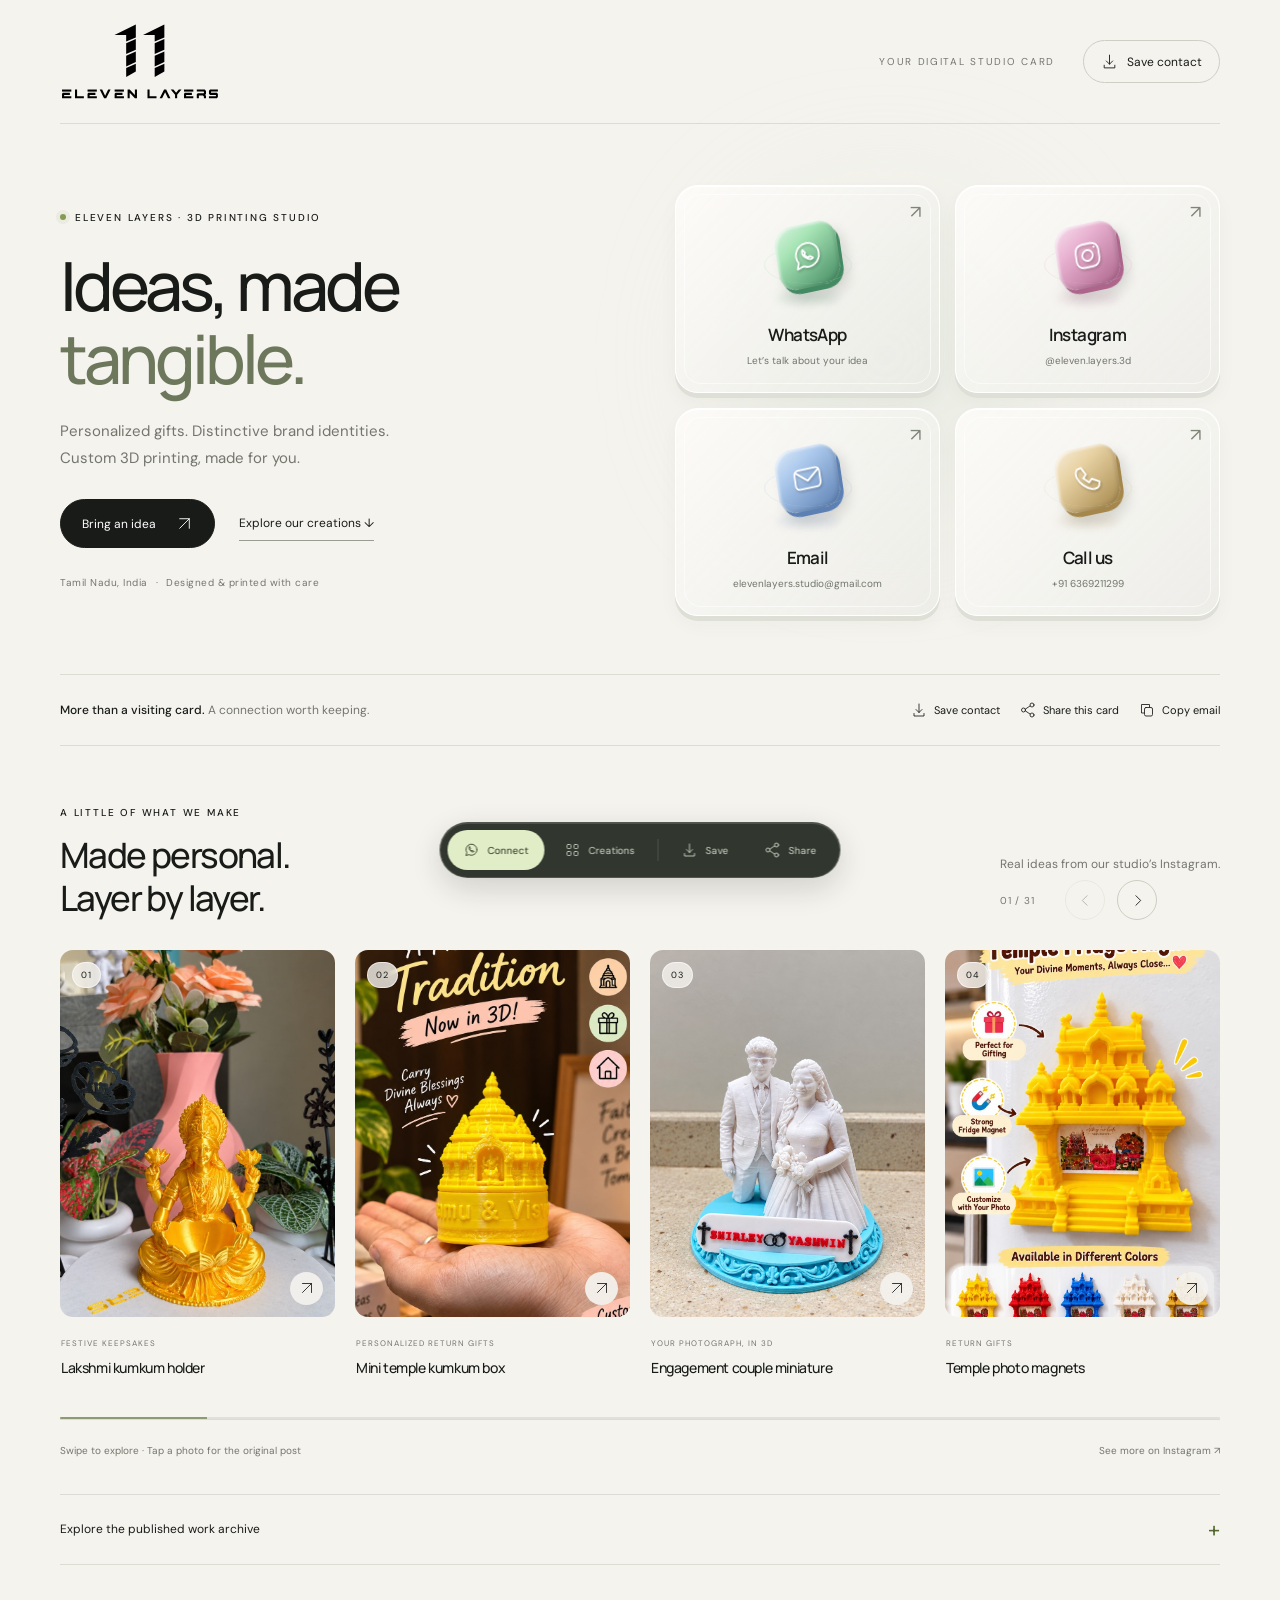
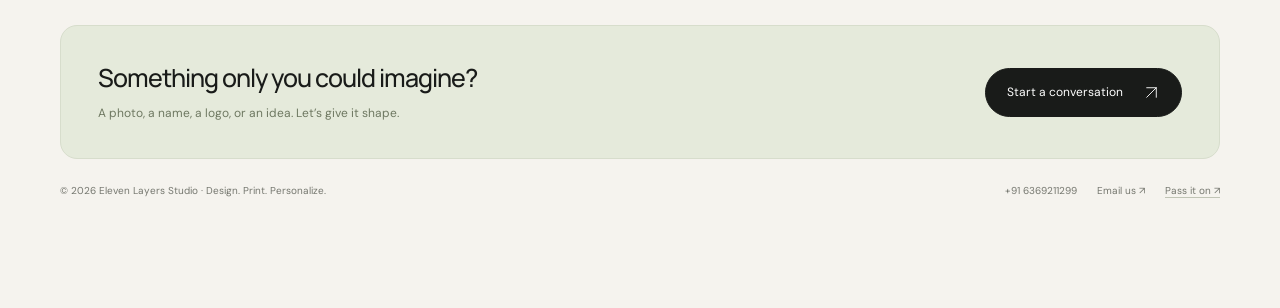
==== index.html @ 48c155b1 "Publish Eleven Layers visiting card" ====
<!DOCTYPE html><html lang="en"><head><meta charset="utf-8"><meta name="viewport" content="width=device-width,initial-scale=1"><meta name="theme-color" content="#f5f3ee"><title>Eleven Layers — Your digital studio card</title><meta name="description" content="Connect with Eleven Layers in one tap. Personalized 3D printed gifts, miniatures, logos and custom creations. Tamil Nadu, India."><link rel="preconnect" href="https://fonts.googleapis.com"><link rel="preconnect" href="https://fonts.gstatic.com" crossorigin><link href="https://fonts.googleapis.com/css2?family=DM+Sans:wght@400;500;600;700&family=Manrope:wght@400;500;600;700;800&display=swap" rel="stylesheet"><style>
:root{--paper:#f5f3ee;--ink:#191b19;--muted:#74766e;--line:#dbdcd4;--lime:#daeeae;--accent:#53662f}*{box-sizing:border-box}html{scroll-behavior:smooth;scroll-padding-top:25px}body{margin:0;background:var(--paper);color:var(--ink);font-family:'DM Sans',sans-serif;-webkit-font-smoothing:antialiased;padding-bottom:100px}button,input,select,textarea{font:inherit}button,a{-webkit-tap-highlight-color:transparent}button{cursor:pointer;color:inherit}a{color:inherit;text-decoration:none}button:focus-visible,a:focus-visible,summary:focus-visible,select:focus-visible,textarea:focus-visible,.product-track:focus-visible{outline:3px solid #698c34;outline-offset:5px}::selection{background:var(--lime)}.wrap{max-width:1320px;margin:auto;padding:0 60px}.skip{position:fixed;top:-100px;left:20px;padding:15px;background:var(--ink);color:white;z-index:30}.skip:focus{top:15px}.header{min-height:124px;display:flex;align-items:center;justify-content:space-between;gap:20px;border-bottom:1px solid var(--line)}.brand{width:160px;display:block}.brand svg{display:block;width:100%;height:auto}.header-right{display:flex;align-items:center;gap:28px}.micro{font-size:10px;letter-spacing:1.7px;text-transform:uppercase}.header-right>.micro{color:var(--muted)}.plain-button{display:inline-flex;align-items:center;gap:9px;background:none;border:1px solid #cecec5;border-radius:50px;padding:12px 17px;font-size:12px;transition:background .2s}.plain-button:hover{background:white}.plain-button svg{width:17px;height:17px}.hero{display:grid;grid-template-columns:1fr 1fr;gap:70px;align-items:center;padding:58px 0 56px;min-height:550px;position:relative}.eyebrow{font-size:10px;font-weight:500;letter-spacing:1.8px;display:flex;align-items:center;gap:9px;text-transform:uppercase}.status-dot{width:6px;height:6px;background:#849b56;border-radius:50%;box-shadow:0 0 0 4px #849b5616}h1{font-family:Manrope,sans-serif;font-size:clamp(55px,5.3vw,74px);font-weight:500;line-height:1.08;letter-spacing:-4px;margin:25px 0 22px}h1>span{display:block;color:#6c775b}.intro{font-size:15px;line-height:1.85;color:var(--muted);max-width:360px;margin:0}.hero-actions{display:flex;align-items:center;gap:24px;margin-top:26px}.button{border:1px solid var(--ink);border-radius:50px;padding:15px 21px;display:inline-flex;align-items:center;justify-content:center;gap:20px;background:var(--ink);color:white;font-size:12px;transition:transform .2s,background .2s}.button:hover{background:#363b31;transform:translateY(-2px)}.button svg{width:17px;height:17px}.text-link{background:none;border:0;border-bottom:1px solid #999c90;padding:9px 0;font-size:12px;display:inline-flex;align-items:center;gap:8px}.text-link:hover{color:var(--accent)}.text-link svg{width:15px;height:15px}.location{font-size:10px;color:var(--muted);letter-spacing:.5px;margin-top:28px;display:flex;align-items:center;gap:8px}.contact-grid{display:grid;grid-template-columns:repeat(2,minmax(0,1fr));gap:15px;perspective:1000px;position:relative}.contact-grid:before{content:'';position:absolute;width:300px;height:300px;border-radius:50%;background:#dce4d66b;filter:blur(65px);top:20px;left:60px;z-index:-1}.contact-tile{--c1:#a0c5e9;--c2:#547da9;--soft:#e4edf8;--rx:0deg;--ry:0deg;display:flex;align-items:center;flex-direction:column;justify-content:center;position:relative;min-height:208px;border-radius:23px;border:1px solid #fff;background:linear-gradient(135deg,#fffdfbc9,#e9eae5a8);box-shadow:inset 0 1px 0 white,0 5px 0 #dedfd6,0 9px 20px #292e1a09;transform:rotateX(var(--rx)) rotateY(var(--ry));transform-style:preserve-3d;transition:transform .25s,box-shadow .25s,border-color .25s;isolation:isolate}.contact-tile:before{content:'';position:absolute;inset:8px;border:1px solid #fff8;border-radius:17px;pointer-events:none}.contact-tile:hover{box-shadow:inset 0 1px 0 white,0 7px 0 #dedfd6,0 17px 27px #292e1a12;border-color:var(--c1)}.contact-tile:active{transform:translateY(4px);box-shadow:0 1px 0 #dedfd6}.wa{--c1:#a7e4b5;--c2:#438a62;--soft:#dbeede}.ig{--c1:#e9b3d2;--c2:#ad658c;--soft:#efdfed}.mail{--c1:#adcaed;--c2:#5c80b3;--soft:#dfE7f2}.phone{--c1:#e9d3a5;--c2:#a5874b;--soft:#f1e9d6}.tile-arrow{position:absolute;right:18px;top:14px;font-size:18px;color:#7f8478;transform:translateZ(14px)}.icon-stage{width:100px;height:100px;display:grid;place-items:center;position:relative;margin:0 auto 13px;transform-style:preserve-3d}.icon-cube{display:grid;place-items:center;width:65px;height:65px;border-radius:19px;color:#fff;position:relative;background:linear-gradient(145deg,#ffffffce -25%,var(--c1) 32%,var(--c2) 100%);box-shadow:inset 2px 2px 3px #fff9,inset -2px -2px 4px #0002,3px 5px 0 var(--c2),7px 11px 14px #0002;transform:translateY(-4px) rotate(-12deg) rotateY(-16deg) rotateX(13deg);animation:float-icon 5s ease-in-out infinite;z-index:2}.ig .icon-cube{animation-delay:-1.1s}.mail .icon-cube{animation-delay:-2.2s}.phone .icon-cube{animation-delay:-3.1s}.icon-cube svg{width:35px;height:35px;filter:drop-shadow(1px 2px 1px #0003)}.icon-shadow{position:absolute;width:62px;height:11px;bottom:7px;background:var(--c2);opacity:.18;border-radius:50%;filter:blur(5px)}.orbit{position:absolute;width:88px;height:88px;border:1px solid var(--c1);opacity:.28;border-radius:50%;transform:rotateX(65deg) rotate(-25deg);bottom:1px}.tile-text{display:flex;flex-direction:column;text-align:center;gap:7px;position:relative;transform:translateZ(18px);padding:0 10px}.tile-text strong{font-family:Manrope,sans-serif;font-size:17px;font-weight:600;letter-spacing:-.6px}.tile-text>span{font-size:10px;color:#70756b;line-height:1.5;overflow-wrap:anywhere}.save-strip{display:flex;justify-content:space-between;align-items:center;gap:25px;padding:21px 0;border-top:1px solid var(--line);border-bottom:1px solid var(--line)}.save-strip p{font-size:12px;margin:0;line-height:1.7;color:var(--muted)}.save-strip p strong{color:var(--ink);font-weight:500}.strip-actions{display:flex;gap:20px;align-items:center}.strip-actions button{border:0;background:none;display:flex;align-items:center;gap:7px;padding:6px 0;font-size:11px;white-space:nowrap}.strip-actions svg{width:16px;height:16px}.strip-actions button:hover{color:var(--accent)}.work{padding:60px 0 25px}.work-header{display:flex;justify-content:space-between;align-items:flex-end;gap:30px;margin-bottom:25px}.section-heading{font-family:Manrope,sans-serif;font-size:35px;font-weight:500;line-height:1.23;letter-spacing:-1.6px;margin:15px 0 0}.work-intro{font-size:12px;color:var(--muted);line-height:1.8;margin:0 0 5px}.carousel-tools{display:flex;align-items:center;gap:12px;flex-shrink:0}.carousel-tools button{border:1px solid #cbcec0;width:40px;height:40px;border-radius:50%;background:transparent;display:grid;place-items:center;transition:background .2s}.carousel-tools button:hover{background:var(--lime)}.carousel-tools button:disabled{opacity:.3;cursor:default}.carousel-tools svg{width:17px;height:17px}.counter{font-size:10px;letter-spacing:.8px;color:var(--muted);margin-right:7px;font-variant-numeric:tabular-nums;min-width:46px}.product-track{display:flex;gap:20px;overflow-x:auto;scroll-snap-type:x mandatory;scrollbar-width:none;padding:5px 0 22px;overscroll-behavior-x:contain;border-radius:14px;touch-action:pan-x pan-y;cursor:grab}.product-track::-webkit-scrollbar{display:none}.product-track.dragging{cursor:grabbing;scroll-snap-type:none;user-select:none}.product-slide{flex:0 0 calc((100% - 60px)/4);min-width:0;scroll-snap-align:start}.product-photo{display:block;position:relative;aspect-ratio:3/4;border-radius:13px;overflow:hidden;background:#e2e2da}.product-photo img{width:100%;height:100%;object-fit:cover;display:block;transition:transform .5s}.product-photo:hover img{transform:scale(1.025)}.photo-number{position:absolute;top:12px;left:12px;background:#f5f3eecc;backdrop-filter:blur(7px);border:1px solid #fff9;font-size:9px;letter-spacing:1px;padding:6px 8px;border-radius:50px}.open-photo{position:absolute;bottom:12px;right:12px;width:33px;height:33px;border-radius:50%;background:#f5f3eeee;display:grid;place-items:center}.open-photo svg{width:16px;height:16px}.product-caption{padding:13px 1px 0}.product-caption>span{font-size:8px;text-transform:uppercase;letter-spacing:1px;color:var(--muted)}.product-caption h3{font-family:Manrope,sans-serif;font-weight:500;font-size:14px;line-height:1.5;letter-spacing:-.4px;margin:6px 0 0}.carousel-footer{display:flex;justify-content:space-between;align-items:center;gap:20px;border-top:1px solid var(--line);padding-top:15px;font-size:10px;color:var(--muted)}.carousel-footer .text-link{font-size:10px;border:0}.progress-track{height:2px;background:#e0e1d8;margin-top:17px;overflow:hidden;border-radius:2px}.progress-fill{height:100%;width:10%;background:#8d9b72;transition:width .15s}.work-archive{border-top:1px solid var(--line);border-bottom:1px solid var(--line);margin:28px 0 0}.work-archive summary{list-style:none;display:flex;align-items:center;justify-content:space-between;gap:20px;padding:20px 0;font-size:12px;cursor:pointer}.work-archive summary::-webkit-details-marker{display:none}.archive-plus{font-size:22px;font-weight:400;color:var(--accent)}.work-archive[open] .archive-plus{transform:rotate(45deg)}.archive-intro,.archive-note{font-size:12px;line-height:1.8;color:var(--muted)}.archive-intro{margin:0 0 22px}.archive-grid{display:grid;grid-template-columns:1fr 1fr;gap:30px 45px}.archive-group h3{font-size:16px;font-family:Manrope;font-weight:500;margin:0 0 10px}.archive-group ul{list-style:none;padding:0;margin:0}.archive-group li a{font-size:12px;color:var(--muted);display:flex;justify-content:space-between;gap:12px;padding:9px 0;line-height:1.5}.archive-group li a:hover{color:var(--accent)}.archive-note{padding:10px 0}.archive-inquiry{background:none;border:0;border-bottom:1px solid var(--accent);padding:0;color:var(--accent);font-size:12px}.invitation{display:flex;align-items:center;justify-content:space-between;gap:30px;padding:34px 37px;margin:35px 0 0;background:#e5eadb;border:1px solid #d7ddcc;border-radius:17px}.invitation h2{font-family:Manrope;font-size:25px;font-weight:500;letter-spacing:-1px;margin:0 0 8px}.invitation p{font-size:12px;color:#6e7861;margin:0;line-height:1.8}.invitation .button{white-space:nowrap}.footer{display:flex;justify-content:space-between;gap:25px;padding:25px 0 10px;font-size:10px;color:var(--muted)}.footer button{border:0;border-bottom:1px solid #c0c4b5;background:none;padding:0;font-size:10px;color:var(--muted)}.footer-links{display:flex;gap:20px}.dock{position:fixed;bottom:22px;left:50%;transform:translateX(-50%);display:flex;align-items:center;gap:4px;padding:7px;border:1px solid #ffffff29;border-radius:50px;background:#222820ed;backdrop-filter:blur(16px);box-shadow:0 10px 30px #1a21162a,inset 0 1px 0 #fff2;z-index:10}.dock a,.dock button{border:0;background:none;color:#d2d7ca;display:flex;align-items:center;gap:8px;border-radius:50px;padding:12px 16px;font-size:10px;white-space:nowrap;transition:background .2s}.dock .active,.dock a:hover,.dock button:hover{background:#e0edc7;color:#293220}.dock svg{width:16px;height:16px}.dock-divider{height:22px;width:1px;background:#fff2;margin:0 3px}dialog{border:1px solid var(--line);border-radius:17px;padding:30px;width:min(460px,calc(100% - 32px));max-height:90dvh;background:var(--paper);color:var(--ink)}dialog::backdrop{background:#1f241bc9;backdrop-filter:blur(8px)}.dialog-top{display:flex;align-items:center;justify-content:space-between}.close{width:34px;height:34px;border:1px solid #ccd0c1;background:none;border-radius:50%;font-size:23px}.dialog-title{font-family:Manrope;font-size:31px;font-weight:500;letter-spacing:-1.3px;margin:20px 0 13px}.dialog-copy{font-size:13px;color:var(--muted);line-height:1.7}label{display:block;font-size:12px;margin:18px 0 8px}select,textarea{width:100%;border:1px solid #d2d6c7;background:#fffdf8;border-radius:7px;padding:12px;color:var(--ink);font-size:14px}textarea{resize:vertical;min-height:90px}form .button{width:100%;margin-top:20px}.form-note{font-size:10px;color:var(--muted);text-align:center;line-height:1.7;margin:12px 0 0}.toast{position:fixed;bottom:100px;left:50%;transform:translateX(-50%);padding:13px 20px;background:#232a1e;color:white;border-radius:30px;font-size:12px;z-index:30;max-width:90%;width:max-content;box-shadow:0 5px 20px #0002}.toast:empty{display:none}.sr-only{position:absolute;width:1px;height:1px;padding:0;margin:-1px;overflow:hidden;clip:rect(0,0,0,0);white-space:nowrap;border:0}@keyframes float-icon{50%{transform:translateY(-10px) rotate(-7deg) rotateY(-10deg) rotateX(9deg)}}@media(max-width:1050px){.wrap{padding:0 35px}.hero{gap:35px}h1{font-size:57px;letter-spacing:-3.2px}.contact-tile{min-height:190px}.product-slide{flex-basis:calc((100% - 40px)/3)}}@media(max-width:700px){body{padding-bottom:100px}.wrap{padding:0 23px}.header{min-height:100px}.brand{width:125px}.header-right>.micro{display:none}.plain-button{font-size:10px;padding:10px 13px}.hero{grid-template-columns:1fr;gap:29px;padding:33px 0;min-height:auto}.eyebrow{font-size:8px;letter-spacing:1.5px}h1{font-size:56px;letter-spacing:-3.4px;margin:20px 0 17px}.intro{font-size:13px;max-width:310px}.hero-actions{margin-top:20px;gap:22px}.button{font-size:11px;padding:14px 18px;gap:14px}.text-link{font-size:11px}.location{margin-top:21px;font-size:9px}.contact-grid{gap:13px}.contact-tile{min-height:175px;border-radius:20px}.icon-stage{width:85px;height:84px;margin:0 0 9px}.icon-cube{width:55px;height:55px;border-radius:16px}.icon-cube svg{width:30px;height:30px}.orbit{width:73px;height:73px}.tile-text{gap:5px;padding:0 8px}.tile-text strong{font-size:15px}.tile-text>span{font-size:9px}.tile-arrow{font-size:15px;right:15px;top:12px}.save-strip{display:block;padding:19px 0}.save-strip p{font-size:11px}.strip-actions{margin-top:13px;justify-content:space-between;gap:10px}.strip-actions button{font-size:10px;gap:6px}.work{padding:38px 0 15px}.work-header{align-items:flex-end;gap:12px;margin-bottom:22px}.section-heading{font-size:29px;letter-spacing:-1.4px;margin-top:12px}.work-intro{display:none}.carousel-tools{gap:7px}.carousel-tools button{width:32px;height:32px}.counter{font-size:8px;min-width:35px;margin:0}.product-track{gap:15px;overflow:visible;overflow-x:auto;margin-right:-23px;padding-right:23px;border-radius:10px 0 0 10px}.product-slide{flex-basis:70%;scroll-snap-align:start}.product-photo{border-radius:12px}.product-caption h3{font-size:15px}.product-caption>span{font-size:8px}.carousel-footer{font-size:9px;gap:10px}.carousel-footer .text-link{font-size:9px}.archive-grid{grid-template-columns:1fr;gap:26px}.archive-group h3{font-size:15px}.archive-group li a{font-size:11px}.work-archive summary{font-size:11px}.invitation{display:block;padding:27px 24px;margin-top:27px}.invitation h2{font-size:25px}.invitation p{font-size:11px}.invitation .button{margin-top:20px}.footer{flex-direction:column;gap:16px;font-size:9px;line-height:1.8}.footer-links{justify-content:space-between;font-size:9px}.footer button{font-size:9px}.dock{bottom:16px;padding:6px;gap:0;max-width:calc(100% - 30px)}.dock a,.dock button{padding:12px 13px;gap:6px;font-size:9px}.dock svg{width:15px;height:15px}.dock-divider{margin:0 1px}.toast{bottom:95px;font-size:11px}dialog{padding:25px}.dialog-title{font-size:29px}}@media(max-width:360px){.wrap{padding:0 18px}h1{font-size:49px}.contact-tile{min-height:165px}.tile-text>span{font-size:8px}.dock a,.dock button{padding:11px 10px}.product-track{margin-right:-18px;padding-right:18px}.counter{display:none}}@media(prefers-reduced-motion:reduce){html{scroll-behavior:auto}*,*:before,*:after{animation:none!important;transition:none!important}.contact-tile{transform:none!important}}
@media(max-width:700px){.contact-grid:before{width:220px;height:240px;left:30px}.hero{gap:24px}.hero h1{font-size:48px;letter-spacing:-2.8px;margin:17px 0 16px}.hero-actions{display:none}.location{margin-top:16px}.intro{font-size:12px;line-height:1.8}.contact-tile{min-height:160px}.icon-stage{height:76px;margin-bottom:8px}}</style></head><body id="top"><a href="#main" class="skip">Skip to content</a><div class="wrap"><header class="header"><a class="brand" href="#top" aria-label="Eleven Layers home"><svg xmlns="http://www.w3.org/2000/svg" viewBox="75 315 1110 550" aria-hidden="true">
  
  
  <g fill="#000000">
    <path id="symbol-0-1" d="M 453,405 L 601,332 L 601,422 L 534,451 L 534,405 Z"/>
    <path id="symbol-0-2" d="M 534,463 L 601,433 L 601,507 L 534,537 Z"/>
    <path id="symbol-0-3" d="M 534,549 L 601,519 L 601,593 L 534,623 Z"/>
    <path id="symbol-0-4" d="M 534,635 L 601,605 L 601,659 L 534,696 Z"/>
    <path id="symbol-198-1" d="M 651,405 L 799,332 L 799,422 L 732,451 L 732,405 Z"/>
    <path id="symbol-198-2" d="M 732,463 L 799,433 L 799,507 L 732,537 Z"/>
    <path id="symbol-198-3" d="M 732,549 L 799,519 L 799,593 L 732,623 Z"/>
    <path id="symbol-198-4" d="M 732,635 L 799,605 L 799,659 L 732,696 Z"/>
    <path id="e1-cap" d="M 89,783.5 L 153.5,783.5 L 153.5,798 L 89,798 Z"/>
    <path id="e1-body" d="M 94.6,806.25 L 143.5,806.25 L 143.5,820.75 L 103.5,820.75 L 103.5,829.75 L 153.5,829.75 L 153.5,844.25 L 89,844.25 L 89,812.25 Z"/>
    <path id="l1" d="M 179,783.5 L 193.5,783.5 L 193.5,829.75 L 240.5,829.75 L 240.5,844.25 L 179,844.25 Z"/>
    <path id="e2-cap" d="M 266,783.5 L 330.5,783.5 L 330.5,798 L 266,798 Z"/>
    <path id="e2-body" d="M 271.6,806.25 L 320.5,806.25 L 320.5,820.75 L 280.5,820.75 L 280.5,829.75 L 330.5,829.75 L 330.5,844.25 L 266,844.25 L 266,812.25 Z"/>
    <path id="v" d="M 350.5,783.5 L 367.5,783.5 L 388.2,826.4 L 409,783.5 L 426,783.5 L 395.5,844.25 L 380.9,844.25 Z"/>
    <path id="e3-cap" d="M 454,783.5 L 518.5,783.5 L 518.5,798 L 454,798 Z"/>
    <path id="e3-body" d="M 459.6,806.25 L 508.5,806.25 L 508.5,820.75 L 468.5,820.75 L 468.5,829.75 L 518.5,829.75 L 518.5,844.25 L 454,844.25 L 454,812.25 Z"/>
    <path id="n" d="M 544,783.5 L 558.5,783.5 L 594.5,822.35 L 594.5,783.5 L 609,783.5 L 609,844.25 L 594.5,844.25 L 558.5,805.4 L 558.5,844.25 L 544,844.25 Z"/>
    <path id="l2" d="M 682,783.5 L 696.5,783.5 L 696.5,829.75 L 744.5,829.75 L 744.5,844.25 L 682,844.25 Z"/>
    <path id="a" d="M 797,783.5 L 811.6,783.5 L 841.2,844.25 L 824.2,844.25 L 804.3,802.5 L 783.4,844.25 L 766.4,844.25 Z"/>
    <path id="y" d="M 843.1,783.5 L 862,783.5 L 880.5,805.75 L 899,783.5 L 917.9,783.5 L 887.75,820.5 L 887.75,844.25 L 873.25,844.25 L 873.25,820.5 Z"/>
    <path id="e4-cap" d="M 935.5,783.5 L 1000,783.5 L 1000,798 L 935.5,798 Z"/>
    <path id="e4-body" d="M 941.1,806.25 L 990,806.25 L 990,820.75 L 950,820.75 L 950,829.75 L 1000,829.75 L 1000,844.25 L 935.5,844.25 L 935.5,812.25 Z"/>
    <path id="r" d="M 1024,783.5 L 1079.25,783.5 L 1084.25,788.5 L 1088,795 L 1088,812 L 1083.5,820.25 L 1088,829.5 L 1088,844.25 L 1073.5,844.25 L 1073.5,832.25 L 1066.5,825.25 L 1038.5,825.25 L 1038.5,844.25 L 1024,844.25 L 1024,816.5 L 1030.75,809.75 L 1071.5,809.75 L 1073.5,807.75 L 1073.5,800 L 1071.5,798 L 1024,798 Z"/>
    <path id="s" d="M 1116,783.5 L 1170.5,783.5 L 1170.5,798 L 1124.25,798 L 1122.75,799.5 L 1122.75,804.75 L 1124.25,806.25 L 1163.75,806.25 L 1170.5,814 L 1170.5,835.25 L 1163.5,844.25 L 1108.5,844.25 L 1108.5,829.75 L 1155.75,829.75 L 1157,828.25 L 1157,822.25 L 1155.75,820.75 L 1116,820.75 L 1108.5,813 L 1108.5,792 Z"/>
  </g>
</svg>
</a><div class="header-right"><span class="micro">Your digital studio card</span><button class="plain-button" data-save><svg viewBox="0 0 32 32" fill="none" stroke="currentColor" stroke-width="1.7" stroke-linecap="round" stroke-linejoin="round" aria-hidden="true"><path d="M16 4v17m-6-6 6 6 6-6M6 23v5h20v-5"/></svg> Save contact</button></div></header>
<main id="main"><section class="hero" id="connect" aria-labelledby="hero-title"><div class="hero-copy"><div class="eyebrow"><span class="status-dot"></span>Eleven Layers · 3D printing studio</div><h1 id="hero-title">Ideas, made<span>tangible.</span></h1><p class="intro">Personalized gifts. Distinctive brand identities.<br>Custom 3D printing, made for you.</p><div class="hero-actions"><button class="button" data-project="Custom 3D printing">Bring an idea <svg viewBox="0 0 32 32" fill="none" stroke="currentColor" stroke-width="1.7" stroke-linecap="round" stroke-linejoin="round" aria-hidden="true"><path d="M7 25 25 7M7 7h18v18"/></svg></button><a class="text-link" href="#work">Explore our creations ↓</a></div><div class="location">Tamil Nadu, India <span aria-hidden="true">·</span> Designed & printed with care</div></div><div class="contact-grid" aria-label="Connect with Eleven Layers"><a class="contact-tile wa" href="https://wa.me/916369211299" aria-label="Chat on WhatsApp Business" target="_blank" rel="noopener noreferrer"><span class="tile-arrow">↗</span><span class="icon-stage"><span class="icon-shadow"></span><span class="icon-cube"><svg viewBox="0 0 32 32" fill="none" stroke="currentColor" stroke-width="1.7" stroke-linecap="round" stroke-linejoin="round" aria-hidden="true"><path d="M27 15.5a11 11 0 0 1-16 9.8L5 27l1.7-5.8A11 11 0 1 1 27 15.5Z"/><path d="M12 10c-4 4 6 13 9 9l-3-2-2 1-3-3 1-2-2-3Z"/></svg></span><span class="orbit"></span></span><span class="tile-text"><strong>WhatsApp</strong><span>Let’s talk about your idea</span></span></a><a class="contact-tile ig" href="https://www.instagram.com/eleven.layers.3d/" aria-label="Open Eleven Layers Instagram" target="_blank" rel="noopener noreferrer"><span class="tile-arrow">↗</span><span class="icon-stage"><span class="icon-shadow"></span><span class="icon-cube"><svg viewBox="0 0 32 32" fill="none" stroke="currentColor" stroke-width="1.7" stroke-linecap="round" stroke-linejoin="round" aria-hidden="true"><rect x="5" y="5" width="22" height="22" rx="7"/><circle cx="16" cy="16" r="5"/><circle cx="23" cy="9" r="1" fill="currentColor" stroke="none"/></svg></span><span class="orbit"></span></span><span class="tile-text"><strong>Instagram</strong><span>@eleven.layers.3d</span></span></a><a class="contact-tile mail" href="mailto:elevenlayers.studio@gmail.com" aria-label="Email Eleven Layers Studio"><span class="tile-arrow">↗</span><span class="icon-stage"><span class="icon-shadow"></span><span class="icon-cube"><svg viewBox="0 0 32 32" fill="none" stroke="currentColor" stroke-width="1.7" stroke-linecap="round" stroke-linejoin="round" aria-hidden="true"><rect x="4" y="7" width="24" height="18" rx="4"/><path d="m5 9 11 9L27 9"/></svg></span><span class="orbit"></span></span><span class="tile-text"><strong>Email</strong><span>elevenlayers.studio@gmail.com</span></span></a><a class="contact-tile phone" href="tel:+916369211299" aria-label="Call Eleven Layers Studio at +91 6369211299"><span class="tile-arrow">↗</span><span class="icon-stage"><span class="icon-shadow"></span><span class="icon-cube"><svg viewBox="0 0 32 32" fill="none" stroke="currentColor" stroke-width="1.7" stroke-linecap="round" stroke-linejoin="round" aria-hidden="true"><path d="M11 5 7 6C0 14 19 33 26 25l1-4-7-4-3 3-5-5 3-3-4-7Z"/></svg></span><span class="orbit"></span></span><span class="tile-text"><strong>Call us</strong><span>+91 6369211299</span></span></a></div></section>
<div class="save-strip"><p><strong>More than a visiting card.</strong> A connection worth keeping.</p><div class="strip-actions"><button data-save><svg viewBox="0 0 32 32" fill="none" stroke="currentColor" stroke-width="1.7" stroke-linecap="round" stroke-linejoin="round" aria-hidden="true"><path d="M16 4v17m-6-6 6 6 6-6M6 23v5h20v-5"/></svg> Save contact</button><button data-share><svg viewBox="0 0 32 32" fill="none" stroke="currentColor" stroke-width="1.7" stroke-linecap="round" stroke-linejoin="round" aria-hidden="true"><circle cx="24" cy="6" r="4"/><circle cx="7" cy="16" r="4"/><circle cx="24" cy="26" r="4"/><path d="m11 14 9-6m-9 10 9 6"/></svg> Share this card</button><button id="copy-email"><svg viewBox="0 0 32 32" fill="none" stroke="currentColor" stroke-width="1.7" stroke-linecap="round" stroke-linejoin="round" aria-hidden="true"><rect x="11" y="11" width="16" height="17" rx="3"/><path d="M21 10V5H5v17h5"/></svg> Copy email</button></div></div>
<section class="work" id="work" aria-labelledby="work-title"><div class="work-header"><div><div class="eyebrow">A little of what we make</div><h2 class="section-heading" id="work-title">Made personal.<br>Layer by layer.</h2></div><div><p class="work-intro">Real ideas from our studio’s Instagram.</p><div class="carousel-tools"><span class="counter" id="carousel-counter" aria-live="off">01 / 31</span><button id="previous" aria-label="Previous products"><svg viewBox="0 0 32 32" fill="none" stroke="currentColor" stroke-width="1.7" stroke-linecap="round" stroke-linejoin="round" aria-hidden="true"><path d="m19 7-9 9 9 9"/></svg></button><button id="next" aria-label="Next products"><svg viewBox="0 0 32 32" fill="none" stroke="currentColor" stroke-width="1.7" stroke-linecap="round" stroke-linejoin="round" aria-hidden="true"><path d="m13 7 9 9-9 9"/></svg></button></div></div></div><div class="product-track" id="product-track" role="region" aria-roledescription="carousel" aria-label="Studio creations. Swipe, scroll, or use arrow keys to browse." tabindex="0"><article class="product-slide" aria-label="1 of 31: Lakshmi kumkum holder"><a href="https://www.instagram.com/eleven.layers.3d/reel/De_qGFGyLFH/" target="_blank" rel="noopener noreferrer" class="product-photo"><img src="assets/studio-01.jpg" alt="Lakshmi kumkum holder shared by Eleven Layers on Instagram" loading="lazy" draggable="false"><span class="photo-number">01</span><span class="open-photo"><svg viewBox="0 0 32 32" fill="none" stroke="currentColor" stroke-width="1.7" stroke-linecap="round" stroke-linejoin="round" aria-hidden="true"><path d="M7 25 25 7M7 7h18v18"/></svg><span class="sr-only">Open original Instagram post</span></span></a><div class="product-caption"><span>Festive keepsakes</span><h3>Lakshmi kumkum holder</h3></div></article><article class="product-slide" aria-label="2 of 31: Mini temple kumkum box"><a href="https://www.instagram.com/eleven.layers.3d/reel/DcEIQJ5S-2O/" target="_blank" rel="noopener noreferrer" class="product-photo"><img src="assets/studio-02.jpg" alt="Mini temple kumkum box shared by Eleven Layers on Instagram" loading="lazy" draggable="false"><span class="photo-number">02</span><span class="open-photo"><svg viewBox="0 0 32 32" fill="none" stroke="currentColor" stroke-width="1.7" stroke-linecap="round" stroke-linejoin="round" aria-hidden="true"><path d="M7 25 25 7M7 7h18v18"/></svg><span class="sr-only">Open original Instagram post</span></span></a><div class="product-caption"><span>Personalized return gifts</span><h3>Mini temple kumkum box</h3></div></article><article class="product-slide" aria-label="3 of 31: Engagement couple miniature"><a href="https://www.instagram.com/eleven.layers.3d/p/De7J5oySXmO/" target="_blank" rel="noopener noreferrer" class="product-photo"><img src="assets/studio-03.jpg" alt="Engagement couple miniature shared by Eleven Layers on Instagram" loading="lazy" draggable="false"><span class="photo-number">03</span><span class="open-photo"><svg viewBox="0 0 32 32" fill="none" stroke="currentColor" stroke-width="1.7" stroke-linecap="round" stroke-linejoin="round" aria-hidden="true"><path d="M7 25 25 7M7 7h18v18"/></svg><span class="sr-only">Open original Instagram post</span></span></a><div class="product-caption"><span>Your photograph, in 3D</span><h3>Engagement couple miniature</h3></div></article><article class="product-slide" aria-label="4 of 31: Temple photo magnets"><a href="https://www.instagram.com/eleven.layers.3d/reel/DemDOE8y7Di/" target="_blank" rel="noopener noreferrer" class="product-photo"><img src="assets/studio-04.jpg" alt="Temple photo magnets shared by Eleven Layers on Instagram" loading="lazy" draggable="false"><span class="photo-number">04</span><span class="open-photo"><svg viewBox="0 0 32 32" fill="none" stroke="currentColor" stroke-width="1.7" stroke-linecap="round" stroke-linejoin="round" aria-hidden="true"><path d="M7 25 25 7M7 7h18v18"/></svg><span class="sr-only">Open original Instagram post</span></span></a><div class="product-caption"><span>Return gifts</span><h3>Temple photo magnets</h3></div></article><article class="product-slide" aria-label="5 of 31: Name piggy bank"><a href="https://www.instagram.com/eleven.layers.3d/p/De7K7-fSCEw/" target="_blank" rel="noopener noreferrer" class="product-photo"><img src="assets/studio-05.jpg" alt="Name piggy bank shared by Eleven Layers on Instagram" loading="lazy" draggable="false"><span class="photo-number">05</span><span class="open-photo"><svg viewBox="0 0 32 32" fill="none" stroke="currentColor" stroke-width="1.7" stroke-linecap="round" stroke-linejoin="round" aria-hidden="true"><path d="M7 25 25 7M7 7h18v18"/></svg><span class="sr-only">Open original Instagram post</span></span></a><div class="product-caption"><span>Personalized gifts</span><h3>Name piggy bank</h3></div></article><article class="product-slide" aria-label="6 of 31: Mini flower-vase magnets"><a href="https://www.instagram.com/eleven.layers.3d/p/DdG8Z45lOLf/" target="_blank" rel="noopener noreferrer" class="product-photo"><img src="assets/studio-06.jpg" alt="Mini flower-vase magnets shared by Eleven Layers on Instagram" loading="lazy" draggable="false"><span class="photo-number">06</span><span class="open-photo"><svg viewBox="0 0 32 32" fill="none" stroke="currentColor" stroke-width="1.7" stroke-linecap="round" stroke-linejoin="round" aria-hidden="true"><path d="M7 25 25 7M7 7h18v18"/></svg><span class="sr-only">Open original Instagram post</span></span></a><div class="product-caption"><span>Little gifts, lots of colour</span><h3>Mini flower-vase magnets</h3></div></article><article class="product-slide" aria-label="7 of 31: Name keychain with charm"><a href="https://www.instagram.com/eleven.layers.3d/reel/DcGVALDSHHV/" target="_blank" rel="noopener noreferrer" class="product-photo"><img src="assets/studio-07.jpg" alt="Name keychain with charm shared by Eleven Layers on Instagram" loading="lazy" draggable="false"><span class="photo-number">07</span><span class="open-photo"><svg viewBox="0 0 32 32" fill="none" stroke="currentColor" stroke-width="1.7" stroke-linecap="round" stroke-linejoin="round" aria-hidden="true"><path d="M7 25 25 7M7 7h18v18"/></svg><span class="sr-only">Open original Instagram post</span></span></a><div class="product-caption"><span>Made with your name</span><h3>Name keychain with charm</h3></div></article><article class="product-slide" aria-label="8 of 31: Dentist pen stand"><a href="https://www.instagram.com/eleven.layers.3d/reel/Deo8TVFyIsM/" target="_blank" rel="noopener noreferrer" class="product-photo"><img src="assets/studio-08.jpg" alt="Dentist pen stand shared by Eleven Layers on Instagram" loading="lazy" draggable="false"><span class="photo-number">08</span><span class="open-photo"><svg viewBox="0 0 32 32" fill="none" stroke="currentColor" stroke-width="1.7" stroke-linecap="round" stroke-linejoin="round" aria-hidden="true"><path d="M7 25 25 7M7 7h18v18"/></svg><span class="sr-only">Open original Instagram post</span></span></a><div class="product-caption"><span>Personalized desk pieces</span><h3>Dentist pen stand</h3></div></article><article class="product-slide" aria-label="9 of 31: Portrait miniature"><a href="https://www.instagram.com/eleven.layers.3d/p/DewNO6myuxP/" target="_blank" rel="noopener noreferrer" class="product-photo"><img src="assets/studio-09.jpg" alt="Portrait miniature shared by Eleven Layers on Instagram" loading="lazy" draggable="false"><span class="photo-number">09</span><span class="open-photo"><svg viewBox="0 0 32 32" fill="none" stroke="currentColor" stroke-width="1.7" stroke-linecap="round" stroke-linejoin="round" aria-hidden="true"><path d="M7 25 25 7M7 7h18v18"/></svg><span class="sr-only">Open original Instagram post</span></span></a><div class="product-caption"><span>Photo-to-3D keepsakes</span><h3>Portrait miniature</h3></div></article><article class="product-slide" aria-label="10 of 31: Corporate logo pen stand"><a href="https://www.instagram.com/eleven.layers.3d/p/DdoKTpXFJDZ/" target="_blank" rel="noopener noreferrer" class="product-photo"><img src="assets/studio-10.jpg" alt="Corporate logo pen stand shared by Eleven Layers on Instagram" loading="lazy" draggable="false"><span class="photo-number">10</span><span class="open-photo"><svg viewBox="0 0 32 32" fill="none" stroke="currentColor" stroke-width="1.7" stroke-linecap="round" stroke-linejoin="round" aria-hidden="true"><path d="M7 25 25 7M7 7h18v18"/></svg><span class="sr-only">Open original Instagram post</span></span></a><div class="product-caption"><span>Business branding</span><h3>Corporate logo pen stand</h3></div></article><article class="product-slide" aria-label="11 of 31: Dhee Cakes logo"><a href="https://www.instagram.com/eleven.layers.3d/reel/De128d4SVOs/" target="_blank" rel="noopener noreferrer" class="product-photo"><img src="assets/studio-11.jpg" alt="Dhee Cakes logo shared by Eleven Layers on Instagram" loading="lazy" draggable="false"><span class="photo-number">11</span><span class="open-photo"><svg viewBox="0 0 32 32" fill="none" stroke="currentColor" stroke-width="1.7" stroke-linecap="round" stroke-linejoin="round" aria-hidden="true"><path d="M7 25 25 7M7 7h18v18"/></svg><span class="sr-only">Open original Instagram post</span></span></a><div class="product-caption"><span>Custom brand identities</span><h3>Dhee Cakes logo</h3></div></article><article class="product-slide" aria-label="12 of 31: Clinic wall logo"><a href="https://www.instagram.com/eleven.layers.3d/reel/De364j2yJzS/" target="_blank" rel="noopener noreferrer" class="product-photo"><img src="assets/studio-12.jpg" alt="Clinic wall logo shared by Eleven Layers on Instagram" loading="lazy" draggable="false"><span class="photo-number">12</span><span class="open-photo"><svg viewBox="0 0 32 32" fill="none" stroke="currentColor" stroke-width="1.7" stroke-linecap="round" stroke-linejoin="round" aria-hidden="true"><path d="M7 25 25 7M7 7h18v18"/></svg><span class="sr-only">Open original Instagram post</span></span></a><div class="product-caption"><span>Custom signage</span><h3>Clinic wall logo</h3></div></article><article class="product-slide" aria-label="13 of 31: Peekaboo school project"><a href="https://www.instagram.com/eleven.layers.3d/reel/Dcp_sBASxJN/" target="_blank" rel="noopener noreferrer" class="product-photo"><img src="assets/studio-13.jpg" alt="Peekaboo school project shared by Eleven Layers on Instagram" loading="lazy" draggable="false"><span class="photo-number">13</span><span class="open-photo"><svg viewBox="0 0 32 32" fill="none" stroke="currentColor" stroke-width="1.7" stroke-linecap="round" stroke-linejoin="round" aria-hidden="true"><path d="M7 25 25 7M7 7h18v18"/></svg><span class="sr-only">Open original Instagram post</span></span></a><div class="product-caption"><span>Custom commissions</span><h3>Peekaboo school project</h3></div></article><article class="product-slide" aria-label="14 of 31: Heart photo magnet"><a href="https://www.instagram.com/eleven.layers.3d/reel/DcL6vVKy6q8/" target="_blank" rel="noopener noreferrer" class="product-photo"><img src="assets/studio-14.jpg" alt="Heart photo magnet shared by Eleven Layers on Instagram" loading="lazy" draggable="false"><span class="photo-number">14</span><span class="open-photo"><svg viewBox="0 0 32 32" fill="none" stroke="currentColor" stroke-width="1.7" stroke-linecap="round" stroke-linejoin="round" aria-hidden="true"><path d="M7 25 25 7M7 7h18v18"/></svg><span class="sr-only">Open original Instagram post</span></span></a><div class="product-caption"><span>Personalized keepsakes</span><h3>Heart photo magnet</h3></div></article><article class="product-slide" aria-label="15 of 31: Colour activity toy"><a href="https://www.instagram.com/eleven.layers.3d/p/DeytfdrlNAy/" target="_blank" rel="noopener noreferrer" class="product-photo"><img src="assets/studio-15.jpg" alt="Colour activity toy shared by Eleven Layers on Instagram" loading="lazy" draggable="false"><span class="photo-number">15</span><span class="open-photo"><svg viewBox="0 0 32 32" fill="none" stroke="currentColor" stroke-width="1.7" stroke-linecap="round" stroke-linejoin="round" aria-hidden="true"><path d="M7 25 25 7M7 7h18v18"/></svg><span class="sr-only">Open original Instagram post</span></span></a><div class="product-caption"><span>Playful creations</span><h3>Colour activity toy</h3></div></article><article class="product-slide" aria-label="16 of 31: Animal puzzles"><a href="https://www.instagram.com/eleven.layers.3d/reel/Dd3pqxXylcD/" target="_blank" rel="noopener noreferrer" class="product-photo"><img src="assets/studio-16.jpg" alt="Animal puzzles shared by Eleven Layers on Instagram" loading="lazy" draggable="false"><span class="photo-number">16</span><span class="open-photo"><svg viewBox="0 0 32 32" fill="none" stroke="currentColor" stroke-width="1.7" stroke-linecap="round" stroke-linejoin="round" aria-hidden="true"><path d="M7 25 25 7M7 7h18v18"/></svg><span class="sr-only">Open original Instagram post</span></span></a><div class="product-caption"><span>Interlocking animal designs</span><h3>Animal puzzles</h3></div></article><article class="product-slide" aria-label="17 of 31: Animal figures"><a href="https://www.instagram.com/eleven.layers.3d/p/DdMTZAeFLLq/" target="_blank" rel="noopener noreferrer" class="product-photo"><img src="assets/studio-17.jpg" alt="Animal figures shared by Eleven Layers on Instagram" loading="lazy" draggable="false"><span class="photo-number">17</span><span class="open-photo"><svg viewBox="0 0 32 32" fill="none" stroke="currentColor" stroke-width="1.7" stroke-linecap="round" stroke-linejoin="round" aria-hidden="true"><path d="M7 25 25 7M7 7h18v18"/></svg><span class="sr-only">Open original Instagram post</span></span></a><div class="product-caption"><span>Tiny colourful companions</span><h3>Animal figures</h3></div></article><article class="product-slide" aria-label="18 of 31: Mini charms collection"><a href="https://www.instagram.com/eleven.layers.3d/reel/DdgdT6Cynt8/" target="_blank" rel="noopener noreferrer" class="product-photo"><img src="assets/studio-18.jpg" alt="Mini charms collection shared by Eleven Layers on Instagram" loading="lazy" draggable="false"><span class="photo-number">18</span><span class="open-photo"><svg viewBox="0 0 32 32" fill="none" stroke="currentColor" stroke-width="1.7" stroke-linecap="round" stroke-linejoin="round" aria-hidden="true"><path d="M7 25 25 7M7 7h18v18"/></svg><span class="sr-only">Open original Instagram post</span></span></a><div class="product-caption"><span>Small gifts with personality</span><h3>Mini charms collection</h3></div></article><article class="product-slide" aria-label="19 of 31: Magnetic name design"><a href="https://www.instagram.com/eleven.layers.3d/p/DdEQ_spFFu-/" target="_blank" rel="noopener noreferrer" class="product-photo"><img src="assets/studio-19.jpg" alt="Magnetic name design shared by Eleven Layers on Instagram" loading="lazy" draggable="false"><span class="photo-number">19</span><span class="open-photo"><svg viewBox="0 0 32 32" fill="none" stroke="currentColor" stroke-width="1.7" stroke-linecap="round" stroke-linejoin="round" aria-hidden="true"><path d="M7 25 25 7M7 7h18v18"/></svg><span class="sr-only">Open original Instagram post</span></span></a><div class="product-caption"><span>Names made personal</span><h3>Magnetic name design</h3></div></article><article class="product-slide" aria-label="20 of 31: Photo lithophane"><a href="https://www.instagram.com/eleven.layers.3d/p/DeyMOlESdZ-/" target="_blank" rel="noopener noreferrer" class="product-photo"><img src="assets/studio-20.jpg" alt="Photo lithophane shared by Eleven Layers on Instagram" loading="lazy" draggable="false"><span class="photo-number">20</span><span class="open-photo"><svg viewBox="0 0 32 32" fill="none" stroke="currentColor" stroke-width="1.7" stroke-linecap="round" stroke-linejoin="round" aria-hidden="true"><path d="M7 25 25 7M7 7h18v18"/></svg><span class="sr-only">Open original Instagram post</span></span></a><div class="product-caption"><span>A memory that glows</span><h3>Photo lithophane</h3></div></article><article class="product-slide" aria-label="21 of 31: Vinayagar idol"><a href="https://www.instagram.com/eleven.layers.3d/reel/DdBkBXTyovQ/" target="_blank" rel="noopener noreferrer" class="product-photo"><img src="assets/studio-21.jpg" alt="Vinayagar idol shared by Eleven Layers on Instagram" loading="lazy" draggable="false"><span class="photo-number">21</span><span class="open-photo"><svg viewBox="0 0 32 32" fill="none" stroke="currentColor" stroke-width="1.7" stroke-linecap="round" stroke-linejoin="round" aria-hidden="true"><path d="M7 25 25 7M7 7h18v18"/></svg><span class="sr-only">Open original Instagram post</span></span></a><div class="product-caption"><span>Festive creations</span><h3>Vinayagar idol</h3></div></article><article class="product-slide" aria-label="22 of 31: Krishna creation"><a href="https://www.instagram.com/eleven.layers.3d/reel/Dc53qZyyeHX/" target="_blank" rel="noopener noreferrer" class="product-photo"><img src="assets/studio-22.jpg" alt="Krishna creation shared by Eleven Layers on Instagram" loading="lazy" draggable="false"><span class="photo-number">22</span><span class="open-photo"><svg viewBox="0 0 32 32" fill="none" stroke="currentColor" stroke-width="1.7" stroke-linecap="round" stroke-linejoin="round" aria-hidden="true"><path d="M7 25 25 7M7 7h18v18"/></svg><span class="sr-only">Open original Instagram post</span></span></a><div class="product-caption"><span>Devotional gifts</span><h3>Krishna creation</h3></div></article><article class="product-slide" aria-label="23 of 31: Praying-hands vase"><a href="https://www.instagram.com/eleven.layers.3d/p/DdjLu-zlBPB/" target="_blank" rel="noopener noreferrer" class="product-photo"><img src="assets/studio-23.jpg" alt="Praying-hands vase shared by Eleven Layers on Instagram" loading="lazy" draggable="false"><span class="photo-number">23</span><span class="open-photo"><svg viewBox="0 0 32 32" fill="none" stroke="currentColor" stroke-width="1.7" stroke-linecap="round" stroke-linejoin="round" aria-hidden="true"><path d="M7 25 25 7M7 7h18v18"/></svg><span class="sr-only">Open original Instagram post</span></span></a><div class="product-caption"><span>Sculptural creations</span><h3>Praying-hands vase</h3></div></article><article class="product-slide" aria-label="24 of 31: Twisted flower vase"><a href="https://www.instagram.com/eleven.layers.3d/p/DdgDTOHFK-M/" target="_blank" rel="noopener noreferrer" class="product-photo"><img src="assets/studio-24.jpg" alt="Twisted flower vase shared by Eleven Layers on Instagram" loading="lazy" draggable="false"><span class="photo-number">24</span><span class="open-photo"><svg viewBox="0 0 32 32" fill="none" stroke="currentColor" stroke-width="1.7" stroke-linecap="round" stroke-linejoin="round" aria-hidden="true"><path d="M7 25 25 7M7 7h18v18"/></svg><span class="sr-only">Open original Instagram post</span></span></a><div class="product-caption"><span>Form, printed in layers</span><h3>Twisted flower vase</h3></div></article><article class="product-slide" aria-label="25 of 31: Buddha pot stand"><a href="https://www.instagram.com/eleven.layers.3d/reel/Dc8a95mS4fN/" target="_blank" rel="noopener noreferrer" class="product-photo"><img src="assets/studio-25.jpg" alt="Buddha pot stand shared by Eleven Layers on Instagram" loading="lazy" draggable="false"><span class="photo-number">25</span><span class="open-photo"><svg viewBox="0 0 32 32" fill="none" stroke="currentColor" stroke-width="1.7" stroke-linecap="round" stroke-linejoin="round" aria-hidden="true"><path d="M7 25 25 7M7 7h18v18"/></svg><span class="sr-only">Open original Instagram post</span></span></a><div class="product-caption"><span>Sculptural creations</span><h3>Buddha pot stand</h3></div></article><article class="product-slide" aria-label="26 of 31: Everyday essentials tray"><a href="https://www.instagram.com/eleven.layers.3d/p/DdWTTHqFNvc/" target="_blank" rel="noopener noreferrer" class="product-photo"><img src="assets/studio-26.jpg" alt="Everyday essentials tray shared by Eleven Layers on Instagram" loading="lazy" draggable="false"><span class="photo-number">26</span><span class="open-photo"><svg viewBox="0 0 32 32" fill="none" stroke="currentColor" stroke-width="1.7" stroke-linecap="round" stroke-linejoin="round" aria-hidden="true"><path d="M7 25 25 7M7 7h18v18"/></svg><span class="sr-only">Open original Instagram post</span></span></a><div class="product-caption"><span>Made for the little things</span><h3>Everyday essentials tray</h3></div></article><article class="product-slide" aria-label="27 of 31: Personalized key holder"><a href="https://www.instagram.com/eleven.layers.3d/p/Dc0zLg2lPkJ/" target="_blank" rel="noopener noreferrer" class="product-photo"><img src="assets/studio-27.jpg" alt="Personalized key holder shared by Eleven Layers on Instagram" loading="lazy" draggable="false"><span class="photo-number">27</span><span class="open-photo"><svg viewBox="0 0 32 32" fill="none" stroke="currentColor" stroke-width="1.7" stroke-linecap="round" stroke-linejoin="round" aria-hidden="true"><path d="M7 25 25 7M7 7h18v18"/></svg><span class="sr-only">Open original Instagram post</span></span></a><div class="product-caption"><span>A name for your space</span><h3>Personalized key holder</h3></div></article><article class="product-slide" aria-label="28 of 31: School pen stands"><a href="https://www.instagram.com/eleven.layers.3d/p/DdO_B-GD-W3/" target="_blank" rel="noopener noreferrer" class="product-photo"><img src="assets/studio-28.jpg" alt="School pen stands shared by Eleven Layers on Instagram" loading="lazy" draggable="false"><span class="photo-number">28</span><span class="open-photo"><svg viewBox="0 0 32 32" fill="none" stroke="currentColor" stroke-width="1.7" stroke-linecap="round" stroke-linejoin="round" aria-hidden="true"><path d="M7 25 25 7M7 7h18v18"/></svg><span class="sr-only">Open original Instagram post</span></span></a><div class="product-caption"><span>Custom desk pieces</span><h3>School pen stands</h3></div></article><article class="product-slide" aria-label="29 of 31: Storage rack"><a href="https://www.instagram.com/eleven.layers.3d/p/Dc_CdrVFLxz/" target="_blank" rel="noopener noreferrer" class="product-photo"><img src="assets/studio-29.jpg" alt="Storage rack shared by Eleven Layers on Instagram" loading="lazy" draggable="false"><span class="photo-number">29</span><span class="open-photo"><svg viewBox="0 0 32 32" fill="none" stroke="currentColor" stroke-width="1.7" stroke-linecap="round" stroke-linejoin="round" aria-hidden="true"><path d="M7 25 25 7M7 7h18v18"/></svg><span class="sr-only">Open original Instagram post</span></span></a><div class="product-caption"><span>Custom functional prints</span><h3>Storage rack</h3></div></article><article class="product-slide" aria-label="30 of 31: Spoon stand"><a href="https://www.instagram.com/eleven.layers.3d/p/DcwIKOXDzFg/" target="_blank" rel="noopener noreferrer" class="product-photo"><img src="assets/studio-30.jpg" alt="Spoon stand shared by Eleven Layers on Instagram" loading="lazy" draggable="false"><span class="photo-number">30</span><span class="open-photo"><svg viewBox="0 0 32 32" fill="none" stroke="currentColor" stroke-width="1.7" stroke-linecap="round" stroke-linejoin="round" aria-hidden="true"><path d="M7 25 25 7M7 7h18v18"/></svg><span class="sr-only">Open original Instagram post</span></span></a><div class="product-caption"><span>Everyday creations</span><h3>Spoon stand</h3></div></article><article class="product-slide" aria-label="31 of 31: Elephant tealight holder"><a href="https://www.instagram.com/eleven.layers.3d/p/De9G5cnS-Kd/" target="_blank" rel="noopener noreferrer" class="product-photo"><img src="assets/studio-31.jpg" alt="Elephant tealight holder shared by Eleven Layers on Instagram" loading="lazy" draggable="false"><span class="photo-number">31</span><span class="open-photo"><svg viewBox="0 0 32 32" fill="none" stroke="currentColor" stroke-width="1.7" stroke-linecap="round" stroke-linejoin="round" aria-hidden="true"><path d="M7 25 25 7M7 7h18v18"/></svg><span class="sr-only">Open original Instagram post</span></span></a><div class="product-caption"><span>Festive gifts</span><h3>Elephant tealight holder</h3></div></article></div><div class="progress-track" aria-hidden="true"><div class="progress-fill" id="carousel-progress"></div></div><div class="carousel-footer"><span>Swipe to explore · Tap a photo for the original post</span><a class="text-link" href="https://www.instagram.com/eleven.layers.3d/" target="_blank" rel="noopener noreferrer">See more on Instagram ↗</a></div><details class="work-archive"><summary><span>Explore the published work archive</span><span class="archive-plus" aria-hidden="true">+</span></summary><p class="archive-intro">More creations shared by our studio. Follow any title to its original Instagram post.</p><div class="archive-grid"><section class="archive-group"><h3>Personalized keepsakes</h3><ul><li><a href="https://www.instagram.com/eleven.layers.3d/p/De7J5oySXmO/" target="_blank" rel="noopener noreferrer"><span>Engagement &amp; couple miniatures</span><span aria-hidden="true">↗</span></a></li><li><a href="https://www.instagram.com/eleven.layers.3d/p/DewNO6myuxP/" target="_blank" rel="noopener noreferrer"><span>Photo-to-3D portrait miniatures</span><span aria-hidden="true">↗</span></a></li><li><a href="https://www.instagram.com/eleven.layers.3d/p/DeyMOlESdZ-/" target="_blank" rel="noopener noreferrer"><span>Lithophane photo keepsakes</span><span aria-hidden="true">↗</span></a></li><li><a href="https://www.instagram.com/eleven.layers.3d/p/De7K7-fSCEw/" target="_blank" rel="noopener noreferrer"><span>Name piggy banks</span><span aria-hidden="true">↗</span></a></li><li><a href="https://www.instagram.com/eleven.layers.3d/reel/DcGVALDSHHV/" target="_blank" rel="noopener noreferrer"><span>Name keychains with charms</span><span aria-hidden="true">↗</span></a></li><li><a href="https://www.instagram.com/eleven.layers.3d/reel/DcL6vVKy6q8/" target="_blank" rel="noopener noreferrer"><span>Heart-shaped photo magnets</span><span aria-hidden="true">↗</span></a></li><li><a href="https://www.instagram.com/eleven.layers.3d/reel/DdgdT6Cynt8/" target="_blank" rel="noopener noreferrer"><span>Mini charms &amp; gift collection</span><span aria-hidden="true">↗</span></a></li></ul></section><section class="archive-group"><h3>Business & desk projects</h3><ul><li><a href="https://www.instagram.com/stories/highlights/18147777403478050/" target="_blank" rel="noopener noreferrer"><span>Custom 3D wall frames</span><span aria-hidden="true">↗</span></a></li><li><a href="https://www.instagram.com/eleven.layers.3d/reel/De364j2yJzS/" target="_blank" rel="noopener noreferrer"><span>Dermatology clinic wall logo</span><span aria-hidden="true">↗</span></a></li><li><a href="https://www.instagram.com/eleven.layers.3d/reel/De128d4SVOs/" target="_blank" rel="noopener noreferrer"><span>Dhee Cakes brand logo</span><span aria-hidden="true">↗</span></a></li><li><a href="https://www.instagram.com/eleven.layers.3d/p/DdoKTpXFJDZ/" target="_blank" rel="noopener noreferrer"><span>Corporate logo pen stands</span><span aria-hidden="true">↗</span></a></li><li><a href="https://www.instagram.com/eleven.layers.3d/reel/Deo8TVFyIsM/" target="_blank" rel="noopener noreferrer"><span>Dentist pen stands</span><span aria-hidden="true">↗</span></a></li><li><a href="https://www.instagram.com/eleven.layers.3d/p/DdO_B-GD-W3/" target="_blank" rel="noopener noreferrer"><span>School &amp; classroom pen stands</span><span aria-hidden="true">↗</span></a></li><li><a href="https://www.instagram.com/eleven.layers.3d/reel/Dc3YVjdyVDM/" target="_blank" rel="noopener noreferrer"><span>Personalized pen stands</span><span aria-hidden="true">↗</span></a></li><li><a href="https://www.instagram.com/eleven.layers.3d/reel/Dcp_sBASxJN/" target="_blank" rel="noopener noreferrer"><span>Peekaboo school branding</span><span aria-hidden="true">↗</span></a></li><li><a href="https://www.instagram.com/eleven.layers.3d/reel/Devu2apSDt4/" target="_blank" rel="noopener noreferrer"><span>Customer-supplied custom designs</span><span aria-hidden="true">↗</span></a></li></ul></section><section class="archive-group"><h3>Return gifts & play</h3><ul><li><a href="https://www.instagram.com/eleven.layers.3d/reel/DemDOE8y7Di/" target="_blank" rel="noopener noreferrer"><span>Temple photo fridge magnets</span><span aria-hidden="true">↗</span></a></li><li><a href="https://www.instagram.com/eleven.layers.3d/p/DdG8Z45lOLf/" target="_blank" rel="noopener noreferrer"><span>Mini flower-vase magnets</span><span aria-hidden="true">↗</span></a></li><li><a href="https://www.instagram.com/eleven.layers.3d/p/DdEQ_spFFu-/" target="_blank" rel="noopener noreferrer"><span>Magnetic name designs</span><span aria-hidden="true">↗</span></a></li><li><a href="https://www.instagram.com/eleven.layers.3d/reel/Dd3pqxXylcD/" target="_blank" rel="noopener noreferrer"><span>Animal puzzles</span><span aria-hidden="true">↗</span></a></li><li><a href="https://www.instagram.com/eleven.layers.3d/p/DdMTZAeFLLq/" target="_blank" rel="noopener noreferrer"><span>Animal figures</span><span aria-hidden="true">↗</span></a></li><li><a href="https://www.instagram.com/eleven.layers.3d/p/DeytfdrlNAy/" target="_blank" rel="noopener noreferrer"><span>Colour activity toy</span><span aria-hidden="true">↗</span></a></li></ul></section><section class="archive-group"><h3>More published designs</h3><ul><li><a href="https://www.instagram.com/stories/highlights/18018542768931092/" target="_blank" rel="noopener noreferrer"><span>Custom utensil holders</span><span aria-hidden="true">↗</span></a></li><li><a href="https://www.instagram.com/eleven.layers.3d/p/De_rhVLSmXl/" target="_blank" rel="noopener noreferrer"><span>Lakshmi kumkum holder</span><span aria-hidden="true">↗</span></a></li><li><a href="https://www.instagram.com/eleven.layers.3d/reel/DcEIQJ5S-2O/" target="_blank" rel="noopener noreferrer"><span>Mini temple kumkum box</span><span aria-hidden="true">↗</span></a></li><li><a href="https://www.instagram.com/eleven.layers.3d/p/De9G5cnS-Kd/" target="_blank" rel="noopener noreferrer"><span>Elephant tealight holder</span><span aria-hidden="true">↗</span></a></li><li><a href="https://www.instagram.com/eleven.layers.3d/reel/DdBkBXTyovQ/" target="_blank" rel="noopener noreferrer"><span>Vinayagar idol</span><span aria-hidden="true">↗</span></a></li><li><a href="https://www.instagram.com/eleven.layers.3d/reel/Dc53qZyyeHX/" target="_blank" rel="noopener noreferrer"><span>Krishna creation</span><span aria-hidden="true">↗</span></a></li><li><a href="https://www.instagram.com/eleven.layers.3d/reel/Dc8a95mS4fN/" target="_blank" rel="noopener noreferrer"><span>Buddha pot stand</span><span aria-hidden="true">↗</span></a></li><li><a href="https://www.instagram.com/eleven.layers.3d/p/DdjLu-zlBPB/" target="_blank" rel="noopener noreferrer"><span>Praying-hands vase</span><span aria-hidden="true">↗</span></a></li><li><a href="https://www.instagram.com/eleven.layers.3d/p/DdgDTOHFK-M/" target="_blank" rel="noopener noreferrer"><span>Twisted flower vase</span><span aria-hidden="true">↗</span></a></li><li><a href="https://www.instagram.com/eleven.layers.3d/p/DdWTTHqFNvc/" target="_blank" rel="noopener noreferrer"><span>Everyday essentials tray</span><span aria-hidden="true">↗</span></a></li><li><a href="https://www.instagram.com/eleven.layers.3d/p/Dc_CdrVFLxz/" target="_blank" rel="noopener noreferrer"><span>Custom storage rack</span><span aria-hidden="true">↗</span></a></li><li><a href="https://www.instagram.com/eleven.layers.3d/p/Dc0zLg2lPkJ/" target="_blank" rel="noopener noreferrer"><span>Personalized key holder</span><span aria-hidden="true">↗</span></a></li><li><a href="https://www.instagram.com/eleven.layers.3d/p/DcwIKOXDzFg/" target="_blank" rel="noopener noreferrer"><span>Spoon stand</span><span aria-hidden="true">↗</span></a></li></ul></section></div><p class="archive-note">Have a design of your own? <button class="archive-inquiry" data-project="Custom 3D printing">Let’s make it personal ↗</button></p></details></section>
<section class="invitation" aria-labelledby="invite-title"><div><h2 id="invite-title">Something only you could imagine?</h2><p>A photo, a name, a logo, or an idea. Let’s give it shape.</p></div><button class="button" data-project="Custom 3D printing">Start a conversation <svg viewBox="0 0 32 32" fill="none" stroke="currentColor" stroke-width="1.7" stroke-linecap="round" stroke-linejoin="round" aria-hidden="true"><path d="M7 25 25 7M7 7h18v18"/></svg></button></section></main><footer class="footer"><span>© <span id="year">2026</span> Eleven Layers Studio · Design. Print. Personalize.</span><div class="footer-links"><a href="tel:+916369211299">+91 6369211299</a><a href="mailto:elevenlayers.studio@gmail.com">Email us ↗</a><button data-share>Pass it on ↗</button></div></footer></div>
<nav class="dock" aria-label="Quick navigation"><a href="#connect" data-section="connect" class="active"><svg viewBox="0 0 32 32" fill="none" stroke="currentColor" stroke-width="1.7" stroke-linecap="round" stroke-linejoin="round" aria-hidden="true"><path d="M27 15.5a11 11 0 0 1-16 9.8L5 27l1.7-5.8A11 11 0 1 1 27 15.5Z"/><path d="M12 10c-4 4 6 13 9 9l-3-2-2 1-3-3 1-2-2-3Z"/></svg> Connect</a><a href="#work" data-section="work"><svg viewBox="0 0 32 32" fill="none" stroke="currentColor" stroke-width="1.7" stroke-linecap="round" stroke-linejoin="round" aria-hidden="true"><rect x="5" y="5" width="8" height="8" rx="2"/><rect x="19" y="5" width="8" height="8" rx="2"/><rect x="5" y="19" width="8" height="8" rx="2"/><rect x="19" y="19" width="8" height="8" rx="2"/></svg> Creations</a><span class="dock-divider" aria-hidden="true"></span><button data-save><svg viewBox="0 0 32 32" fill="none" stroke="currentColor" stroke-width="1.7" stroke-linecap="round" stroke-linejoin="round" aria-hidden="true"><path d="M16 4v17m-6-6 6 6 6-6M6 23v5h20v-5"/></svg> Save</button><button data-share><svg viewBox="0 0 32 32" fill="none" stroke="currentColor" stroke-width="1.7" stroke-linecap="round" stroke-linejoin="round" aria-hidden="true"><circle cx="24" cy="6" r="4"/><circle cx="7" cy="16" r="4"/><circle cx="24" cy="26" r="4"/><path d="m11 14 9-6m-9 10 9 6"/></svg> Share</button></nav>
<dialog id="project-dialog" aria-labelledby="dialog-title"><div class="dialog-top"><span class="eyebrow">Your next creation</span><button class="close" aria-label="Close project inquiry">×</button></div><h2 class="dialog-title" id="dialog-title">What’s on your mind?</h2><p class="dialog-copy">A little idea or a ready-to-print file. Share the spark, and we’ll take it from there.</p><form id="project-form"><label for="interest">I’m interested in</label><select id="interest"><option>Personalized gifts</option><option>Logos & name boards</option><option>Portrait miniatures</option><option>Return gifts</option><option>Custom 3D printing</option></select><label for="idea">Your idea <span style="color:var(--muted)">(optional)</span></label><textarea id="idea" maxlength="1500" placeholder="A few words about what you’d like to create…"></textarea><button class="button" type="submit">Continue on WhatsApp <svg viewBox="0 0 32 32" fill="none" stroke="currentColor" stroke-width="1.7" stroke-linecap="round" stroke-linejoin="round" aria-hidden="true"><path d="M7 25 25 7M7 7h18v18"/></svg></button><p class="form-note">Opens a message for you to review and send.<br>You can share your photo or 3D file in the chat.</p></form></dialog><div class="toast" id="toast" role="status" aria-live="polite"></div>
<script>
const SITE_URL='https://visvaguru21.github.io';
const reducedMotion=window.matchMedia('(prefers-reduced-motion: reduce)');
const dialog=document.querySelector('#project-dialog');
document.querySelectorAll('[data-project]').forEach(button=>button.addEventListener('click',()=>{document.querySelector('#interest').value=button.dataset.project;dialog.showModal();}));
document.querySelector('.close').addEventListener('click',()=>dialog.close());
dialog.addEventListener('click',event=>{if(event.target===dialog){const r=dialog.getBoundingClientRect();if(event.clientX<r.left||event.clientX>r.right||event.clientY<r.top||event.clientY>r.bottom)dialog.close();}});
document.querySelector('#project-form').addEventListener('submit',event=>{event.preventDefault();let interest=document.querySelector('#interest').value;let idea=document.querySelector('#idea').value.trim();let message='Hello Eleven Layers Studio! I’d like to discuss '+interest.toLowerCase()+'.'+(idea?'\n\n'+idea:'');window.open('https://wa.me/916369211299?text='+encodeURIComponent(message),'_blank','noopener,noreferrer');});
let toastTimer;function notify(message){clearTimeout(toastTimer);document.querySelector('#toast').textContent=message;toastTimer=setTimeout(()=>document.querySelector('#toast').textContent='',4000);}
function saveContact(){const card=['BEGIN:VCARD','VERSION:3.0','FN:Eleven Layers Studio','ORG:Eleven Layers Studio','TITLE:Custom 3D Printing and Personalized Gifts','TEL;TYPE=WORK,VOICE:+916369211299','EMAIL;TYPE=INTERNET:elevenlayers.studio@gmail.com','URL:'+SITE_URL,'X-SOCIALPROFILE;TYPE=instagram:https://www.instagram.com/eleven.layers.3d/','NOTE:Personalized gifts, miniatures, brand logos and custom 3D printing. Tamil Nadu, India.','END:VCARD'].join('\r\n');let url=URL.createObjectURL(new Blob([card],{type:'text/vcard;charset=utf-8'}));let a=document.createElement('a');a.href=url;a.download='Eleven_Layers_Studio.vcf';document.body.appendChild(a);a.click();a.remove();setTimeout(()=>URL.revokeObjectURL(url),1000);notify('Contact card downloaded. Keep us close.');}
document.querySelectorAll('[data-save]').forEach(b=>b.addEventListener('click',saveContact));
async function shareCard(){let url=location.protocol==='file:'||['localhost','127.0.0.1'].includes(location.hostname)?SITE_URL:location.href.split('#')[0];try{if(navigator.share){await navigator.share({title:'Eleven Layers Studio',text:'Ideas, made tangible. Connect with Eleven Layers.',url});}else if(navigator.clipboard&&window.isSecureContext){await navigator.clipboard.writeText(url);notify('Card link copied. Pass it on.');}else{window.prompt('Copy the studio card link:',url);}}catch(error){if(error.name!=='AbortError')notify('Please copy the page address to share this card.');}}
document.querySelectorAll('[data-share]').forEach(b=>b.addEventListener('click',shareCard));
document.querySelector('#copy-email').addEventListener('click',async()=>{try{if(navigator.clipboard&&window.isSecureContext){await navigator.clipboard.writeText('elevenlayers.studio@gmail.com');notify('Email address copied.');}else{window.prompt('Copy our email address:','elevenlayers.studio@gmail.com');}}catch{notify('elevenlayers.studio@gmail.com');}});
const track=document.querySelector('#product-track');const slides=[...track.querySelectorAll('.product-slide')];const prev=document.querySelector('#previous');const next=document.querySelector('#next');
function step(){return slides[0].getBoundingClientRect().width+parseFloat(getComputedStyle(track).gap);}
function updateCarousel(){let max=track.scrollWidth-track.clientWidth;let index=Math.min(slides.length,Math.round(track.scrollLeft/step())+1);document.querySelector('#carousel-counter').textContent=String(index).padStart(2,'0')+' / '+String(slides.length).padStart(2,'0');document.querySelector('#carousel-progress').style.width=(Math.min(1,(track.scrollLeft+track.clientWidth)/track.scrollWidth)*100)+'%';prev.disabled=track.scrollLeft<2;next.disabled=track.scrollLeft>=max-2;}
function advance(dir){track.scrollBy({left:step()*dir,behavior:reducedMotion.matches?'instant':'smooth'});}
prev.addEventListener('click',()=>advance(-1));next.addEventListener('click',()=>advance(1));track.addEventListener('scroll',updateCarousel,{passive:true});track.addEventListener('keydown',event=>{if(event.key==='ArrowRight'||event.key==='ArrowLeft'){event.preventDefault();advance(event.key==='ArrowRight'?1:-1);}});window.addEventListener('resize',updateCarousel);updateCarousel();
let drag=null;track.addEventListener('pointerdown',event=>{if(event.pointerType!=='mouse'||event.button!==0)return;drag={x:event.clientX,start:track.scrollLeft,moved:false};});track.addEventListener('pointermove',event=>{if(!drag)return;let dx=event.clientX-drag.x;if(Math.abs(dx)>5){drag.moved=true;track.classList.add('dragging');track.scrollLeft=drag.start-dx;}});function endDrag(){if(!drag)return;const moved=drag.moved;drag=null;track.classList.remove('dragging');if(moved){track.dataset.dragged='true';setTimeout(()=>delete track.dataset.dragged,0);}}window.addEventListener('pointerup',endDrag);window.addEventListener('pointercancel',endDrag);track.addEventListener('click',event=>{if(track.dataset.dragged){event.preventDefault();event.stopPropagation();}},true);track.addEventListener('dragstart',event=>event.preventDefault());
document.querySelectorAll('.contact-tile').forEach(tile=>{tile.addEventListener('pointermove',event=>{if(event.pointerType!=='mouse'||reducedMotion.matches)return;let r=tile.getBoundingClientRect();tile.style.setProperty('--rx',((.5-(event.clientY-r.top)/r.height)*9)+'deg');tile.style.setProperty('--ry',(((event.clientX-r.left)/r.width-.5)*9)+'deg');});tile.addEventListener('pointerleave',()=>{tile.style.setProperty('--rx','0deg');tile.style.setProperty('--ry','0deg');});});
const work=document.querySelector('#work');const navLinks=document.querySelectorAll('[data-section]');function updateDock(){let workActive=work.getBoundingClientRect().top<innerHeight*.5;navLinks.forEach(a=>{let active=a.dataset.section===(workActive?'work':'connect');a.classList.toggle('active',active);if(active)a.setAttribute('aria-current','location');else a.removeAttribute('aria-current');});}window.addEventListener('scroll',updateDock,{passive:true});updateDock();document.querySelector('#year').textContent=new Date().getFullYear();
</script></body></html>
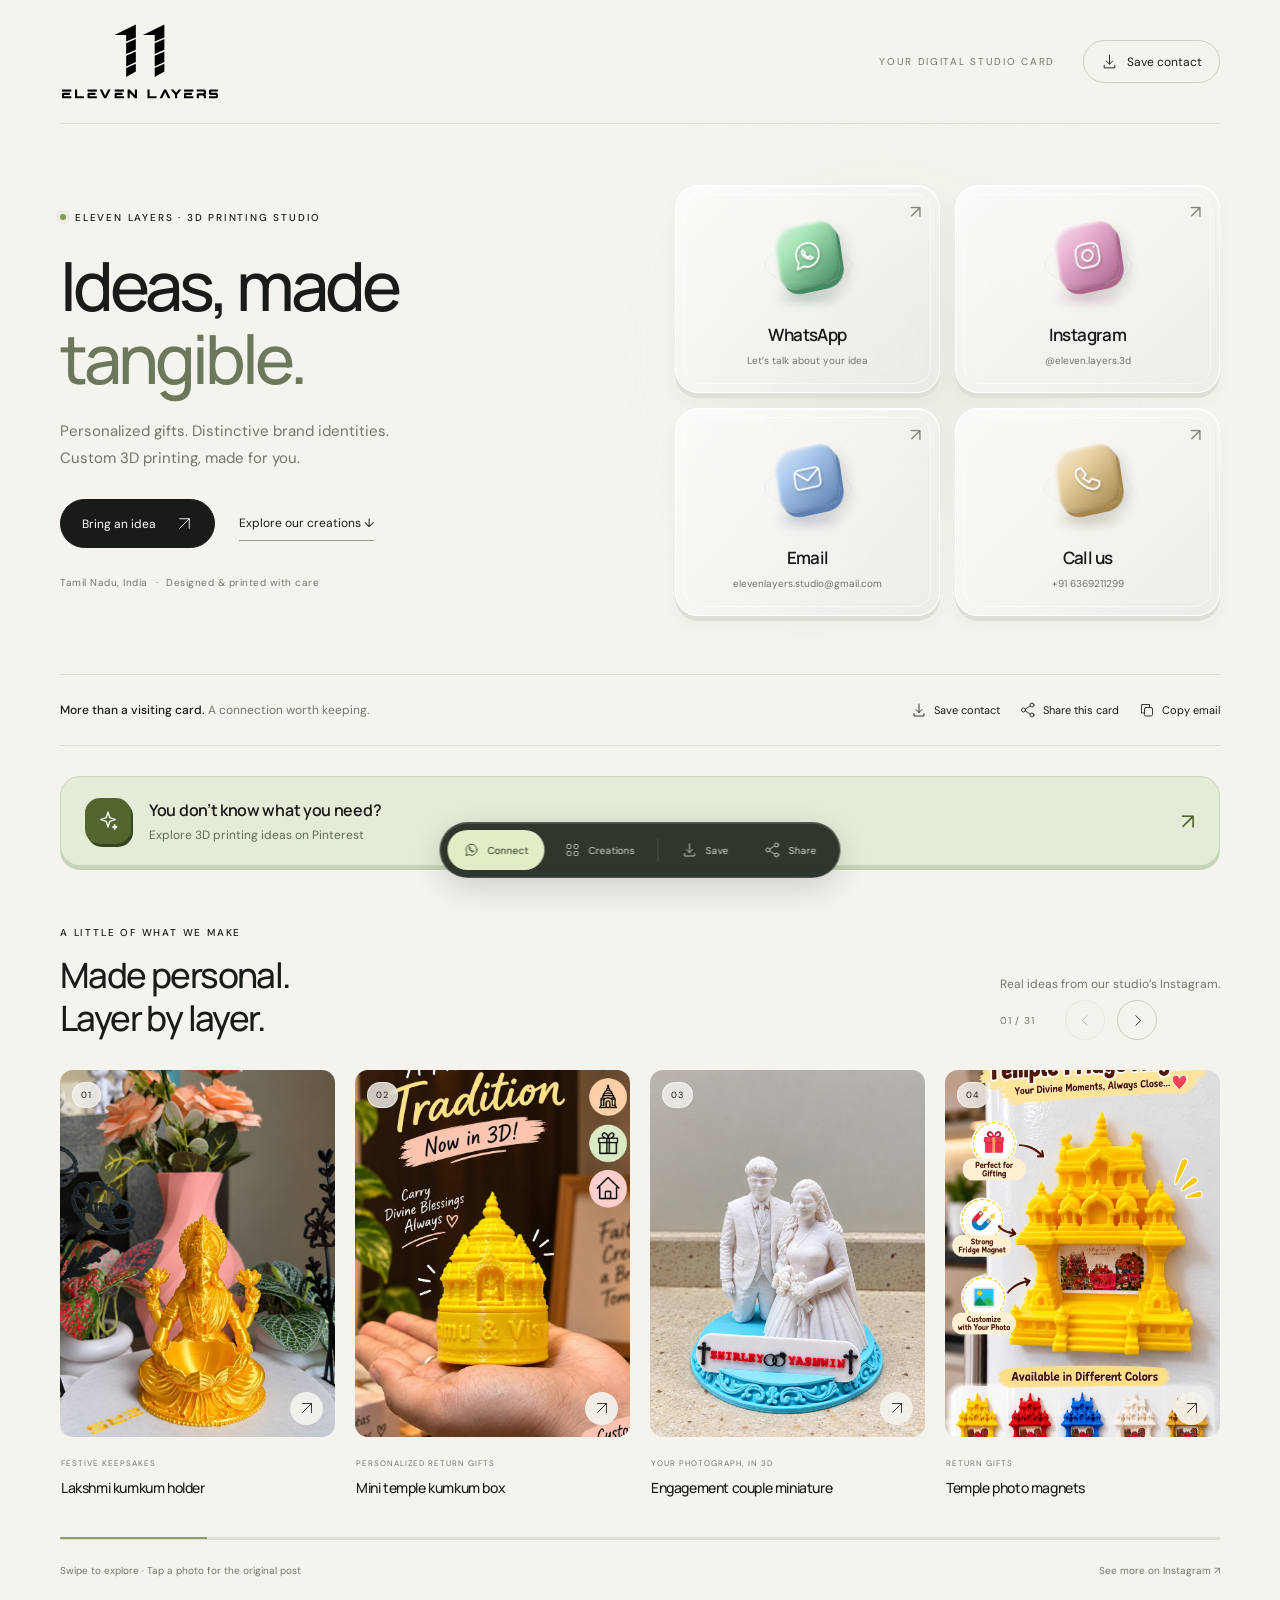
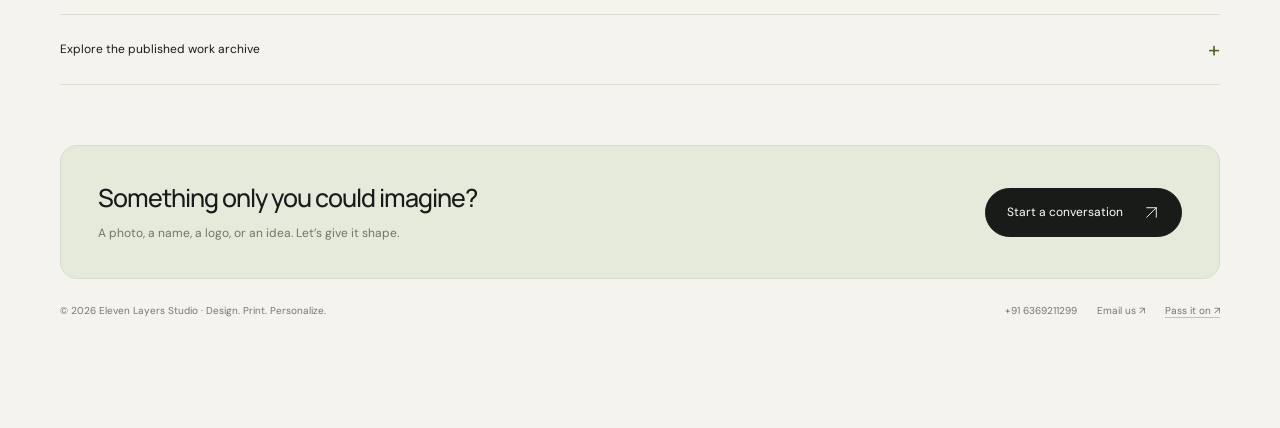
==== commit 8cc38ec5: "Add 3D printing inspiration link" ====
--- a/index.html
+++ b/index.html
@@ -1,6 +1,8 @@
 <!DOCTYPE html><html lang="en"><head><meta charset="utf-8"><meta name="viewport" content="width=device-width,initial-scale=1"><meta name="theme-color" content="#f5f3ee"><title>Eleven Layers — Your digital studio card</title><meta name="description" content="Connect with Eleven Layers in one tap. Personalized 3D printed gifts, miniatures, logos and custom creations. Tamil Nadu, India."><link rel="preconnect" href="https://fonts.googleapis.com"><link rel="preconnect" href="https://fonts.gstatic.com" crossorigin><link href="https://fonts.googleapis.com/css2?family=DM+Sans:wght@400;500;600;700&family=Manrope:wght@400;500;600;700;800&display=swap" rel="stylesheet"><style>
 :root{--paper:#f5f3ee;--ink:#191b19;--muted:#74766e;--line:#dbdcd4;--lime:#daeeae;--accent:#53662f}*{box-sizing:border-box}html{scroll-behavior:smooth;scroll-padding-top:25px}body{margin:0;background:var(--paper);color:var(--ink);font-family:'DM Sans',sans-serif;-webkit-font-smoothing:antialiased;padding-bottom:100px}button,input,select,textarea{font:inherit}button,a{-webkit-tap-highlight-color:transparent}button{cursor:pointer;color:inherit}a{color:inherit;text-decoration:none}button:focus-visible,a:focus-visible,summary:focus-visible,select:focus-visible,textarea:focus-visible,.product-track:focus-visible{outline:3px solid #698c34;outline-offset:5px}::selection{background:var(--lime)}.wrap{max-width:1320px;margin:auto;padding:0 60px}.skip{position:fixed;top:-100px;left:20px;padding:15px;background:var(--ink);color:white;z-index:30}.skip:focus{top:15px}.header{min-height:124px;display:flex;align-items:center;justify-content:space-between;gap:20px;border-bottom:1px solid var(--line)}.brand{width:160px;display:block}.brand svg{display:block;width:100%;height:auto}.header-right{display:flex;align-items:center;gap:28px}.micro{font-size:10px;letter-spacing:1.7px;text-transform:uppercase}.header-right>.micro{color:var(--muted)}.plain-button{display:inline-flex;align-items:center;gap:9px;background:none;border:1px solid #cecec5;border-radius:50px;padding:12px 17px;font-size:12px;transition:background .2s}.plain-button:hover{background:white}.plain-button svg{width:17px;height:17px}.hero{display:grid;grid-template-columns:1fr 1fr;gap:70px;align-items:center;padding:58px 0 56px;min-height:550px;position:relative}.eyebrow{font-size:10px;font-weight:500;letter-spacing:1.8px;display:flex;align-items:center;gap:9px;text-transform:uppercase}.status-dot{width:6px;height:6px;background:#849b56;border-radius:50%;box-shadow:0 0 0 4px #849b5616}h1{font-family:Manrope,sans-serif;font-size:clamp(55px,5.3vw,74px);font-weight:500;line-height:1.08;letter-spacing:-4px;margin:25px 0 22px}h1>span{display:block;color:#6c775b}.intro{font-size:15px;line-height:1.85;color:var(--muted);max-width:360px;margin:0}.hero-actions{display:flex;align-items:center;gap:24px;margin-top:26px}.button{border:1px solid var(--ink);border-radius:50px;padding:15px 21px;display:inline-flex;align-items:center;justify-content:center;gap:20px;background:var(--ink);color:white;font-size:12px;transition:transform .2s,background .2s}.button:hover{background:#363b31;transform:translateY(-2px)}.button svg{width:17px;height:17px}.text-link{background:none;border:0;border-bottom:1px solid #999c90;padding:9px 0;font-size:12px;display:inline-flex;align-items:center;gap:8px}.text-link:hover{color:var(--accent)}.text-link svg{width:15px;height:15px}.location{font-size:10px;color:var(--muted);letter-spacing:.5px;margin-top:28px;display:flex;align-items:center;gap:8px}.contact-grid{display:grid;grid-template-columns:repeat(2,minmax(0,1fr));gap:15px;perspective:1000px;position:relative}.contact-grid:before{content:'';position:absolute;width:300px;height:300px;border-radius:50%;background:#dce4d66b;filter:blur(65px);top:20px;left:60px;z-index:-1}.contact-tile{--c1:#a0c5e9;--c2:#547da9;--soft:#e4edf8;--rx:0deg;--ry:0deg;display:flex;align-items:center;flex-direction:column;justify-content:center;position:relative;min-height:208px;border-radius:23px;border:1px solid #fff;background:linear-gradient(135deg,#fffdfbc9,#e9eae5a8);box-shadow:inset 0 1px 0 white,0 5px 0 #dedfd6,0 9px 20px #292e1a09;transform:rotateX(var(--rx)) rotateY(var(--ry));transform-style:preserve-3d;transition:transform .25s,box-shadow .25s,border-color .25s;isolation:isolate}.contact-tile:before{content:'';position:absolute;inset:8px;border:1px solid #fff8;border-radius:17px;pointer-events:none}.contact-tile:hover{box-shadow:inset 0 1px 0 white,0 7px 0 #dedfd6,0 17px 27px #292e1a12;border-color:var(--c1)}.contact-tile:active{transform:translateY(4px);box-shadow:0 1px 0 #dedfd6}.wa{--c1:#a7e4b5;--c2:#438a62;--soft:#dbeede}.ig{--c1:#e9b3d2;--c2:#ad658c;--soft:#efdfed}.mail{--c1:#adcaed;--c2:#5c80b3;--soft:#dfE7f2}.phone{--c1:#e9d3a5;--c2:#a5874b;--soft:#f1e9d6}.tile-arrow{position:absolute;right:18px;top:14px;font-size:18px;color:#7f8478;transform:translateZ(14px)}.icon-stage{width:100px;height:100px;display:grid;place-items:center;position:relative;margin:0 auto 13px;transform-style:preserve-3d}.icon-cube{display:grid;place-items:center;width:65px;height:65px;border-radius:19px;color:#fff;position:relative;background:linear-gradient(145deg,#ffffffce -25%,var(--c1) 32%,var(--c2) 100%);box-shadow:inset 2px 2px 3px #fff9,inset -2px -2px 4px #0002,3px 5px 0 var(--c2),7px 11px 14px #0002;transform:translateY(-4px) rotate(-12deg) rotateY(-16deg) rotateX(13deg);animation:float-icon 5s ease-in-out infinite;z-index:2}.ig .icon-cube{animation-delay:-1.1s}.mail .icon-cube{animation-delay:-2.2s}.phone .icon-cube{animation-delay:-3.1s}.icon-cube svg{width:35px;height:35px;filter:drop-shadow(1px 2px 1px #0003)}.icon-shadow{position:absolute;width:62px;height:11px;bottom:7px;background:var(--c2);opacity:.18;border-radius:50%;filter:blur(5px)}.orbit{position:absolute;width:88px;height:88px;border:1px solid var(--c1);opacity:.28;border-radius:50%;transform:rotateX(65deg) rotate(-25deg);bottom:1px}.tile-text{display:flex;flex-direction:column;text-align:center;gap:7px;position:relative;transform:translateZ(18px);padding:0 10px}.tile-text strong{font-family:Manrope,sans-serif;font-size:17px;font-weight:600;letter-spacing:-.6px}.tile-text>span{font-size:10px;color:#70756b;line-height:1.5;overflow-wrap:anywhere}.save-strip{display:flex;justify-content:space-between;align-items:center;gap:25px;padding:21px 0;border-top:1px solid var(--line);border-bottom:1px solid var(--line)}.save-strip p{font-size:12px;margin:0;line-height:1.7;color:var(--muted)}.save-strip p strong{color:var(--ink);font-weight:500}.strip-actions{display:flex;gap:20px;align-items:center}.strip-actions button{border:0;background:none;display:flex;align-items:center;gap:7px;padding:6px 0;font-size:11px;white-space:nowrap}.strip-actions svg{width:16px;height:16px}.strip-actions button:hover{color:var(--accent)}.work{padding:60px 0 25px}.work-header{display:flex;justify-content:space-between;align-items:flex-end;gap:30px;margin-bottom:25px}.section-heading{font-family:Manrope,sans-serif;font-size:35px;font-weight:500;line-height:1.23;letter-spacing:-1.6px;margin:15px 0 0}.work-intro{font-size:12px;color:var(--muted);line-height:1.8;margin:0 0 5px}.carousel-tools{display:flex;align-items:center;gap:12px;flex-shrink:0}.carousel-tools button{border:1px solid #cbcec0;width:40px;height:40px;border-radius:50%;background:transparent;display:grid;place-items:center;transition:background .2s}.carousel-tools button:hover{background:var(--lime)}.carousel-tools button:disabled{opacity:.3;cursor:default}.carousel-tools svg{width:17px;height:17px}.counter{font-size:10px;letter-spacing:.8px;color:var(--muted);margin-right:7px;font-variant-numeric:tabular-nums;min-width:46px}.product-track{display:flex;gap:20px;overflow-x:auto;scroll-snap-type:x mandatory;scrollbar-width:none;padding:5px 0 22px;overscroll-behavior-x:contain;border-radius:14px;touch-action:pan-x pan-y;cursor:grab}.product-track::-webkit-scrollbar{display:none}.product-track.dragging{cursor:grabbing;scroll-snap-type:none;user-select:none}.product-slide{flex:0 0 calc((100% - 60px)/4);min-width:0;scroll-snap-align:start}.product-photo{display:block;position:relative;aspect-ratio:3/4;border-radius:13px;overflow:hidden;background:#e2e2da}.product-photo img{width:100%;height:100%;object-fit:cover;display:block;transition:transform .5s}.product-photo:hover img{transform:scale(1.025)}.photo-number{position:absolute;top:12px;left:12px;background:#f5f3eecc;backdrop-filter:blur(7px);border:1px solid #fff9;font-size:9px;letter-spacing:1px;padding:6px 8px;border-radius:50px}.open-photo{position:absolute;bottom:12px;right:12px;width:33px;height:33px;border-radius:50%;background:#f5f3eeee;display:grid;place-items:center}.open-photo svg{width:16px;height:16px}.product-caption{padding:13px 1px 0}.product-caption>span{font-size:8px;text-transform:uppercase;letter-spacing:1px;color:var(--muted)}.product-caption h3{font-family:Manrope,sans-serif;font-weight:500;font-size:14px;line-height:1.5;letter-spacing:-.4px;margin:6px 0 0}.carousel-footer{display:flex;justify-content:space-between;align-items:center;gap:20px;border-top:1px solid var(--line);padding-top:15px;font-size:10px;color:var(--muted)}.carousel-footer .text-link{font-size:10px;border:0}.progress-track{height:2px;background:#e0e1d8;margin-top:17px;overflow:hidden;border-radius:2px}.progress-fill{height:100%;width:10%;background:#8d9b72;transition:width .15s}.work-archive{border-top:1px solid var(--line);border-bottom:1px solid var(--line);margin:28px 0 0}.work-archive summary{list-style:none;display:flex;align-items:center;justify-content:space-between;gap:20px;padding:20px 0;font-size:12px;cursor:pointer}.work-archive summary::-webkit-details-marker{display:none}.archive-plus{font-size:22px;font-weight:400;color:var(--accent)}.work-archive[open] .archive-plus{transform:rotate(45deg)}.archive-intro,.archive-note{font-size:12px;line-height:1.8;color:var(--muted)}.archive-intro{margin:0 0 22px}.archive-grid{display:grid;grid-template-columns:1fr 1fr;gap:30px 45px}.archive-group h3{font-size:16px;font-family:Manrope;font-weight:500;margin:0 0 10px}.archive-group ul{list-style:none;padding:0;margin:0}.archive-group li a{font-size:12px;color:var(--muted);display:flex;justify-content:space-between;gap:12px;padding:9px 0;line-height:1.5}.archive-group li a:hover{color:var(--accent)}.archive-note{padding:10px 0}.archive-inquiry{background:none;border:0;border-bottom:1px solid var(--accent);padding:0;color:var(--accent);font-size:12px}.invitation{display:flex;align-items:center;justify-content:space-between;gap:30px;padding:34px 37px;margin:35px 0 0;background:#e5eadb;border:1px solid #d7ddcc;border-radius:17px}.invitation h2{font-family:Manrope;font-size:25px;font-weight:500;letter-spacing:-1px;margin:0 0 8px}.invitation p{font-size:12px;color:#6e7861;margin:0;line-height:1.8}.invitation .button{white-space:nowrap}.footer{display:flex;justify-content:space-between;gap:25px;padding:25px 0 10px;font-size:10px;color:var(--muted)}.footer button{border:0;border-bottom:1px solid #c0c4b5;background:none;padding:0;font-size:10px;color:var(--muted)}.footer-links{display:flex;gap:20px}.dock{position:fixed;bottom:22px;left:50%;transform:translateX(-50%);display:flex;align-items:center;gap:4px;padding:7px;border:1px solid #ffffff29;border-radius:50px;background:#222820ed;backdrop-filter:blur(16px);box-shadow:0 10px 30px #1a21162a,inset 0 1px 0 #fff2;z-index:10}.dock a,.dock button{border:0;background:none;color:#d2d7ca;display:flex;align-items:center;gap:8px;border-radius:50px;padding:12px 16px;font-size:10px;white-space:nowrap;transition:background .2s}.dock .active,.dock a:hover,.dock button:hover{background:#e0edc7;color:#293220}.dock svg{width:16px;height:16px}.dock-divider{height:22px;width:1px;background:#fff2;margin:0 3px}dialog{border:1px solid var(--line);border-radius:17px;padding:30px;width:min(460px,calc(100% - 32px));max-height:90dvh;background:var(--paper);color:var(--ink)}dialog::backdrop{background:#1f241bc9;backdrop-filter:blur(8px)}.dialog-top{display:flex;align-items:center;justify-content:space-between}.close{width:34px;height:34px;border:1px solid #ccd0c1;background:none;border-radius:50%;font-size:23px}.dialog-title{font-family:Manrope;font-size:31px;font-weight:500;letter-spacing:-1.3px;margin:20px 0 13px}.dialog-copy{font-size:13px;color:var(--muted);line-height:1.7}label{display:block;font-size:12px;margin:18px 0 8px}select,textarea{width:100%;border:1px solid #d2d6c7;background:#fffdf8;border-radius:7px;padding:12px;color:var(--ink);font-size:14px}textarea{resize:vertical;min-height:90px}form .button{width:100%;margin-top:20px}.form-note{font-size:10px;color:var(--muted);text-align:center;line-height:1.7;margin:12px 0 0}.toast{position:fixed;bottom:100px;left:50%;transform:translateX(-50%);padding:13px 20px;background:#232a1e;color:white;border-radius:30px;font-size:12px;z-index:30;max-width:90%;width:max-content;box-shadow:0 5px 20px #0002}.toast:empty{display:none}.sr-only{position:absolute;width:1px;height:1px;padding:0;margin:-1px;overflow:hidden;clip:rect(0,0,0,0);white-space:nowrap;border:0}@keyframes float-icon{50%{transform:translateY(-10px) rotate(-7deg) rotateY(-10deg) rotateX(9deg)}}@media(max-width:1050px){.wrap{padding:0 35px}.hero{gap:35px}h1{font-size:57px;letter-spacing:-3.2px}.contact-tile{min-height:190px}.product-slide{flex-basis:calc((100% - 40px)/3)}}@media(max-width:700px){body{padding-bottom:100px}.wrap{padding:0 23px}.header{min-height:100px}.brand{width:125px}.header-right>.micro{display:none}.plain-button{font-size:10px;padding:10px 13px}.hero{grid-template-columns:1fr;gap:29px;padding:33px 0;min-height:auto}.eyebrow{font-size:8px;letter-spacing:1.5px}h1{font-size:56px;letter-spacing:-3.4px;margin:20px 0 17px}.intro{font-size:13px;max-width:310px}.hero-actions{margin-top:20px;gap:22px}.button{font-size:11px;padding:14px 18px;gap:14px}.text-link{font-size:11px}.location{margin-top:21px;font-size:9px}.contact-grid{gap:13px}.contact-tile{min-height:175px;border-radius:20px}.icon-stage{width:85px;height:84px;margin:0 0 9px}.icon-cube{width:55px;height:55px;border-radius:16px}.icon-cube svg{width:30px;height:30px}.orbit{width:73px;height:73px}.tile-text{gap:5px;padding:0 8px}.tile-text strong{font-size:15px}.tile-text>span{font-size:9px}.tile-arrow{font-size:15px;right:15px;top:12px}.save-strip{display:block;padding:19px 0}.save-strip p{font-size:11px}.strip-actions{margin-top:13px;justify-content:space-between;gap:10px}.strip-actions button{font-size:10px;gap:6px}.work{padding:38px 0 15px}.work-header{align-items:flex-end;gap:12px;margin-bottom:22px}.section-heading{font-size:29px;letter-spacing:-1.4px;margin-top:12px}.work-intro{display:none}.carousel-tools{gap:7px}.carousel-tools button{width:32px;height:32px}.counter{font-size:8px;min-width:35px;margin:0}.product-track{gap:15px;overflow:visible;overflow-x:auto;margin-right:-23px;padding-right:23px;border-radius:10px 0 0 10px}.product-slide{flex-basis:70%;scroll-snap-align:start}.product-photo{border-radius:12px}.product-caption h3{font-size:15px}.product-caption>span{font-size:8px}.carousel-footer{font-size:9px;gap:10px}.carousel-footer .text-link{font-size:9px}.archive-grid{grid-template-columns:1fr;gap:26px}.archive-group h3{font-size:15px}.archive-group li a{font-size:11px}.work-archive summary{font-size:11px}.invitation{display:block;padding:27px 24px;margin-top:27px}.invitation h2{font-size:25px}.invitation p{font-size:11px}.invitation .button{margin-top:20px}.footer{flex-direction:column;gap:16px;font-size:9px;line-height:1.8}.footer-links{justify-content:space-between;font-size:9px}.footer button{font-size:9px}.dock{bottom:16px;padding:6px;gap:0;max-width:calc(100% - 30px)}.dock a,.dock button{padding:12px 13px;gap:6px;font-size:9px}.dock svg{width:15px;height:15px}.dock-divider{margin:0 1px}.toast{bottom:95px;font-size:11px}dialog{padding:25px}.dialog-title{font-size:29px}}@media(max-width:360px){.wrap{padding:0 18px}h1{font-size:49px}.contact-tile{min-height:165px}.tile-text>span{font-size:8px}.dock a,.dock button{padding:11px 10px}.product-track{margin-right:-18px;padding-right:18px}.counter{display:none}}@media(prefers-reduced-motion:reduce){html{scroll-behavior:auto}*,*:before,*:after{animation:none!important;transition:none!important}.contact-tile{transform:none!important}}
-@media(max-width:700px){.contact-grid:before{width:220px;height:240px;left:30px}.hero{gap:24px}.hero h1{font-size:48px;letter-spacing:-2.8px;margin:17px 0 16px}.hero-actions{display:none}.location{margin-top:16px}.intro{font-size:12px;line-height:1.8}.contact-tile{min-height:160px}.icon-stage{height:76px;margin-bottom:8px}}</style></head><body id="top"><a href="#main" class="skip">Skip to content</a><div class="wrap"><header class="header"><a class="brand" href="#top" aria-label="Eleven Layers home"><svg xmlns="http://www.w3.org/2000/svg" viewBox="75 315 1110 550" aria-hidden="true">
+@media(max-width:700px){.contact-grid:before{width:220px;height:240px;left:30px}.hero{gap:24px}.hero h1{font-size:48px;letter-spacing:-2.8px;margin:17px 0 16px}.hero-actions{display:none}.location{margin-top:16px}.intro{font-size:12px;line-height:1.8}.contact-tile{min-height:160px}.icon-stage{height:76px;margin-bottom:8px}}
+.idea-button{display:flex;align-items:center;gap:18px;margin:30px 0 0;padding:21px 24px;background:#e4ecd7;border:1px solid #c9d7b8;border-radius:20px;box-shadow:0 4px 0 #c8d4b9;transition:transform .2s,box-shadow .2s,background .2s}.idea-button:hover{transform:translateY(-3px);background:#eaf2dd;box-shadow:0 7px 0 #c8d4b9}.idea-icon{display:grid;place-items:center;flex:none;width:46px;height:46px;border-radius:15px;background:#53662f;color:#fff;box-shadow:2px 3px 0 #344522}.idea-icon svg{width:24px;height:24px}.idea-copy{display:flex;flex-direction:column;gap:5px;min-width:0}.idea-copy strong{font-family:Manrope,sans-serif;font-size:16px;font-weight:600;letter-spacing:-.3px}.idea-copy span{font-size:12px;line-height:1.5;color:#5c6b50}.idea-arrow{margin-left:auto;font-size:22px;color:#53662f}.idea-button:focus-visible{outline:3px solid #698c34;outline-offset:5px}@media(max-width:700px){.idea-button{margin-top:24px;padding:18px;gap:14px;border-radius:17px}.idea-icon{width:40px;height:40px;border-radius:13px}.idea-copy strong{font-size:14px}.idea-copy span{font-size:11px}.idea-arrow{font-size:19px}}
+</style></head><body id="top"><a href="#main" class="skip">Skip to content</a><div class="wrap"><header class="header"><a class="brand" href="#top" aria-label="Eleven Layers home"><svg xmlns="http://www.w3.org/2000/svg" viewBox="75 315 1110 550" aria-hidden="true">
   
   
   <g fill="#000000">
@@ -33,6 +35,7 @@
 </a><div class="header-right"><span class="micro">Your digital studio card</span><button class="plain-button" data-save><svg viewBox="0 0 32 32" fill="none" stroke="currentColor" stroke-width="1.7" stroke-linecap="round" stroke-linejoin="round" aria-hidden="true"><path d="M16 4v17m-6-6 6 6 6-6M6 23v5h20v-5"/></svg> Save contact</button></div></header>
 <main id="main"><section class="hero" id="connect" aria-labelledby="hero-title"><div class="hero-copy"><div class="eyebrow"><span class="status-dot"></span>Eleven Layers · 3D printing studio</div><h1 id="hero-title">Ideas, made<span>tangible.</span></h1><p class="intro">Personalized gifts. Distinctive brand identities.<br>Custom 3D printing, made for you.</p><div class="hero-actions"><button class="button" data-project="Custom 3D printing">Bring an idea <svg viewBox="0 0 32 32" fill="none" stroke="currentColor" stroke-width="1.7" stroke-linecap="round" stroke-linejoin="round" aria-hidden="true"><path d="M7 25 25 7M7 7h18v18"/></svg></button><a class="text-link" href="#work">Explore our creations ↓</a></div><div class="location">Tamil Nadu, India <span aria-hidden="true">·</span> Designed & printed with care</div></div><div class="contact-grid" aria-label="Connect with Eleven Layers"><a class="contact-tile wa" href="https://wa.me/916369211299" aria-label="Chat on WhatsApp Business" target="_blank" rel="noopener noreferrer"><span class="tile-arrow">↗</span><span class="icon-stage"><span class="icon-shadow"></span><span class="icon-cube"><svg viewBox="0 0 32 32" fill="none" stroke="currentColor" stroke-width="1.7" stroke-linecap="round" stroke-linejoin="round" aria-hidden="true"><path d="M27 15.5a11 11 0 0 1-16 9.8L5 27l1.7-5.8A11 11 0 1 1 27 15.5Z"/><path d="M12 10c-4 4 6 13 9 9l-3-2-2 1-3-3 1-2-2-3Z"/></svg></span><span class="orbit"></span></span><span class="tile-text"><strong>WhatsApp</strong><span>Let’s talk about your idea</span></span></a><a class="contact-tile ig" href="https://www.instagram.com/eleven.layers.3d/" aria-label="Open Eleven Layers Instagram" target="_blank" rel="noopener noreferrer"><span class="tile-arrow">↗</span><span class="icon-stage"><span class="icon-shadow"></span><span class="icon-cube"><svg viewBox="0 0 32 32" fill="none" stroke="currentColor" stroke-width="1.7" stroke-linecap="round" stroke-linejoin="round" aria-hidden="true"><rect x="5" y="5" width="22" height="22" rx="7"/><circle cx="16" cy="16" r="5"/><circle cx="23" cy="9" r="1" fill="currentColor" stroke="none"/></svg></span><span class="orbit"></span></span><span class="tile-text"><strong>Instagram</strong><span>@eleven.layers.3d</span></span></a><a class="contact-tile mail" href="mailto:elevenlayers.studio@gmail.com" aria-label="Email Eleven Layers Studio"><span class="tile-arrow">↗</span><span class="icon-stage"><span class="icon-shadow"></span><span class="icon-cube"><svg viewBox="0 0 32 32" fill="none" stroke="currentColor" stroke-width="1.7" stroke-linecap="round" stroke-linejoin="round" aria-hidden="true"><rect x="4" y="7" width="24" height="18" rx="4"/><path d="m5 9 11 9L27 9"/></svg></span><span class="orbit"></span></span><span class="tile-text"><strong>Email</strong><span>elevenlayers.studio@gmail.com</span></span></a><a class="contact-tile phone" href="tel:+916369211299" aria-label="Call Eleven Layers Studio at +91 6369211299"><span class="tile-arrow">↗</span><span class="icon-stage"><span class="icon-shadow"></span><span class="icon-cube"><svg viewBox="0 0 32 32" fill="none" stroke="currentColor" stroke-width="1.7" stroke-linecap="round" stroke-linejoin="round" aria-hidden="true"><path d="M11 5 7 6C0 14 19 33 26 25l1-4-7-4-3 3-5-5 3-3-4-7Z"/></svg></span><span class="orbit"></span></span><span class="tile-text"><strong>Call us</strong><span>+91 6369211299</span></span></a></div></section>
 <div class="save-strip"><p><strong>More than a visiting card.</strong> A connection worth keeping.</p><div class="strip-actions"><button data-save><svg viewBox="0 0 32 32" fill="none" stroke="currentColor" stroke-width="1.7" stroke-linecap="round" stroke-linejoin="round" aria-hidden="true"><path d="M16 4v17m-6-6 6 6 6-6M6 23v5h20v-5"/></svg> Save contact</button><button data-share><svg viewBox="0 0 32 32" fill="none" stroke="currentColor" stroke-width="1.7" stroke-linecap="round" stroke-linejoin="round" aria-hidden="true"><circle cx="24" cy="6" r="4"/><circle cx="7" cy="16" r="4"/><circle cx="24" cy="26" r="4"/><path d="m11 14 9-6m-9 10 9 6"/></svg> Share this card</button><button id="copy-email"><svg viewBox="0 0 32 32" fill="none" stroke="currentColor" stroke-width="1.7" stroke-linecap="round" stroke-linejoin="round" aria-hidden="true"><rect x="11" y="11" width="16" height="17" rx="3"/><path d="M21 10V5H5v17h5"/></svg> Copy email</button></div></div>
+<a class="idea-button" href="https://in.pinterest.com/search/pins/?q=trending%203d%20printed%20ideas&amp;rs=typed" target="_blank" rel="noopener noreferrer" aria-label="You don't know what you need? Explore 3D printing ideas on Pinterest, opens in a new tab"><span class="idea-icon" aria-hidden="true"><svg viewBox="0 0 32 32" fill="none" stroke="currentColor" stroke-width="1.7" stroke-linecap="round" stroke-linejoin="round"><path d="M16 4l2.4 7.6L26 14l-7.6 2.4L16 24l-2.4-7.6L6 14l7.6-2.4L16 4Z"/><path d="M25 21l.8 2.2L28 24l-2.2.8L25 27l-.8-2.2L22 24l2.2-.8L25 21Z"/></svg></span><span class="idea-copy"><strong>You don’t know what you need?</strong><span>Explore 3D printing ideas on Pinterest</span></span><span class="idea-arrow" aria-hidden="true">↗</span></a>
 <section class="work" id="work" aria-labelledby="work-title"><div class="work-header"><div><div class="eyebrow">A little of what we make</div><h2 class="section-heading" id="work-title">Made personal.<br>Layer by layer.</h2></div><div><p class="work-intro">Real ideas from our studio’s Instagram.</p><div class="carousel-tools"><span class="counter" id="carousel-counter" aria-live="off">01 / 31</span><button id="previous" aria-label="Previous products"><svg viewBox="0 0 32 32" fill="none" stroke="currentColor" stroke-width="1.7" stroke-linecap="round" stroke-linejoin="round" aria-hidden="true"><path d="m19 7-9 9 9 9"/></svg></button><button id="next" aria-label="Next products"><svg viewBox="0 0 32 32" fill="none" stroke="currentColor" stroke-width="1.7" stroke-linecap="round" stroke-linejoin="round" aria-hidden="true"><path d="m13 7 9 9-9 9"/></svg></button></div></div></div><div class="product-track" id="product-track" role="region" aria-roledescription="carousel" aria-label="Studio creations. Swipe, scroll, or use arrow keys to browse." tabindex="0"><article class="product-slide" aria-label="1 of 31: Lakshmi kumkum holder"><a href="https://www.instagram.com/eleven.layers.3d/reel/De_qGFGyLFH/" target="_blank" rel="noopener noreferrer" class="product-photo"><img src="assets/studio-01.jpg" alt="Lakshmi kumkum holder shared by Eleven Layers on Instagram" loading="lazy" draggable="false"><span class="photo-number">01</span><span class="open-photo"><svg viewBox="0 0 32 32" fill="none" stroke="currentColor" stroke-width="1.7" stroke-linecap="round" stroke-linejoin="round" aria-hidden="true"><path d="M7 25 25 7M7 7h18v18"/></svg><span class="sr-only">Open original Instagram post</span></span></a><div class="product-caption"><span>Festive keepsakes</span><h3>Lakshmi kumkum holder</h3></div></article><article class="product-slide" aria-label="2 of 31: Mini temple kumkum box"><a href="https://www.instagram.com/eleven.layers.3d/reel/DcEIQJ5S-2O/" target="_blank" rel="noopener noreferrer" class="product-photo"><img src="assets/studio-02.jpg" alt="Mini temple kumkum box shared by Eleven Layers on Instagram" loading="lazy" draggable="false"><span class="photo-number">02</span><span class="open-photo"><svg viewBox="0 0 32 32" fill="none" stroke="currentColor" stroke-width="1.7" stroke-linecap="round" stroke-linejoin="round" aria-hidden="true"><path d="M7 25 25 7M7 7h18v18"/></svg><span class="sr-only">Open original Instagram post</span></span></a><div class="product-caption"><span>Personalized return gifts</span><h3>Mini temple kumkum box</h3></div></article><article class="product-slide" aria-label="3 of 31: Engagement couple miniature"><a href="https://www.instagram.com/eleven.layers.3d/p/De7J5oySXmO/" target="_blank" rel="noopener noreferrer" class="product-photo"><img src="assets/studio-03.jpg" alt="Engagement couple miniature shared by Eleven Layers on Instagram" loading="lazy" draggable="false"><span class="photo-number">03</span><span class="open-photo"><svg viewBox="0 0 32 32" fill="none" stroke="currentColor" stroke-width="1.7" stroke-linecap="round" stroke-linejoin="round" aria-hidden="true"><path d="M7 25 25 7M7 7h18v18"/></svg><span class="sr-only">Open original Instagram post</span></span></a><div class="product-caption"><span>Your photograph, in 3D</span><h3>Engagement couple miniature</h3></div></article><article class="product-slide" aria-label="4 of 31: Temple photo magnets"><a href="https://www.instagram.com/eleven.layers.3d/reel/DemDOE8y7Di/" target="_blank" rel="noopener noreferrer" class="product-photo"><img src="assets/studio-04.jpg" alt="Temple photo magnets shared by Eleven Layers on Instagram" loading="lazy" draggable="false"><span class="photo-number">04</span><span class="open-photo"><svg viewBox="0 0 32 32" fill="none" stroke="currentColor" stroke-width="1.7" stroke-linecap="round" stroke-linejoin="round" aria-hidden="true"><path d="M7 25 25 7M7 7h18v18"/></svg><span class="sr-only">Open original Instagram post</span></span></a><div class="product-caption"><span>Return gifts</span><h3>Temple photo magnets</h3></div></article><article class="product-slide" aria-label="5 of 31: Name piggy bank"><a href="https://www.instagram.com/eleven.layers.3d/p/De7K7-fSCEw/" target="_blank" rel="noopener noreferrer" class="product-photo"><img src="assets/studio-05.jpg" alt="Name piggy bank shared by Eleven Layers on Instagram" loading="lazy" draggable="false"><span class="photo-number">05</span><span class="open-photo"><svg viewBox="0 0 32 32" fill="none" stroke="currentColor" stroke-width="1.7" stroke-linecap="round" stroke-linejoin="round" aria-hidden="true"><path d="M7 25 25 7M7 7h18v18"/></svg><span class="sr-only">Open original Instagram post</span></span></a><div class="product-caption"><span>Personalized gifts</span><h3>Name piggy bank</h3></div></article><article class="product-slide" aria-label="6 of 31: Mini flower-vase magnets"><a href="https://www.instagram.com/eleven.layers.3d/p/DdG8Z45lOLf/" target="_blank" rel="noopener noreferrer" class="product-photo"><img src="assets/studio-06.jpg" alt="Mini flower-vase magnets shared by Eleven Layers on Instagram" loading="lazy" draggable="false"><span class="photo-number">06</span><span class="open-photo"><svg viewBox="0 0 32 32" fill="none" stroke="currentColor" stroke-width="1.7" stroke-linecap="round" stroke-linejoin="round" aria-hidden="true"><path d="M7 25 25 7M7 7h18v18"/></svg><span class="sr-only">Open original Instagram post</span></span></a><div class="product-caption"><span>Little gifts, lots of colour</span><h3>Mini flower-vase magnets</h3></div></article><article class="product-slide" aria-label="7 of 31: Name keychain with charm"><a href="https://www.instagram.com/eleven.layers.3d/reel/DcGVALDSHHV/" target="_blank" rel="noopener noreferrer" class="product-photo"><img src="assets/studio-07.jpg" alt="Name keychain with charm shared by Eleven Layers on Instagram" loading="lazy" draggable="false"><span class="photo-number">07</span><span class="open-photo"><svg viewBox="0 0 32 32" fill="none" stroke="currentColor" stroke-width="1.7" stroke-linecap="round" stroke-linejoin="round" aria-hidden="true"><path d="M7 25 25 7M7 7h18v18"/></svg><span class="sr-only">Open original Instagram post</span></span></a><div class="product-caption"><span>Made with your name</span><h3>Name keychain with charm</h3></div></article><article class="product-slide" aria-label="8 of 31: Dentist pen stand"><a href="https://www.instagram.com/eleven.layers.3d/reel/Deo8TVFyIsM/" target="_blank" rel="noopener noreferrer" class="product-photo"><img src="assets/studio-08.jpg" alt="Dentist pen stand shared by Eleven Layers on Instagram" loading="lazy" draggable="false"><span class="photo-number">08</span><span class="open-photo"><svg viewBox="0 0 32 32" fill="none" stroke="currentColor" stroke-width="1.7" stroke-linecap="round" stroke-linejoin="round" aria-hidden="true"><path d="M7 25 25 7M7 7h18v18"/></svg><span class="sr-only">Open original Instagram post</span></span></a><div class="product-caption"><span>Personalized desk pieces</span><h3>Dentist pen stand</h3></div></article><article class="product-slide" aria-label="9 of 31: Portrait miniature"><a href="https://www.instagram.com/eleven.layers.3d/p/DewNO6myuxP/" target="_blank" rel="noopener noreferrer" class="product-photo"><img src="assets/studio-09.jpg" alt="Portrait miniature shared by Eleven Layers on Instagram" loading="lazy" draggable="false"><span class="photo-number">09</span><span class="open-photo"><svg viewBox="0 0 32 32" fill="none" stroke="currentColor" stroke-width="1.7" stroke-linecap="round" stroke-linejoin="round" aria-hidden="true"><path d="M7 25 25 7M7 7h18v18"/></svg><span class="sr-only">Open original Instagram post</span></span></a><div class="product-caption"><span>Photo-to-3D keepsakes</span><h3>Portrait miniature</h3></div></article><article class="product-slide" aria-label="10 of 31: Corporate logo pen stand"><a href="https://www.instagram.com/eleven.layers.3d/p/DdoKTpXFJDZ/" target="_blank" rel="noopener noreferrer" class="product-photo"><img src="assets/studio-10.jpg" alt="Corporate logo pen stand shared by Eleven Layers on Instagram" loading="lazy" draggable="false"><span class="photo-number">10</span><span class="open-photo"><svg viewBox="0 0 32 32" fill="none" stroke="currentColor" stroke-width="1.7" stroke-linecap="round" stroke-linejoin="round" aria-hidden="true"><path d="M7 25 25 7M7 7h18v18"/></svg><span class="sr-only">Open original Instagram post</span></span></a><div class="product-caption"><span>Business branding</span><h3>Corporate logo pen stand</h3></div></article><article class="product-slide" aria-label="11 of 31: Dhee Cakes logo"><a href="https://www.instagram.com/eleven.layers.3d/reel/De128d4SVOs/" target="_blank" rel="noopener noreferrer" class="product-photo"><img src="assets/studio-11.jpg" alt="Dhee Cakes logo shared by Eleven Layers on Instagram" loading="lazy" draggable="false"><span class="photo-number">11</span><span class="open-photo"><svg viewBox="0 0 32 32" fill="none" stroke="currentColor" stroke-width="1.7" stroke-linecap="round" stroke-linejoin="round" aria-hidden="true"><path d="M7 25 25 7M7 7h18v18"/></svg><span class="sr-only">Open original Instagram post</span></span></a><div class="product-caption"><span>Custom brand identities</span><h3>Dhee Cakes logo</h3></div></article><article class="product-slide" aria-label="12 of 31: Clinic wall logo"><a href="https://www.instagram.com/eleven.layers.3d/reel/De364j2yJzS/" target="_blank" rel="noopener noreferrer" class="product-photo"><img src="assets/studio-12.jpg" alt="Clinic wall logo shared by Eleven Layers on Instagram" loading="lazy" draggable="false"><span class="photo-number">12</span><span class="open-photo"><svg viewBox="0 0 32 32" fill="none" stroke="currentColor" stroke-width="1.7" stroke-linecap="round" stroke-linejoin="round" aria-hidden="true"><path d="M7 25 25 7M7 7h18v18"/></svg><span class="sr-only">Open original Instagram post</span></span></a><div class="product-caption"><span>Custom signage</span><h3>Clinic wall logo</h3></div></article><article class="product-slide" aria-label="13 of 31: Peekaboo school project"><a href="https://www.instagram.com/eleven.layers.3d/reel/Dcp_sBASxJN/" target="_blank" rel="noopener noreferrer" class="product-photo"><img src="assets/studio-13.jpg" alt="Peekaboo school project shared by Eleven Layers on Instagram" loading="lazy" draggable="false"><span class="photo-number">13</span><span class="open-photo"><svg viewBox="0 0 32 32" fill="none" stroke="currentColor" stroke-width="1.7" stroke-linecap="round" stroke-linejoin="round" aria-hidden="true"><path d="M7 25 25 7M7 7h18v18"/></svg><span class="sr-only">Open original Instagram post</span></span></a><div class="product-caption"><span>Custom commissions</span><h3>Peekaboo school project</h3></div></article><article class="product-slide" aria-label="14 of 31: Heart photo magnet"><a href="https://www.instagram.com/eleven.layers.3d/reel/DcL6vVKy6q8/" target="_blank" rel="noopener noreferrer" class="product-photo"><img src="assets/studio-14.jpg" alt="Heart photo magnet shared by Eleven Layers on Instagram" loading="lazy" draggable="false"><span class="photo-number">14</span><span class="open-photo"><svg viewBox="0 0 32 32" fill="none" stroke="currentColor" stroke-width="1.7" stroke-linecap="round" stroke-linejoin="round" aria-hidden="true"><path d="M7 25 25 7M7 7h18v18"/></svg><span class="sr-only">Open original Instagram post</span></span></a><div class="product-caption"><span>Personalized keepsakes</span><h3>Heart photo magnet</h3></div></article><article class="product-slide" aria-label="15 of 31: Colour activity toy"><a href="https://www.instagram.com/eleven.layers.3d/p/DeytfdrlNAy/" target="_blank" rel="noopener noreferrer" class="product-photo"><img src="assets/studio-15.jpg" alt="Colour activity toy shared by Eleven Layers on Instagram" loading="lazy" draggable="false"><span class="photo-number">15</span><span class="open-photo"><svg viewBox="0 0 32 32" fill="none" stroke="currentColor" stroke-width="1.7" stroke-linecap="round" stroke-linejoin="round" aria-hidden="true"><path d="M7 25 25 7M7 7h18v18"/></svg><span class="sr-only">Open original Instagram post</span></span></a><div class="product-caption"><span>Playful creations</span><h3>Colour activity toy</h3></div></article><article class="product-slide" aria-label="16 of 31: Animal puzzles"><a href="https://www.instagram.com/eleven.layers.3d/reel/Dd3pqxXylcD/" target="_blank" rel="noopener noreferrer" class="product-photo"><img src="assets/studio-16.jpg" alt="Animal puzzles shared by Eleven Layers on Instagram" loading="lazy" draggable="false"><span class="photo-number">16</span><span class="open-photo"><svg viewBox="0 0 32 32" fill="none" stroke="currentColor" stroke-width="1.7" stroke-linecap="round" stroke-linejoin="round" aria-hidden="true"><path d="M7 25 25 7M7 7h18v18"/></svg><span class="sr-only">Open original Instagram post</span></span></a><div class="product-caption"><span>Interlocking animal designs</span><h3>Animal puzzles</h3></div></article><article class="product-slide" aria-label="17 of 31: Animal figures"><a href="https://www.instagram.com/eleven.layers.3d/p/DdMTZAeFLLq/" target="_blank" rel="noopener noreferrer" class="product-photo"><img src="assets/studio-17.jpg" alt="Animal figures shared by Eleven Layers on Instagram" loading="lazy" draggable="false"><span class="photo-number">17</span><span class="open-photo"><svg viewBox="0 0 32 32" fill="none" stroke="currentColor" stroke-width="1.7" stroke-linecap="round" stroke-linejoin="round" aria-hidden="true"><path d="M7 25 25 7M7 7h18v18"/></svg><span class="sr-only">Open original Instagram post</span></span></a><div class="product-caption"><span>Tiny colourful companions</span><h3>Animal figures</h3></div></article><article class="product-slide" aria-label="18 of 31: Mini charms collection"><a href="https://www.instagram.com/eleven.layers.3d/reel/DdgdT6Cynt8/" target="_blank" rel="noopener noreferrer" class="product-photo"><img src="assets/studio-18.jpg" alt="Mini charms collection shared by Eleven Layers on Instagram" loading="lazy" draggable="false"><span class="photo-number">18</span><span class="open-photo"><svg viewBox="0 0 32 32" fill="none" stroke="currentColor" stroke-width="1.7" stroke-linecap="round" stroke-linejoin="round" aria-hidden="true"><path d="M7 25 25 7M7 7h18v18"/></svg><span class="sr-only">Open original Instagram post</span></span></a><div class="product-caption"><span>Small gifts with personality</span><h3>Mini charms collection</h3></div></article><article class="product-slide" aria-label="19 of 31: Magnetic name design"><a href="https://www.instagram.com/eleven.layers.3d/p/DdEQ_spFFu-/" target="_blank" rel="noopener noreferrer" class="product-photo"><img src="assets/studio-19.jpg" alt="Magnetic name design shared by Eleven Layers on Instagram" loading="lazy" draggable="false"><span class="photo-number">19</span><span class="open-photo"><svg viewBox="0 0 32 32" fill="none" stroke="currentColor" stroke-width="1.7" stroke-linecap="round" stroke-linejoin="round" aria-hidden="true"><path d="M7 25 25 7M7 7h18v18"/></svg><span class="sr-only">Open original Instagram post</span></span></a><div class="product-caption"><span>Names made personal</span><h3>Magnetic name design</h3></div></article><article class="product-slide" aria-label="20 of 31: Photo lithophane"><a href="https://www.instagram.com/eleven.layers.3d/p/DeyMOlESdZ-/" target="_blank" rel="noopener noreferrer" class="product-photo"><img src="assets/studio-20.jpg" alt="Photo lithophane shared by Eleven Layers on Instagram" loading="lazy" draggable="false"><span class="photo-number">20</span><span class="open-photo"><svg viewBox="0 0 32 32" fill="none" stroke="currentColor" stroke-width="1.7" stroke-linecap="round" stroke-linejoin="round" aria-hidden="true"><path d="M7 25 25 7M7 7h18v18"/></svg><span class="sr-only">Open original Instagram post</span></span></a><div class="product-caption"><span>A memory that glows</span><h3>Photo lithophane</h3></div></article><article class="product-slide" aria-label="21 of 31: Vinayagar idol"><a href="https://www.instagram.com/eleven.layers.3d/reel/DdBkBXTyovQ/" target="_blank" rel="noopener noreferrer" class="product-photo"><img src="assets/studio-21.jpg" alt="Vinayagar idol shared by Eleven Layers on Instagram" loading="lazy" draggable="false"><span class="photo-number">21</span><span class="open-photo"><svg viewBox="0 0 32 32" fill="none" stroke="currentColor" stroke-width="1.7" stroke-linecap="round" stroke-linejoin="round" aria-hidden="true"><path d="M7 25 25 7M7 7h18v18"/></svg><span class="sr-only">Open original Instagram post</span></span></a><div class="product-caption"><span>Festive creations</span><h3>Vinayagar idol</h3></div></article><article class="product-slide" aria-label="22 of 31: Krishna creation"><a href="https://www.instagram.com/eleven.layers.3d/reel/Dc53qZyyeHX/" target="_blank" rel="noopener noreferrer" class="product-photo"><img src="assets/studio-22.jpg" alt="Krishna creation shared by Eleven Layers on Instagram" loading="lazy" draggable="false"><span class="photo-number">22</span><span class="open-photo"><svg viewBox="0 0 32 32" fill="none" stroke="currentColor" stroke-width="1.7" stroke-linecap="round" stroke-linejoin="round" aria-hidden="true"><path d="M7 25 25 7M7 7h18v18"/></svg><span class="sr-only">Open original Instagram post</span></span></a><div class="product-caption"><span>Devotional gifts</span><h3>Krishna creation</h3></div></article><article class="product-slide" aria-label="23 of 31: Praying-hands vase"><a href="https://www.instagram.com/eleven.layers.3d/p/DdjLu-zlBPB/" target="_blank" rel="noopener noreferrer" class="product-photo"><img src="assets/studio-23.jpg" alt="Praying-hands vase shared by Eleven Layers on Instagram" loading="lazy" draggable="false"><span class="photo-number">23</span><span class="open-photo"><svg viewBox="0 0 32 32" fill="none" stroke="currentColor" stroke-width="1.7" stroke-linecap="round" stroke-linejoin="round" aria-hidden="true"><path d="M7 25 25 7M7 7h18v18"/></svg><span class="sr-only">Open original Instagram post</span></span></a><div class="product-caption"><span>Sculptural creations</span><h3>Praying-hands vase</h3></div></article><article class="product-slide" aria-label="24 of 31: Twisted flower vase"><a href="https://www.instagram.com/eleven.layers.3d/p/DdgDTOHFK-M/" target="_blank" rel="noopener noreferrer" class="product-photo"><img src="assets/studio-24.jpg" alt="Twisted flower vase shared by Eleven Layers on Instagram" loading="lazy" draggable="false"><span class="photo-number">24</span><span class="open-photo"><svg viewBox="0 0 32 32" fill="none" stroke="currentColor" stroke-width="1.7" stroke-linecap="round" stroke-linejoin="round" aria-hidden="true"><path d="M7 25 25 7M7 7h18v18"/></svg><span class="sr-only">Open original Instagram post</span></span></a><div class="product-caption"><span>Form, printed in layers</span><h3>Twisted flower vase</h3></div></article><article class="product-slide" aria-label="25 of 31: Buddha pot stand"><a href="https://www.instagram.com/eleven.layers.3d/reel/Dc8a95mS4fN/" target="_blank" rel="noopener noreferrer" class="product-photo"><img src="assets/studio-25.jpg" alt="Buddha pot stand shared by Eleven Layers on Instagram" loading="lazy" draggable="false"><span class="photo-number">25</span><span class="open-photo"><svg viewBox="0 0 32 32" fill="none" stroke="currentColor" stroke-width="1.7" stroke-linecap="round" stroke-linejoin="round" aria-hidden="true"><path d="M7 25 25 7M7 7h18v18"/></svg><span class="sr-only">Open original Instagram post</span></span></a><div class="product-caption"><span>Sculptural creations</span><h3>Buddha pot stand</h3></div></article><article class="product-slide" aria-label="26 of 31: Everyday essentials tray"><a href="https://www.instagram.com/eleven.layers.3d/p/DdWTTHqFNvc/" target="_blank" rel="noopener noreferrer" class="product-photo"><img src="assets/studio-26.jpg" alt="Everyday essentials tray shared by Eleven Layers on Instagram" loading="lazy" draggable="false"><span class="photo-number">26</span><span class="open-photo"><svg viewBox="0 0 32 32" fill="none" stroke="currentColor" stroke-width="1.7" stroke-linecap="round" stroke-linejoin="round" aria-hidden="true"><path d="M7 25 25 7M7 7h18v18"/></svg><span class="sr-only">Open original Instagram post</span></span></a><div class="product-caption"><span>Made for the little things</span><h3>Everyday essentials tray</h3></div></article><article class="product-slide" aria-label="27 of 31: Personalized key holder"><a href="https://www.instagram.com/eleven.layers.3d/p/Dc0zLg2lPkJ/" target="_blank" rel="noopener noreferrer" class="product-photo"><img src="assets/studio-27.jpg" alt="Personalized key holder shared by Eleven Layers on Instagram" loading="lazy" draggable="false"><span class="photo-number">27</span><span class="open-photo"><svg viewBox="0 0 32 32" fill="none" stroke="currentColor" stroke-width="1.7" stroke-linecap="round" stroke-linejoin="round" aria-hidden="true"><path d="M7 25 25 7M7 7h18v18"/></svg><span class="sr-only">Open original Instagram post</span></span></a><div class="product-caption"><span>A name for your space</span><h3>Personalized key holder</h3></div></article><article class="product-slide" aria-label="28 of 31: School pen stands"><a href="https://www.instagram.com/eleven.layers.3d/p/DdO_B-GD-W3/" target="_blank" rel="noopener noreferrer" class="product-photo"><img src="assets/studio-28.jpg" alt="School pen stands shared by Eleven Layers on Instagram" loading="lazy" draggable="false"><span class="photo-number">28</span><span class="open-photo"><svg viewBox="0 0 32 32" fill="none" stroke="currentColor" stroke-width="1.7" stroke-linecap="round" stroke-linejoin="round" aria-hidden="true"><path d="M7 25 25 7M7 7h18v18"/></svg><span class="sr-only">Open original Instagram post</span></span></a><div class="product-caption"><span>Custom desk pieces</span><h3>School pen stands</h3></div></article><article class="product-slide" aria-label="29 of 31: Storage rack"><a href="https://www.instagram.com/eleven.layers.3d/p/Dc_CdrVFLxz/" target="_blank" rel="noopener noreferrer" class="product-photo"><img src="assets/studio-29.jpg" alt="Storage rack shared by Eleven Layers on Instagram" loading="lazy" draggable="false"><span class="photo-number">29</span><span class="open-photo"><svg viewBox="0 0 32 32" fill="none" stroke="currentColor" stroke-width="1.7" stroke-linecap="round" stroke-linejoin="round" aria-hidden="true"><path d="M7 25 25 7M7 7h18v18"/></svg><span class="sr-only">Open original Instagram post</span></span></a><div class="product-caption"><span>Custom functional prints</span><h3>Storage rack</h3></div></article><article class="product-slide" aria-label="30 of 31: Spoon stand"><a href="https://www.instagram.com/eleven.layers.3d/p/DcwIKOXDzFg/" target="_blank" rel="noopener noreferrer" class="product-photo"><img src="assets/studio-30.jpg" alt="Spoon stand shared by Eleven Layers on Instagram" loading="lazy" draggable="false"><span class="photo-number">30</span><span class="open-photo"><svg viewBox="0 0 32 32" fill="none" stroke="currentColor" stroke-width="1.7" stroke-linecap="round" stroke-linejoin="round" aria-hidden="true"><path d="M7 25 25 7M7 7h18v18"/></svg><span class="sr-only">Open original Instagram post</span></span></a><div class="product-caption"><span>Everyday creations</span><h3>Spoon stand</h3></div></article><article class="product-slide" aria-label="31 of 31: Elephant tealight holder"><a href="https://www.instagram.com/eleven.layers.3d/p/De9G5cnS-Kd/" target="_blank" rel="noopener noreferrer" class="product-photo"><img src="assets/studio-31.jpg" alt="Elephant tealight holder shared by Eleven Layers on Instagram" loading="lazy" draggable="false"><span class="photo-number">31</span><span class="open-photo"><svg viewBox="0 0 32 32" fill="none" stroke="currentColor" stroke-width="1.7" stroke-linecap="round" stroke-linejoin="round" aria-hidden="true"><path d="M7 25 25 7M7 7h18v18"/></svg><span class="sr-only">Open original Instagram post</span></span></a><div class="product-caption"><span>Festive gifts</span><h3>Elephant tealight holder</h3></div></article></div><div class="progress-track" aria-hidden="true"><div class="progress-fill" id="carousel-progress"></div></div><div class="carousel-footer"><span>Swipe to explore · Tap a photo for the original post</span><a class="text-link" href="https://www.instagram.com/eleven.layers.3d/" target="_blank" rel="noopener noreferrer">See more on Instagram ↗</a></div><details class="work-archive"><summary><span>Explore the published work archive</span><span class="archive-plus" aria-hidden="true">+</span></summary><p class="archive-intro">More creations shared by our studio. Follow any title to its original Instagram post.</p><div class="archive-grid"><section class="archive-group"><h3>Personalized keepsakes</h3><ul><li><a href="https://www.instagram.com/eleven.layers.3d/p/De7J5oySXmO/" target="_blank" rel="noopener noreferrer"><span>Engagement &amp; couple miniatures</span><span aria-hidden="true">↗</span></a></li><li><a href="https://www.instagram.com/eleven.layers.3d/p/DewNO6myuxP/" target="_blank" rel="noopener noreferrer"><span>Photo-to-3D portrait miniatures</span><span aria-hidden="true">↗</span></a></li><li><a href="https://www.instagram.com/eleven.layers.3d/p/DeyMOlESdZ-/" target="_blank" rel="noopener noreferrer"><span>Lithophane photo keepsakes</span><span aria-hidden="true">↗</span></a></li><li><a href="https://www.instagram.com/eleven.layers.3d/p/De7K7-fSCEw/" target="_blank" rel="noopener noreferrer"><span>Name piggy banks</span><span aria-hidden="true">↗</span></a></li><li><a href="https://www.instagram.com/eleven.layers.3d/reel/DcGVALDSHHV/" target="_blank" rel="noopener noreferrer"><span>Name keychains with charms</span><span aria-hidden="true">↗</span></a></li><li><a href="https://www.instagram.com/eleven.layers.3d/reel/DcL6vVKy6q8/" target="_blank" rel="noopener noreferrer"><span>Heart-shaped photo magnets</span><span aria-hidden="true">↗</span></a></li><li><a href="https://www.instagram.com/eleven.layers.3d/reel/DdgdT6Cynt8/" target="_blank" rel="noopener noreferrer"><span>Mini charms &amp; gift collection</span><span aria-hidden="true">↗</span></a></li></ul></section><section class="archive-group"><h3>Business & desk projects</h3><ul><li><a href="https://www.instagram.com/stories/highlights/18147777403478050/" target="_blank" rel="noopener noreferrer"><span>Custom 3D wall frames</span><span aria-hidden="true">↗</span></a></li><li><a href="https://www.instagram.com/eleven.layers.3d/reel/De364j2yJzS/" target="_blank" rel="noopener noreferrer"><span>Dermatology clinic wall logo</span><span aria-hidden="true">↗</span></a></li><li><a href="https://www.instagram.com/eleven.layers.3d/reel/De128d4SVOs/" target="_blank" rel="noopener noreferrer"><span>Dhee Cakes brand logo</span><span aria-hidden="true">↗</span></a></li><li><a href="https://www.instagram.com/eleven.layers.3d/p/DdoKTpXFJDZ/" target="_blank" rel="noopener noreferrer"><span>Corporate logo pen stands</span><span aria-hidden="true">↗</span></a></li><li><a href="https://www.instagram.com/eleven.layers.3d/reel/Deo8TVFyIsM/" target="_blank" rel="noopener noreferrer"><span>Dentist pen stands</span><span aria-hidden="true">↗</span></a></li><li><a href="https://www.instagram.com/eleven.layers.3d/p/DdO_B-GD-W3/" target="_blank" rel="noopener noreferrer"><span>School &amp; classroom pen stands</span><span aria-hidden="true">↗</span></a></li><li><a href="https://www.instagram.com/eleven.layers.3d/reel/Dc3YVjdyVDM/" target="_blank" rel="noopener noreferrer"><span>Personalized pen stands</span><span aria-hidden="true">↗</span></a></li><li><a href="https://www.instagram.com/eleven.layers.3d/reel/Dcp_sBASxJN/" target="_blank" rel="noopener noreferrer"><span>Peekaboo school branding</span><span aria-hidden="true">↗</span></a></li><li><a href="https://www.instagram.com/eleven.layers.3d/reel/Devu2apSDt4/" target="_blank" rel="noopener noreferrer"><span>Customer-supplied custom designs</span><span aria-hidden="true">↗</span></a></li></ul></section><section class="archive-group"><h3>Return gifts & play</h3><ul><li><a href="https://www.instagram.com/eleven.layers.3d/reel/DemDOE8y7Di/" target="_blank" rel="noopener noreferrer"><span>Temple photo fridge magnets</span><span aria-hidden="true">↗</span></a></li><li><a href="https://www.instagram.com/eleven.layers.3d/p/DdG8Z45lOLf/" target="_blank" rel="noopener noreferrer"><span>Mini flower-vase magnets</span><span aria-hidden="true">↗</span></a></li><li><a href="https://www.instagram.com/eleven.layers.3d/p/DdEQ_spFFu-/" target="_blank" rel="noopener noreferrer"><span>Magnetic name designs</span><span aria-hidden="true">↗</span></a></li><li><a href="https://www.instagram.com/eleven.layers.3d/reel/Dd3pqxXylcD/" target="_blank" rel="noopener noreferrer"><span>Animal puzzles</span><span aria-hidden="true">↗</span></a></li><li><a href="https://www.instagram.com/eleven.layers.3d/p/DdMTZAeFLLq/" target="_blank" rel="noopener noreferrer"><span>Animal figures</span><span aria-hidden="true">↗</span></a></li><li><a href="https://www.instagram.com/eleven.layers.3d/p/DeytfdrlNAy/" target="_blank" rel="noopener noreferrer"><span>Colour activity toy</span><span aria-hidden="true">↗</span></a></li></ul></section><section class="archive-group"><h3>More published designs</h3><ul><li><a href="https://www.instagram.com/stories/highlights/18018542768931092/" target="_blank" rel="noopener noreferrer"><span>Custom utensil holders</span><span aria-hidden="true">↗</span></a></li><li><a href="https://www.instagram.com/eleven.layers.3d/p/De_rhVLSmXl/" target="_blank" rel="noopener noreferrer"><span>Lakshmi kumkum holder</span><span aria-hidden="true">↗</span></a></li><li><a href="https://www.instagram.com/eleven.layers.3d/reel/DcEIQJ5S-2O/" target="_blank" rel="noopener noreferrer"><span>Mini temple kumkum box</span><span aria-hidden="true">↗</span></a></li><li><a href="https://www.instagram.com/eleven.layers.3d/p/De9G5cnS-Kd/" target="_blank" rel="noopener noreferrer"><span>Elephant tealight holder</span><span aria-hidden="true">↗</span></a></li><li><a href="https://www.instagram.com/eleven.layers.3d/reel/DdBkBXTyovQ/" target="_blank" rel="noopener noreferrer"><span>Vinayagar idol</span><span aria-hidden="true">↗</span></a></li><li><a href="https://www.instagram.com/eleven.layers.3d/reel/Dc53qZyyeHX/" target="_blank" rel="noopener noreferrer"><span>Krishna creation</span><span aria-hidden="true">↗</span></a></li><li><a href="https://www.instagram.com/eleven.layers.3d/reel/Dc8a95mS4fN/" target="_blank" rel="noopener noreferrer"><span>Buddha pot stand</span><span aria-hidden="true">↗</span></a></li><li><a href="https://www.instagram.com/eleven.layers.3d/p/DdjLu-zlBPB/" target="_blank" rel="noopener noreferrer"><span>Praying-hands vase</span><span aria-hidden="true">↗</span></a></li><li><a href="https://www.instagram.com/eleven.layers.3d/p/DdgDTOHFK-M/" target="_blank" rel="noopener noreferrer"><span>Twisted flower vase</span><span aria-hidden="true">↗</span></a></li><li><a href="https://www.instagram.com/eleven.layers.3d/p/DdWTTHqFNvc/" target="_blank" rel="noopener noreferrer"><span>Everyday essentials tray</span><span aria-hidden="true">↗</span></a></li><li><a href="https://www.instagram.com/eleven.layers.3d/p/Dc_CdrVFLxz/" target="_blank" rel="noopener noreferrer"><span>Custom storage rack</span><span aria-hidden="true">↗</span></a></li><li><a href="https://www.instagram.com/eleven.layers.3d/p/Dc0zLg2lPkJ/" target="_blank" rel="noopener noreferrer"><span>Personalized key holder</span><span aria-hidden="true">↗</span></a></li><li><a href="https://www.instagram.com/eleven.layers.3d/p/DcwIKOXDzFg/" target="_blank" rel="noopener noreferrer"><span>Spoon stand</span><span aria-hidden="true">↗</span></a></li></ul></section></div><p class="archive-note">Have a design of your own? <button class="archive-inquiry" data-project="Custom 3D printing">Let’s make it personal ↗</button></p></details></section>
 <section class="invitation" aria-labelledby="invite-title"><div><h2 id="invite-title">Something only you could imagine?</h2><p>A photo, a name, a logo, or an idea. Let’s give it shape.</p></div><button class="button" data-project="Custom 3D printing">Start a conversation <svg viewBox="0 0 32 32" fill="none" stroke="currentColor" stroke-width="1.7" stroke-linecap="round" stroke-linejoin="round" aria-hidden="true"><path d="M7 25 25 7M7 7h18v18"/></svg></button></section></main><footer class="footer"><span>© <span id="year">2026</span> Eleven Layers Studio · Design. Print. Personalize.</span><div class="footer-links"><a href="tel:+916369211299">+91 6369211299</a><a href="mailto:elevenlayers.studio@gmail.com">Email us ↗</a><button data-share>Pass it on ↗</button></div></footer></div>
 <nav class="dock" aria-label="Quick navigation"><a href="#connect" data-section="connect" class="active"><svg viewBox="0 0 32 32" fill="none" stroke="currentColor" stroke-width="1.7" stroke-linecap="round" stroke-linejoin="round" aria-hidden="true"><path d="M27 15.5a11 11 0 0 1-16 9.8L5 27l1.7-5.8A11 11 0 1 1 27 15.5Z"/><path d="M12 10c-4 4 6 13 9 9l-3-2-2 1-3-3 1-2-2-3Z"/></svg> Connect</a><a href="#work" data-section="work"><svg viewBox="0 0 32 32" fill="none" stroke="currentColor" stroke-width="1.7" stroke-linecap="round" stroke-linejoin="round" aria-hidden="true"><rect x="5" y="5" width="8" height="8" rx="2"/><rect x="19" y="5" width="8" height="8" rx="2"/><rect x="5" y="19" width="8" height="8" rx="2"/><rect x="19" y="19" width="8" height="8" rx="2"/></svg> Creations</a><span class="dock-divider" aria-hidden="true"></span><button data-save><svg viewBox="0 0 32 32" fill="none" stroke="currentColor" stroke-width="1.7" stroke-linecap="round" stroke-linejoin="round" aria-hidden="true"><path d="M16 4v17m-6-6 6 6 6-6M6 23v5h20v-5"/></svg> Save</button><button data-share><svg viewBox="0 0 32 32" fill="none" stroke="currentColor" stroke-width="1.7" stroke-linecap="round" stroke-linejoin="round" aria-hidden="true"><circle cx="24" cy="6" r="4"/><circle cx="7" cy="16" r="4"/><circle cx="24" cy="26" r="4"/><path d="m11 14 9-6m-9 10 9 6"/></svg> Share</button></nav>
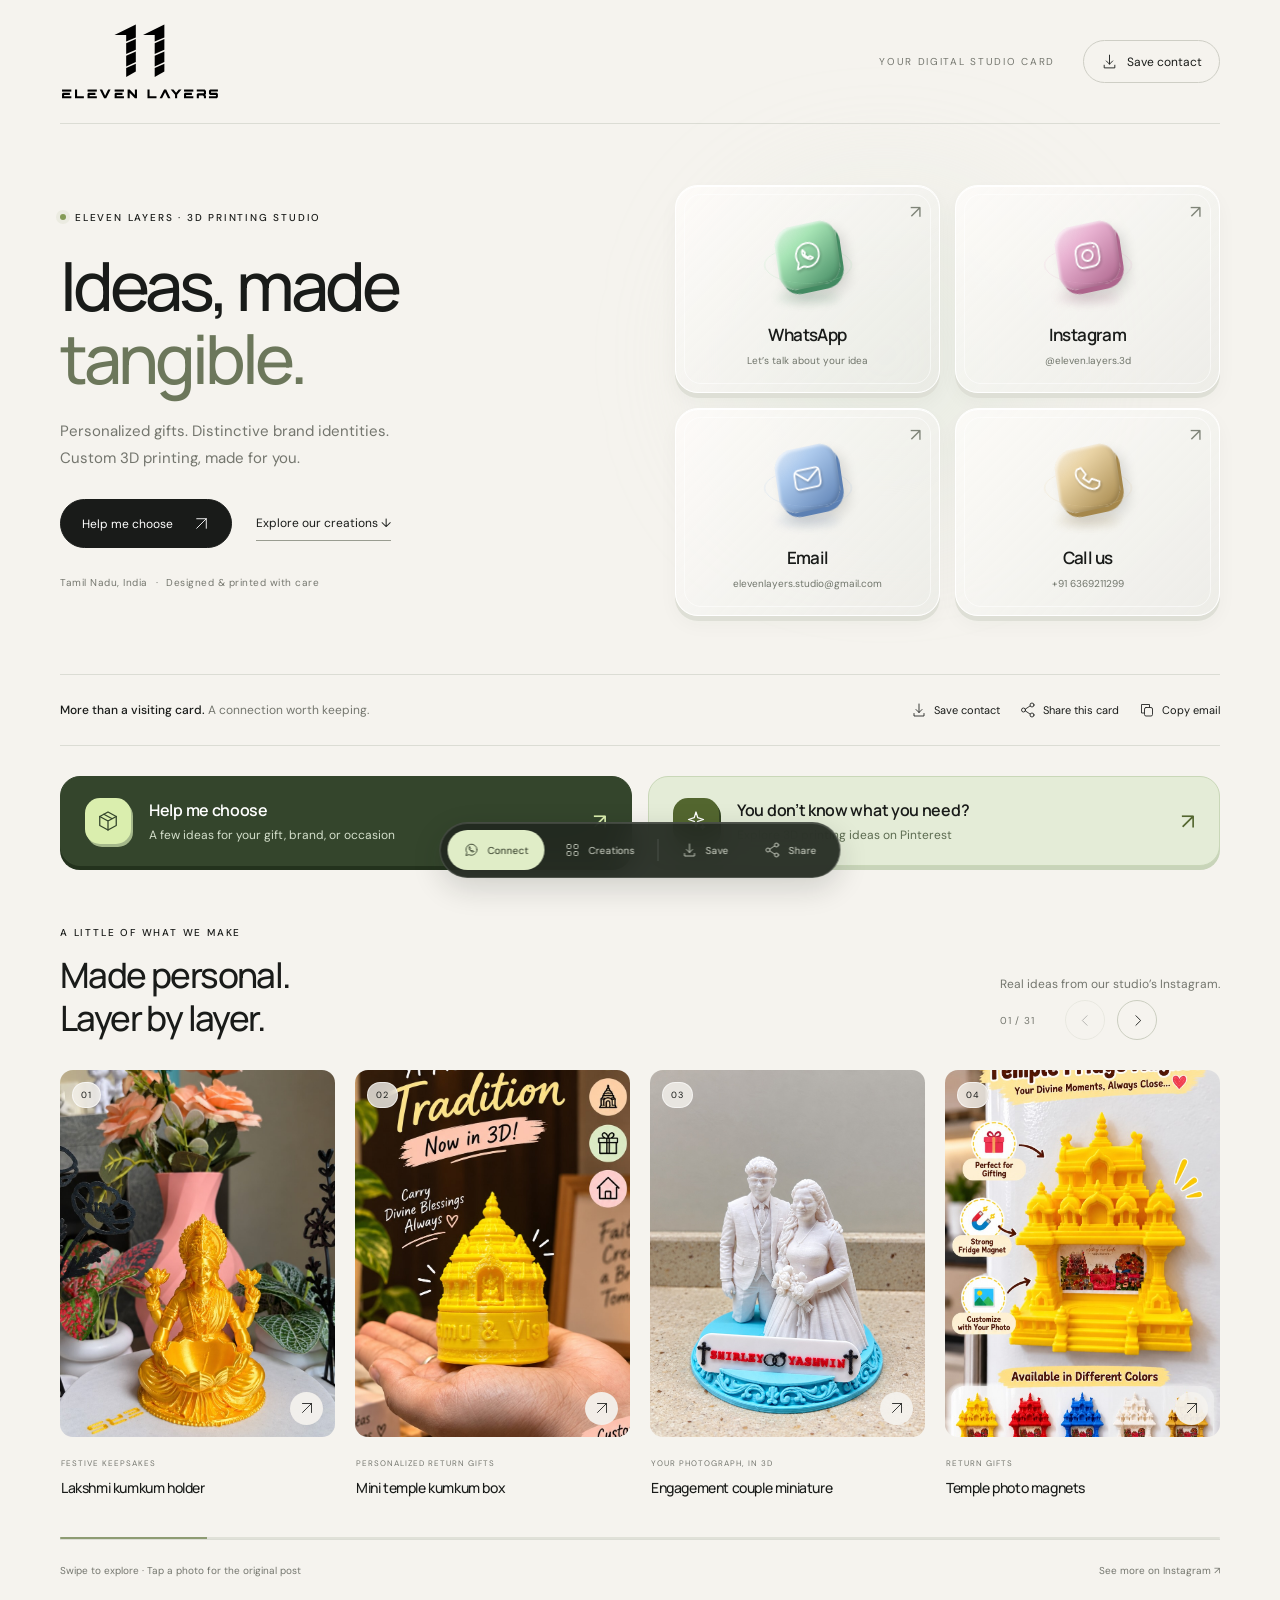
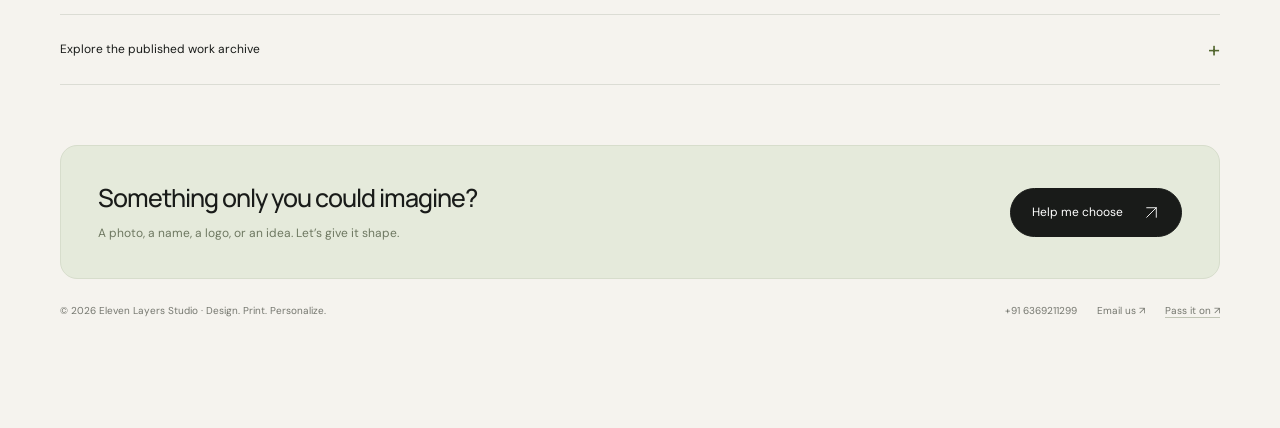
==== commit 8b373c57: "Add guided Help me choose enquiry" ====
--- a/index.html
+++ b/index.html
@@ -2,6 +2,10 @@
 :root{--paper:#f5f3ee;--ink:#191b19;--muted:#74766e;--line:#dbdcd4;--lime:#daeeae;--accent:#53662f}*{box-sizing:border-box}html{scroll-behavior:smooth;scroll-padding-top:25px}body{margin:0;background:var(--paper);color:var(--ink);font-family:'DM Sans',sans-serif;-webkit-font-smoothing:antialiased;padding-bottom:100px}button,input,select,textarea{font:inherit}button,a{-webkit-tap-highlight-color:transparent}button{cursor:pointer;color:inherit}a{color:inherit;text-decoration:none}button:focus-visible,a:focus-visible,summary:focus-visible,select:focus-visible,textarea:focus-visible,.product-track:focus-visible{outline:3px solid #698c34;outline-offset:5px}::selection{background:var(--lime)}.wrap{max-width:1320px;margin:auto;padding:0 60px}.skip{position:fixed;top:-100px;left:20px;padding:15px;background:var(--ink);color:white;z-index:30}.skip:focus{top:15px}.header{min-height:124px;display:flex;align-items:center;justify-content:space-between;gap:20px;border-bottom:1px solid var(--line)}.brand{width:160px;display:block}.brand svg{display:block;width:100%;height:auto}.header-right{display:flex;align-items:center;gap:28px}.micro{font-size:10px;letter-spacing:1.7px;text-transform:uppercase}.header-right>.micro{color:var(--muted)}.plain-button{display:inline-flex;align-items:center;gap:9px;background:none;border:1px solid #cecec5;border-radius:50px;padding:12px 17px;font-size:12px;transition:background .2s}.plain-button:hover{background:white}.plain-button svg{width:17px;height:17px}.hero{display:grid;grid-template-columns:1fr 1fr;gap:70px;align-items:center;padding:58px 0 56px;min-height:550px;position:relative}.eyebrow{font-size:10px;font-weight:500;letter-spacing:1.8px;display:flex;align-items:center;gap:9px;text-transform:uppercase}.status-dot{width:6px;height:6px;background:#849b56;border-radius:50%;box-shadow:0 0 0 4px #849b5616}h1{font-family:Manrope,sans-serif;font-size:clamp(55px,5.3vw,74px);font-weight:500;line-height:1.08;letter-spacing:-4px;margin:25px 0 22px}h1>span{display:block;color:#6c775b}.intro{font-size:15px;line-height:1.85;color:var(--muted);max-width:360px;margin:0}.hero-actions{display:flex;align-items:center;gap:24px;margin-top:26px}.button{border:1px solid var(--ink);border-radius:50px;padding:15px 21px;display:inline-flex;align-items:center;justify-content:center;gap:20px;background:var(--ink);color:white;font-size:12px;transition:transform .2s,background .2s}.button:hover{background:#363b31;transform:translateY(-2px)}.button svg{width:17px;height:17px}.text-link{background:none;border:0;border-bottom:1px solid #999c90;padding:9px 0;font-size:12px;display:inline-flex;align-items:center;gap:8px}.text-link:hover{color:var(--accent)}.text-link svg{width:15px;height:15px}.location{font-size:10px;color:var(--muted);letter-spacing:.5px;margin-top:28px;display:flex;align-items:center;gap:8px}.contact-grid{display:grid;grid-template-columns:repeat(2,minmax(0,1fr));gap:15px;perspective:1000px;position:relative}.contact-grid:before{content:'';position:absolute;width:300px;height:300px;border-radius:50%;background:#dce4d66b;filter:blur(65px);top:20px;left:60px;z-index:-1}.contact-tile{--c1:#a0c5e9;--c2:#547da9;--soft:#e4edf8;--rx:0deg;--ry:0deg;display:flex;align-items:center;flex-direction:column;justify-content:center;position:relative;min-height:208px;border-radius:23px;border:1px solid #fff;background:linear-gradient(135deg,#fffdfbc9,#e9eae5a8);box-shadow:inset 0 1px 0 white,0 5px 0 #dedfd6,0 9px 20px #292e1a09;transform:rotateX(var(--rx)) rotateY(var(--ry));transform-style:preserve-3d;transition:transform .25s,box-shadow .25s,border-color .25s;isolation:isolate}.contact-tile:before{content:'';position:absolute;inset:8px;border:1px solid #fff8;border-radius:17px;pointer-events:none}.contact-tile:hover{box-shadow:inset 0 1px 0 white,0 7px 0 #dedfd6,0 17px 27px #292e1a12;border-color:var(--c1)}.contact-tile:active{transform:translateY(4px);box-shadow:0 1px 0 #dedfd6}.wa{--c1:#a7e4b5;--c2:#438a62;--soft:#dbeede}.ig{--c1:#e9b3d2;--c2:#ad658c;--soft:#efdfed}.mail{--c1:#adcaed;--c2:#5c80b3;--soft:#dfE7f2}.phone{--c1:#e9d3a5;--c2:#a5874b;--soft:#f1e9d6}.tile-arrow{position:absolute;right:18px;top:14px;font-size:18px;color:#7f8478;transform:translateZ(14px)}.icon-stage{width:100px;height:100px;display:grid;place-items:center;position:relative;margin:0 auto 13px;transform-style:preserve-3d}.icon-cube{display:grid;place-items:center;width:65px;height:65px;border-radius:19px;color:#fff;position:relative;background:linear-gradient(145deg,#ffffffce -25%,var(--c1) 32%,var(--c2) 100%);box-shadow:inset 2px 2px 3px #fff9,inset -2px -2px 4px #0002,3px 5px 0 var(--c2),7px 11px 14px #0002;transform:translateY(-4px) rotate(-12deg) rotateY(-16deg) rotateX(13deg);animation:float-icon 5s ease-in-out infinite;z-index:2}.ig .icon-cube{animation-delay:-1.1s}.mail .icon-cube{animation-delay:-2.2s}.phone .icon-cube{animation-delay:-3.1s}.icon-cube svg{width:35px;height:35px;filter:drop-shadow(1px 2px 1px #0003)}.icon-shadow{position:absolute;width:62px;height:11px;bottom:7px;background:var(--c2);opacity:.18;border-radius:50%;filter:blur(5px)}.orbit{position:absolute;width:88px;height:88px;border:1px solid var(--c1);opacity:.28;border-radius:50%;transform:rotateX(65deg) rotate(-25deg);bottom:1px}.tile-text{display:flex;flex-direction:column;text-align:center;gap:7px;position:relative;transform:translateZ(18px);padding:0 10px}.tile-text strong{font-family:Manrope,sans-serif;font-size:17px;font-weight:600;letter-spacing:-.6px}.tile-text>span{font-size:10px;color:#70756b;line-height:1.5;overflow-wrap:anywhere}.save-strip{display:flex;justify-content:space-between;align-items:center;gap:25px;padding:21px 0;border-top:1px solid var(--line);border-bottom:1px solid var(--line)}.save-strip p{font-size:12px;margin:0;line-height:1.7;color:var(--muted)}.save-strip p strong{color:var(--ink);font-weight:500}.strip-actions{display:flex;gap:20px;align-items:center}.strip-actions button{border:0;background:none;display:flex;align-items:center;gap:7px;padding:6px 0;font-size:11px;white-space:nowrap}.strip-actions svg{width:16px;height:16px}.strip-actions button:hover{color:var(--accent)}.work{padding:60px 0 25px}.work-header{display:flex;justify-content:space-between;align-items:flex-end;gap:30px;margin-bottom:25px}.section-heading{font-family:Manrope,sans-serif;font-size:35px;font-weight:500;line-height:1.23;letter-spacing:-1.6px;margin:15px 0 0}.work-intro{font-size:12px;color:var(--muted);line-height:1.8;margin:0 0 5px}.carousel-tools{display:flex;align-items:center;gap:12px;flex-shrink:0}.carousel-tools button{border:1px solid #cbcec0;width:40px;height:40px;border-radius:50%;background:transparent;display:grid;place-items:center;transition:background .2s}.carousel-tools button:hover{background:var(--lime)}.carousel-tools button:disabled{opacity:.3;cursor:default}.carousel-tools svg{width:17px;height:17px}.counter{font-size:10px;letter-spacing:.8px;color:var(--muted);margin-right:7px;font-variant-numeric:tabular-nums;min-width:46px}.product-track{display:flex;gap:20px;overflow-x:auto;scroll-snap-type:x mandatory;scrollbar-width:none;padding:5px 0 22px;overscroll-behavior-x:contain;border-radius:14px;touch-action:pan-x pan-y;cursor:grab}.product-track::-webkit-scrollbar{display:none}.product-track.dragging{cursor:grabbing;scroll-snap-type:none;user-select:none}.product-slide{flex:0 0 calc((100% - 60px)/4);min-width:0;scroll-snap-align:start}.product-photo{display:block;position:relative;aspect-ratio:3/4;border-radius:13px;overflow:hidden;background:#e2e2da}.product-photo img{width:100%;height:100%;object-fit:cover;display:block;transition:transform .5s}.product-photo:hover img{transform:scale(1.025)}.photo-number{position:absolute;top:12px;left:12px;background:#f5f3eecc;backdrop-filter:blur(7px);border:1px solid #fff9;font-size:9px;letter-spacing:1px;padding:6px 8px;border-radius:50px}.open-photo{position:absolute;bottom:12px;right:12px;width:33px;height:33px;border-radius:50%;background:#f5f3eeee;display:grid;place-items:center}.open-photo svg{width:16px;height:16px}.product-caption{padding:13px 1px 0}.product-caption>span{font-size:8px;text-transform:uppercase;letter-spacing:1px;color:var(--muted)}.product-caption h3{font-family:Manrope,sans-serif;font-weight:500;font-size:14px;line-height:1.5;letter-spacing:-.4px;margin:6px 0 0}.carousel-footer{display:flex;justify-content:space-between;align-items:center;gap:20px;border-top:1px solid var(--line);padding-top:15px;font-size:10px;color:var(--muted)}.carousel-footer .text-link{font-size:10px;border:0}.progress-track{height:2px;background:#e0e1d8;margin-top:17px;overflow:hidden;border-radius:2px}.progress-fill{height:100%;width:10%;background:#8d9b72;transition:width .15s}.work-archive{border-top:1px solid var(--line);border-bottom:1px solid var(--line);margin:28px 0 0}.work-archive summary{list-style:none;display:flex;align-items:center;justify-content:space-between;gap:20px;padding:20px 0;font-size:12px;cursor:pointer}.work-archive summary::-webkit-details-marker{display:none}.archive-plus{font-size:22px;font-weight:400;color:var(--accent)}.work-archive[open] .archive-plus{transform:rotate(45deg)}.archive-intro,.archive-note{font-size:12px;line-height:1.8;color:var(--muted)}.archive-intro{margin:0 0 22px}.archive-grid{display:grid;grid-template-columns:1fr 1fr;gap:30px 45px}.archive-group h3{font-size:16px;font-family:Manrope;font-weight:500;margin:0 0 10px}.archive-group ul{list-style:none;padding:0;margin:0}.archive-group li a{font-size:12px;color:var(--muted);display:flex;justify-content:space-between;gap:12px;padding:9px 0;line-height:1.5}.archive-group li a:hover{color:var(--accent)}.archive-note{padding:10px 0}.archive-inquiry{background:none;border:0;border-bottom:1px solid var(--accent);padding:0;color:var(--accent);font-size:12px}.invitation{display:flex;align-items:center;justify-content:space-between;gap:30px;padding:34px 37px;margin:35px 0 0;background:#e5eadb;border:1px solid #d7ddcc;border-radius:17px}.invitation h2{font-family:Manrope;font-size:25px;font-weight:500;letter-spacing:-1px;margin:0 0 8px}.invitation p{font-size:12px;color:#6e7861;margin:0;line-height:1.8}.invitation .button{white-space:nowrap}.footer{display:flex;justify-content:space-between;gap:25px;padding:25px 0 10px;font-size:10px;color:var(--muted)}.footer button{border:0;border-bottom:1px solid #c0c4b5;background:none;padding:0;font-size:10px;color:var(--muted)}.footer-links{display:flex;gap:20px}.dock{position:fixed;bottom:22px;left:50%;transform:translateX(-50%);display:flex;align-items:center;gap:4px;padding:7px;border:1px solid #ffffff29;border-radius:50px;background:#222820ed;backdrop-filter:blur(16px);box-shadow:0 10px 30px #1a21162a,inset 0 1px 0 #fff2;z-index:10}.dock a,.dock button{border:0;background:none;color:#d2d7ca;display:flex;align-items:center;gap:8px;border-radius:50px;padding:12px 16px;font-size:10px;white-space:nowrap;transition:background .2s}.dock .active,.dock a:hover,.dock button:hover{background:#e0edc7;color:#293220}.dock svg{width:16px;height:16px}.dock-divider{height:22px;width:1px;background:#fff2;margin:0 3px}dialog{border:1px solid var(--line);border-radius:17px;padding:30px;width:min(460px,calc(100% - 32px));max-height:90dvh;background:var(--paper);color:var(--ink)}dialog::backdrop{background:#1f241bc9;backdrop-filter:blur(8px)}.dialog-top{display:flex;align-items:center;justify-content:space-between}.close{width:34px;height:34px;border:1px solid #ccd0c1;background:none;border-radius:50%;font-size:23px}.dialog-title{font-family:Manrope;font-size:31px;font-weight:500;letter-spacing:-1.3px;margin:20px 0 13px}.dialog-copy{font-size:13px;color:var(--muted);line-height:1.7}label{display:block;font-size:12px;margin:18px 0 8px}select,textarea{width:100%;border:1px solid #d2d6c7;background:#fffdf8;border-radius:7px;padding:12px;color:var(--ink);font-size:14px}textarea{resize:vertical;min-height:90px}form .button{width:100%;margin-top:20px}.form-note{font-size:10px;color:var(--muted);text-align:center;line-height:1.7;margin:12px 0 0}.toast{position:fixed;bottom:100px;left:50%;transform:translateX(-50%);padding:13px 20px;background:#232a1e;color:white;border-radius:30px;font-size:12px;z-index:30;max-width:90%;width:max-content;box-shadow:0 5px 20px #0002}.toast:empty{display:none}.sr-only{position:absolute;width:1px;height:1px;padding:0;margin:-1px;overflow:hidden;clip:rect(0,0,0,0);white-space:nowrap;border:0}@keyframes float-icon{50%{transform:translateY(-10px) rotate(-7deg) rotateY(-10deg) rotateX(9deg)}}@media(max-width:1050px){.wrap{padding:0 35px}.hero{gap:35px}h1{font-size:57px;letter-spacing:-3.2px}.contact-tile{min-height:190px}.product-slide{flex-basis:calc((100% - 40px)/3)}}@media(max-width:700px){body{padding-bottom:100px}.wrap{padding:0 23px}.header{min-height:100px}.brand{width:125px}.header-right>.micro{display:none}.plain-button{font-size:10px;padding:10px 13px}.hero{grid-template-columns:1fr;gap:29px;padding:33px 0;min-height:auto}.eyebrow{font-size:8px;letter-spacing:1.5px}h1{font-size:56px;letter-spacing:-3.4px;margin:20px 0 17px}.intro{font-size:13px;max-width:310px}.hero-actions{margin-top:20px;gap:22px}.button{font-size:11px;padding:14px 18px;gap:14px}.text-link{font-size:11px}.location{margin-top:21px;font-size:9px}.contact-grid{gap:13px}.contact-tile{min-height:175px;border-radius:20px}.icon-stage{width:85px;height:84px;margin:0 0 9px}.icon-cube{width:55px;height:55px;border-radius:16px}.icon-cube svg{width:30px;height:30px}.orbit{width:73px;height:73px}.tile-text{gap:5px;padding:0 8px}.tile-text strong{font-size:15px}.tile-text>span{font-size:9px}.tile-arrow{font-size:15px;right:15px;top:12px}.save-strip{display:block;padding:19px 0}.save-strip p{font-size:11px}.strip-actions{margin-top:13px;justify-content:space-between;gap:10px}.strip-actions button{font-size:10px;gap:6px}.work{padding:38px 0 15px}.work-header{align-items:flex-end;gap:12px;margin-bottom:22px}.section-heading{font-size:29px;letter-spacing:-1.4px;margin-top:12px}.work-intro{display:none}.carousel-tools{gap:7px}.carousel-tools button{width:32px;height:32px}.counter{font-size:8px;min-width:35px;margin:0}.product-track{gap:15px;overflow:visible;overflow-x:auto;margin-right:-23px;padding-right:23px;border-radius:10px 0 0 10px}.product-slide{flex-basis:70%;scroll-snap-align:start}.product-photo{border-radius:12px}.product-caption h3{font-size:15px}.product-caption>span{font-size:8px}.carousel-footer{font-size:9px;gap:10px}.carousel-footer .text-link{font-size:9px}.archive-grid{grid-template-columns:1fr;gap:26px}.archive-group h3{font-size:15px}.archive-group li a{font-size:11px}.work-archive summary{font-size:11px}.invitation{display:block;padding:27px 24px;margin-top:27px}.invitation h2{font-size:25px}.invitation p{font-size:11px}.invitation .button{margin-top:20px}.footer{flex-direction:column;gap:16px;font-size:9px;line-height:1.8}.footer-links{justify-content:space-between;font-size:9px}.footer button{font-size:9px}.dock{bottom:16px;padding:6px;gap:0;max-width:calc(100% - 30px)}.dock a,.dock button{padding:12px 13px;gap:6px;font-size:9px}.dock svg{width:15px;height:15px}.dock-divider{margin:0 1px}.toast{bottom:95px;font-size:11px}dialog{padding:25px}.dialog-title{font-size:29px}}@media(max-width:360px){.wrap{padding:0 18px}h1{font-size:49px}.contact-tile{min-height:165px}.tile-text>span{font-size:8px}.dock a,.dock button{padding:11px 10px}.product-track{margin-right:-18px;padding-right:18px}.counter{display:none}}@media(prefers-reduced-motion:reduce){html{scroll-behavior:auto}*,*:before,*:after{animation:none!important;transition:none!important}.contact-tile{transform:none!important}}
 @media(max-width:700px){.contact-grid:before{width:220px;height:240px;left:30px}.hero{gap:24px}.hero h1{font-size:48px;letter-spacing:-2.8px;margin:17px 0 16px}.hero-actions{display:none}.location{margin-top:16px}.intro{font-size:12px;line-height:1.8}.contact-tile{min-height:160px}.icon-stage{height:76px;margin-bottom:8px}}
 .idea-button{display:flex;align-items:center;gap:18px;margin:30px 0 0;padding:21px 24px;background:#e4ecd7;border:1px solid #c9d7b8;border-radius:20px;box-shadow:0 4px 0 #c8d4b9;transition:transform .2s,box-shadow .2s,background .2s}.idea-button:hover{transform:translateY(-3px);background:#eaf2dd;box-shadow:0 7px 0 #c8d4b9}.idea-icon{display:grid;place-items:center;flex:none;width:46px;height:46px;border-radius:15px;background:#53662f;color:#fff;box-shadow:2px 3px 0 #344522}.idea-icon svg{width:24px;height:24px}.idea-copy{display:flex;flex-direction:column;gap:5px;min-width:0}.idea-copy strong{font-family:Manrope,sans-serif;font-size:16px;font-weight:600;letter-spacing:-.3px}.idea-copy span{font-size:12px;line-height:1.5;color:#5c6b50}.idea-arrow{margin-left:auto;font-size:22px;color:#53662f}.idea-button:focus-visible{outline:3px solid #698c34;outline-offset:5px}@media(max-width:700px){.idea-button{margin-top:24px;padding:18px;gap:14px;border-radius:17px}.idea-icon{width:40px;height:40px;border-radius:13px}.idea-copy strong{font-size:14px}.idea-copy span{font-size:11px}.idea-arrow{font-size:19px}}
+
+.discovery-actions{display:grid;grid-template-columns:1fr 1fr;gap:16px;margin-top:30px}.discovery-actions .idea-button{margin:0}.choose-entry{width:100%;text-align:left;background:#34452c;border-color:#34452c;color:#fff;box-shadow:0 4px 0 #23321d}.choose-entry:hover{background:#415337;box-shadow:0 7px 0 #23321d}.choose-entry .idea-icon{background:#daeeae;color:#34452c;box-shadow:2px 3px 0 #a5b88b}.choose-entry .idea-copy span{color:#d4dfcb}.choose-entry .idea-arrow{color:#daeeae}
+#project-dialog{width:min(700px,calc(100% - 24px));padding:0;max-height:calc(100dvh - 24px);overflow:hidden;border-radius:23px}#project-dialog[open]{display:flex;flex-direction:column}#project-dialog [hidden]{display:none!important}#project-dialog .dialog-top{padding:18px 25px;border-bottom:1px solid var(--line);flex-shrink:0}#project-dialog .dialog-top .eyebrow{font-size:9px}#project-dialog .close{flex-shrink:0}#project-form{display:flex;flex-direction:column;min-height:0;margin:0;overflow:hidden}.choose-body{padding:0 26px 22px;overflow-y:auto;overscroll-behavior:contain;scrollbar-width:thin;min-height:0}#project-dialog .dialog-title{margin:23px 0 10px;font-size:32px;outline:none}#project-dialog .dialog-copy{margin:0 0 21px;font-size:13px}.choose-progress{display:flex;gap:6px;width:68px;margin-left:auto;margin-right:18px}.choose-progress span{height:3px;border-radius:5px;flex:1;background:#d5d8cc}.choose-progress span.is-current{background:#738b4e}.choose-categories,.choose-example-fieldset,#choose-details{border:0;padding:0;margin:0;min-width:0}.choice-options{display:grid;grid-template-columns:1fr 1fr;gap:10px}.choice-card,.example-card{display:block;position:relative;margin:0;cursor:pointer}.choice-radio{position:absolute;width:1px;height:1px;opacity:0;pointer-events:none}.choice-surface{display:flex;flex-direction:column;gap:5px;min-height:76px;border:1px solid #d3d8ca;border-radius:13px;background:#fffdf8;padding:15px 17px;transition:border-color .18s,background .18s,box-shadow .18s}.choice-surface strong{font-size:13px;font-weight:600}.choice-surface small{font-size:10px;line-height:1.5;color:var(--muted)}.choice-radio:checked+.choice-surface{border-color:#71894c;background:#edf3e2;box-shadow:inset 0 0 0 1px #71894c}.choice-radio:focus-visible+.choice-surface,.choice-radio:focus-visible+.example-surface{outline:3px solid #698c34;outline-offset:3px}.choice-surface:hover{border-color:#8c9d75}.choose-unsure,.choose-open{display:flex;align-items:center;gap:9px;font-size:12px;margin:14px 0 0;min-height:32px;cursor:pointer}.choose-unsure input,.choose-open input{accent-color:#53662f;min-width:16px;min-height:16px;margin:0}.choose-example-fieldset{margin-top:20px}.choose-example-fieldset legend{font-size:12px;font-weight:500;padding:0;margin-bottom:11px;width:100%}.choose-example-fieldset legend span{font-size:10px;font-weight:400;color:var(--muted)}.choose-examples{display:grid;grid-template-columns:repeat(3,minmax(0,1fr));gap:11px}.example-surface{height:100%;display:flex;flex-direction:column;overflow:hidden;border:1px solid #d3d8ca;border-radius:12px;background:#fffdf8;transition:border-color .18s,box-shadow .18s}.example-surface img{display:block;width:100%;height:105px;object-fit:cover;object-position:center}.example-surface span{display:block;padding:10px 11px;font-size:11px;line-height:1.45;font-weight:500}.choice-radio:checked+.example-surface{border-color:#71894c;box-shadow:0 0 0 2px #71894c;background:#edf3e2}.choose-example-note{font-size:10px;line-height:1.6;color:var(--muted);margin:9px 0 0}.choose-footer{padding:17px 26px 19px;flex-shrink:0;border-top:1px solid var(--line);background:#f5f3ee}#project-dialog .choose-footer .button{margin:0;width:100%;min-height:48px}.choose-footer .form-note{margin:9px 0 0;line-height:1.5}.choose-back{display:inline-flex;align-items:center;gap:6px;border:0;padding:5px 0;background:none;font-size:11px;color:#53662f}.choose-summary{font-size:12px;line-height:1.7;padding:13px 15px;background:#e8eedf;border:1px solid #d4ddc7;border-radius:12px;margin:13px 0 2px}.choose-summary strong{font-weight:500}.choose-fields{display:grid;grid-template-columns:1fr 1fr;gap:14px}.choose-fields label,#choose-details>label{font-size:12px;margin:17px 0 8px}.choose-optional{font-size:10px;color:var(--muted);font-weight:400}#choose-details input{display:block;width:100%;min-width:0;min-height:45px;border:1px solid #d2d6c7;background:#fffdf8;border-radius:8px;padding:11px 12px;color:var(--ink);font:inherit;font-size:13px}#choose-details textarea{min-height:86px;font-size:13px}#choose-details input:focus-visible{outline:3px solid #698c34;outline-offset:2px}.choose-reference-note{font-size:11px;line-height:1.7;color:var(--muted);margin:15px 0 0}.choose-send svg{flex-shrink:0}
+@media(max-width:700px){.discovery-actions{grid-template-columns:1fr;gap:14px;margin-top:24px}#project-dialog .dialog-top{padding:15px 19px}.choose-body{padding:0 19px 19px}#project-dialog .dialog-title{font-size:26px;letter-spacing:-1px;margin-top:20px}#project-dialog .dialog-copy{font-size:12px;margin-bottom:17px}.choice-surface{min-height:73px;padding:13px}.choice-surface strong{font-size:12px}.choice-surface small{font-size:9px}.choose-examples{gap:8px}.example-surface img{height:88px}.example-surface span{padding:8px;font-size:10px}.choose-footer{padding:14px 19px 16px}.choose-fields{gap:11px}#choose-details input{font-size:12px;padding:11px 9px}#project-dialog .choose-send{font-size:11px;gap:13px}.choose-progress{width:46px;margin-right:12px}}@media(max-width:360px){.choice-surface{padding:11px}.example-surface img{height:74px}.choose-fields{grid-template-columns:1fr;gap:0}}
 </style></head><body id="top"><a href="#main" class="skip">Skip to content</a><div class="wrap"><header class="header"><a class="brand" href="#top" aria-label="Eleven Layers home"><svg xmlns="http://www.w3.org/2000/svg" viewBox="75 315 1110 550" aria-hidden="true">
   
   
@@ -33,21 +37,83 @@
   </g>
 </svg>
 </a><div class="header-right"><span class="micro">Your digital studio card</span><button class="plain-button" data-save><svg viewBox="0 0 32 32" fill="none" stroke="currentColor" stroke-width="1.7" stroke-linecap="round" stroke-linejoin="round" aria-hidden="true"><path d="M16 4v17m-6-6 6 6 6-6M6 23v5h20v-5"/></svg> Save contact</button></div></header>
-<main id="main"><section class="hero" id="connect" aria-labelledby="hero-title"><div class="hero-copy"><div class="eyebrow"><span class="status-dot"></span>Eleven Layers · 3D printing studio</div><h1 id="hero-title">Ideas, made<span>tangible.</span></h1><p class="intro">Personalized gifts. Distinctive brand identities.<br>Custom 3D printing, made for you.</p><div class="hero-actions"><button class="button" data-project="Custom 3D printing">Bring an idea <svg viewBox="0 0 32 32" fill="none" stroke="currentColor" stroke-width="1.7" stroke-linecap="round" stroke-linejoin="round" aria-hidden="true"><path d="M7 25 25 7M7 7h18v18"/></svg></button><a class="text-link" href="#work">Explore our creations ↓</a></div><div class="location">Tamil Nadu, India <span aria-hidden="true">·</span> Designed & printed with care</div></div><div class="contact-grid" aria-label="Connect with Eleven Layers"><a class="contact-tile wa" href="https://wa.me/916369211299" aria-label="Chat on WhatsApp Business" target="_blank" rel="noopener noreferrer"><span class="tile-arrow">↗</span><span class="icon-stage"><span class="icon-shadow"></span><span class="icon-cube"><svg viewBox="0 0 32 32" fill="none" stroke="currentColor" stroke-width="1.7" stroke-linecap="round" stroke-linejoin="round" aria-hidden="true"><path d="M27 15.5a11 11 0 0 1-16 9.8L5 27l1.7-5.8A11 11 0 1 1 27 15.5Z"/><path d="M12 10c-4 4 6 13 9 9l-3-2-2 1-3-3 1-2-2-3Z"/></svg></span><span class="orbit"></span></span><span class="tile-text"><strong>WhatsApp</strong><span>Let’s talk about your idea</span></span></a><a class="contact-tile ig" href="https://www.instagram.com/eleven.layers.3d/" aria-label="Open Eleven Layers Instagram" target="_blank" rel="noopener noreferrer"><span class="tile-arrow">↗</span><span class="icon-stage"><span class="icon-shadow"></span><span class="icon-cube"><svg viewBox="0 0 32 32" fill="none" stroke="currentColor" stroke-width="1.7" stroke-linecap="round" stroke-linejoin="round" aria-hidden="true"><rect x="5" y="5" width="22" height="22" rx="7"/><circle cx="16" cy="16" r="5"/><circle cx="23" cy="9" r="1" fill="currentColor" stroke="none"/></svg></span><span class="orbit"></span></span><span class="tile-text"><strong>Instagram</strong><span>@eleven.layers.3d</span></span></a><a class="contact-tile mail" href="mailto:elevenlayers.studio@gmail.com" aria-label="Email Eleven Layers Studio"><span class="tile-arrow">↗</span><span class="icon-stage"><span class="icon-shadow"></span><span class="icon-cube"><svg viewBox="0 0 32 32" fill="none" stroke="currentColor" stroke-width="1.7" stroke-linecap="round" stroke-linejoin="round" aria-hidden="true"><rect x="4" y="7" width="24" height="18" rx="4"/><path d="m5 9 11 9L27 9"/></svg></span><span class="orbit"></span></span><span class="tile-text"><strong>Email</strong><span>elevenlayers.studio@gmail.com</span></span></a><a class="contact-tile phone" href="tel:+916369211299" aria-label="Call Eleven Layers Studio at +91 6369211299"><span class="tile-arrow">↗</span><span class="icon-stage"><span class="icon-shadow"></span><span class="icon-cube"><svg viewBox="0 0 32 32" fill="none" stroke="currentColor" stroke-width="1.7" stroke-linecap="round" stroke-linejoin="round" aria-hidden="true"><path d="M11 5 7 6C0 14 19 33 26 25l1-4-7-4-3 3-5-5 3-3-4-7Z"/></svg></span><span class="orbit"></span></span><span class="tile-text"><strong>Call us</strong><span>+91 6369211299</span></span></a></div></section>
+<main id="main"><section class="hero" id="connect" aria-labelledby="hero-title"><div class="hero-copy"><div class="eyebrow"><span class="status-dot"></span>Eleven Layers · 3D printing studio</div><h1 id="hero-title">Ideas, made<span>tangible.</span></h1><p class="intro">Personalized gifts. Distinctive brand identities.<br>Custom 3D printing, made for you.</p><div class="hero-actions"><button class="button" data-choose>Help me choose <svg viewBox="0 0 32 32" fill="none" stroke="currentColor" stroke-width="1.7" stroke-linecap="round" stroke-linejoin="round" aria-hidden="true"><path d="M7 25 25 7M7 7h18v18"/></svg></button><a class="text-link" href="#work">Explore our creations ↓</a></div><div class="location">Tamil Nadu, India <span aria-hidden="true">·</span> Designed & printed with care</div></div><div class="contact-grid" aria-label="Connect with Eleven Layers"><a class="contact-tile wa" href="https://wa.me/916369211299" aria-label="Chat on WhatsApp Business" target="_blank" rel="noopener noreferrer"><span class="tile-arrow">↗</span><span class="icon-stage"><span class="icon-shadow"></span><span class="icon-cube"><svg viewBox="0 0 32 32" fill="none" stroke="currentColor" stroke-width="1.7" stroke-linecap="round" stroke-linejoin="round" aria-hidden="true"><path d="M27 15.5a11 11 0 0 1-16 9.8L5 27l1.7-5.8A11 11 0 1 1 27 15.5Z"/><path d="M12 10c-4 4 6 13 9 9l-3-2-2 1-3-3 1-2-2-3Z"/></svg></span><span class="orbit"></span></span><span class="tile-text"><strong>WhatsApp</strong><span>Let’s talk about your idea</span></span></a><a class="contact-tile ig" href="https://www.instagram.com/eleven.layers.3d/" aria-label="Open Eleven Layers Instagram" target="_blank" rel="noopener noreferrer"><span class="tile-arrow">↗</span><span class="icon-stage"><span class="icon-shadow"></span><span class="icon-cube"><svg viewBox="0 0 32 32" fill="none" stroke="currentColor" stroke-width="1.7" stroke-linecap="round" stroke-linejoin="round" aria-hidden="true"><rect x="5" y="5" width="22" height="22" rx="7"/><circle cx="16" cy="16" r="5"/><circle cx="23" cy="9" r="1" fill="currentColor" stroke="none"/></svg></span><span class="orbit"></span></span><span class="tile-text"><strong>Instagram</strong><span>@eleven.layers.3d</span></span></a><a class="contact-tile mail" href="mailto:elevenlayers.studio@gmail.com" aria-label="Email Eleven Layers Studio"><span class="tile-arrow">↗</span><span class="icon-stage"><span class="icon-shadow"></span><span class="icon-cube"><svg viewBox="0 0 32 32" fill="none" stroke="currentColor" stroke-width="1.7" stroke-linecap="round" stroke-linejoin="round" aria-hidden="true"><rect x="4" y="7" width="24" height="18" rx="4"/><path d="m5 9 11 9L27 9"/></svg></span><span class="orbit"></span></span><span class="tile-text"><strong>Email</strong><span>elevenlayers.studio@gmail.com</span></span></a><a class="contact-tile phone" href="tel:+916369211299" aria-label="Call Eleven Layers Studio at +91 6369211299"><span class="tile-arrow">↗</span><span class="icon-stage"><span class="icon-shadow"></span><span class="icon-cube"><svg viewBox="0 0 32 32" fill="none" stroke="currentColor" stroke-width="1.7" stroke-linecap="round" stroke-linejoin="round" aria-hidden="true"><path d="M11 5 7 6C0 14 19 33 26 25l1-4-7-4-3 3-5-5 3-3-4-7Z"/></svg></span><span class="orbit"></span></span><span class="tile-text"><strong>Call us</strong><span>+91 6369211299</span></span></a></div></section>
 <div class="save-strip"><p><strong>More than a visiting card.</strong> A connection worth keeping.</p><div class="strip-actions"><button data-save><svg viewBox="0 0 32 32" fill="none" stroke="currentColor" stroke-width="1.7" stroke-linecap="round" stroke-linejoin="round" aria-hidden="true"><path d="M16 4v17m-6-6 6 6 6-6M6 23v5h20v-5"/></svg> Save contact</button><button data-share><svg viewBox="0 0 32 32" fill="none" stroke="currentColor" stroke-width="1.7" stroke-linecap="round" stroke-linejoin="round" aria-hidden="true"><circle cx="24" cy="6" r="4"/><circle cx="7" cy="16" r="4"/><circle cx="24" cy="26" r="4"/><path d="m11 14 9-6m-9 10 9 6"/></svg> Share this card</button><button id="copy-email"><svg viewBox="0 0 32 32" fill="none" stroke="currentColor" stroke-width="1.7" stroke-linecap="round" stroke-linejoin="round" aria-hidden="true"><rect x="11" y="11" width="16" height="17" rx="3"/><path d="M21 10V5H5v17h5"/></svg> Copy email</button></div></div>
-<a class="idea-button" href="https://in.pinterest.com/search/pins/?q=trending%203d%20printed%20ideas&amp;rs=typed" target="_blank" rel="noopener noreferrer" aria-label="You don't know what you need? Explore 3D printing ideas on Pinterest, opens in a new tab"><span class="idea-icon" aria-hidden="true"><svg viewBox="0 0 32 32" fill="none" stroke="currentColor" stroke-width="1.7" stroke-linecap="round" stroke-linejoin="round"><path d="M16 4l2.4 7.6L26 14l-7.6 2.4L16 24l-2.4-7.6L6 14l7.6-2.4L16 4Z"/><path d="M25 21l.8 2.2L28 24l-2.2.8L25 27l-.8-2.2L22 24l2.2-.8L25 21Z"/></svg></span><span class="idea-copy"><strong>You don’t know what you need?</strong><span>Explore 3D printing ideas on Pinterest</span></span><span class="idea-arrow" aria-hidden="true">↗</span></a>
+<div class="discovery-actions"><button class="idea-button choose-entry" type="button" data-choose><span class="idea-icon" aria-hidden="true"><svg viewBox="0 0 32 32" fill="none" stroke="currentColor" stroke-width="1.7" stroke-linecap="round" stroke-linejoin="round"><path d="M16 4 5 10v12l11 6 11-6V10L16 4Z"/><path d="m5 10 11 6 11-6M16 16v12M10.5 7l11 6"/></svg></span><span class="idea-copy"><strong>Help me choose</strong><span>A few ideas for your gift, brand, or occasion</span></span><span class="idea-arrow" aria-hidden="true">↗</span></button><a class="idea-button" href="https://in.pinterest.com/search/pins/?q=trending%203d%20printed%20ideas&amp;rs=typed" target="_blank" rel="noopener noreferrer" aria-label="You don't know what you need? Explore 3D printing ideas on Pinterest, opens in a new tab"><span class="idea-icon" aria-hidden="true"><svg viewBox="0 0 32 32" fill="none" stroke="currentColor" stroke-width="1.7" stroke-linecap="round" stroke-linejoin="round"><path d="M16 4l2.4 7.6L26 14l-7.6 2.4L16 24l-2.4-7.6L6 14l7.6-2.4L16 4Z"/><path d="M25 21l.8 2.2L28 24l-2.2.8L25 27l-.8-2.2L22 24l2.2-.8L25 21Z"/></svg></span><span class="idea-copy"><strong>You don’t know what you need?</strong><span>Explore 3D printing ideas on Pinterest</span></span><span class="idea-arrow" aria-hidden="true">↗</span></a></div>
 <section class="work" id="work" aria-labelledby="work-title"><div class="work-header"><div><div class="eyebrow">A little of what we make</div><h2 class="section-heading" id="work-title">Made personal.<br>Layer by layer.</h2></div><div><p class="work-intro">Real ideas from our studio’s Instagram.</p><div class="carousel-tools"><span class="counter" id="carousel-counter" aria-live="off">01 / 31</span><button id="previous" aria-label="Previous products"><svg viewBox="0 0 32 32" fill="none" stroke="currentColor" stroke-width="1.7" stroke-linecap="round" stroke-linejoin="round" aria-hidden="true"><path d="m19 7-9 9 9 9"/></svg></button><button id="next" aria-label="Next products"><svg viewBox="0 0 32 32" fill="none" stroke="currentColor" stroke-width="1.7" stroke-linecap="round" stroke-linejoin="round" aria-hidden="true"><path d="m13 7 9 9-9 9"/></svg></button></div></div></div><div class="product-track" id="product-track" role="region" aria-roledescription="carousel" aria-label="Studio creations. Swipe, scroll, or use arrow keys to browse." tabindex="0"><article class="product-slide" aria-label="1 of 31: Lakshmi kumkum holder"><a href="https://www.instagram.com/eleven.layers.3d/reel/De_qGFGyLFH/" target="_blank" rel="noopener noreferrer" class="product-photo"><img src="assets/studio-01.jpg" alt="Lakshmi kumkum holder shared by Eleven Layers on Instagram" loading="lazy" draggable="false"><span class="photo-number">01</span><span class="open-photo"><svg viewBox="0 0 32 32" fill="none" stroke="currentColor" stroke-width="1.7" stroke-linecap="round" stroke-linejoin="round" aria-hidden="true"><path d="M7 25 25 7M7 7h18v18"/></svg><span class="sr-only">Open original Instagram post</span></span></a><div class="product-caption"><span>Festive keepsakes</span><h3>Lakshmi kumkum holder</h3></div></article><article class="product-slide" aria-label="2 of 31: Mini temple kumkum box"><a href="https://www.instagram.com/eleven.layers.3d/reel/DcEIQJ5S-2O/" target="_blank" rel="noopener noreferrer" class="product-photo"><img src="assets/studio-02.jpg" alt="Mini temple kumkum box shared by Eleven Layers on Instagram" loading="lazy" draggable="false"><span class="photo-number">02</span><span class="open-photo"><svg viewBox="0 0 32 32" fill="none" stroke="currentColor" stroke-width="1.7" stroke-linecap="round" stroke-linejoin="round" aria-hidden="true"><path d="M7 25 25 7M7 7h18v18"/></svg><span class="sr-only">Open original Instagram post</span></span></a><div class="product-caption"><span>Personalized return gifts</span><h3>Mini temple kumkum box</h3></div></article><article class="product-slide" aria-label="3 of 31: Engagement couple miniature"><a href="https://www.instagram.com/eleven.layers.3d/p/De7J5oySXmO/" target="_blank" rel="noopener noreferrer" class="product-photo"><img src="assets/studio-03.jpg" alt="Engagement couple miniature shared by Eleven Layers on Instagram" loading="lazy" draggable="false"><span class="photo-number">03</span><span class="open-photo"><svg viewBox="0 0 32 32" fill="none" stroke="currentColor" stroke-width="1.7" stroke-linecap="round" stroke-linejoin="round" aria-hidden="true"><path d="M7 25 25 7M7 7h18v18"/></svg><span class="sr-only">Open original Instagram post</span></span></a><div class="product-caption"><span>Your photograph, in 3D</span><h3>Engagement couple miniature</h3></div></article><article class="product-slide" aria-label="4 of 31: Temple photo magnets"><a href="https://www.instagram.com/eleven.layers.3d/reel/DemDOE8y7Di/" target="_blank" rel="noopener noreferrer" class="product-photo"><img src="assets/studio-04.jpg" alt="Temple photo magnets shared by Eleven Layers on Instagram" loading="lazy" draggable="false"><span class="photo-number">04</span><span class="open-photo"><svg viewBox="0 0 32 32" fill="none" stroke="currentColor" stroke-width="1.7" stroke-linecap="round" stroke-linejoin="round" aria-hidden="true"><path d="M7 25 25 7M7 7h18v18"/></svg><span class="sr-only">Open original Instagram post</span></span></a><div class="product-caption"><span>Return gifts</span><h3>Temple photo magnets</h3></div></article><article class="product-slide" aria-label="5 of 31: Name piggy bank"><a href="https://www.instagram.com/eleven.layers.3d/p/De7K7-fSCEw/" target="_blank" rel="noopener noreferrer" class="product-photo"><img src="assets/studio-05.jpg" alt="Name piggy bank shared by Eleven Layers on Instagram" loading="lazy" draggable="false"><span class="photo-number">05</span><span class="open-photo"><svg viewBox="0 0 32 32" fill="none" stroke="currentColor" stroke-width="1.7" stroke-linecap="round" stroke-linejoin="round" aria-hidden="true"><path d="M7 25 25 7M7 7h18v18"/></svg><span class="sr-only">Open original Instagram post</span></span></a><div class="product-caption"><span>Personalized gifts</span><h3>Name piggy bank</h3></div></article><article class="product-slide" aria-label="6 of 31: Mini flower-vase magnets"><a href="https://www.instagram.com/eleven.layers.3d/p/DdG8Z45lOLf/" target="_blank" rel="noopener noreferrer" class="product-photo"><img src="assets/studio-06.jpg" alt="Mini flower-vase magnets shared by Eleven Layers on Instagram" loading="lazy" draggable="false"><span class="photo-number">06</span><span class="open-photo"><svg viewBox="0 0 32 32" fill="none" stroke="currentColor" stroke-width="1.7" stroke-linecap="round" stroke-linejoin="round" aria-hidden="true"><path d="M7 25 25 7M7 7h18v18"/></svg><span class="sr-only">Open original Instagram post</span></span></a><div class="product-caption"><span>Little gifts, lots of colour</span><h3>Mini flower-vase magnets</h3></div></article><article class="product-slide" aria-label="7 of 31: Name keychain with charm"><a href="https://www.instagram.com/eleven.layers.3d/reel/DcGVALDSHHV/" target="_blank" rel="noopener noreferrer" class="product-photo"><img src="assets/studio-07.jpg" alt="Name keychain with charm shared by Eleven Layers on Instagram" loading="lazy" draggable="false"><span class="photo-number">07</span><span class="open-photo"><svg viewBox="0 0 32 32" fill="none" stroke="currentColor" stroke-width="1.7" stroke-linecap="round" stroke-linejoin="round" aria-hidden="true"><path d="M7 25 25 7M7 7h18v18"/></svg><span class="sr-only">Open original Instagram post</span></span></a><div class="product-caption"><span>Made with your name</span><h3>Name keychain with charm</h3></div></article><article class="product-slide" aria-label="8 of 31: Dentist pen stand"><a href="https://www.instagram.com/eleven.layers.3d/reel/Deo8TVFyIsM/" target="_blank" rel="noopener noreferrer" class="product-photo"><img src="assets/studio-08.jpg" alt="Dentist pen stand shared by Eleven Layers on Instagram" loading="lazy" draggable="false"><span class="photo-number">08</span><span class="open-photo"><svg viewBox="0 0 32 32" fill="none" stroke="currentColor" stroke-width="1.7" stroke-linecap="round" stroke-linejoin="round" aria-hidden="true"><path d="M7 25 25 7M7 7h18v18"/></svg><span class="sr-only">Open original Instagram post</span></span></a><div class="product-caption"><span>Personalized desk pieces</span><h3>Dentist pen stand</h3></div></article><article class="product-slide" aria-label="9 of 31: Portrait miniature"><a href="https://www.instagram.com/eleven.layers.3d/p/DewNO6myuxP/" target="_blank" rel="noopener noreferrer" class="product-photo"><img src="assets/studio-09.jpg" alt="Portrait miniature shared by Eleven Layers on Instagram" loading="lazy" draggable="false"><span class="photo-number">09</span><span class="open-photo"><svg viewBox="0 0 32 32" fill="none" stroke="currentColor" stroke-width="1.7" stroke-linecap="round" stroke-linejoin="round" aria-hidden="true"><path d="M7 25 25 7M7 7h18v18"/></svg><span class="sr-only">Open original Instagram post</span></span></a><div class="product-caption"><span>Photo-to-3D keepsakes</span><h3>Portrait miniature</h3></div></article><article class="product-slide" aria-label="10 of 31: Corporate logo pen stand"><a href="https://www.instagram.com/eleven.layers.3d/p/DdoKTpXFJDZ/" target="_blank" rel="noopener noreferrer" class="product-photo"><img src="assets/studio-10.jpg" alt="Corporate logo pen stand shared by Eleven Layers on Instagram" loading="lazy" draggable="false"><span class="photo-number">10</span><span class="open-photo"><svg viewBox="0 0 32 32" fill="none" stroke="currentColor" stroke-width="1.7" stroke-linecap="round" stroke-linejoin="round" aria-hidden="true"><path d="M7 25 25 7M7 7h18v18"/></svg><span class="sr-only">Open original Instagram post</span></span></a><div class="product-caption"><span>Business branding</span><h3>Corporate logo pen stand</h3></div></article><article class="product-slide" aria-label="11 of 31: Dhee Cakes logo"><a href="https://www.instagram.com/eleven.layers.3d/reel/De128d4SVOs/" target="_blank" rel="noopener noreferrer" class="product-photo"><img src="assets/studio-11.jpg" alt="Dhee Cakes logo shared by Eleven Layers on Instagram" loading="lazy" draggable="false"><span class="photo-number">11</span><span class="open-photo"><svg viewBox="0 0 32 32" fill="none" stroke="currentColor" stroke-width="1.7" stroke-linecap="round" stroke-linejoin="round" aria-hidden="true"><path d="M7 25 25 7M7 7h18v18"/></svg><span class="sr-only">Open original Instagram post</span></span></a><div class="product-caption"><span>Custom brand identities</span><h3>Dhee Cakes logo</h3></div></article><article class="product-slide" aria-label="12 of 31: Clinic wall logo"><a href="https://www.instagram.com/eleven.layers.3d/reel/De364j2yJzS/" target="_blank" rel="noopener noreferrer" class="product-photo"><img src="assets/studio-12.jpg" alt="Clinic wall logo shared by Eleven Layers on Instagram" loading="lazy" draggable="false"><span class="photo-number">12</span><span class="open-photo"><svg viewBox="0 0 32 32" fill="none" stroke="currentColor" stroke-width="1.7" stroke-linecap="round" stroke-linejoin="round" aria-hidden="true"><path d="M7 25 25 7M7 7h18v18"/></svg><span class="sr-only">Open original Instagram post</span></span></a><div class="product-caption"><span>Custom signage</span><h3>Clinic wall logo</h3></div></article><article class="product-slide" aria-label="13 of 31: Peekaboo school project"><a href="https://www.instagram.com/eleven.layers.3d/reel/Dcp_sBASxJN/" target="_blank" rel="noopener noreferrer" class="product-photo"><img src="assets/studio-13.jpg" alt="Peekaboo school project shared by Eleven Layers on Instagram" loading="lazy" draggable="false"><span class="photo-number">13</span><span class="open-photo"><svg viewBox="0 0 32 32" fill="none" stroke="currentColor" stroke-width="1.7" stroke-linecap="round" stroke-linejoin="round" aria-hidden="true"><path d="M7 25 25 7M7 7h18v18"/></svg><span class="sr-only">Open original Instagram post</span></span></a><div class="product-caption"><span>Custom commissions</span><h3>Peekaboo school project</h3></div></article><article class="product-slide" aria-label="14 of 31: Heart photo magnet"><a href="https://www.instagram.com/eleven.layers.3d/reel/DcL6vVKy6q8/" target="_blank" rel="noopener noreferrer" class="product-photo"><img src="assets/studio-14.jpg" alt="Heart photo magnet shared by Eleven Layers on Instagram" loading="lazy" draggable="false"><span class="photo-number">14</span><span class="open-photo"><svg viewBox="0 0 32 32" fill="none" stroke="currentColor" stroke-width="1.7" stroke-linecap="round" stroke-linejoin="round" aria-hidden="true"><path d="M7 25 25 7M7 7h18v18"/></svg><span class="sr-only">Open original Instagram post</span></span></a><div class="product-caption"><span>Personalized keepsakes</span><h3>Heart photo magnet</h3></div></article><article class="product-slide" aria-label="15 of 31: Colour activity toy"><a href="https://www.instagram.com/eleven.layers.3d/p/DeytfdrlNAy/" target="_blank" rel="noopener noreferrer" class="product-photo"><img src="assets/studio-15.jpg" alt="Colour activity toy shared by Eleven Layers on Instagram" loading="lazy" draggable="false"><span class="photo-number">15</span><span class="open-photo"><svg viewBox="0 0 32 32" fill="none" stroke="currentColor" stroke-width="1.7" stroke-linecap="round" stroke-linejoin="round" aria-hidden="true"><path d="M7 25 25 7M7 7h18v18"/></svg><span class="sr-only">Open original Instagram post</span></span></a><div class="product-caption"><span>Playful creations</span><h3>Colour activity toy</h3></div></article><article class="product-slide" aria-label="16 of 31: Animal puzzles"><a href="https://www.instagram.com/eleven.layers.3d/reel/Dd3pqxXylcD/" target="_blank" rel="noopener noreferrer" class="product-photo"><img src="assets/studio-16.jpg" alt="Animal puzzles shared by Eleven Layers on Instagram" loading="lazy" draggable="false"><span class="photo-number">16</span><span class="open-photo"><svg viewBox="0 0 32 32" fill="none" stroke="currentColor" stroke-width="1.7" stroke-linecap="round" stroke-linejoin="round" aria-hidden="true"><path d="M7 25 25 7M7 7h18v18"/></svg><span class="sr-only">Open original Instagram post</span></span></a><div class="product-caption"><span>Interlocking animal designs</span><h3>Animal puzzles</h3></div></article><article class="product-slide" aria-label="17 of 31: Animal figures"><a href="https://www.instagram.com/eleven.layers.3d/p/DdMTZAeFLLq/" target="_blank" rel="noopener noreferrer" class="product-photo"><img src="assets/studio-17.jpg" alt="Animal figures shared by Eleven Layers on Instagram" loading="lazy" draggable="false"><span class="photo-number">17</span><span class="open-photo"><svg viewBox="0 0 32 32" fill="none" stroke="currentColor" stroke-width="1.7" stroke-linecap="round" stroke-linejoin="round" aria-hidden="true"><path d="M7 25 25 7M7 7h18v18"/></svg><span class="sr-only">Open original Instagram post</span></span></a><div class="product-caption"><span>Tiny colourful companions</span><h3>Animal figures</h3></div></article><article class="product-slide" aria-label="18 of 31: Mini charms collection"><a href="https://www.instagram.com/eleven.layers.3d/reel/DdgdT6Cynt8/" target="_blank" rel="noopener noreferrer" class="product-photo"><img src="assets/studio-18.jpg" alt="Mini charms collection shared by Eleven Layers on Instagram" loading="lazy" draggable="false"><span class="photo-number">18</span><span class="open-photo"><svg viewBox="0 0 32 32" fill="none" stroke="currentColor" stroke-width="1.7" stroke-linecap="round" stroke-linejoin="round" aria-hidden="true"><path d="M7 25 25 7M7 7h18v18"/></svg><span class="sr-only">Open original Instagram post</span></span></a><div class="product-caption"><span>Small gifts with personality</span><h3>Mini charms collection</h3></div></article><article class="product-slide" aria-label="19 of 31: Magnetic name design"><a href="https://www.instagram.com/eleven.layers.3d/p/DdEQ_spFFu-/" target="_blank" rel="noopener noreferrer" class="product-photo"><img src="assets/studio-19.jpg" alt="Magnetic name design shared by Eleven Layers on Instagram" loading="lazy" draggable="false"><span class="photo-number">19</span><span class="open-photo"><svg viewBox="0 0 32 32" fill="none" stroke="currentColor" stroke-width="1.7" stroke-linecap="round" stroke-linejoin="round" aria-hidden="true"><path d="M7 25 25 7M7 7h18v18"/></svg><span class="sr-only">Open original Instagram post</span></span></a><div class="product-caption"><span>Names made personal</span><h3>Magnetic name design</h3></div></article><article class="product-slide" aria-label="20 of 31: Photo lithophane"><a href="https://www.instagram.com/eleven.layers.3d/p/DeyMOlESdZ-/" target="_blank" rel="noopener noreferrer" class="product-photo"><img src="assets/studio-20.jpg" alt="Photo lithophane shared by Eleven Layers on Instagram" loading="lazy" draggable="false"><span class="photo-number">20</span><span class="open-photo"><svg viewBox="0 0 32 32" fill="none" stroke="currentColor" stroke-width="1.7" stroke-linecap="round" stroke-linejoin="round" aria-hidden="true"><path d="M7 25 25 7M7 7h18v18"/></svg><span class="sr-only">Open original Instagram post</span></span></a><div class="product-caption"><span>A memory that glows</span><h3>Photo lithophane</h3></div></article><article class="product-slide" aria-label="21 of 31: Vinayagar idol"><a href="https://www.instagram.com/eleven.layers.3d/reel/DdBkBXTyovQ/" target="_blank" rel="noopener noreferrer" class="product-photo"><img src="assets/studio-21.jpg" alt="Vinayagar idol shared by Eleven Layers on Instagram" loading="lazy" draggable="false"><span class="photo-number">21</span><span class="open-photo"><svg viewBox="0 0 32 32" fill="none" stroke="currentColor" stroke-width="1.7" stroke-linecap="round" stroke-linejoin="round" aria-hidden="true"><path d="M7 25 25 7M7 7h18v18"/></svg><span class="sr-only">Open original Instagram post</span></span></a><div class="product-caption"><span>Festive creations</span><h3>Vinayagar idol</h3></div></article><article class="product-slide" aria-label="22 of 31: Krishna creation"><a href="https://www.instagram.com/eleven.layers.3d/reel/Dc53qZyyeHX/" target="_blank" rel="noopener noreferrer" class="product-photo"><img src="assets/studio-22.jpg" alt="Krishna creation shared by Eleven Layers on Instagram" loading="lazy" draggable="false"><span class="photo-number">22</span><span class="open-photo"><svg viewBox="0 0 32 32" fill="none" stroke="currentColor" stroke-width="1.7" stroke-linecap="round" stroke-linejoin="round" aria-hidden="true"><path d="M7 25 25 7M7 7h18v18"/></svg><span class="sr-only">Open original Instagram post</span></span></a><div class="product-caption"><span>Devotional gifts</span><h3>Krishna creation</h3></div></article><article class="product-slide" aria-label="23 of 31: Praying-hands vase"><a href="https://www.instagram.com/eleven.layers.3d/p/DdjLu-zlBPB/" target="_blank" rel="noopener noreferrer" class="product-photo"><img src="assets/studio-23.jpg" alt="Praying-hands vase shared by Eleven Layers on Instagram" loading="lazy" draggable="false"><span class="photo-number">23</span><span class="open-photo"><svg viewBox="0 0 32 32" fill="none" stroke="currentColor" stroke-width="1.7" stroke-linecap="round" stroke-linejoin="round" aria-hidden="true"><path d="M7 25 25 7M7 7h18v18"/></svg><span class="sr-only">Open original Instagram post</span></span></a><div class="product-caption"><span>Sculptural creations</span><h3>Praying-hands vase</h3></div></article><article class="product-slide" aria-label="24 of 31: Twisted flower vase"><a href="https://www.instagram.com/eleven.layers.3d/p/DdgDTOHFK-M/" target="_blank" rel="noopener noreferrer" class="product-photo"><img src="assets/studio-24.jpg" alt="Twisted flower vase shared by Eleven Layers on Instagram" loading="lazy" draggable="false"><span class="photo-number">24</span><span class="open-photo"><svg viewBox="0 0 32 32" fill="none" stroke="currentColor" stroke-width="1.7" stroke-linecap="round" stroke-linejoin="round" aria-hidden="true"><path d="M7 25 25 7M7 7h18v18"/></svg><span class="sr-only">Open original Instagram post</span></span></a><div class="product-caption"><span>Form, printed in layers</span><h3>Twisted flower vase</h3></div></article><article class="product-slide" aria-label="25 of 31: Buddha pot stand"><a href="https://www.instagram.com/eleven.layers.3d/reel/Dc8a95mS4fN/" target="_blank" rel="noopener noreferrer" class="product-photo"><img src="assets/studio-25.jpg" alt="Buddha pot stand shared by Eleven Layers on Instagram" loading="lazy" draggable="false"><span class="photo-number">25</span><span class="open-photo"><svg viewBox="0 0 32 32" fill="none" stroke="currentColor" stroke-width="1.7" stroke-linecap="round" stroke-linejoin="round" aria-hidden="true"><path d="M7 25 25 7M7 7h18v18"/></svg><span class="sr-only">Open original Instagram post</span></span></a><div class="product-caption"><span>Sculptural creations</span><h3>Buddha pot stand</h3></div></article><article class="product-slide" aria-label="26 of 31: Everyday essentials tray"><a href="https://www.instagram.com/eleven.layers.3d/p/DdWTTHqFNvc/" target="_blank" rel="noopener noreferrer" class="product-photo"><img src="assets/studio-26.jpg" alt="Everyday essentials tray shared by Eleven Layers on Instagram" loading="lazy" draggable="false"><span class="photo-number">26</span><span class="open-photo"><svg viewBox="0 0 32 32" fill="none" stroke="currentColor" stroke-width="1.7" stroke-linecap="round" stroke-linejoin="round" aria-hidden="true"><path d="M7 25 25 7M7 7h18v18"/></svg><span class="sr-only">Open original Instagram post</span></span></a><div class="product-caption"><span>Made for the little things</span><h3>Everyday essentials tray</h3></div></article><article class="product-slide" aria-label="27 of 31: Personalized key holder"><a href="https://www.instagram.com/eleven.layers.3d/p/Dc0zLg2lPkJ/" target="_blank" rel="noopener noreferrer" class="product-photo"><img src="assets/studio-27.jpg" alt="Personalized key holder shared by Eleven Layers on Instagram" loading="lazy" draggable="false"><span class="photo-number">27</span><span class="open-photo"><svg viewBox="0 0 32 32" fill="none" stroke="currentColor" stroke-width="1.7" stroke-linecap="round" stroke-linejoin="round" aria-hidden="true"><path d="M7 25 25 7M7 7h18v18"/></svg><span class="sr-only">Open original Instagram post</span></span></a><div class="product-caption"><span>A name for your space</span><h3>Personalized key holder</h3></div></article><article class="product-slide" aria-label="28 of 31: School pen stands"><a href="https://www.instagram.com/eleven.layers.3d/p/DdO_B-GD-W3/" target="_blank" rel="noopener noreferrer" class="product-photo"><img src="assets/studio-28.jpg" alt="School pen stands shared by Eleven Layers on Instagram" loading="lazy" draggable="false"><span class="photo-number">28</span><span class="open-photo"><svg viewBox="0 0 32 32" fill="none" stroke="currentColor" stroke-width="1.7" stroke-linecap="round" stroke-linejoin="round" aria-hidden="true"><path d="M7 25 25 7M7 7h18v18"/></svg><span class="sr-only">Open original Instagram post</span></span></a><div class="product-caption"><span>Custom desk pieces</span><h3>School pen stands</h3></div></article><article class="product-slide" aria-label="29 of 31: Storage rack"><a href="https://www.instagram.com/eleven.layers.3d/p/Dc_CdrVFLxz/" target="_blank" rel="noopener noreferrer" class="product-photo"><img src="assets/studio-29.jpg" alt="Storage rack shared by Eleven Layers on Instagram" loading="lazy" draggable="false"><span class="photo-number">29</span><span class="open-photo"><svg viewBox="0 0 32 32" fill="none" stroke="currentColor" stroke-width="1.7" stroke-linecap="round" stroke-linejoin="round" aria-hidden="true"><path d="M7 25 25 7M7 7h18v18"/></svg><span class="sr-only">Open original Instagram post</span></span></a><div class="product-caption"><span>Custom functional prints</span><h3>Storage rack</h3></div></article><article class="product-slide" aria-label="30 of 31: Spoon stand"><a href="https://www.instagram.com/eleven.layers.3d/p/DcwIKOXDzFg/" target="_blank" rel="noopener noreferrer" class="product-photo"><img src="assets/studio-30.jpg" alt="Spoon stand shared by Eleven Layers on Instagram" loading="lazy" draggable="false"><span class="photo-number">30</span><span class="open-photo"><svg viewBox="0 0 32 32" fill="none" stroke="currentColor" stroke-width="1.7" stroke-linecap="round" stroke-linejoin="round" aria-hidden="true"><path d="M7 25 25 7M7 7h18v18"/></svg><span class="sr-only">Open original Instagram post</span></span></a><div class="product-caption"><span>Everyday creations</span><h3>Spoon stand</h3></div></article><article class="product-slide" aria-label="31 of 31: Elephant tealight holder"><a href="https://www.instagram.com/eleven.layers.3d/p/De9G5cnS-Kd/" target="_blank" rel="noopener noreferrer" class="product-photo"><img src="assets/studio-31.jpg" alt="Elephant tealight holder shared by Eleven Layers on Instagram" loading="lazy" draggable="false"><span class="photo-number">31</span><span class="open-photo"><svg viewBox="0 0 32 32" fill="none" stroke="currentColor" stroke-width="1.7" stroke-linecap="round" stroke-linejoin="round" aria-hidden="true"><path d="M7 25 25 7M7 7h18v18"/></svg><span class="sr-only">Open original Instagram post</span></span></a><div class="product-caption"><span>Festive gifts</span><h3>Elephant tealight holder</h3></div></article></div><div class="progress-track" aria-hidden="true"><div class="progress-fill" id="carousel-progress"></div></div><div class="carousel-footer"><span>Swipe to explore · Tap a photo for the original post</span><a class="text-link" href="https://www.instagram.com/eleven.layers.3d/" target="_blank" rel="noopener noreferrer">See more on Instagram ↗</a></div><details class="work-archive"><summary><span>Explore the published work archive</span><span class="archive-plus" aria-hidden="true">+</span></summary><p class="archive-intro">More creations shared by our studio. Follow any title to its original Instagram post.</p><div class="archive-grid"><section class="archive-group"><h3>Personalized keepsakes</h3><ul><li><a href="https://www.instagram.com/eleven.layers.3d/p/De7J5oySXmO/" target="_blank" rel="noopener noreferrer"><span>Engagement &amp; couple miniatures</span><span aria-hidden="true">↗</span></a></li><li><a href="https://www.instagram.com/eleven.layers.3d/p/DewNO6myuxP/" target="_blank" rel="noopener noreferrer"><span>Photo-to-3D portrait miniatures</span><span aria-hidden="true">↗</span></a></li><li><a href="https://www.instagram.com/eleven.layers.3d/p/DeyMOlESdZ-/" target="_blank" rel="noopener noreferrer"><span>Lithophane photo keepsakes</span><span aria-hidden="true">↗</span></a></li><li><a href="https://www.instagram.com/eleven.layers.3d/p/De7K7-fSCEw/" target="_blank" rel="noopener noreferrer"><span>Name piggy banks</span><span aria-hidden="true">↗</span></a></li><li><a href="https://www.instagram.com/eleven.layers.3d/reel/DcGVALDSHHV/" target="_blank" rel="noopener noreferrer"><span>Name keychains with charms</span><span aria-hidden="true">↗</span></a></li><li><a href="https://www.instagram.com/eleven.layers.3d/reel/DcL6vVKy6q8/" target="_blank" rel="noopener noreferrer"><span>Heart-shaped photo magnets</span><span aria-hidden="true">↗</span></a></li><li><a href="https://www.instagram.com/eleven.layers.3d/reel/DdgdT6Cynt8/" target="_blank" rel="noopener noreferrer"><span>Mini charms &amp; gift collection</span><span aria-hidden="true">↗</span></a></li></ul></section><section class="archive-group"><h3>Business & desk projects</h3><ul><li><a href="https://www.instagram.com/stories/highlights/18147777403478050/" target="_blank" rel="noopener noreferrer"><span>Custom 3D wall frames</span><span aria-hidden="true">↗</span></a></li><li><a href="https://www.instagram.com/eleven.layers.3d/reel/De364j2yJzS/" target="_blank" rel="noopener noreferrer"><span>Dermatology clinic wall logo</span><span aria-hidden="true">↗</span></a></li><li><a href="https://www.instagram.com/eleven.layers.3d/reel/De128d4SVOs/" target="_blank" rel="noopener noreferrer"><span>Dhee Cakes brand logo</span><span aria-hidden="true">↗</span></a></li><li><a href="https://www.instagram.com/eleven.layers.3d/p/DdoKTpXFJDZ/" target="_blank" rel="noopener noreferrer"><span>Corporate logo pen stands</span><span aria-hidden="true">↗</span></a></li><li><a href="https://www.instagram.com/eleven.layers.3d/reel/Deo8TVFyIsM/" target="_blank" rel="noopener noreferrer"><span>Dentist pen stands</span><span aria-hidden="true">↗</span></a></li><li><a href="https://www.instagram.com/eleven.layers.3d/p/DdO_B-GD-W3/" target="_blank" rel="noopener noreferrer"><span>School &amp; classroom pen stands</span><span aria-hidden="true">↗</span></a></li><li><a href="https://www.instagram.com/eleven.layers.3d/reel/Dc3YVjdyVDM/" target="_blank" rel="noopener noreferrer"><span>Personalized pen stands</span><span aria-hidden="true">↗</span></a></li><li><a href="https://www.instagram.com/eleven.layers.3d/reel/Dcp_sBASxJN/" target="_blank" rel="noopener noreferrer"><span>Peekaboo school branding</span><span aria-hidden="true">↗</span></a></li><li><a href="https://www.instagram.com/eleven.layers.3d/reel/Devu2apSDt4/" target="_blank" rel="noopener noreferrer"><span>Customer-supplied custom designs</span><span aria-hidden="true">↗</span></a></li></ul></section><section class="archive-group"><h3>Return gifts & play</h3><ul><li><a href="https://www.instagram.com/eleven.layers.3d/reel/DemDOE8y7Di/" target="_blank" rel="noopener noreferrer"><span>Temple photo fridge magnets</span><span aria-hidden="true">↗</span></a></li><li><a href="https://www.instagram.com/eleven.layers.3d/p/DdG8Z45lOLf/" target="_blank" rel="noopener noreferrer"><span>Mini flower-vase magnets</span><span aria-hidden="true">↗</span></a></li><li><a href="https://www.instagram.com/eleven.layers.3d/p/DdEQ_spFFu-/" target="_blank" rel="noopener noreferrer"><span>Magnetic name designs</span><span aria-hidden="true">↗</span></a></li><li><a href="https://www.instagram.com/eleven.layers.3d/reel/Dd3pqxXylcD/" target="_blank" rel="noopener noreferrer"><span>Animal puzzles</span><span aria-hidden="true">↗</span></a></li><li><a href="https://www.instagram.com/eleven.layers.3d/p/DdMTZAeFLLq/" target="_blank" rel="noopener noreferrer"><span>Animal figures</span><span aria-hidden="true">↗</span></a></li><li><a href="https://www.instagram.com/eleven.layers.3d/p/DeytfdrlNAy/" target="_blank" rel="noopener noreferrer"><span>Colour activity toy</span><span aria-hidden="true">↗</span></a></li></ul></section><section class="archive-group"><h3>More published designs</h3><ul><li><a href="https://www.instagram.com/stories/highlights/18018542768931092/" target="_blank" rel="noopener noreferrer"><span>Custom utensil holders</span><span aria-hidden="true">↗</span></a></li><li><a href="https://www.instagram.com/eleven.layers.3d/p/De_rhVLSmXl/" target="_blank" rel="noopener noreferrer"><span>Lakshmi kumkum holder</span><span aria-hidden="true">↗</span></a></li><li><a href="https://www.instagram.com/eleven.layers.3d/reel/DcEIQJ5S-2O/" target="_blank" rel="noopener noreferrer"><span>Mini temple kumkum box</span><span aria-hidden="true">↗</span></a></li><li><a href="https://www.instagram.com/eleven.layers.3d/p/De9G5cnS-Kd/" target="_blank" rel="noopener noreferrer"><span>Elephant tealight holder</span><span aria-hidden="true">↗</span></a></li><li><a href="https://www.instagram.com/eleven.layers.3d/reel/DdBkBXTyovQ/" target="_blank" rel="noopener noreferrer"><span>Vinayagar idol</span><span aria-hidden="true">↗</span></a></li><li><a href="https://www.instagram.com/eleven.layers.3d/reel/Dc53qZyyeHX/" target="_blank" rel="noopener noreferrer"><span>Krishna creation</span><span aria-hidden="true">↗</span></a></li><li><a href="https://www.instagram.com/eleven.layers.3d/reel/Dc8a95mS4fN/" target="_blank" rel="noopener noreferrer"><span>Buddha pot stand</span><span aria-hidden="true">↗</span></a></li><li><a href="https://www.instagram.com/eleven.layers.3d/p/DdjLu-zlBPB/" target="_blank" rel="noopener noreferrer"><span>Praying-hands vase</span><span aria-hidden="true">↗</span></a></li><li><a href="https://www.instagram.com/eleven.layers.3d/p/DdgDTOHFK-M/" target="_blank" rel="noopener noreferrer"><span>Twisted flower vase</span><span aria-hidden="true">↗</span></a></li><li><a href="https://www.instagram.com/eleven.layers.3d/p/DdWTTHqFNvc/" target="_blank" rel="noopener noreferrer"><span>Everyday essentials tray</span><span aria-hidden="true">↗</span></a></li><li><a href="https://www.instagram.com/eleven.layers.3d/p/Dc_CdrVFLxz/" target="_blank" rel="noopener noreferrer"><span>Custom storage rack</span><span aria-hidden="true">↗</span></a></li><li><a href="https://www.instagram.com/eleven.layers.3d/p/Dc0zLg2lPkJ/" target="_blank" rel="noopener noreferrer"><span>Personalized key holder</span><span aria-hidden="true">↗</span></a></li><li><a href="https://www.instagram.com/eleven.layers.3d/p/DcwIKOXDzFg/" target="_blank" rel="noopener noreferrer"><span>Spoon stand</span><span aria-hidden="true">↗</span></a></li></ul></section></div><p class="archive-note">Have a design of your own? <button class="archive-inquiry" data-project="Custom 3D printing">Let’s make it personal ↗</button></p></details></section>
-<section class="invitation" aria-labelledby="invite-title"><div><h2 id="invite-title">Something only you could imagine?</h2><p>A photo, a name, a logo, or an idea. Let’s give it shape.</p></div><button class="button" data-project="Custom 3D printing">Start a conversation <svg viewBox="0 0 32 32" fill="none" stroke="currentColor" stroke-width="1.7" stroke-linecap="round" stroke-linejoin="round" aria-hidden="true"><path d="M7 25 25 7M7 7h18v18"/></svg></button></section></main><footer class="footer"><span>© <span id="year">2026</span> Eleven Layers Studio · Design. Print. Personalize.</span><div class="footer-links"><a href="tel:+916369211299">+91 6369211299</a><a href="mailto:elevenlayers.studio@gmail.com">Email us ↗</a><button data-share>Pass it on ↗</button></div></footer></div>
+<section class="invitation" aria-labelledby="invite-title"><div><h2 id="invite-title">Something only you could imagine?</h2><p>A photo, a name, a logo, or an idea. Let’s give it shape.</p></div><button class="button" data-choose>Help me choose <svg viewBox="0 0 32 32" fill="none" stroke="currentColor" stroke-width="1.7" stroke-linecap="round" stroke-linejoin="round" aria-hidden="true"><path d="M7 25 25 7M7 7h18v18"/></svg></button></section></main><footer class="footer"><span>© <span id="year">2026</span> Eleven Layers Studio · Design. Print. Personalize.</span><div class="footer-links"><a href="tel:+916369211299">+91 6369211299</a><a href="mailto:elevenlayers.studio@gmail.com">Email us ↗</a><button data-share>Pass it on ↗</button></div></footer></div>
 <nav class="dock" aria-label="Quick navigation"><a href="#connect" data-section="connect" class="active"><svg viewBox="0 0 32 32" fill="none" stroke="currentColor" stroke-width="1.7" stroke-linecap="round" stroke-linejoin="round" aria-hidden="true"><path d="M27 15.5a11 11 0 0 1-16 9.8L5 27l1.7-5.8A11 11 0 1 1 27 15.5Z"/><path d="M12 10c-4 4 6 13 9 9l-3-2-2 1-3-3 1-2-2-3Z"/></svg> Connect</a><a href="#work" data-section="work"><svg viewBox="0 0 32 32" fill="none" stroke="currentColor" stroke-width="1.7" stroke-linecap="round" stroke-linejoin="round" aria-hidden="true"><rect x="5" y="5" width="8" height="8" rx="2"/><rect x="19" y="5" width="8" height="8" rx="2"/><rect x="5" y="19" width="8" height="8" rx="2"/><rect x="19" y="19" width="8" height="8" rx="2"/></svg> Creations</a><span class="dock-divider" aria-hidden="true"></span><button data-save><svg viewBox="0 0 32 32" fill="none" stroke="currentColor" stroke-width="1.7" stroke-linecap="round" stroke-linejoin="round" aria-hidden="true"><path d="M16 4v17m-6-6 6 6 6-6M6 23v5h20v-5"/></svg> Save</button><button data-share><svg viewBox="0 0 32 32" fill="none" stroke="currentColor" stroke-width="1.7" stroke-linecap="round" stroke-linejoin="round" aria-hidden="true"><circle cx="24" cy="6" r="4"/><circle cx="7" cy="16" r="4"/><circle cx="24" cy="26" r="4"/><path d="m11 14 9-6m-9 10 9 6"/></svg> Share</button></nav>
-<dialog id="project-dialog" aria-labelledby="dialog-title"><div class="dialog-top"><span class="eyebrow">Your next creation</span><button class="close" aria-label="Close project inquiry">×</button></div><h2 class="dialog-title" id="dialog-title">What’s on your mind?</h2><p class="dialog-copy">A little idea or a ready-to-print file. Share the spark, and we’ll take it from there.</p><form id="project-form"><label for="interest">I’m interested in</label><select id="interest"><option>Personalized gifts</option><option>Logos & name boards</option><option>Portrait miniatures</option><option>Return gifts</option><option>Custom 3D printing</option></select><label for="idea">Your idea <span style="color:var(--muted)">(optional)</span></label><textarea id="idea" maxlength="1500" placeholder="A few words about what you’d like to create…"></textarea><button class="button" type="submit">Continue on WhatsApp <svg viewBox="0 0 32 32" fill="none" stroke="currentColor" stroke-width="1.7" stroke-linecap="round" stroke-linejoin="round" aria-hidden="true"><path d="M7 25 25 7M7 7h18v18"/></svg></button><p class="form-note">Opens a message for you to review and send.<br>You can share your photo or 3D file in the chat.</p></form></dialog><div class="toast" id="toast" role="status" aria-live="polite"></div>
+<dialog id="project-dialog" aria-labelledby="dialog-title" aria-describedby="dialog-description"><div class="dialog-top"><span class="eyebrow" id="choose-step-status" aria-live="polite">Help me choose · 1 of 2</span><div class="choose-progress" aria-hidden="true"><span class="is-current"></span><span></span></div><button class="close" type="button" aria-label="Close Help me choose">×</button></div><form id="project-form"><div class="choose-body"><h2 class="dialog-title" id="dialog-title" tabindex="-1">Let’s find your next idea.</h2><p class="dialog-copy" id="dialog-description">What are you looking for? Pick a direction, or let us help you decide.</p><section id="choose-step-one"><fieldset class="choose-categories"><legend class="sr-only">What are you looking for?</legend><div class="choice-options"><label class="choice-card"><input class="choice-radio" type="radio" name="category" value="personal"><span class="choice-surface"><strong>Personal gift</strong><small>Something made just for them</small></span></label><label class="choice-card"><input class="choice-radio" type="radio" name="category" value="return"><span class="choice-surface"><strong>Return gifts</strong><small>Little keepsakes for your guests</small></span></label><label class="choice-card"><input class="choice-radio" type="radio" name="category" value="business"><span class="choice-surface"><strong>Business branding</strong><small>Your logo, in a new dimension</small></span></label><label class="choice-card"><input class="choice-radio" type="radio" name="category" value="custom"><span class="choice-surface"><strong>Custom idea</strong><small>Your reference, photo, or 3D file</small></span></label></div><label class="choose-unsure"><input type="radio" name="category" value="unsure" checked>I’m not sure yet — show me a mix</label></fieldset><fieldset class="choose-example-fieldset"><legend id="choose-example-title">A few ideas to start with <span>· optional</span></legend><div class="choose-examples" id="choose-examples"></div><label class="choose-open"><input type="radio" name="example" value="open" checked>I’m open to ideas</label><p class="choose-example-note" id="choose-example-note" role="status">Examples from our studio. Choose one you like, or keep your options open.</p></fieldset></section><section id="choose-step-two" hidden><button class="choose-back" id="choose-back" type="button">← Change my choices</button><p class="choose-summary" id="choose-summary"></p><fieldset id="choose-details" disabled><legend class="sr-only">Optional enquiry details</legend><div class="choose-fields"><div><label for="choose-quantity">Quantity <span class="choose-optional">· optional</span></label><input id="choose-quantity" type="number" min="1" max="100000" step="1" inputmode="numeric" placeholder="Not sure yet"></div><div><label for="choose-date">Needed by <span class="choose-optional">· optional</span></label><input id="choose-date" type="date"></div></div><label for="choose-budget">Approximate budget <span class="choose-optional">· optional</span></label><input id="choose-budget" type="text" maxlength="100" placeholder="Your budget per piece or for the whole order"><label for="choose-note">Anything you have in mind? <span class="choose-optional">· optional</span></label><textarea id="choose-note" maxlength="1500" placeholder="An occasion, a name, a colour, or a reference you liked…"></textarea></fieldset><p class="choose-reference-note">Have a photo, a Pinterest reference, or a 3D file? Share it directly in the WhatsApp chat.</p></section></div><div class="choose-footer"><div id="choose-footer-one"><button class="button" id="choose-next" type="button">Add a few details <span aria-hidden="true">→</span></button><p class="form-note">You can leave anything you’re unsure about blank.</p></div><div id="choose-footer-two" hidden><button class="button choose-send" type="submit">Discuss this with Eleven Layers <svg viewBox="0 0 32 32" fill="none" stroke="currentColor" stroke-width="1.7" stroke-linecap="round" stroke-linejoin="round" aria-hidden="true"><path d="M7 25 25 7M7 7h18v18"/></svg></button><p class="form-note">Review and send your message in WhatsApp.<br>We’ll confirm the design, price, and timing in chat.</p></div></div></form></dialog><div class="toast" id="toast" role="status" aria-live="polite"></div>
 <script>
 const SITE_URL='https://visvaguru21.github.io';
 const reducedMotion=window.matchMedia('(prefers-reduced-motion: reduce)');
 const dialog=document.querySelector('#project-dialog');
-document.querySelectorAll('[data-project]').forEach(button=>button.addEventListener('click',()=>{document.querySelector('#interest').value=button.dataset.project;dialog.showModal();}));
-document.querySelector('.close').addEventListener('click',()=>dialog.close());
+const chooseForm=document.querySelector('#project-form');
+const chooseTitle=document.querySelector('#dialog-title');
+const chooseDescription=document.querySelector('#dialog-description');
+const chooseBody=dialog.querySelector('.choose-body');
+const chooseState={category:'unsure',example:'open',step:1};
+const chooseGroups={personal:{label:'Personal gift',products:[9,7,20]},return:{label:'Return gifts',products:[1,4,6]},business:{label:'Business branding',products:[10,11,12]},custom:{label:'Custom idea',products:[13,27,29]},unsure:{label:'I’m not sure yet',products:[7,20,10]}};
+const chooseProducts=[...document.querySelectorAll('.product-slide')].map(slide=>({name:slide.querySelector('h3').textContent.trim(),src:slide.querySelector('img').getAttribute('src'),alt:slide.querySelector('img').alt,url:slide.querySelector('.product-photo').href}));
+function renderChooseExamples(){
+ const group=chooseGroups[chooseState.category];
+ const cards=group.products.map(number=>{
+  const product=chooseProducts[number-1];
+  const label=document.createElement('label');label.className='example-card';
+  const radio=document.createElement('input');radio.type='radio';radio.name='example';radio.value=String(number);radio.className='choice-radio';radio.checked=chooseState.example===String(number);
+  radio.addEventListener('change',()=>{chooseState.example=radio.value;});
+  const surface=document.createElement('span');surface.className='example-surface';
+  const image=document.createElement('img');image.src=product.src;image.alt='';image.loading='lazy';image.width=180;image.height=120;
+  const name=document.createElement('span');name.textContent=product.name;
+  surface.append(image,name);label.append(radio,surface);return label;
+ });
+ document.querySelector('#choose-examples').replaceChildren(...cards);
+ document.querySelector('input[name="example"][value="open"]').checked=chooseState.example==='open';
+ document.querySelector('#choose-example-note').textContent=({personal:'Personal gift ideas from our studio.',return:'Return gift ideas from our studio.',business:'Branding ideas from our studio.',custom:'Custom creations from our studio.',unsure:'A mix from our studio.'})[chooseState.category]+' Choose one you like, or keep your options open.';
+}
+function setChooseCategory(category){
+ chooseState.category=chooseGroups[category]?category:'unsure';chooseState.example='open';
+ document.querySelector('input[name="category"][value="'+chooseState.category+'"]').checked=true;
+ renderChooseExamples();
+}
+function showChooseStep(step){
+ chooseState.step=step;
+ document.querySelector('#choose-step-one').hidden=step!==1;document.querySelector('#choose-step-two').hidden=step!==2;
+ document.querySelector('#choose-footer-one').hidden=step!==1;document.querySelector('#choose-footer-two').hidden=step!==2;
+ document.querySelector('#choose-details').disabled=step!==2;
+ document.querySelector('#choose-step-status').textContent='Help me choose · '+step+' of 2';
+ dialog.querySelectorAll('.choose-progress span').forEach((bar,index)=>bar.classList.toggle('is-current',index<step));
+ chooseTitle.textContent=step===1?'Let’s find your next idea.':'Make it yours.';
+ chooseDescription.textContent=step===1?'What are you looking for? Pick a direction, or let us help you decide.':'Share whatever you know. Every detail below is optional.';
+ if(step===2){const group=chooseGroups[chooseState.category];const product=chooseState.example==='open'?null:chooseProducts[Number(chooseState.example)-1];document.querySelector('#choose-summary').textContent=group.label+' · '+(product?product.name:'Open to suggestions');}
+ chooseBody.scrollTop=0;chooseTitle.focus({preventScroll:true});
+}
+document.querySelectorAll('input[name="category"]').forEach(input=>input.addEventListener('change',()=>setChooseCategory(input.value)));
+document.querySelector('input[name="example"][value="open"]').addEventListener('change',()=>{chooseState.example='open';});
+document.querySelectorAll('[data-choose],[data-project]').forEach(button=>button.addEventListener('click',()=>{if(button.hasAttribute('data-project'))setChooseCategory('custom');dialog.showModal();showChooseStep(1);}));
+dialog.querySelector('.close').addEventListener('click',()=>dialog.close());
 dialog.addEventListener('click',event=>{if(event.target===dialog){const r=dialog.getBoundingClientRect();if(event.clientX<r.left||event.clientX>r.right||event.clientY<r.top||event.clientY>r.bottom)dialog.close();}});
-document.querySelector('#project-form').addEventListener('submit',event=>{event.preventDefault();let interest=document.querySelector('#interest').value;let idea=document.querySelector('#idea').value.trim();let message='Hello Eleven Layers Studio! I’d like to discuss '+interest.toLowerCase()+'.'+(idea?'\n\n'+idea:'');window.open('https://wa.me/916369211299?text='+encodeURIComponent(message),'_blank','noopener,noreferrer');});
+document.querySelector('#choose-next').addEventListener('click',()=>showChooseStep(2));
+document.querySelector('#choose-back').addEventListener('click',()=>showChooseStep(1));
+const chooseToday=new Date();document.querySelector('#choose-date').min=chooseToday.getFullYear()+'-'+String(chooseToday.getMonth()+1).padStart(2,'0')+'-'+String(chooseToday.getDate()).padStart(2,'0');
+chooseForm.addEventListener('submit',event=>{
+ event.preventDefault();if(chooseState.step===1){showChooseStep(2);return;}
+ const group=chooseGroups[chooseState.category];
+ const product=chooseState.example==='open'?null:chooseProducts[Number(chooseState.example)-1];
+ const quantity=document.querySelector('#choose-quantity').value;
+ const date=document.querySelector('#choose-date').value;
+ const budget=document.querySelector('#choose-budget').value.trim();
+ const note=document.querySelector('#choose-note').value.trim();
+ const lines=['Hello Eleven Layers Studio! I’d like some help choosing a 3D printed creation.','','Looking for: '+group.label,'Example: '+(product?product.name:'Open to suggestions')];
+ if(product)lines.push('Reference: '+product.url);
+ if(quantity)lines.push('Quantity: '+quantity);
+ if(date)lines.push('Needed by: '+new Intl.DateTimeFormat('en-IN',{day:'numeric',month:'long',year:'numeric'}).format(new Date(date+'T12:00:00')));
+ if(budget)lines.push('Approximate budget: '+budget);
+ if(note)lines.push('','My idea: '+note);
+ lines.push('','Could you suggest suitable options and share pricing and timelines?');
+ window.open('https://wa.me/916369211299?text='+encodeURIComponent(lines.join('\n')),'_blank','noopener,noreferrer');
+});
+renderChooseExamples();
 let toastTimer;function notify(message){clearTimeout(toastTimer);document.querySelector('#toast').textContent=message;toastTimer=setTimeout(()=>document.querySelector('#toast').textContent='',4000);}
 function saveContact(){const card=['BEGIN:VCARD','VERSION:3.0','FN:Eleven Layers Studio','ORG:Eleven Layers Studio','TITLE:Custom 3D Printing and Personalized Gifts','TEL;TYPE=WORK,VOICE:+916369211299','EMAIL;TYPE=INTERNET:elevenlayers.studio@gmail.com','URL:'+SITE_URL,'X-SOCIALPROFILE;TYPE=instagram:https://www.instagram.com/eleven.layers.3d/','NOTE:Personalized gifts, miniatures, brand logos and custom 3D printing. Tamil Nadu, India.','END:VCARD'].join('\r\n');let url=URL.createObjectURL(new Blob([card],{type:'text/vcard;charset=utf-8'}));let a=document.createElement('a');a.href=url;a.download='Eleven_Layers_Studio.vcf';document.body.appendChild(a);a.click();a.remove();setTimeout(()=>URL.revokeObjectURL(url),1000);notify('Contact card downloaded. Keep us close.');}
 document.querySelectorAll('[data-save]').forEach(b=>b.addEventListener('click',saveContact));
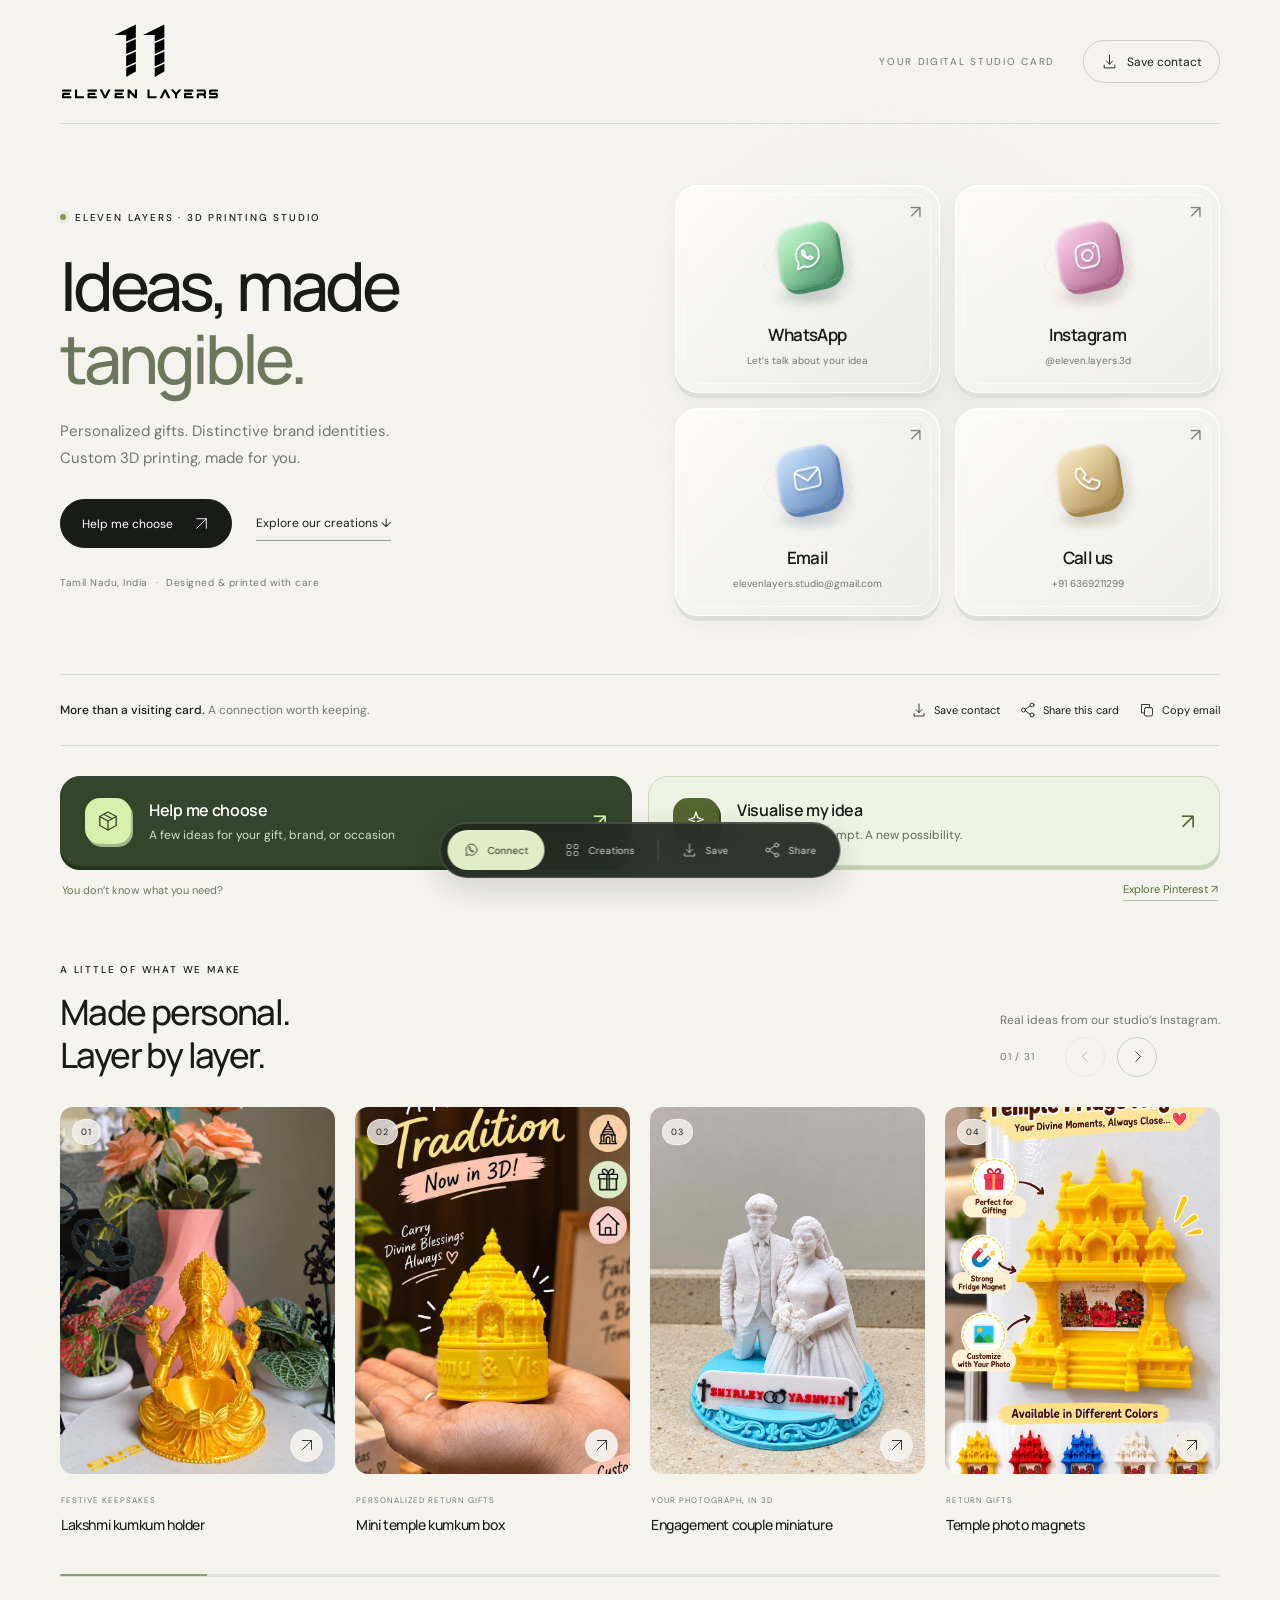
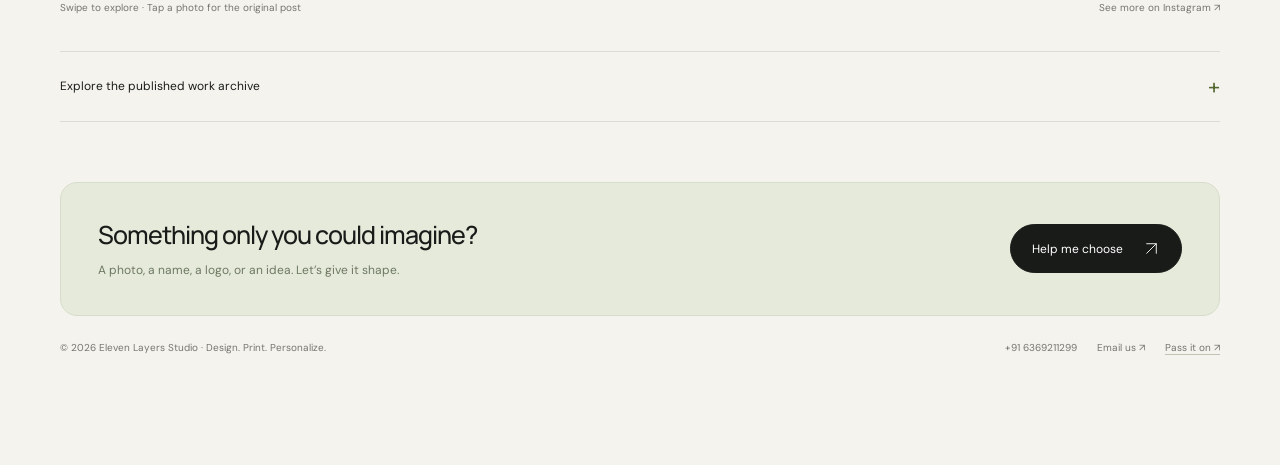
==== commit e54ec1a5: "Add text-only Idea Studio with ChatGPT and chat handoffs" ====
--- a/index.html
+++ b/index.html
@@ -6,6 +6,8 @@
 .discovery-actions{display:grid;grid-template-columns:1fr 1fr;gap:16px;margin-top:30px}.discovery-actions .idea-button{margin:0}.choose-entry{width:100%;text-align:left;background:#34452c;border-color:#34452c;color:#fff;box-shadow:0 4px 0 #23321d}.choose-entry:hover{background:#415337;box-shadow:0 7px 0 #23321d}.choose-entry .idea-icon{background:#daeeae;color:#34452c;box-shadow:2px 3px 0 #a5b88b}.choose-entry .idea-copy span{color:#d4dfcb}.choose-entry .idea-arrow{color:#daeeae}
 #project-dialog{width:min(700px,calc(100% - 24px));padding:0;max-height:calc(100dvh - 24px);overflow:hidden;border-radius:23px}#project-dialog[open]{display:flex;flex-direction:column}#project-dialog [hidden]{display:none!important}#project-dialog .dialog-top{padding:18px 25px;border-bottom:1px solid var(--line);flex-shrink:0}#project-dialog .dialog-top .eyebrow{font-size:9px}#project-dialog .close{flex-shrink:0}#project-form{display:flex;flex-direction:column;min-height:0;margin:0;overflow:hidden}.choose-body{padding:0 26px 22px;overflow-y:auto;overscroll-behavior:contain;scrollbar-width:thin;min-height:0}#project-dialog .dialog-title{margin:23px 0 10px;font-size:32px;outline:none}#project-dialog .dialog-copy{margin:0 0 21px;font-size:13px}.choose-progress{display:flex;gap:6px;width:68px;margin-left:auto;margin-right:18px}.choose-progress span{height:3px;border-radius:5px;flex:1;background:#d5d8cc}.choose-progress span.is-current{background:#738b4e}.choose-categories,.choose-example-fieldset,#choose-details{border:0;padding:0;margin:0;min-width:0}.choice-options{display:grid;grid-template-columns:1fr 1fr;gap:10px}.choice-card,.example-card{display:block;position:relative;margin:0;cursor:pointer}.choice-radio{position:absolute;width:1px;height:1px;opacity:0;pointer-events:none}.choice-surface{display:flex;flex-direction:column;gap:5px;min-height:76px;border:1px solid #d3d8ca;border-radius:13px;background:#fffdf8;padding:15px 17px;transition:border-color .18s,background .18s,box-shadow .18s}.choice-surface strong{font-size:13px;font-weight:600}.choice-surface small{font-size:10px;line-height:1.5;color:var(--muted)}.choice-radio:checked+.choice-surface{border-color:#71894c;background:#edf3e2;box-shadow:inset 0 0 0 1px #71894c}.choice-radio:focus-visible+.choice-surface,.choice-radio:focus-visible+.example-surface{outline:3px solid #698c34;outline-offset:3px}.choice-surface:hover{border-color:#8c9d75}.choose-unsure,.choose-open{display:flex;align-items:center;gap:9px;font-size:12px;margin:14px 0 0;min-height:32px;cursor:pointer}.choose-unsure input,.choose-open input{accent-color:#53662f;min-width:16px;min-height:16px;margin:0}.choose-example-fieldset{margin-top:20px}.choose-example-fieldset legend{font-size:12px;font-weight:500;padding:0;margin-bottom:11px;width:100%}.choose-example-fieldset legend span{font-size:10px;font-weight:400;color:var(--muted)}.choose-examples{display:grid;grid-template-columns:repeat(3,minmax(0,1fr));gap:11px}.example-surface{height:100%;display:flex;flex-direction:column;overflow:hidden;border:1px solid #d3d8ca;border-radius:12px;background:#fffdf8;transition:border-color .18s,box-shadow .18s}.example-surface img{display:block;width:100%;height:105px;object-fit:cover;object-position:center}.example-surface span{display:block;padding:10px 11px;font-size:11px;line-height:1.45;font-weight:500}.choice-radio:checked+.example-surface{border-color:#71894c;box-shadow:0 0 0 2px #71894c;background:#edf3e2}.choose-example-note{font-size:10px;line-height:1.6;color:var(--muted);margin:9px 0 0}.choose-footer{padding:17px 26px 19px;flex-shrink:0;border-top:1px solid var(--line);background:#f5f3ee}#project-dialog .choose-footer .button{margin:0;width:100%;min-height:48px}.choose-footer .form-note{margin:9px 0 0;line-height:1.5}.choose-back{display:inline-flex;align-items:center;gap:6px;border:0;padding:5px 0;background:none;font-size:11px;color:#53662f}.choose-summary{font-size:12px;line-height:1.7;padding:13px 15px;background:#e8eedf;border:1px solid #d4ddc7;border-radius:12px;margin:13px 0 2px}.choose-summary strong{font-weight:500}.choose-fields{display:grid;grid-template-columns:1fr 1fr;gap:14px}.choose-fields label,#choose-details>label{font-size:12px;margin:17px 0 8px}.choose-optional{font-size:10px;color:var(--muted);font-weight:400}#choose-details input{display:block;width:100%;min-width:0;min-height:45px;border:1px solid #d2d6c7;background:#fffdf8;border-radius:8px;padding:11px 12px;color:var(--ink);font:inherit;font-size:13px}#choose-details textarea{min-height:86px;font-size:13px}#choose-details input:focus-visible{outline:3px solid #698c34;outline-offset:2px}.choose-reference-note{font-size:11px;line-height:1.7;color:var(--muted);margin:15px 0 0}.choose-send svg{flex-shrink:0}
 @media(max-width:700px){.discovery-actions{grid-template-columns:1fr;gap:14px;margin-top:24px}#project-dialog .dialog-top{padding:15px 19px}.choose-body{padding:0 19px 19px}#project-dialog .dialog-title{font-size:26px;letter-spacing:-1px;margin-top:20px}#project-dialog .dialog-copy{font-size:12px;margin-bottom:17px}.choice-surface{min-height:73px;padding:13px}.choice-surface strong{font-size:12px}.choice-surface small{font-size:9px}.choose-examples{gap:8px}.example-surface img{height:88px}.example-surface span{padding:8px;font-size:10px}.choose-footer{padding:14px 19px 16px}.choose-fields{gap:11px}#choose-details input{font-size:12px;padding:11px 9px}#project-dialog .choose-send{font-size:11px;gap:13px}.choose-progress{width:46px;margin-right:12px}}@media(max-width:360px){.choice-surface{padding:11px}.example-surface img{height:74px}.choose-fields{grid-template-columns:1fr;gap:0}}
+
+.visualise-entry{background:#eff3e6;border-color:#cbd8b8}.visualise-entry .idea-icon{background:#53662f}.inspiration-link{display:flex;align-items:center;justify-content:space-between;gap:15px;padding:14px 2px 2px;color:#6b785d;font-size:11px;line-height:1.8}.inspiration-link span{color:#536b36;border-bottom:1px solid #b8c5a5;white-space:nowrap}@media(max-width:700px){.inspiration-link{font-size:10px;align-items:flex-start}.inspiration-link span{font-size:10px}}
 </style></head><body id="top"><a href="#main" class="skip">Skip to content</a><div class="wrap"><header class="header"><a class="brand" href="#top" aria-label="Eleven Layers home"><svg xmlns="http://www.w3.org/2000/svg" viewBox="75 315 1110 550" aria-hidden="true">
   
   
@@ -39,7 +41,7 @@
 </a><div class="header-right"><span class="micro">Your digital studio card</span><button class="plain-button" data-save><svg viewBox="0 0 32 32" fill="none" stroke="currentColor" stroke-width="1.7" stroke-linecap="round" stroke-linejoin="round" aria-hidden="true"><path d="M16 4v17m-6-6 6 6 6-6M6 23v5h20v-5"/></svg> Save contact</button></div></header>
 <main id="main"><section class="hero" id="connect" aria-labelledby="hero-title"><div class="hero-copy"><div class="eyebrow"><span class="status-dot"></span>Eleven Layers · 3D printing studio</div><h1 id="hero-title">Ideas, made<span>tangible.</span></h1><p class="intro">Personalized gifts. Distinctive brand identities.<br>Custom 3D printing, made for you.</p><div class="hero-actions"><button class="button" data-choose>Help me choose <svg viewBox="0 0 32 32" fill="none" stroke="currentColor" stroke-width="1.7" stroke-linecap="round" stroke-linejoin="round" aria-hidden="true"><path d="M7 25 25 7M7 7h18v18"/></svg></button><a class="text-link" href="#work">Explore our creations ↓</a></div><div class="location">Tamil Nadu, India <span aria-hidden="true">·</span> Designed & printed with care</div></div><div class="contact-grid" aria-label="Connect with Eleven Layers"><a class="contact-tile wa" href="https://wa.me/916369211299" aria-label="Chat on WhatsApp Business" target="_blank" rel="noopener noreferrer"><span class="tile-arrow">↗</span><span class="icon-stage"><span class="icon-shadow"></span><span class="icon-cube"><svg viewBox="0 0 32 32" fill="none" stroke="currentColor" stroke-width="1.7" stroke-linecap="round" stroke-linejoin="round" aria-hidden="true"><path d="M27 15.5a11 11 0 0 1-16 9.8L5 27l1.7-5.8A11 11 0 1 1 27 15.5Z"/><path d="M12 10c-4 4 6 13 9 9l-3-2-2 1-3-3 1-2-2-3Z"/></svg></span><span class="orbit"></span></span><span class="tile-text"><strong>WhatsApp</strong><span>Let’s talk about your idea</span></span></a><a class="contact-tile ig" href="https://www.instagram.com/eleven.layers.3d/" aria-label="Open Eleven Layers Instagram" target="_blank" rel="noopener noreferrer"><span class="tile-arrow">↗</span><span class="icon-stage"><span class="icon-shadow"></span><span class="icon-cube"><svg viewBox="0 0 32 32" fill="none" stroke="currentColor" stroke-width="1.7" stroke-linecap="round" stroke-linejoin="round" aria-hidden="true"><rect x="5" y="5" width="22" height="22" rx="7"/><circle cx="16" cy="16" r="5"/><circle cx="23" cy="9" r="1" fill="currentColor" stroke="none"/></svg></span><span class="orbit"></span></span><span class="tile-text"><strong>Instagram</strong><span>@eleven.layers.3d</span></span></a><a class="contact-tile mail" href="mailto:elevenlayers.studio@gmail.com" aria-label="Email Eleven Layers Studio"><span class="tile-arrow">↗</span><span class="icon-stage"><span class="icon-shadow"></span><span class="icon-cube"><svg viewBox="0 0 32 32" fill="none" stroke="currentColor" stroke-width="1.7" stroke-linecap="round" stroke-linejoin="round" aria-hidden="true"><rect x="4" y="7" width="24" height="18" rx="4"/><path d="m5 9 11 9L27 9"/></svg></span><span class="orbit"></span></span><span class="tile-text"><strong>Email</strong><span>elevenlayers.studio@gmail.com</span></span></a><a class="contact-tile phone" href="tel:+916369211299" aria-label="Call Eleven Layers Studio at +91 6369211299"><span class="tile-arrow">↗</span><span class="icon-stage"><span class="icon-shadow"></span><span class="icon-cube"><svg viewBox="0 0 32 32" fill="none" stroke="currentColor" stroke-width="1.7" stroke-linecap="round" stroke-linejoin="round" aria-hidden="true"><path d="M11 5 7 6C0 14 19 33 26 25l1-4-7-4-3 3-5-5 3-3-4-7Z"/></svg></span><span class="orbit"></span></span><span class="tile-text"><strong>Call us</strong><span>+91 6369211299</span></span></a></div></section>
 <div class="save-strip"><p><strong>More than a visiting card.</strong> A connection worth keeping.</p><div class="strip-actions"><button data-save><svg viewBox="0 0 32 32" fill="none" stroke="currentColor" stroke-width="1.7" stroke-linecap="round" stroke-linejoin="round" aria-hidden="true"><path d="M16 4v17m-6-6 6 6 6-6M6 23v5h20v-5"/></svg> Save contact</button><button data-share><svg viewBox="0 0 32 32" fill="none" stroke="currentColor" stroke-width="1.7" stroke-linecap="round" stroke-linejoin="round" aria-hidden="true"><circle cx="24" cy="6" r="4"/><circle cx="7" cy="16" r="4"/><circle cx="24" cy="26" r="4"/><path d="m11 14 9-6m-9 10 9 6"/></svg> Share this card</button><button id="copy-email"><svg viewBox="0 0 32 32" fill="none" stroke="currentColor" stroke-width="1.7" stroke-linecap="round" stroke-linejoin="round" aria-hidden="true"><rect x="11" y="11" width="16" height="17" rx="3"/><path d="M21 10V5H5v17h5"/></svg> Copy email</button></div></div>
-<div class="discovery-actions"><button class="idea-button choose-entry" type="button" data-choose><span class="idea-icon" aria-hidden="true"><svg viewBox="0 0 32 32" fill="none" stroke="currentColor" stroke-width="1.7" stroke-linecap="round" stroke-linejoin="round"><path d="M16 4 5 10v12l11 6 11-6V10L16 4Z"/><path d="m5 10 11 6 11-6M16 16v12M10.5 7l11 6"/></svg></span><span class="idea-copy"><strong>Help me choose</strong><span>A few ideas for your gift, brand, or occasion</span></span><span class="idea-arrow" aria-hidden="true">↗</span></button><a class="idea-button" href="https://in.pinterest.com/search/pins/?q=trending%203d%20printed%20ideas&amp;rs=typed" target="_blank" rel="noopener noreferrer" aria-label="You don't know what you need? Explore 3D printing ideas on Pinterest, opens in a new tab"><span class="idea-icon" aria-hidden="true"><svg viewBox="0 0 32 32" fill="none" stroke="currentColor" stroke-width="1.7" stroke-linecap="round" stroke-linejoin="round"><path d="M16 4l2.4 7.6L26 14l-7.6 2.4L16 24l-2.4-7.6L6 14l7.6-2.4L16 4Z"/><path d="M25 21l.8 2.2L28 24l-2.2.8L25 27l-.8-2.2L22 24l2.2-.8L25 21Z"/></svg></span><span class="idea-copy"><strong>You don’t know what you need?</strong><span>Explore 3D printing ideas on Pinterest</span></span><span class="idea-arrow" aria-hidden="true">↗</span></a></div>
+<div class="discovery-actions"><button class="idea-button choose-entry" type="button" data-choose><span class="idea-icon" aria-hidden="true"><svg viewBox="0 0 32 32" fill="none" stroke="currentColor" stroke-width="1.7" stroke-linecap="round" stroke-linejoin="round"><path d="M16 4 5 10v12l11 6 11-6V10L16 4Z"/><path d="m5 10 11 6 11-6M16 16v12M10.5 7l11 6"/></svg></span><span class="idea-copy"><strong>Help me choose</strong><span>A few ideas for your gift, brand, or occasion</span></span><span class="idea-arrow" aria-hidden="true">↗</span></button><a class="idea-button visualise-entry" href="idea-studio/"><span class="idea-icon" aria-hidden="true"><svg viewBox="0 0 32 32" fill="none" stroke="currentColor" stroke-width="1.7" stroke-linecap="round" stroke-linejoin="round"><path d="M16 4l2.4 7.6L26 14l-7.6 2.4L16 24l-2.4-7.6L6 14l7.6-2.4L16 4Z"/><path d="M25 21l.8 2.2L28 24l-2.2.8L25 27l-.8-2.2L22 24l2.2-.8L25 21Z"/></svg></span><span class="idea-copy"><strong>Visualise my idea</strong><span>Your words. A prompt. A new possibility.</span></span><span class="idea-arrow" aria-hidden="true">↗</span></a></div><a class="inspiration-link" href="https://in.pinterest.com/search/pins/?q=trending%203d%20printed%20ideas&amp;rs=typed" target="_blank" rel="noopener noreferrer">You don’t know what you need? <span>Explore Pinterest ↗</span></a>
 <section class="work" id="work" aria-labelledby="work-title"><div class="work-header"><div><div class="eyebrow">A little of what we make</div><h2 class="section-heading" id="work-title">Made personal.<br>Layer by layer.</h2></div><div><p class="work-intro">Real ideas from our studio’s Instagram.</p><div class="carousel-tools"><span class="counter" id="carousel-counter" aria-live="off">01 / 31</span><button id="previous" aria-label="Previous products"><svg viewBox="0 0 32 32" fill="none" stroke="currentColor" stroke-width="1.7" stroke-linecap="round" stroke-linejoin="round" aria-hidden="true"><path d="m19 7-9 9 9 9"/></svg></button><button id="next" aria-label="Next products"><svg viewBox="0 0 32 32" fill="none" stroke="currentColor" stroke-width="1.7" stroke-linecap="round" stroke-linejoin="round" aria-hidden="true"><path d="m13 7 9 9-9 9"/></svg></button></div></div></div><div class="product-track" id="product-track" role="region" aria-roledescription="carousel" aria-label="Studio creations. Swipe, scroll, or use arrow keys to browse." tabindex="0"><article class="product-slide" aria-label="1 of 31: Lakshmi kumkum holder"><a href="https://www.instagram.com/eleven.layers.3d/reel/De_qGFGyLFH/" target="_blank" rel="noopener noreferrer" class="product-photo"><img src="assets/studio-01.jpg" alt="Lakshmi kumkum holder shared by Eleven Layers on Instagram" loading="lazy" draggable="false"><span class="photo-number">01</span><span class="open-photo"><svg viewBox="0 0 32 32" fill="none" stroke="currentColor" stroke-width="1.7" stroke-linecap="round" stroke-linejoin="round" aria-hidden="true"><path d="M7 25 25 7M7 7h18v18"/></svg><span class="sr-only">Open original Instagram post</span></span></a><div class="product-caption"><span>Festive keepsakes</span><h3>Lakshmi kumkum holder</h3></div></article><article class="product-slide" aria-label="2 of 31: Mini temple kumkum box"><a href="https://www.instagram.com/eleven.layers.3d/reel/DcEIQJ5S-2O/" target="_blank" rel="noopener noreferrer" class="product-photo"><img src="assets/studio-02.jpg" alt="Mini temple kumkum box shared by Eleven Layers on Instagram" loading="lazy" draggable="false"><span class="photo-number">02</span><span class="open-photo"><svg viewBox="0 0 32 32" fill="none" stroke="currentColor" stroke-width="1.7" stroke-linecap="round" stroke-linejoin="round" aria-hidden="true"><path d="M7 25 25 7M7 7h18v18"/></svg><span class="sr-only">Open original Instagram post</span></span></a><div class="product-caption"><span>Personalized return gifts</span><h3>Mini temple kumkum box</h3></div></article><article class="product-slide" aria-label="3 of 31: Engagement couple miniature"><a href="https://www.instagram.com/eleven.layers.3d/p/De7J5oySXmO/" target="_blank" rel="noopener noreferrer" class="product-photo"><img src="assets/studio-03.jpg" alt="Engagement couple miniature shared by Eleven Layers on Instagram" loading="lazy" draggable="false"><span class="photo-number">03</span><span class="open-photo"><svg viewBox="0 0 32 32" fill="none" stroke="currentColor" stroke-width="1.7" stroke-linecap="round" stroke-linejoin="round" aria-hidden="true"><path d="M7 25 25 7M7 7h18v18"/></svg><span class="sr-only">Open original Instagram post</span></span></a><div class="product-caption"><span>Your photograph, in 3D</span><h3>Engagement couple miniature</h3></div></article><article class="product-slide" aria-label="4 of 31: Temple photo magnets"><a href="https://www.instagram.com/eleven.layers.3d/reel/DemDOE8y7Di/" target="_blank" rel="noopener noreferrer" class="product-photo"><img src="assets/studio-04.jpg" alt="Temple photo magnets shared by Eleven Layers on Instagram" loading="lazy" draggable="false"><span class="photo-number">04</span><span class="open-photo"><svg viewBox="0 0 32 32" fill="none" stroke="currentColor" stroke-width="1.7" stroke-linecap="round" stroke-linejoin="round" aria-hidden="true"><path d="M7 25 25 7M7 7h18v18"/></svg><span class="sr-only">Open original Instagram post</span></span></a><div class="product-caption"><span>Return gifts</span><h3>Temple photo magnets</h3></div></article><article class="product-slide" aria-label="5 of 31: Name piggy bank"><a href="https://www.instagram.com/eleven.layers.3d/p/De7K7-fSCEw/" target="_blank" rel="noopener noreferrer" class="product-photo"><img src="assets/studio-05.jpg" alt="Name piggy bank shared by Eleven Layers on Instagram" loading="lazy" draggable="false"><span class="photo-number">05</span><span class="open-photo"><svg viewBox="0 0 32 32" fill="none" stroke="currentColor" stroke-width="1.7" stroke-linecap="round" stroke-linejoin="round" aria-hidden="true"><path d="M7 25 25 7M7 7h18v18"/></svg><span class="sr-only">Open original Instagram post</span></span></a><div class="product-caption"><span>Personalized gifts</span><h3>Name piggy bank</h3></div></article><article class="product-slide" aria-label="6 of 31: Mini flower-vase magnets"><a href="https://www.instagram.com/eleven.layers.3d/p/DdG8Z45lOLf/" target="_blank" rel="noopener noreferrer" class="product-photo"><img src="assets/studio-06.jpg" alt="Mini flower-vase magnets shared by Eleven Layers on Instagram" loading="lazy" draggable="false"><span class="photo-number">06</span><span class="open-photo"><svg viewBox="0 0 32 32" fill="none" stroke="currentColor" stroke-width="1.7" stroke-linecap="round" stroke-linejoin="round" aria-hidden="true"><path d="M7 25 25 7M7 7h18v18"/></svg><span class="sr-only">Open original Instagram post</span></span></a><div class="product-caption"><span>Little gifts, lots of colour</span><h3>Mini flower-vase magnets</h3></div></article><article class="product-slide" aria-label="7 of 31: Name keychain with charm"><a href="https://www.instagram.com/eleven.layers.3d/reel/DcGVALDSHHV/" target="_blank" rel="noopener noreferrer" class="product-photo"><img src="assets/studio-07.jpg" alt="Name keychain with charm shared by Eleven Layers on Instagram" loading="lazy" draggable="false"><span class="photo-number">07</span><span class="open-photo"><svg viewBox="0 0 32 32" fill="none" stroke="currentColor" stroke-width="1.7" stroke-linecap="round" stroke-linejoin="round" aria-hidden="true"><path d="M7 25 25 7M7 7h18v18"/></svg><span class="sr-only">Open original Instagram post</span></span></a><div class="product-caption"><span>Made with your name</span><h3>Name keychain with charm</h3></div></article><article class="product-slide" aria-label="8 of 31: Dentist pen stand"><a href="https://www.instagram.com/eleven.layers.3d/reel/Deo8TVFyIsM/" target="_blank" rel="noopener noreferrer" class="product-photo"><img src="assets/studio-08.jpg" alt="Dentist pen stand shared by Eleven Layers on Instagram" loading="lazy" draggable="false"><span class="photo-number">08</span><span class="open-photo"><svg viewBox="0 0 32 32" fill="none" stroke="currentColor" stroke-width="1.7" stroke-linecap="round" stroke-linejoin="round" aria-hidden="true"><path d="M7 25 25 7M7 7h18v18"/></svg><span class="sr-only">Open original Instagram post</span></span></a><div class="product-caption"><span>Personalized desk pieces</span><h3>Dentist pen stand</h3></div></article><article class="product-slide" aria-label="9 of 31: Portrait miniature"><a href="https://www.instagram.com/eleven.layers.3d/p/DewNO6myuxP/" target="_blank" rel="noopener noreferrer" class="product-photo"><img src="assets/studio-09.jpg" alt="Portrait miniature shared by Eleven Layers on Instagram" loading="lazy" draggable="false"><span class="photo-number">09</span><span class="open-photo"><svg viewBox="0 0 32 32" fill="none" stroke="currentColor" stroke-width="1.7" stroke-linecap="round" stroke-linejoin="round" aria-hidden="true"><path d="M7 25 25 7M7 7h18v18"/></svg><span class="sr-only">Open original Instagram post</span></span></a><div class="product-caption"><span>Photo-to-3D keepsakes</span><h3>Portrait miniature</h3></div></article><article class="product-slide" aria-label="10 of 31: Corporate logo pen stand"><a href="https://www.instagram.com/eleven.layers.3d/p/DdoKTpXFJDZ/" target="_blank" rel="noopener noreferrer" class="product-photo"><img src="assets/studio-10.jpg" alt="Corporate logo pen stand shared by Eleven Layers on Instagram" loading="lazy" draggable="false"><span class="photo-number">10</span><span class="open-photo"><svg viewBox="0 0 32 32" fill="none" stroke="currentColor" stroke-width="1.7" stroke-linecap="round" stroke-linejoin="round" aria-hidden="true"><path d="M7 25 25 7M7 7h18v18"/></svg><span class="sr-only">Open original Instagram post</span></span></a><div class="product-caption"><span>Business branding</span><h3>Corporate logo pen stand</h3></div></article><article class="product-slide" aria-label="11 of 31: Dhee Cakes logo"><a href="https://www.instagram.com/eleven.layers.3d/reel/De128d4SVOs/" target="_blank" rel="noopener noreferrer" class="product-photo"><img src="assets/studio-11.jpg" alt="Dhee Cakes logo shared by Eleven Layers on Instagram" loading="lazy" draggable="false"><span class="photo-number">11</span><span class="open-photo"><svg viewBox="0 0 32 32" fill="none" stroke="currentColor" stroke-width="1.7" stroke-linecap="round" stroke-linejoin="round" aria-hidden="true"><path d="M7 25 25 7M7 7h18v18"/></svg><span class="sr-only">Open original Instagram post</span></span></a><div class="product-caption"><span>Custom brand identities</span><h3>Dhee Cakes logo</h3></div></article><article class="product-slide" aria-label="12 of 31: Clinic wall logo"><a href="https://www.instagram.com/eleven.layers.3d/reel/De364j2yJzS/" target="_blank" rel="noopener noreferrer" class="product-photo"><img src="assets/studio-12.jpg" alt="Clinic wall logo shared by Eleven Layers on Instagram" loading="lazy" draggable="false"><span class="photo-number">12</span><span class="open-photo"><svg viewBox="0 0 32 32" fill="none" stroke="currentColor" stroke-width="1.7" stroke-linecap="round" stroke-linejoin="round" aria-hidden="true"><path d="M7 25 25 7M7 7h18v18"/></svg><span class="sr-only">Open original Instagram post</span></span></a><div class="product-caption"><span>Custom signage</span><h3>Clinic wall logo</h3></div></article><article class="product-slide" aria-label="13 of 31: Peekaboo school project"><a href="https://www.instagram.com/eleven.layers.3d/reel/Dcp_sBASxJN/" target="_blank" rel="noopener noreferrer" class="product-photo"><img src="assets/studio-13.jpg" alt="Peekaboo school project shared by Eleven Layers on Instagram" loading="lazy" draggable="false"><span class="photo-number">13</span><span class="open-photo"><svg viewBox="0 0 32 32" fill="none" stroke="currentColor" stroke-width="1.7" stroke-linecap="round" stroke-linejoin="round" aria-hidden="true"><path d="M7 25 25 7M7 7h18v18"/></svg><span class="sr-only">Open original Instagram post</span></span></a><div class="product-caption"><span>Custom commissions</span><h3>Peekaboo school project</h3></div></article><article class="product-slide" aria-label="14 of 31: Heart photo magnet"><a href="https://www.instagram.com/eleven.layers.3d/reel/DcL6vVKy6q8/" target="_blank" rel="noopener noreferrer" class="product-photo"><img src="assets/studio-14.jpg" alt="Heart photo magnet shared by Eleven Layers on Instagram" loading="lazy" draggable="false"><span class="photo-number">14</span><span class="open-photo"><svg viewBox="0 0 32 32" fill="none" stroke="currentColor" stroke-width="1.7" stroke-linecap="round" stroke-linejoin="round" aria-hidden="true"><path d="M7 25 25 7M7 7h18v18"/></svg><span class="sr-only">Open original Instagram post</span></span></a><div class="product-caption"><span>Personalized keepsakes</span><h3>Heart photo magnet</h3></div></article><article class="product-slide" aria-label="15 of 31: Colour activity toy"><a href="https://www.instagram.com/eleven.layers.3d/p/DeytfdrlNAy/" target="_blank" rel="noopener noreferrer" class="product-photo"><img src="assets/studio-15.jpg" alt="Colour activity toy shared by Eleven Layers on Instagram" loading="lazy" draggable="false"><span class="photo-number">15</span><span class="open-photo"><svg viewBox="0 0 32 32" fill="none" stroke="currentColor" stroke-width="1.7" stroke-linecap="round" stroke-linejoin="round" aria-hidden="true"><path d="M7 25 25 7M7 7h18v18"/></svg><span class="sr-only">Open original Instagram post</span></span></a><div class="product-caption"><span>Playful creations</span><h3>Colour activity toy</h3></div></article><article class="product-slide" aria-label="16 of 31: Animal puzzles"><a href="https://www.instagram.com/eleven.layers.3d/reel/Dd3pqxXylcD/" target="_blank" rel="noopener noreferrer" class="product-photo"><img src="assets/studio-16.jpg" alt="Animal puzzles shared by Eleven Layers on Instagram" loading="lazy" draggable="false"><span class="photo-number">16</span><span class="open-photo"><svg viewBox="0 0 32 32" fill="none" stroke="currentColor" stroke-width="1.7" stroke-linecap="round" stroke-linejoin="round" aria-hidden="true"><path d="M7 25 25 7M7 7h18v18"/></svg><span class="sr-only">Open original Instagram post</span></span></a><div class="product-caption"><span>Interlocking animal designs</span><h3>Animal puzzles</h3></div></article><article class="product-slide" aria-label="17 of 31: Animal figures"><a href="https://www.instagram.com/eleven.layers.3d/p/DdMTZAeFLLq/" target="_blank" rel="noopener noreferrer" class="product-photo"><img src="assets/studio-17.jpg" alt="Animal figures shared by Eleven Layers on Instagram" loading="lazy" draggable="false"><span class="photo-number">17</span><span class="open-photo"><svg viewBox="0 0 32 32" fill="none" stroke="currentColor" stroke-width="1.7" stroke-linecap="round" stroke-linejoin="round" aria-hidden="true"><path d="M7 25 25 7M7 7h18v18"/></svg><span class="sr-only">Open original Instagram post</span></span></a><div class="product-caption"><span>Tiny colourful companions</span><h3>Animal figures</h3></div></article><article class="product-slide" aria-label="18 of 31: Mini charms collection"><a href="https://www.instagram.com/eleven.layers.3d/reel/DdgdT6Cynt8/" target="_blank" rel="noopener noreferrer" class="product-photo"><img src="assets/studio-18.jpg" alt="Mini charms collection shared by Eleven Layers on Instagram" loading="lazy" draggable="false"><span class="photo-number">18</span><span class="open-photo"><svg viewBox="0 0 32 32" fill="none" stroke="currentColor" stroke-width="1.7" stroke-linecap="round" stroke-linejoin="round" aria-hidden="true"><path d="M7 25 25 7M7 7h18v18"/></svg><span class="sr-only">Open original Instagram post</span></span></a><div class="product-caption"><span>Small gifts with personality</span><h3>Mini charms collection</h3></div></article><article class="product-slide" aria-label="19 of 31: Magnetic name design"><a href="https://www.instagram.com/eleven.layers.3d/p/DdEQ_spFFu-/" target="_blank" rel="noopener noreferrer" class="product-photo"><img src="assets/studio-19.jpg" alt="Magnetic name design shared by Eleven Layers on Instagram" loading="lazy" draggable="false"><span class="photo-number">19</span><span class="open-photo"><svg viewBox="0 0 32 32" fill="none" stroke="currentColor" stroke-width="1.7" stroke-linecap="round" stroke-linejoin="round" aria-hidden="true"><path d="M7 25 25 7M7 7h18v18"/></svg><span class="sr-only">Open original Instagram post</span></span></a><div class="product-caption"><span>Names made personal</span><h3>Magnetic name design</h3></div></article><article class="product-slide" aria-label="20 of 31: Photo lithophane"><a href="https://www.instagram.com/eleven.layers.3d/p/DeyMOlESdZ-/" target="_blank" rel="noopener noreferrer" class="product-photo"><img src="assets/studio-20.jpg" alt="Photo lithophane shared by Eleven Layers on Instagram" loading="lazy" draggable="false"><span class="photo-number">20</span><span class="open-photo"><svg viewBox="0 0 32 32" fill="none" stroke="currentColor" stroke-width="1.7" stroke-linecap="round" stroke-linejoin="round" aria-hidden="true"><path d="M7 25 25 7M7 7h18v18"/></svg><span class="sr-only">Open original Instagram post</span></span></a><div class="product-caption"><span>A memory that glows</span><h3>Photo lithophane</h3></div></article><article class="product-slide" aria-label="21 of 31: Vinayagar idol"><a href="https://www.instagram.com/eleven.layers.3d/reel/DdBkBXTyovQ/" target="_blank" rel="noopener noreferrer" class="product-photo"><img src="assets/studio-21.jpg" alt="Vinayagar idol shared by Eleven Layers on Instagram" loading="lazy" draggable="false"><span class="photo-number">21</span><span class="open-photo"><svg viewBox="0 0 32 32" fill="none" stroke="currentColor" stroke-width="1.7" stroke-linecap="round" stroke-linejoin="round" aria-hidden="true"><path d="M7 25 25 7M7 7h18v18"/></svg><span class="sr-only">Open original Instagram post</span></span></a><div class="product-caption"><span>Festive creations</span><h3>Vinayagar idol</h3></div></article><article class="product-slide" aria-label="22 of 31: Krishna creation"><a href="https://www.instagram.com/eleven.layers.3d/reel/Dc53qZyyeHX/" target="_blank" rel="noopener noreferrer" class="product-photo"><img src="assets/studio-22.jpg" alt="Krishna creation shared by Eleven Layers on Instagram" loading="lazy" draggable="false"><span class="photo-number">22</span><span class="open-photo"><svg viewBox="0 0 32 32" fill="none" stroke="currentColor" stroke-width="1.7" stroke-linecap="round" stroke-linejoin="round" aria-hidden="true"><path d="M7 25 25 7M7 7h18v18"/></svg><span class="sr-only">Open original Instagram post</span></span></a><div class="product-caption"><span>Devotional gifts</span><h3>Krishna creation</h3></div></article><article class="product-slide" aria-label="23 of 31: Praying-hands vase"><a href="https://www.instagram.com/eleven.layers.3d/p/DdjLu-zlBPB/" target="_blank" rel="noopener noreferrer" class="product-photo"><img src="assets/studio-23.jpg" alt="Praying-hands vase shared by Eleven Layers on Instagram" loading="lazy" draggable="false"><span class="photo-number">23</span><span class="open-photo"><svg viewBox="0 0 32 32" fill="none" stroke="currentColor" stroke-width="1.7" stroke-linecap="round" stroke-linejoin="round" aria-hidden="true"><path d="M7 25 25 7M7 7h18v18"/></svg><span class="sr-only">Open original Instagram post</span></span></a><div class="product-caption"><span>Sculptural creations</span><h3>Praying-hands vase</h3></div></article><article class="product-slide" aria-label="24 of 31: Twisted flower vase"><a href="https://www.instagram.com/eleven.layers.3d/p/DdgDTOHFK-M/" target="_blank" rel="noopener noreferrer" class="product-photo"><img src="assets/studio-24.jpg" alt="Twisted flower vase shared by Eleven Layers on Instagram" loading="lazy" draggable="false"><span class="photo-number">24</span><span class="open-photo"><svg viewBox="0 0 32 32" fill="none" stroke="currentColor" stroke-width="1.7" stroke-linecap="round" stroke-linejoin="round" aria-hidden="true"><path d="M7 25 25 7M7 7h18v18"/></svg><span class="sr-only">Open original Instagram post</span></span></a><div class="product-caption"><span>Form, printed in layers</span><h3>Twisted flower vase</h3></div></article><article class="product-slide" aria-label="25 of 31: Buddha pot stand"><a href="https://www.instagram.com/eleven.layers.3d/reel/Dc8a95mS4fN/" target="_blank" rel="noopener noreferrer" class="product-photo"><img src="assets/studio-25.jpg" alt="Buddha pot stand shared by Eleven Layers on Instagram" loading="lazy" draggable="false"><span class="photo-number">25</span><span class="open-photo"><svg viewBox="0 0 32 32" fill="none" stroke="currentColor" stroke-width="1.7" stroke-linecap="round" stroke-linejoin="round" aria-hidden="true"><path d="M7 25 25 7M7 7h18v18"/></svg><span class="sr-only">Open original Instagram post</span></span></a><div class="product-caption"><span>Sculptural creations</span><h3>Buddha pot stand</h3></div></article><article class="product-slide" aria-label="26 of 31: Everyday essentials tray"><a href="https://www.instagram.com/eleven.layers.3d/p/DdWTTHqFNvc/" target="_blank" rel="noopener noreferrer" class="product-photo"><img src="assets/studio-26.jpg" alt="Everyday essentials tray shared by Eleven Layers on Instagram" loading="lazy" draggable="false"><span class="photo-number">26</span><span class="open-photo"><svg viewBox="0 0 32 32" fill="none" stroke="currentColor" stroke-width="1.7" stroke-linecap="round" stroke-linejoin="round" aria-hidden="true"><path d="M7 25 25 7M7 7h18v18"/></svg><span class="sr-only">Open original Instagram post</span></span></a><div class="product-caption"><span>Made for the little things</span><h3>Everyday essentials tray</h3></div></article><article class="product-slide" aria-label="27 of 31: Personalized key holder"><a href="https://www.instagram.com/eleven.layers.3d/p/Dc0zLg2lPkJ/" target="_blank" rel="noopener noreferrer" class="product-photo"><img src="assets/studio-27.jpg" alt="Personalized key holder shared by Eleven Layers on Instagram" loading="lazy" draggable="false"><span class="photo-number">27</span><span class="open-photo"><svg viewBox="0 0 32 32" fill="none" stroke="currentColor" stroke-width="1.7" stroke-linecap="round" stroke-linejoin="round" aria-hidden="true"><path d="M7 25 25 7M7 7h18v18"/></svg><span class="sr-only">Open original Instagram post</span></span></a><div class="product-caption"><span>A name for your space</span><h3>Personalized key holder</h3></div></article><article class="product-slide" aria-label="28 of 31: School pen stands"><a href="https://www.instagram.com/eleven.layers.3d/p/DdO_B-GD-W3/" target="_blank" rel="noopener noreferrer" class="product-photo"><img src="assets/studio-28.jpg" alt="School pen stands shared by Eleven Layers on Instagram" loading="lazy" draggable="false"><span class="photo-number">28</span><span class="open-photo"><svg viewBox="0 0 32 32" fill="none" stroke="currentColor" stroke-width="1.7" stroke-linecap="round" stroke-linejoin="round" aria-hidden="true"><path d="M7 25 25 7M7 7h18v18"/></svg><span class="sr-only">Open original Instagram post</span></span></a><div class="product-caption"><span>Custom desk pieces</span><h3>School pen stands</h3></div></article><article class="product-slide" aria-label="29 of 31: Storage rack"><a href="https://www.instagram.com/eleven.layers.3d/p/Dc_CdrVFLxz/" target="_blank" rel="noopener noreferrer" class="product-photo"><img src="assets/studio-29.jpg" alt="Storage rack shared by Eleven Layers on Instagram" loading="lazy" draggable="false"><span class="photo-number">29</span><span class="open-photo"><svg viewBox="0 0 32 32" fill="none" stroke="currentColor" stroke-width="1.7" stroke-linecap="round" stroke-linejoin="round" aria-hidden="true"><path d="M7 25 25 7M7 7h18v18"/></svg><span class="sr-only">Open original Instagram post</span></span></a><div class="product-caption"><span>Custom functional prints</span><h3>Storage rack</h3></div></article><article class="product-slide" aria-label="30 of 31: Spoon stand"><a href="https://www.instagram.com/eleven.layers.3d/p/DcwIKOXDzFg/" target="_blank" rel="noopener noreferrer" class="product-photo"><img src="assets/studio-30.jpg" alt="Spoon stand shared by Eleven Layers on Instagram" loading="lazy" draggable="false"><span class="photo-number">30</span><span class="open-photo"><svg viewBox="0 0 32 32" fill="none" stroke="currentColor" stroke-width="1.7" stroke-linecap="round" stroke-linejoin="round" aria-hidden="true"><path d="M7 25 25 7M7 7h18v18"/></svg><span class="sr-only">Open original Instagram post</span></span></a><div class="product-caption"><span>Everyday creations</span><h3>Spoon stand</h3></div></article><article class="product-slide" aria-label="31 of 31: Elephant tealight holder"><a href="https://www.instagram.com/eleven.layers.3d/p/De9G5cnS-Kd/" target="_blank" rel="noopener noreferrer" class="product-photo"><img src="assets/studio-31.jpg" alt="Elephant tealight holder shared by Eleven Layers on Instagram" loading="lazy" draggable="false"><span class="photo-number">31</span><span class="open-photo"><svg viewBox="0 0 32 32" fill="none" stroke="currentColor" stroke-width="1.7" stroke-linecap="round" stroke-linejoin="round" aria-hidden="true"><path d="M7 25 25 7M7 7h18v18"/></svg><span class="sr-only">Open original Instagram post</span></span></a><div class="product-caption"><span>Festive gifts</span><h3>Elephant tealight holder</h3></div></article></div><div class="progress-track" aria-hidden="true"><div class="progress-fill" id="carousel-progress"></div></div><div class="carousel-footer"><span>Swipe to explore · Tap a photo for the original post</span><a class="text-link" href="https://www.instagram.com/eleven.layers.3d/" target="_blank" rel="noopener noreferrer">See more on Instagram ↗</a></div><details class="work-archive"><summary><span>Explore the published work archive</span><span class="archive-plus" aria-hidden="true">+</span></summary><p class="archive-intro">More creations shared by our studio. Follow any title to its original Instagram post.</p><div class="archive-grid"><section class="archive-group"><h3>Personalized keepsakes</h3><ul><li><a href="https://www.instagram.com/eleven.layers.3d/p/De7J5oySXmO/" target="_blank" rel="noopener noreferrer"><span>Engagement &amp; couple miniatures</span><span aria-hidden="true">↗</span></a></li><li><a href="https://www.instagram.com/eleven.layers.3d/p/DewNO6myuxP/" target="_blank" rel="noopener noreferrer"><span>Photo-to-3D portrait miniatures</span><span aria-hidden="true">↗</span></a></li><li><a href="https://www.instagram.com/eleven.layers.3d/p/DeyMOlESdZ-/" target="_blank" rel="noopener noreferrer"><span>Lithophane photo keepsakes</span><span aria-hidden="true">↗</span></a></li><li><a href="https://www.instagram.com/eleven.layers.3d/p/De7K7-fSCEw/" target="_blank" rel="noopener noreferrer"><span>Name piggy banks</span><span aria-hidden="true">↗</span></a></li><li><a href="https://www.instagram.com/eleven.layers.3d/reel/DcGVALDSHHV/" target="_blank" rel="noopener noreferrer"><span>Name keychains with charms</span><span aria-hidden="true">↗</span></a></li><li><a href="https://www.instagram.com/eleven.layers.3d/reel/DcL6vVKy6q8/" target="_blank" rel="noopener noreferrer"><span>Heart-shaped photo magnets</span><span aria-hidden="true">↗</span></a></li><li><a href="https://www.instagram.com/eleven.layers.3d/reel/DdgdT6Cynt8/" target="_blank" rel="noopener noreferrer"><span>Mini charms &amp; gift collection</span><span aria-hidden="true">↗</span></a></li></ul></section><section class="archive-group"><h3>Business & desk projects</h3><ul><li><a href="https://www.instagram.com/stories/highlights/18147777403478050/" target="_blank" rel="noopener noreferrer"><span>Custom 3D wall frames</span><span aria-hidden="true">↗</span></a></li><li><a href="https://www.instagram.com/eleven.layers.3d/reel/De364j2yJzS/" target="_blank" rel="noopener noreferrer"><span>Dermatology clinic wall logo</span><span aria-hidden="true">↗</span></a></li><li><a href="https://www.instagram.com/eleven.layers.3d/reel/De128d4SVOs/" target="_blank" rel="noopener noreferrer"><span>Dhee Cakes brand logo</span><span aria-hidden="true">↗</span></a></li><li><a href="https://www.instagram.com/eleven.layers.3d/p/DdoKTpXFJDZ/" target="_blank" rel="noopener noreferrer"><span>Corporate logo pen stands</span><span aria-hidden="true">↗</span></a></li><li><a href="https://www.instagram.com/eleven.layers.3d/reel/Deo8TVFyIsM/" target="_blank" rel="noopener noreferrer"><span>Dentist pen stands</span><span aria-hidden="true">↗</span></a></li><li><a href="https://www.instagram.com/eleven.layers.3d/p/DdO_B-GD-W3/" target="_blank" rel="noopener noreferrer"><span>School &amp; classroom pen stands</span><span aria-hidden="true">↗</span></a></li><li><a href="https://www.instagram.com/eleven.layers.3d/reel/Dc3YVjdyVDM/" target="_blank" rel="noopener noreferrer"><span>Personalized pen stands</span><span aria-hidden="true">↗</span></a></li><li><a href="https://www.instagram.com/eleven.layers.3d/reel/Dcp_sBASxJN/" target="_blank" rel="noopener noreferrer"><span>Peekaboo school branding</span><span aria-hidden="true">↗</span></a></li><li><a href="https://www.instagram.com/eleven.layers.3d/reel/Devu2apSDt4/" target="_blank" rel="noopener noreferrer"><span>Customer-supplied custom designs</span><span aria-hidden="true">↗</span></a></li></ul></section><section class="archive-group"><h3>Return gifts & play</h3><ul><li><a href="https://www.instagram.com/eleven.layers.3d/reel/DemDOE8y7Di/" target="_blank" rel="noopener noreferrer"><span>Temple photo fridge magnets</span><span aria-hidden="true">↗</span></a></li><li><a href="https://www.instagram.com/eleven.layers.3d/p/DdG8Z45lOLf/" target="_blank" rel="noopener noreferrer"><span>Mini flower-vase magnets</span><span aria-hidden="true">↗</span></a></li><li><a href="https://www.instagram.com/eleven.layers.3d/p/DdEQ_spFFu-/" target="_blank" rel="noopener noreferrer"><span>Magnetic name designs</span><span aria-hidden="true">↗</span></a></li><li><a href="https://www.instagram.com/eleven.layers.3d/reel/Dd3pqxXylcD/" target="_blank" rel="noopener noreferrer"><span>Animal puzzles</span><span aria-hidden="true">↗</span></a></li><li><a href="https://www.instagram.com/eleven.layers.3d/p/DdMTZAeFLLq/" target="_blank" rel="noopener noreferrer"><span>Animal figures</span><span aria-hidden="true">↗</span></a></li><li><a href="https://www.instagram.com/eleven.layers.3d/p/DeytfdrlNAy/" target="_blank" rel="noopener noreferrer"><span>Colour activity toy</span><span aria-hidden="true">↗</span></a></li></ul></section><section class="archive-group"><h3>More published designs</h3><ul><li><a href="https://www.instagram.com/stories/highlights/18018542768931092/" target="_blank" rel="noopener noreferrer"><span>Custom utensil holders</span><span aria-hidden="true">↗</span></a></li><li><a href="https://www.instagram.com/eleven.layers.3d/p/De_rhVLSmXl/" target="_blank" rel="noopener noreferrer"><span>Lakshmi kumkum holder</span><span aria-hidden="true">↗</span></a></li><li><a href="https://www.instagram.com/eleven.layers.3d/reel/DcEIQJ5S-2O/" target="_blank" rel="noopener noreferrer"><span>Mini temple kumkum box</span><span aria-hidden="true">↗</span></a></li><li><a href="https://www.instagram.com/eleven.layers.3d/p/De9G5cnS-Kd/" target="_blank" rel="noopener noreferrer"><span>Elephant tealight holder</span><span aria-hidden="true">↗</span></a></li><li><a href="https://www.instagram.com/eleven.layers.3d/reel/DdBkBXTyovQ/" target="_blank" rel="noopener noreferrer"><span>Vinayagar idol</span><span aria-hidden="true">↗</span></a></li><li><a href="https://www.instagram.com/eleven.layers.3d/reel/Dc53qZyyeHX/" target="_blank" rel="noopener noreferrer"><span>Krishna creation</span><span aria-hidden="true">↗</span></a></li><li><a href="https://www.instagram.com/eleven.layers.3d/reel/Dc8a95mS4fN/" target="_blank" rel="noopener noreferrer"><span>Buddha pot stand</span><span aria-hidden="true">↗</span></a></li><li><a href="https://www.instagram.com/eleven.layers.3d/p/DdjLu-zlBPB/" target="_blank" rel="noopener noreferrer"><span>Praying-hands vase</span><span aria-hidden="true">↗</span></a></li><li><a href="https://www.instagram.com/eleven.layers.3d/p/DdgDTOHFK-M/" target="_blank" rel="noopener noreferrer"><span>Twisted flower vase</span><span aria-hidden="true">↗</span></a></li><li><a href="https://www.instagram.com/eleven.layers.3d/p/DdWTTHqFNvc/" target="_blank" rel="noopener noreferrer"><span>Everyday essentials tray</span><span aria-hidden="true">↗</span></a></li><li><a href="https://www.instagram.com/eleven.layers.3d/p/Dc_CdrVFLxz/" target="_blank" rel="noopener noreferrer"><span>Custom storage rack</span><span aria-hidden="true">↗</span></a></li><li><a href="https://www.instagram.com/eleven.layers.3d/p/Dc0zLg2lPkJ/" target="_blank" rel="noopener noreferrer"><span>Personalized key holder</span><span aria-hidden="true">↗</span></a></li><li><a href="https://www.instagram.com/eleven.layers.3d/p/DcwIKOXDzFg/" target="_blank" rel="noopener noreferrer"><span>Spoon stand</span><span aria-hidden="true">↗</span></a></li></ul></section></div><p class="archive-note">Have a design of your own? <button class="archive-inquiry" data-project="Custom 3D printing">Let’s make it personal ↗</button></p></details></section>
 <section class="invitation" aria-labelledby="invite-title"><div><h2 id="invite-title">Something only you could imagine?</h2><p>A photo, a name, a logo, or an idea. Let’s give it shape.</p></div><button class="button" data-choose>Help me choose <svg viewBox="0 0 32 32" fill="none" stroke="currentColor" stroke-width="1.7" stroke-linecap="round" stroke-linejoin="round" aria-hidden="true"><path d="M7 25 25 7M7 7h18v18"/></svg></button></section></main><footer class="footer"><span>© <span id="year">2026</span> Eleven Layers Studio · Design. Print. Personalize.</span><div class="footer-links"><a href="tel:+916369211299">+91 6369211299</a><a href="mailto:elevenlayers.studio@gmail.com">Email us ↗</a><button data-share>Pass it on ↗</button></div></footer></div>
 <nav class="dock" aria-label="Quick navigation"><a href="#connect" data-section="connect" class="active"><svg viewBox="0 0 32 32" fill="none" stroke="currentColor" stroke-width="1.7" stroke-linecap="round" stroke-linejoin="round" aria-hidden="true"><path d="M27 15.5a11 11 0 0 1-16 9.8L5 27l1.7-5.8A11 11 0 1 1 27 15.5Z"/><path d="M12 10c-4 4 6 13 9 9l-3-2-2 1-3-3 1-2-2-3Z"/></svg> Connect</a><a href="#work" data-section="work"><svg viewBox="0 0 32 32" fill="none" stroke="currentColor" stroke-width="1.7" stroke-linecap="round" stroke-linejoin="round" aria-hidden="true"><rect x="5" y="5" width="8" height="8" rx="2"/><rect x="19" y="5" width="8" height="8" rx="2"/><rect x="5" y="19" width="8" height="8" rx="2"/><rect x="19" y="19" width="8" height="8" rx="2"/></svg> Creations</a><span class="dock-divider" aria-hidden="true"></span><button data-save><svg viewBox="0 0 32 32" fill="none" stroke="currentColor" stroke-width="1.7" stroke-linecap="round" stroke-linejoin="round" aria-hidden="true"><path d="M16 4v17m-6-6 6 6 6-6M6 23v5h20v-5"/></svg> Save</button><button data-share><svg viewBox="0 0 32 32" fill="none" stroke="currentColor" stroke-width="1.7" stroke-linecap="round" stroke-linejoin="round" aria-hidden="true"><circle cx="24" cy="6" r="4"/><circle cx="7" cy="16" r="4"/><circle cx="24" cy="26" r="4"/><path d="m11 14 9-6m-9 10 9 6"/></svg> Share</button></nav>
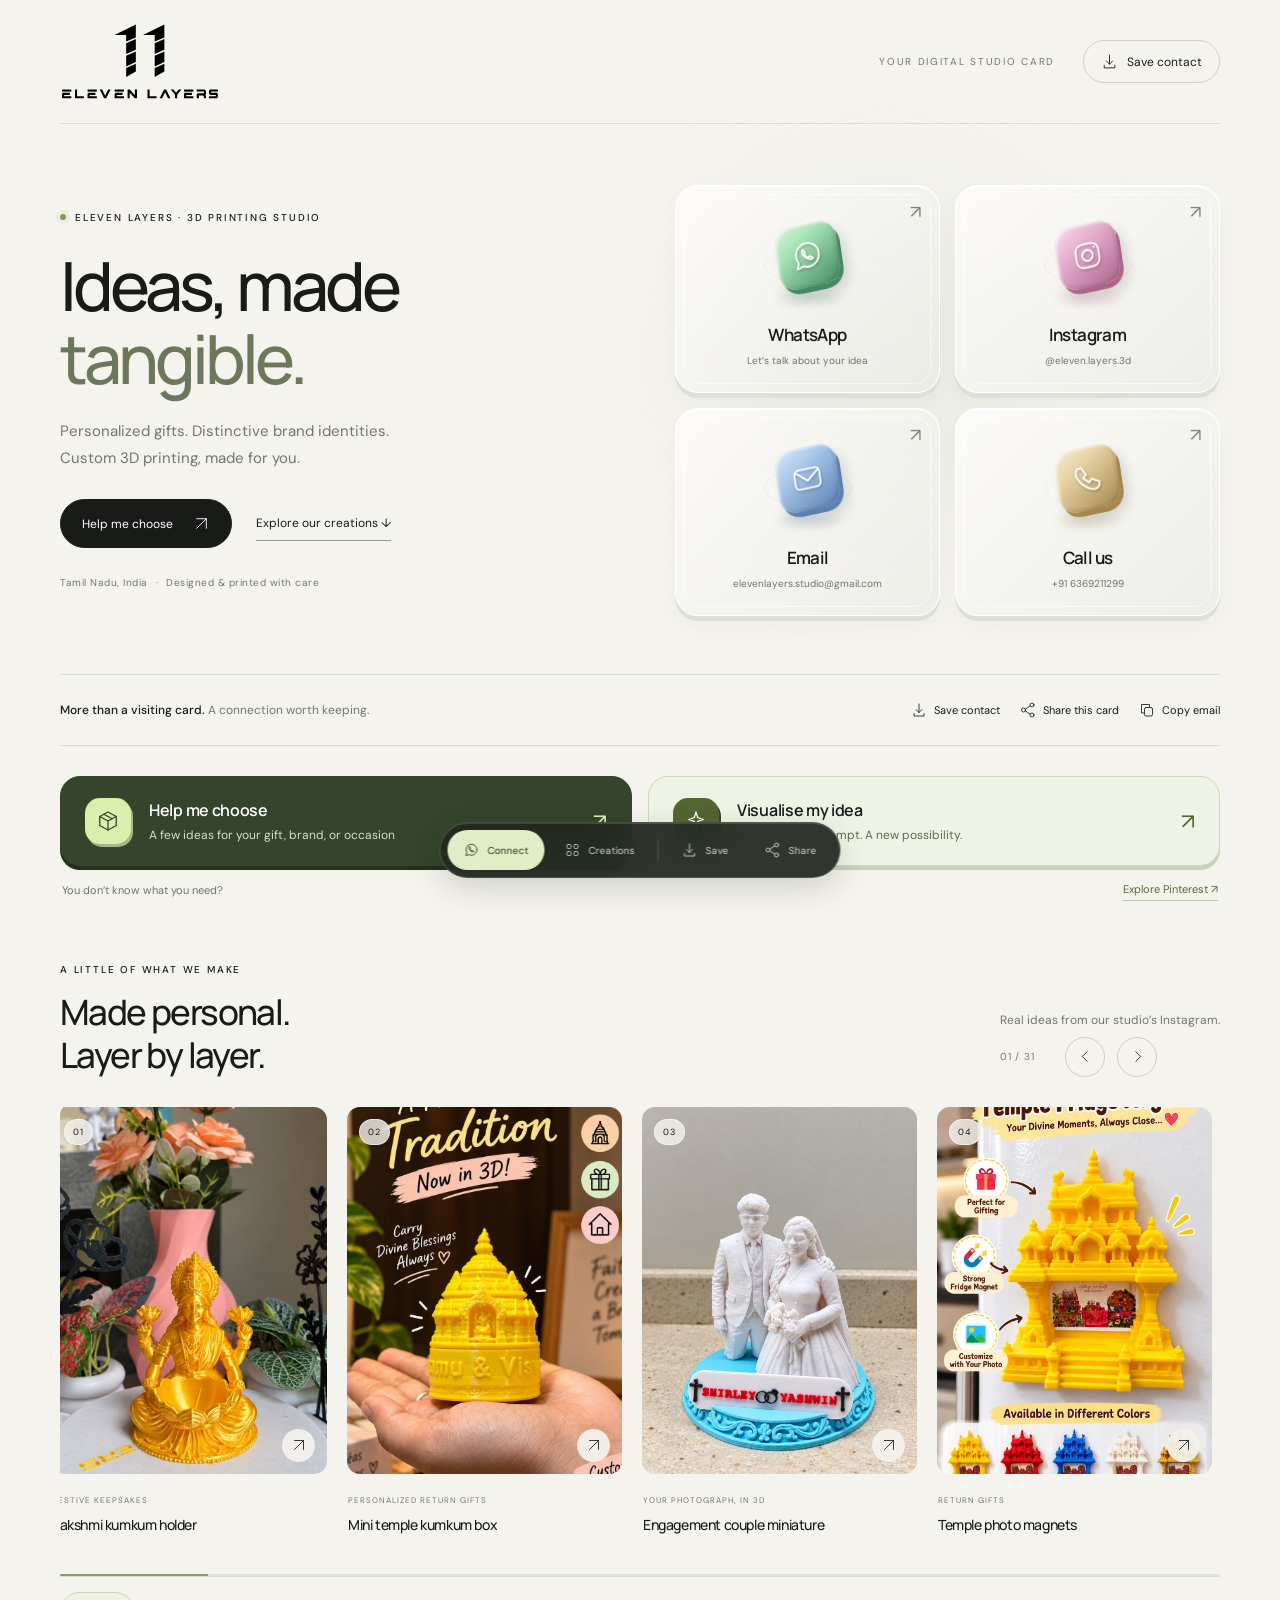
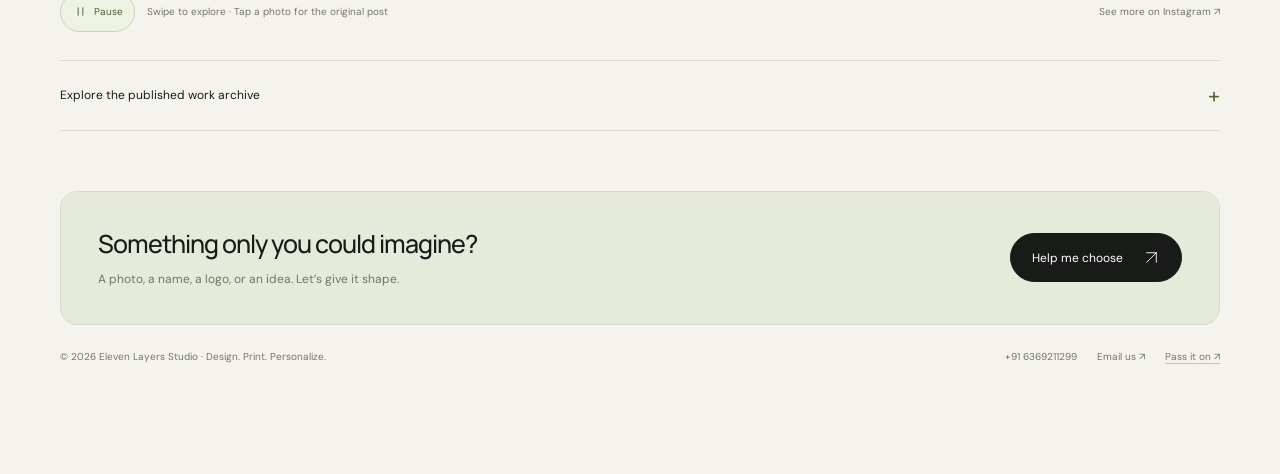
==== commit a31d0f71: "Add smooth automatic scrolling to creations carousel" ====
--- a/index.html
+++ b/index.html
@@ -8,6 +8,8 @@
 @media(max-width:700px){.discovery-actions{grid-template-columns:1fr;gap:14px;margin-top:24px}#project-dialog .dialog-top{padding:15px 19px}.choose-body{padding:0 19px 19px}#project-dialog .dialog-title{font-size:26px;letter-spacing:-1px;margin-top:20px}#project-dialog .dialog-copy{font-size:12px;margin-bottom:17px}.choice-surface{min-height:73px;padding:13px}.choice-surface strong{font-size:12px}.choice-surface small{font-size:9px}.choose-examples{gap:8px}.example-surface img{height:88px}.example-surface span{padding:8px;font-size:10px}.choose-footer{padding:14px 19px 16px}.choose-fields{gap:11px}#choose-details input{font-size:12px;padding:11px 9px}#project-dialog .choose-send{font-size:11px;gap:13px}.choose-progress{width:46px;margin-right:12px}}@media(max-width:360px){.choice-surface{padding:11px}.example-surface img{height:74px}.choose-fields{grid-template-columns:1fr;gap:0}}
 
 .visualise-entry{background:#eff3e6;border-color:#cbd8b8}.visualise-entry .idea-icon{background:#53662f}.inspiration-link{display:flex;align-items:center;justify-content:space-between;gap:15px;padding:14px 2px 2px;color:#6b785d;font-size:11px;line-height:1.8}.inspiration-link span{color:#536b36;border-bottom:1px solid #b8c5a5;white-space:nowrap}@media(max-width:700px){.inspiration-link{font-size:10px;align-items:flex-start}.inspiration-link span{font-size:10px}}
+
+.product-track.has-autoplay{scroll-snap-type:none;scroll-behavior:auto}.carousel-footer{flex-wrap:wrap}.carousel-footer-left{display:flex;align-items:center;gap:12px;flex:1;min-width:200px}.carousel-footer-left>span{line-height:1.7}.carousel-autoplay{display:inline-flex;align-items:center;justify-content:center;gap:6px;min-height:40px;min-width:75px;padding:8px 11px;flex-shrink:0;border:1px solid #cbd3be;border-radius:24px;background:#edf2e3;color:#4c6236;font-size:10px}.carousel-autoplay:hover{background:#e0ebcc}.carousel-autoplay svg{width:15px;height:15px}.carousel-autoplay:disabled{cursor:default;opacity:.65}.carousel-footer>.text-link{white-space:nowrap}@media(max-width:700px){.carousel-footer-left{gap:9px;min-width:190px}.carousel-autoplay{font-size:9px;min-width:67px;padding:7px 9px}.carousel-autoplay svg{width:13px;height:13px}}
 </style></head><body id="top"><a href="#main" class="skip">Skip to content</a><div class="wrap"><header class="header"><a class="brand" href="#top" aria-label="Eleven Layers home"><svg xmlns="http://www.w3.org/2000/svg" viewBox="75 315 1110 550" aria-hidden="true">
   
   
@@ -42,7 +44,7 @@
 <main id="main"><section class="hero" id="connect" aria-labelledby="hero-title"><div class="hero-copy"><div class="eyebrow"><span class="status-dot"></span>Eleven Layers · 3D printing studio</div><h1 id="hero-title">Ideas, made<span>tangible.</span></h1><p class="intro">Personalized gifts. Distinctive brand identities.<br>Custom 3D printing, made for you.</p><div class="hero-actions"><button class="button" data-choose>Help me choose <svg viewBox="0 0 32 32" fill="none" stroke="currentColor" stroke-width="1.7" stroke-linecap="round" stroke-linejoin="round" aria-hidden="true"><path d="M7 25 25 7M7 7h18v18"/></svg></button><a class="text-link" href="#work">Explore our creations ↓</a></div><div class="location">Tamil Nadu, India <span aria-hidden="true">·</span> Designed & printed with care</div></div><div class="contact-grid" aria-label="Connect with Eleven Layers"><a class="contact-tile wa" href="https://wa.me/916369211299" aria-label="Chat on WhatsApp Business" target="_blank" rel="noopener noreferrer"><span class="tile-arrow">↗</span><span class="icon-stage"><span class="icon-shadow"></span><span class="icon-cube"><svg viewBox="0 0 32 32" fill="none" stroke="currentColor" stroke-width="1.7" stroke-linecap="round" stroke-linejoin="round" aria-hidden="true"><path d="M27 15.5a11 11 0 0 1-16 9.8L5 27l1.7-5.8A11 11 0 1 1 27 15.5Z"/><path d="M12 10c-4 4 6 13 9 9l-3-2-2 1-3-3 1-2-2-3Z"/></svg></span><span class="orbit"></span></span><span class="tile-text"><strong>WhatsApp</strong><span>Let’s talk about your idea</span></span></a><a class="contact-tile ig" href="https://www.instagram.com/eleven.layers.3d/" aria-label="Open Eleven Layers Instagram" target="_blank" rel="noopener noreferrer"><span class="tile-arrow">↗</span><span class="icon-stage"><span class="icon-shadow"></span><span class="icon-cube"><svg viewBox="0 0 32 32" fill="none" stroke="currentColor" stroke-width="1.7" stroke-linecap="round" stroke-linejoin="round" aria-hidden="true"><rect x="5" y="5" width="22" height="22" rx="7"/><circle cx="16" cy="16" r="5"/><circle cx="23" cy="9" r="1" fill="currentColor" stroke="none"/></svg></span><span class="orbit"></span></span><span class="tile-text"><strong>Instagram</strong><span>@eleven.layers.3d</span></span></a><a class="contact-tile mail" href="mailto:elevenlayers.studio@gmail.com" aria-label="Email Eleven Layers Studio"><span class="tile-arrow">↗</span><span class="icon-stage"><span class="icon-shadow"></span><span class="icon-cube"><svg viewBox="0 0 32 32" fill="none" stroke="currentColor" stroke-width="1.7" stroke-linecap="round" stroke-linejoin="round" aria-hidden="true"><rect x="4" y="7" width="24" height="18" rx="4"/><path d="m5 9 11 9L27 9"/></svg></span><span class="orbit"></span></span><span class="tile-text"><strong>Email</strong><span>elevenlayers.studio@gmail.com</span></span></a><a class="contact-tile phone" href="tel:+916369211299" aria-label="Call Eleven Layers Studio at +91 6369211299"><span class="tile-arrow">↗</span><span class="icon-stage"><span class="icon-shadow"></span><span class="icon-cube"><svg viewBox="0 0 32 32" fill="none" stroke="currentColor" stroke-width="1.7" stroke-linecap="round" stroke-linejoin="round" aria-hidden="true"><path d="M11 5 7 6C0 14 19 33 26 25l1-4-7-4-3 3-5-5 3-3-4-7Z"/></svg></span><span class="orbit"></span></span><span class="tile-text"><strong>Call us</strong><span>+91 6369211299</span></span></a></div></section>
 <div class="save-strip"><p><strong>More than a visiting card.</strong> A connection worth keeping.</p><div class="strip-actions"><button data-save><svg viewBox="0 0 32 32" fill="none" stroke="currentColor" stroke-width="1.7" stroke-linecap="round" stroke-linejoin="round" aria-hidden="true"><path d="M16 4v17m-6-6 6 6 6-6M6 23v5h20v-5"/></svg> Save contact</button><button data-share><svg viewBox="0 0 32 32" fill="none" stroke="currentColor" stroke-width="1.7" stroke-linecap="round" stroke-linejoin="round" aria-hidden="true"><circle cx="24" cy="6" r="4"/><circle cx="7" cy="16" r="4"/><circle cx="24" cy="26" r="4"/><path d="m11 14 9-6m-9 10 9 6"/></svg> Share this card</button><button id="copy-email"><svg viewBox="0 0 32 32" fill="none" stroke="currentColor" stroke-width="1.7" stroke-linecap="round" stroke-linejoin="round" aria-hidden="true"><rect x="11" y="11" width="16" height="17" rx="3"/><path d="M21 10V5H5v17h5"/></svg> Copy email</button></div></div>
 <div class="discovery-actions"><button class="idea-button choose-entry" type="button" data-choose><span class="idea-icon" aria-hidden="true"><svg viewBox="0 0 32 32" fill="none" stroke="currentColor" stroke-width="1.7" stroke-linecap="round" stroke-linejoin="round"><path d="M16 4 5 10v12l11 6 11-6V10L16 4Z"/><path d="m5 10 11 6 11-6M16 16v12M10.5 7l11 6"/></svg></span><span class="idea-copy"><strong>Help me choose</strong><span>A few ideas for your gift, brand, or occasion</span></span><span class="idea-arrow" aria-hidden="true">↗</span></button><a class="idea-button visualise-entry" href="idea-studio/"><span class="idea-icon" aria-hidden="true"><svg viewBox="0 0 32 32" fill="none" stroke="currentColor" stroke-width="1.7" stroke-linecap="round" stroke-linejoin="round"><path d="M16 4l2.4 7.6L26 14l-7.6 2.4L16 24l-2.4-7.6L6 14l7.6-2.4L16 4Z"/><path d="M25 21l.8 2.2L28 24l-2.2.8L25 27l-.8-2.2L22 24l2.2-.8L25 21Z"/></svg></span><span class="idea-copy"><strong>Visualise my idea</strong><span>Your words. A prompt. A new possibility.</span></span><span class="idea-arrow" aria-hidden="true">↗</span></a></div><a class="inspiration-link" href="https://in.pinterest.com/search/pins/?q=trending%203d%20printed%20ideas&amp;rs=typed" target="_blank" rel="noopener noreferrer">You don’t know what you need? <span>Explore Pinterest ↗</span></a>
-<section class="work" id="work" aria-labelledby="work-title"><div class="work-header"><div><div class="eyebrow">A little of what we make</div><h2 class="section-heading" id="work-title">Made personal.<br>Layer by layer.</h2></div><div><p class="work-intro">Real ideas from our studio’s Instagram.</p><div class="carousel-tools"><span class="counter" id="carousel-counter" aria-live="off">01 / 31</span><button id="previous" aria-label="Previous products"><svg viewBox="0 0 32 32" fill="none" stroke="currentColor" stroke-width="1.7" stroke-linecap="round" stroke-linejoin="round" aria-hidden="true"><path d="m19 7-9 9 9 9"/></svg></button><button id="next" aria-label="Next products"><svg viewBox="0 0 32 32" fill="none" stroke="currentColor" stroke-width="1.7" stroke-linecap="round" stroke-linejoin="round" aria-hidden="true"><path d="m13 7 9 9-9 9"/></svg></button></div></div></div><div class="product-track" id="product-track" role="region" aria-roledescription="carousel" aria-label="Studio creations. Swipe, scroll, or use arrow keys to browse." tabindex="0"><article class="product-slide" aria-label="1 of 31: Lakshmi kumkum holder"><a href="https://www.instagram.com/eleven.layers.3d/reel/De_qGFGyLFH/" target="_blank" rel="noopener noreferrer" class="product-photo"><img src="assets/studio-01.jpg" alt="Lakshmi kumkum holder shared by Eleven Layers on Instagram" loading="lazy" draggable="false"><span class="photo-number">01</span><span class="open-photo"><svg viewBox="0 0 32 32" fill="none" stroke="currentColor" stroke-width="1.7" stroke-linecap="round" stroke-linejoin="round" aria-hidden="true"><path d="M7 25 25 7M7 7h18v18"/></svg><span class="sr-only">Open original Instagram post</span></span></a><div class="product-caption"><span>Festive keepsakes</span><h3>Lakshmi kumkum holder</h3></div></article><article class="product-slide" aria-label="2 of 31: Mini temple kumkum box"><a href="https://www.instagram.com/eleven.layers.3d/reel/DcEIQJ5S-2O/" target="_blank" rel="noopener noreferrer" class="product-photo"><img src="assets/studio-02.jpg" alt="Mini temple kumkum box shared by Eleven Layers on Instagram" loading="lazy" draggable="false"><span class="photo-number">02</span><span class="open-photo"><svg viewBox="0 0 32 32" fill="none" stroke="currentColor" stroke-width="1.7" stroke-linecap="round" stroke-linejoin="round" aria-hidden="true"><path d="M7 25 25 7M7 7h18v18"/></svg><span class="sr-only">Open original Instagram post</span></span></a><div class="product-caption"><span>Personalized return gifts</span><h3>Mini temple kumkum box</h3></div></article><article class="product-slide" aria-label="3 of 31: Engagement couple miniature"><a href="https://www.instagram.com/eleven.layers.3d/p/De7J5oySXmO/" target="_blank" rel="noopener noreferrer" class="product-photo"><img src="assets/studio-03.jpg" alt="Engagement couple miniature shared by Eleven Layers on Instagram" loading="lazy" draggable="false"><span class="photo-number">03</span><span class="open-photo"><svg viewBox="0 0 32 32" fill="none" stroke="currentColor" stroke-width="1.7" stroke-linecap="round" stroke-linejoin="round" aria-hidden="true"><path d="M7 25 25 7M7 7h18v18"/></svg><span class="sr-only">Open original Instagram post</span></span></a><div class="product-caption"><span>Your photograph, in 3D</span><h3>Engagement couple miniature</h3></div></article><article class="product-slide" aria-label="4 of 31: Temple photo magnets"><a href="https://www.instagram.com/eleven.layers.3d/reel/DemDOE8y7Di/" target="_blank" rel="noopener noreferrer" class="product-photo"><img src="assets/studio-04.jpg" alt="Temple photo magnets shared by Eleven Layers on Instagram" loading="lazy" draggable="false"><span class="photo-number">04</span><span class="open-photo"><svg viewBox="0 0 32 32" fill="none" stroke="currentColor" stroke-width="1.7" stroke-linecap="round" stroke-linejoin="round" aria-hidden="true"><path d="M7 25 25 7M7 7h18v18"/></svg><span class="sr-only">Open original Instagram post</span></span></a><div class="product-caption"><span>Return gifts</span><h3>Temple photo magnets</h3></div></article><article class="product-slide" aria-label="5 of 31: Name piggy bank"><a href="https://www.instagram.com/eleven.layers.3d/p/De7K7-fSCEw/" target="_blank" rel="noopener noreferrer" class="product-photo"><img src="assets/studio-05.jpg" alt="Name piggy bank shared by Eleven Layers on Instagram" loading="lazy" draggable="false"><span class="photo-number">05</span><span class="open-photo"><svg viewBox="0 0 32 32" fill="none" stroke="currentColor" stroke-width="1.7" stroke-linecap="round" stroke-linejoin="round" aria-hidden="true"><path d="M7 25 25 7M7 7h18v18"/></svg><span class="sr-only">Open original Instagram post</span></span></a><div class="product-caption"><span>Personalized gifts</span><h3>Name piggy bank</h3></div></article><article class="product-slide" aria-label="6 of 31: Mini flower-vase magnets"><a href="https://www.instagram.com/eleven.layers.3d/p/DdG8Z45lOLf/" target="_blank" rel="noopener noreferrer" class="product-photo"><img src="assets/studio-06.jpg" alt="Mini flower-vase magnets shared by Eleven Layers on Instagram" loading="lazy" draggable="false"><span class="photo-number">06</span><span class="open-photo"><svg viewBox="0 0 32 32" fill="none" stroke="currentColor" stroke-width="1.7" stroke-linecap="round" stroke-linejoin="round" aria-hidden="true"><path d="M7 25 25 7M7 7h18v18"/></svg><span class="sr-only">Open original Instagram post</span></span></a><div class="product-caption"><span>Little gifts, lots of colour</span><h3>Mini flower-vase magnets</h3></div></article><article class="product-slide" aria-label="7 of 31: Name keychain with charm"><a href="https://www.instagram.com/eleven.layers.3d/reel/DcGVALDSHHV/" target="_blank" rel="noopener noreferrer" class="product-photo"><img src="assets/studio-07.jpg" alt="Name keychain with charm shared by Eleven Layers on Instagram" loading="lazy" draggable="false"><span class="photo-number">07</span><span class="open-photo"><svg viewBox="0 0 32 32" fill="none" stroke="currentColor" stroke-width="1.7" stroke-linecap="round" stroke-linejoin="round" aria-hidden="true"><path d="M7 25 25 7M7 7h18v18"/></svg><span class="sr-only">Open original Instagram post</span></span></a><div class="product-caption"><span>Made with your name</span><h3>Name keychain with charm</h3></div></article><article class="product-slide" aria-label="8 of 31: Dentist pen stand"><a href="https://www.instagram.com/eleven.layers.3d/reel/Deo8TVFyIsM/" target="_blank" rel="noopener noreferrer" class="product-photo"><img src="assets/studio-08.jpg" alt="Dentist pen stand shared by Eleven Layers on Instagram" loading="lazy" draggable="false"><span class="photo-number">08</span><span class="open-photo"><svg viewBox="0 0 32 32" fill="none" stroke="currentColor" stroke-width="1.7" stroke-linecap="round" stroke-linejoin="round" aria-hidden="true"><path d="M7 25 25 7M7 7h18v18"/></svg><span class="sr-only">Open original Instagram post</span></span></a><div class="product-caption"><span>Personalized desk pieces</span><h3>Dentist pen stand</h3></div></article><article class="product-slide" aria-label="9 of 31: Portrait miniature"><a href="https://www.instagram.com/eleven.layers.3d/p/DewNO6myuxP/" target="_blank" rel="noopener noreferrer" class="product-photo"><img src="assets/studio-09.jpg" alt="Portrait miniature shared by Eleven Layers on Instagram" loading="lazy" draggable="false"><span class="photo-number">09</span><span class="open-photo"><svg viewBox="0 0 32 32" fill="none" stroke="currentColor" stroke-width="1.7" stroke-linecap="round" stroke-linejoin="round" aria-hidden="true"><path d="M7 25 25 7M7 7h18v18"/></svg><span class="sr-only">Open original Instagram post</span></span></a><div class="product-caption"><span>Photo-to-3D keepsakes</span><h3>Portrait miniature</h3></div></article><article class="product-slide" aria-label="10 of 31: Corporate logo pen stand"><a href="https://www.instagram.com/eleven.layers.3d/p/DdoKTpXFJDZ/" target="_blank" rel="noopener noreferrer" class="product-photo"><img src="assets/studio-10.jpg" alt="Corporate logo pen stand shared by Eleven Layers on Instagram" loading="lazy" draggable="false"><span class="photo-number">10</span><span class="open-photo"><svg viewBox="0 0 32 32" fill="none" stroke="currentColor" stroke-width="1.7" stroke-linecap="round" stroke-linejoin="round" aria-hidden="true"><path d="M7 25 25 7M7 7h18v18"/></svg><span class="sr-only">Open original Instagram post</span></span></a><div class="product-caption"><span>Business branding</span><h3>Corporate logo pen stand</h3></div></article><article class="product-slide" aria-label="11 of 31: Dhee Cakes logo"><a href="https://www.instagram.com/eleven.layers.3d/reel/De128d4SVOs/" target="_blank" rel="noopener noreferrer" class="product-photo"><img src="assets/studio-11.jpg" alt="Dhee Cakes logo shared by Eleven Layers on Instagram" loading="lazy" draggable="false"><span class="photo-number">11</span><span class="open-photo"><svg viewBox="0 0 32 32" fill="none" stroke="currentColor" stroke-width="1.7" stroke-linecap="round" stroke-linejoin="round" aria-hidden="true"><path d="M7 25 25 7M7 7h18v18"/></svg><span class="sr-only">Open original Instagram post</span></span></a><div class="product-caption"><span>Custom brand identities</span><h3>Dhee Cakes logo</h3></div></article><article class="product-slide" aria-label="12 of 31: Clinic wall logo"><a href="https://www.instagram.com/eleven.layers.3d/reel/De364j2yJzS/" target="_blank" rel="noopener noreferrer" class="product-photo"><img src="assets/studio-12.jpg" alt="Clinic wall logo shared by Eleven Layers on Instagram" loading="lazy" draggable="false"><span class="photo-number">12</span><span class="open-photo"><svg viewBox="0 0 32 32" fill="none" stroke="currentColor" stroke-width="1.7" stroke-linecap="round" stroke-linejoin="round" aria-hidden="true"><path d="M7 25 25 7M7 7h18v18"/></svg><span class="sr-only">Open original Instagram post</span></span></a><div class="product-caption"><span>Custom signage</span><h3>Clinic wall logo</h3></div></article><article class="product-slide" aria-label="13 of 31: Peekaboo school project"><a href="https://www.instagram.com/eleven.layers.3d/reel/Dcp_sBASxJN/" target="_blank" rel="noopener noreferrer" class="product-photo"><img src="assets/studio-13.jpg" alt="Peekaboo school project shared by Eleven Layers on Instagram" loading="lazy" draggable="false"><span class="photo-number">13</span><span class="open-photo"><svg viewBox="0 0 32 32" fill="none" stroke="currentColor" stroke-width="1.7" stroke-linecap="round" stroke-linejoin="round" aria-hidden="true"><path d="M7 25 25 7M7 7h18v18"/></svg><span class="sr-only">Open original Instagram post</span></span></a><div class="product-caption"><span>Custom commissions</span><h3>Peekaboo school project</h3></div></article><article class="product-slide" aria-label="14 of 31: Heart photo magnet"><a href="https://www.instagram.com/eleven.layers.3d/reel/DcL6vVKy6q8/" target="_blank" rel="noopener noreferrer" class="product-photo"><img src="assets/studio-14.jpg" alt="Heart photo magnet shared by Eleven Layers on Instagram" loading="lazy" draggable="false"><span class="photo-number">14</span><span class="open-photo"><svg viewBox="0 0 32 32" fill="none" stroke="currentColor" stroke-width="1.7" stroke-linecap="round" stroke-linejoin="round" aria-hidden="true"><path d="M7 25 25 7M7 7h18v18"/></svg><span class="sr-only">Open original Instagram post</span></span></a><div class="product-caption"><span>Personalized keepsakes</span><h3>Heart photo magnet</h3></div></article><article class="product-slide" aria-label="15 of 31: Colour activity toy"><a href="https://www.instagram.com/eleven.layers.3d/p/DeytfdrlNAy/" target="_blank" rel="noopener noreferrer" class="product-photo"><img src="assets/studio-15.jpg" alt="Colour activity toy shared by Eleven Layers on Instagram" loading="lazy" draggable="false"><span class="photo-number">15</span><span class="open-photo"><svg viewBox="0 0 32 32" fill="none" stroke="currentColor" stroke-width="1.7" stroke-linecap="round" stroke-linejoin="round" aria-hidden="true"><path d="M7 25 25 7M7 7h18v18"/></svg><span class="sr-only">Open original Instagram post</span></span></a><div class="product-caption"><span>Playful creations</span><h3>Colour activity toy</h3></div></article><article class="product-slide" aria-label="16 of 31: Animal puzzles"><a href="https://www.instagram.com/eleven.layers.3d/reel/Dd3pqxXylcD/" target="_blank" rel="noopener noreferrer" class="product-photo"><img src="assets/studio-16.jpg" alt="Animal puzzles shared by Eleven Layers on Instagram" loading="lazy" draggable="false"><span class="photo-number">16</span><span class="open-photo"><svg viewBox="0 0 32 32" fill="none" stroke="currentColor" stroke-width="1.7" stroke-linecap="round" stroke-linejoin="round" aria-hidden="true"><path d="M7 25 25 7M7 7h18v18"/></svg><span class="sr-only">Open original Instagram post</span></span></a><div class="product-caption"><span>Interlocking animal designs</span><h3>Animal puzzles</h3></div></article><article class="product-slide" aria-label="17 of 31: Animal figures"><a href="https://www.instagram.com/eleven.layers.3d/p/DdMTZAeFLLq/" target="_blank" rel="noopener noreferrer" class="product-photo"><img src="assets/studio-17.jpg" alt="Animal figures shared by Eleven Layers on Instagram" loading="lazy" draggable="false"><span class="photo-number">17</span><span class="open-photo"><svg viewBox="0 0 32 32" fill="none" stroke="currentColor" stroke-width="1.7" stroke-linecap="round" stroke-linejoin="round" aria-hidden="true"><path d="M7 25 25 7M7 7h18v18"/></svg><span class="sr-only">Open original Instagram post</span></span></a><div class="product-caption"><span>Tiny colourful companions</span><h3>Animal figures</h3></div></article><article class="product-slide" aria-label="18 of 31: Mini charms collection"><a href="https://www.instagram.com/eleven.layers.3d/reel/DdgdT6Cynt8/" target="_blank" rel="noopener noreferrer" class="product-photo"><img src="assets/studio-18.jpg" alt="Mini charms collection shared by Eleven Layers on Instagram" loading="lazy" draggable="false"><span class="photo-number">18</span><span class="open-photo"><svg viewBox="0 0 32 32" fill="none" stroke="currentColor" stroke-width="1.7" stroke-linecap="round" stroke-linejoin="round" aria-hidden="true"><path d="M7 25 25 7M7 7h18v18"/></svg><span class="sr-only">Open original Instagram post</span></span></a><div class="product-caption"><span>Small gifts with personality</span><h3>Mini charms collection</h3></div></article><article class="product-slide" aria-label="19 of 31: Magnetic name design"><a href="https://www.instagram.com/eleven.layers.3d/p/DdEQ_spFFu-/" target="_blank" rel="noopener noreferrer" class="product-photo"><img src="assets/studio-19.jpg" alt="Magnetic name design shared by Eleven Layers on Instagram" loading="lazy" draggable="false"><span class="photo-number">19</span><span class="open-photo"><svg viewBox="0 0 32 32" fill="none" stroke="currentColor" stroke-width="1.7" stroke-linecap="round" stroke-linejoin="round" aria-hidden="true"><path d="M7 25 25 7M7 7h18v18"/></svg><span class="sr-only">Open original Instagram post</span></span></a><div class="product-caption"><span>Names made personal</span><h3>Magnetic name design</h3></div></article><article class="product-slide" aria-label="20 of 31: Photo lithophane"><a href="https://www.instagram.com/eleven.layers.3d/p/DeyMOlESdZ-/" target="_blank" rel="noopener noreferrer" class="product-photo"><img src="assets/studio-20.jpg" alt="Photo lithophane shared by Eleven Layers on Instagram" loading="lazy" draggable="false"><span class="photo-number">20</span><span class="open-photo"><svg viewBox="0 0 32 32" fill="none" stroke="currentColor" stroke-width="1.7" stroke-linecap="round" stroke-linejoin="round" aria-hidden="true"><path d="M7 25 25 7M7 7h18v18"/></svg><span class="sr-only">Open original Instagram post</span></span></a><div class="product-caption"><span>A memory that glows</span><h3>Photo lithophane</h3></div></article><article class="product-slide" aria-label="21 of 31: Vinayagar idol"><a href="https://www.instagram.com/eleven.layers.3d/reel/DdBkBXTyovQ/" target="_blank" rel="noopener noreferrer" class="product-photo"><img src="assets/studio-21.jpg" alt="Vinayagar idol shared by Eleven Layers on Instagram" loading="lazy" draggable="false"><span class="photo-number">21</span><span class="open-photo"><svg viewBox="0 0 32 32" fill="none" stroke="currentColor" stroke-width="1.7" stroke-linecap="round" stroke-linejoin="round" aria-hidden="true"><path d="M7 25 25 7M7 7h18v18"/></svg><span class="sr-only">Open original Instagram post</span></span></a><div class="product-caption"><span>Festive creations</span><h3>Vinayagar idol</h3></div></article><article class="product-slide" aria-label="22 of 31: Krishna creation"><a href="https://www.instagram.com/eleven.layers.3d/reel/Dc53qZyyeHX/" target="_blank" rel="noopener noreferrer" class="product-photo"><img src="assets/studio-22.jpg" alt="Krishna creation shared by Eleven Layers on Instagram" loading="lazy" draggable="false"><span class="photo-number">22</span><span class="open-photo"><svg viewBox="0 0 32 32" fill="none" stroke="currentColor" stroke-width="1.7" stroke-linecap="round" stroke-linejoin="round" aria-hidden="true"><path d="M7 25 25 7M7 7h18v18"/></svg><span class="sr-only">Open original Instagram post</span></span></a><div class="product-caption"><span>Devotional gifts</span><h3>Krishna creation</h3></div></article><article class="product-slide" aria-label="23 of 31: Praying-hands vase"><a href="https://www.instagram.com/eleven.layers.3d/p/DdjLu-zlBPB/" target="_blank" rel="noopener noreferrer" class="product-photo"><img src="assets/studio-23.jpg" alt="Praying-hands vase shared by Eleven Layers on Instagram" loading="lazy" draggable="false"><span class="photo-number">23</span><span class="open-photo"><svg viewBox="0 0 32 32" fill="none" stroke="currentColor" stroke-width="1.7" stroke-linecap="round" stroke-linejoin="round" aria-hidden="true"><path d="M7 25 25 7M7 7h18v18"/></svg><span class="sr-only">Open original Instagram post</span></span></a><div class="product-caption"><span>Sculptural creations</span><h3>Praying-hands vase</h3></div></article><article class="product-slide" aria-label="24 of 31: Twisted flower vase"><a href="https://www.instagram.com/eleven.layers.3d/p/DdgDTOHFK-M/" target="_blank" rel="noopener noreferrer" class="product-photo"><img src="assets/studio-24.jpg" alt="Twisted flower vase shared by Eleven Layers on Instagram" loading="lazy" draggable="false"><span class="photo-number">24</span><span class="open-photo"><svg viewBox="0 0 32 32" fill="none" stroke="currentColor" stroke-width="1.7" stroke-linecap="round" stroke-linejoin="round" aria-hidden="true"><path d="M7 25 25 7M7 7h18v18"/></svg><span class="sr-only">Open original Instagram post</span></span></a><div class="product-caption"><span>Form, printed in layers</span><h3>Twisted flower vase</h3></div></article><article class="product-slide" aria-label="25 of 31: Buddha pot stand"><a href="https://www.instagram.com/eleven.layers.3d/reel/Dc8a95mS4fN/" target="_blank" rel="noopener noreferrer" class="product-photo"><img src="assets/studio-25.jpg" alt="Buddha pot stand shared by Eleven Layers on Instagram" loading="lazy" draggable="false"><span class="photo-number">25</span><span class="open-photo"><svg viewBox="0 0 32 32" fill="none" stroke="currentColor" stroke-width="1.7" stroke-linecap="round" stroke-linejoin="round" aria-hidden="true"><path d="M7 25 25 7M7 7h18v18"/></svg><span class="sr-only">Open original Instagram post</span></span></a><div class="product-caption"><span>Sculptural creations</span><h3>Buddha pot stand</h3></div></article><article class="product-slide" aria-label="26 of 31: Everyday essentials tray"><a href="https://www.instagram.com/eleven.layers.3d/p/DdWTTHqFNvc/" target="_blank" rel="noopener noreferrer" class="product-photo"><img src="assets/studio-26.jpg" alt="Everyday essentials tray shared by Eleven Layers on Instagram" loading="lazy" draggable="false"><span class="photo-number">26</span><span class="open-photo"><svg viewBox="0 0 32 32" fill="none" stroke="currentColor" stroke-width="1.7" stroke-linecap="round" stroke-linejoin="round" aria-hidden="true"><path d="M7 25 25 7M7 7h18v18"/></svg><span class="sr-only">Open original Instagram post</span></span></a><div class="product-caption"><span>Made for the little things</span><h3>Everyday essentials tray</h3></div></article><article class="product-slide" aria-label="27 of 31: Personalized key holder"><a href="https://www.instagram.com/eleven.layers.3d/p/Dc0zLg2lPkJ/" target="_blank" rel="noopener noreferrer" class="product-photo"><img src="assets/studio-27.jpg" alt="Personalized key holder shared by Eleven Layers on Instagram" loading="lazy" draggable="false"><span class="photo-number">27</span><span class="open-photo"><svg viewBox="0 0 32 32" fill="none" stroke="currentColor" stroke-width="1.7" stroke-linecap="round" stroke-linejoin="round" aria-hidden="true"><path d="M7 25 25 7M7 7h18v18"/></svg><span class="sr-only">Open original Instagram post</span></span></a><div class="product-caption"><span>A name for your space</span><h3>Personalized key holder</h3></div></article><article class="product-slide" aria-label="28 of 31: School pen stands"><a href="https://www.instagram.com/eleven.layers.3d/p/DdO_B-GD-W3/" target="_blank" rel="noopener noreferrer" class="product-photo"><img src="assets/studio-28.jpg" alt="School pen stands shared by Eleven Layers on Instagram" loading="lazy" draggable="false"><span class="photo-number">28</span><span class="open-photo"><svg viewBox="0 0 32 32" fill="none" stroke="currentColor" stroke-width="1.7" stroke-linecap="round" stroke-linejoin="round" aria-hidden="true"><path d="M7 25 25 7M7 7h18v18"/></svg><span class="sr-only">Open original Instagram post</span></span></a><div class="product-caption"><span>Custom desk pieces</span><h3>School pen stands</h3></div></article><article class="product-slide" aria-label="29 of 31: Storage rack"><a href="https://www.instagram.com/eleven.layers.3d/p/Dc_CdrVFLxz/" target="_blank" rel="noopener noreferrer" class="product-photo"><img src="assets/studio-29.jpg" alt="Storage rack shared by Eleven Layers on Instagram" loading="lazy" draggable="false"><span class="photo-number">29</span><span class="open-photo"><svg viewBox="0 0 32 32" fill="none" stroke="currentColor" stroke-width="1.7" stroke-linecap="round" stroke-linejoin="round" aria-hidden="true"><path d="M7 25 25 7M7 7h18v18"/></svg><span class="sr-only">Open original Instagram post</span></span></a><div class="product-caption"><span>Custom functional prints</span><h3>Storage rack</h3></div></article><article class="product-slide" aria-label="30 of 31: Spoon stand"><a href="https://www.instagram.com/eleven.layers.3d/p/DcwIKOXDzFg/" target="_blank" rel="noopener noreferrer" class="product-photo"><img src="assets/studio-30.jpg" alt="Spoon stand shared by Eleven Layers on Instagram" loading="lazy" draggable="false"><span class="photo-number">30</span><span class="open-photo"><svg viewBox="0 0 32 32" fill="none" stroke="currentColor" stroke-width="1.7" stroke-linecap="round" stroke-linejoin="round" aria-hidden="true"><path d="M7 25 25 7M7 7h18v18"/></svg><span class="sr-only">Open original Instagram post</span></span></a><div class="product-caption"><span>Everyday creations</span><h3>Spoon stand</h3></div></article><article class="product-slide" aria-label="31 of 31: Elephant tealight holder"><a href="https://www.instagram.com/eleven.layers.3d/p/De9G5cnS-Kd/" target="_blank" rel="noopener noreferrer" class="product-photo"><img src="assets/studio-31.jpg" alt="Elephant tealight holder shared by Eleven Layers on Instagram" loading="lazy" draggable="false"><span class="photo-number">31</span><span class="open-photo"><svg viewBox="0 0 32 32" fill="none" stroke="currentColor" stroke-width="1.7" stroke-linecap="round" stroke-linejoin="round" aria-hidden="true"><path d="M7 25 25 7M7 7h18v18"/></svg><span class="sr-only">Open original Instagram post</span></span></a><div class="product-caption"><span>Festive gifts</span><h3>Elephant tealight holder</h3></div></article></div><div class="progress-track" aria-hidden="true"><div class="progress-fill" id="carousel-progress"></div></div><div class="carousel-footer"><span>Swipe to explore · Tap a photo for the original post</span><a class="text-link" href="https://www.instagram.com/eleven.layers.3d/" target="_blank" rel="noopener noreferrer">See more on Instagram ↗</a></div><details class="work-archive"><summary><span>Explore the published work archive</span><span class="archive-plus" aria-hidden="true">+</span></summary><p class="archive-intro">More creations shared by our studio. Follow any title to its original Instagram post.</p><div class="archive-grid"><section class="archive-group"><h3>Personalized keepsakes</h3><ul><li><a href="https://www.instagram.com/eleven.layers.3d/p/De7J5oySXmO/" target="_blank" rel="noopener noreferrer"><span>Engagement &amp; couple miniatures</span><span aria-hidden="true">↗</span></a></li><li><a href="https://www.instagram.com/eleven.layers.3d/p/DewNO6myuxP/" target="_blank" rel="noopener noreferrer"><span>Photo-to-3D portrait miniatures</span><span aria-hidden="true">↗</span></a></li><li><a href="https://www.instagram.com/eleven.layers.3d/p/DeyMOlESdZ-/" target="_blank" rel="noopener noreferrer"><span>Lithophane photo keepsakes</span><span aria-hidden="true">↗</span></a></li><li><a href="https://www.instagram.com/eleven.layers.3d/p/De7K7-fSCEw/" target="_blank" rel="noopener noreferrer"><span>Name piggy banks</span><span aria-hidden="true">↗</span></a></li><li><a href="https://www.instagram.com/eleven.layers.3d/reel/DcGVALDSHHV/" target="_blank" rel="noopener noreferrer"><span>Name keychains with charms</span><span aria-hidden="true">↗</span></a></li><li><a href="https://www.instagram.com/eleven.layers.3d/reel/DcL6vVKy6q8/" target="_blank" rel="noopener noreferrer"><span>Heart-shaped photo magnets</span><span aria-hidden="true">↗</span></a></li><li><a href="https://www.instagram.com/eleven.layers.3d/reel/DdgdT6Cynt8/" target="_blank" rel="noopener noreferrer"><span>Mini charms &amp; gift collection</span><span aria-hidden="true">↗</span></a></li></ul></section><section class="archive-group"><h3>Business & desk projects</h3><ul><li><a href="https://www.instagram.com/stories/highlights/18147777403478050/" target="_blank" rel="noopener noreferrer"><span>Custom 3D wall frames</span><span aria-hidden="true">↗</span></a></li><li><a href="https://www.instagram.com/eleven.layers.3d/reel/De364j2yJzS/" target="_blank" rel="noopener noreferrer"><span>Dermatology clinic wall logo</span><span aria-hidden="true">↗</span></a></li><li><a href="https://www.instagram.com/eleven.layers.3d/reel/De128d4SVOs/" target="_blank" rel="noopener noreferrer"><span>Dhee Cakes brand logo</span><span aria-hidden="true">↗</span></a></li><li><a href="https://www.instagram.com/eleven.layers.3d/p/DdoKTpXFJDZ/" target="_blank" rel="noopener noreferrer"><span>Corporate logo pen stands</span><span aria-hidden="true">↗</span></a></li><li><a href="https://www.instagram.com/eleven.layers.3d/reel/Deo8TVFyIsM/" target="_blank" rel="noopener noreferrer"><span>Dentist pen stands</span><span aria-hidden="true">↗</span></a></li><li><a href="https://www.instagram.com/eleven.layers.3d/p/DdO_B-GD-W3/" target="_blank" rel="noopener noreferrer"><span>School &amp; classroom pen stands</span><span aria-hidden="true">↗</span></a></li><li><a href="https://www.instagram.com/eleven.layers.3d/reel/Dc3YVjdyVDM/" target="_blank" rel="noopener noreferrer"><span>Personalized pen stands</span><span aria-hidden="true">↗</span></a></li><li><a href="https://www.instagram.com/eleven.layers.3d/reel/Dcp_sBASxJN/" target="_blank" rel="noopener noreferrer"><span>Peekaboo school branding</span><span aria-hidden="true">↗</span></a></li><li><a href="https://www.instagram.com/eleven.layers.3d/reel/Devu2apSDt4/" target="_blank" rel="noopener noreferrer"><span>Customer-supplied custom designs</span><span aria-hidden="true">↗</span></a></li></ul></section><section class="archive-group"><h3>Return gifts & play</h3><ul><li><a href="https://www.instagram.com/eleven.layers.3d/reel/DemDOE8y7Di/" target="_blank" rel="noopener noreferrer"><span>Temple photo fridge magnets</span><span aria-hidden="true">↗</span></a></li><li><a href="https://www.instagram.com/eleven.layers.3d/p/DdG8Z45lOLf/" target="_blank" rel="noopener noreferrer"><span>Mini flower-vase magnets</span><span aria-hidden="true">↗</span></a></li><li><a href="https://www.instagram.com/eleven.layers.3d/p/DdEQ_spFFu-/" target="_blank" rel="noopener noreferrer"><span>Magnetic name designs</span><span aria-hidden="true">↗</span></a></li><li><a href="https://www.instagram.com/eleven.layers.3d/reel/Dd3pqxXylcD/" target="_blank" rel="noopener noreferrer"><span>Animal puzzles</span><span aria-hidden="true">↗</span></a></li><li><a href="https://www.instagram.com/eleven.layers.3d/p/DdMTZAeFLLq/" target="_blank" rel="noopener noreferrer"><span>Animal figures</span><span aria-hidden="true">↗</span></a></li><li><a href="https://www.instagram.com/eleven.layers.3d/p/DeytfdrlNAy/" target="_blank" rel="noopener noreferrer"><span>Colour activity toy</span><span aria-hidden="true">↗</span></a></li></ul></section><section class="archive-group"><h3>More published designs</h3><ul><li><a href="https://www.instagram.com/stories/highlights/18018542768931092/" target="_blank" rel="noopener noreferrer"><span>Custom utensil holders</span><span aria-hidden="true">↗</span></a></li><li><a href="https://www.instagram.com/eleven.layers.3d/p/De_rhVLSmXl/" target="_blank" rel="noopener noreferrer"><span>Lakshmi kumkum holder</span><span aria-hidden="true">↗</span></a></li><li><a href="https://www.instagram.com/eleven.layers.3d/reel/DcEIQJ5S-2O/" target="_blank" rel="noopener noreferrer"><span>Mini temple kumkum box</span><span aria-hidden="true">↗</span></a></li><li><a href="https://www.instagram.com/eleven.layers.3d/p/De9G5cnS-Kd/" target="_blank" rel="noopener noreferrer"><span>Elephant tealight holder</span><span aria-hidden="true">↗</span></a></li><li><a href="https://www.instagram.com/eleven.layers.3d/reel/DdBkBXTyovQ/" target="_blank" rel="noopener noreferrer"><span>Vinayagar idol</span><span aria-hidden="true">↗</span></a></li><li><a href="https://www.instagram.com/eleven.layers.3d/reel/Dc53qZyyeHX/" target="_blank" rel="noopener noreferrer"><span>Krishna creation</span><span aria-hidden="true">↗</span></a></li><li><a href="https://www.instagram.com/eleven.layers.3d/reel/Dc8a95mS4fN/" target="_blank" rel="noopener noreferrer"><span>Buddha pot stand</span><span aria-hidden="true">↗</span></a></li><li><a href="https://www.instagram.com/eleven.layers.3d/p/DdjLu-zlBPB/" target="_blank" rel="noopener noreferrer"><span>Praying-hands vase</span><span aria-hidden="true">↗</span></a></li><li><a href="https://www.instagram.com/eleven.layers.3d/p/DdgDTOHFK-M/" target="_blank" rel="noopener noreferrer"><span>Twisted flower vase</span><span aria-hidden="true">↗</span></a></li><li><a href="https://www.instagram.com/eleven.layers.3d/p/DdWTTHqFNvc/" target="_blank" rel="noopener noreferrer"><span>Everyday essentials tray</span><span aria-hidden="true">↗</span></a></li><li><a href="https://www.instagram.com/eleven.layers.3d/p/Dc_CdrVFLxz/" target="_blank" rel="noopener noreferrer"><span>Custom storage rack</span><span aria-hidden="true">↗</span></a></li><li><a href="https://www.instagram.com/eleven.layers.3d/p/Dc0zLg2lPkJ/" target="_blank" rel="noopener noreferrer"><span>Personalized key holder</span><span aria-hidden="true">↗</span></a></li><li><a href="https://www.instagram.com/eleven.layers.3d/p/DcwIKOXDzFg/" target="_blank" rel="noopener noreferrer"><span>Spoon stand</span><span aria-hidden="true">↗</span></a></li></ul></section></div><p class="archive-note">Have a design of your own? <button class="archive-inquiry" data-project="Custom 3D printing">Let’s make it personal ↗</button></p></details></section>
+<section class="work" id="work" aria-labelledby="work-title"><div class="work-header"><div><div class="eyebrow">A little of what we make</div><h2 class="section-heading" id="work-title">Made personal.<br>Layer by layer.</h2></div><div><p class="work-intro">Real ideas from our studio’s Instagram.</p><div class="carousel-tools"><span class="counter" id="carousel-counter" aria-live="off">01 / 31</span><button id="previous" aria-label="Previous products"><svg viewBox="0 0 32 32" fill="none" stroke="currentColor" stroke-width="1.7" stroke-linecap="round" stroke-linejoin="round" aria-hidden="true"><path d="m19 7-9 9 9 9"/></svg></button><button id="next" aria-label="Next products"><svg viewBox="0 0 32 32" fill="none" stroke="currentColor" stroke-width="1.7" stroke-linecap="round" stroke-linejoin="round" aria-hidden="true"><path d="m13 7 9 9-9 9"/></svg></button></div></div></div><div class="product-track" id="product-track" role="region" aria-roledescription="carousel" aria-label="Studio creations. Swipe, scroll, or use arrow keys to browse." tabindex="0"><article class="product-slide" aria-label="1 of 31: Lakshmi kumkum holder"><a href="https://www.instagram.com/eleven.layers.3d/reel/De_qGFGyLFH/" target="_blank" rel="noopener noreferrer" class="product-photo"><img src="assets/studio-01.jpg" alt="Lakshmi kumkum holder shared by Eleven Layers on Instagram" loading="lazy" draggable="false"><span class="photo-number">01</span><span class="open-photo"><svg viewBox="0 0 32 32" fill="none" stroke="currentColor" stroke-width="1.7" stroke-linecap="round" stroke-linejoin="round" aria-hidden="true"><path d="M7 25 25 7M7 7h18v18"/></svg><span class="sr-only">Open original Instagram post</span></span></a><div class="product-caption"><span>Festive keepsakes</span><h3>Lakshmi kumkum holder</h3></div></article><article class="product-slide" aria-label="2 of 31: Mini temple kumkum box"><a href="https://www.instagram.com/eleven.layers.3d/reel/DcEIQJ5S-2O/" target="_blank" rel="noopener noreferrer" class="product-photo"><img src="assets/studio-02.jpg" alt="Mini temple kumkum box shared by Eleven Layers on Instagram" loading="lazy" draggable="false"><span class="photo-number">02</span><span class="open-photo"><svg viewBox="0 0 32 32" fill="none" stroke="currentColor" stroke-width="1.7" stroke-linecap="round" stroke-linejoin="round" aria-hidden="true"><path d="M7 25 25 7M7 7h18v18"/></svg><span class="sr-only">Open original Instagram post</span></span></a><div class="product-caption"><span>Personalized return gifts</span><h3>Mini temple kumkum box</h3></div></article><article class="product-slide" aria-label="3 of 31: Engagement couple miniature"><a href="https://www.instagram.com/eleven.layers.3d/p/De7J5oySXmO/" target="_blank" rel="noopener noreferrer" class="product-photo"><img src="assets/studio-03.jpg" alt="Engagement couple miniature shared by Eleven Layers on Instagram" loading="lazy" draggable="false"><span class="photo-number">03</span><span class="open-photo"><svg viewBox="0 0 32 32" fill="none" stroke="currentColor" stroke-width="1.7" stroke-linecap="round" stroke-linejoin="round" aria-hidden="true"><path d="M7 25 25 7M7 7h18v18"/></svg><span class="sr-only">Open original Instagram post</span></span></a><div class="product-caption"><span>Your photograph, in 3D</span><h3>Engagement couple miniature</h3></div></article><article class="product-slide" aria-label="4 of 31: Temple photo magnets"><a href="https://www.instagram.com/eleven.layers.3d/reel/DemDOE8y7Di/" target="_blank" rel="noopener noreferrer" class="product-photo"><img src="assets/studio-04.jpg" alt="Temple photo magnets shared by Eleven Layers on Instagram" loading="lazy" draggable="false"><span class="photo-number">04</span><span class="open-photo"><svg viewBox="0 0 32 32" fill="none" stroke="currentColor" stroke-width="1.7" stroke-linecap="round" stroke-linejoin="round" aria-hidden="true"><path d="M7 25 25 7M7 7h18v18"/></svg><span class="sr-only">Open original Instagram post</span></span></a><div class="product-caption"><span>Return gifts</span><h3>Temple photo magnets</h3></div></article><article class="product-slide" aria-label="5 of 31: Name piggy bank"><a href="https://www.instagram.com/eleven.layers.3d/p/De7K7-fSCEw/" target="_blank" rel="noopener noreferrer" class="product-photo"><img src="assets/studio-05.jpg" alt="Name piggy bank shared by Eleven Layers on Instagram" loading="lazy" draggable="false"><span class="photo-number">05</span><span class="open-photo"><svg viewBox="0 0 32 32" fill="none" stroke="currentColor" stroke-width="1.7" stroke-linecap="round" stroke-linejoin="round" aria-hidden="true"><path d="M7 25 25 7M7 7h18v18"/></svg><span class="sr-only">Open original Instagram post</span></span></a><div class="product-caption"><span>Personalized gifts</span><h3>Name piggy bank</h3></div></article><article class="product-slide" aria-label="6 of 31: Mini flower-vase magnets"><a href="https://www.instagram.com/eleven.layers.3d/p/DdG8Z45lOLf/" target="_blank" rel="noopener noreferrer" class="product-photo"><img src="assets/studio-06.jpg" alt="Mini flower-vase magnets shared by Eleven Layers on Instagram" loading="lazy" draggable="false"><span class="photo-number">06</span><span class="open-photo"><svg viewBox="0 0 32 32" fill="none" stroke="currentColor" stroke-width="1.7" stroke-linecap="round" stroke-linejoin="round" aria-hidden="true"><path d="M7 25 25 7M7 7h18v18"/></svg><span class="sr-only">Open original Instagram post</span></span></a><div class="product-caption"><span>Little gifts, lots of colour</span><h3>Mini flower-vase magnets</h3></div></article><article class="product-slide" aria-label="7 of 31: Name keychain with charm"><a href="https://www.instagram.com/eleven.layers.3d/reel/DcGVALDSHHV/" target="_blank" rel="noopener noreferrer" class="product-photo"><img src="assets/studio-07.jpg" alt="Name keychain with charm shared by Eleven Layers on Instagram" loading="lazy" draggable="false"><span class="photo-number">07</span><span class="open-photo"><svg viewBox="0 0 32 32" fill="none" stroke="currentColor" stroke-width="1.7" stroke-linecap="round" stroke-linejoin="round" aria-hidden="true"><path d="M7 25 25 7M7 7h18v18"/></svg><span class="sr-only">Open original Instagram post</span></span></a><div class="product-caption"><span>Made with your name</span><h3>Name keychain with charm</h3></div></article><article class="product-slide" aria-label="8 of 31: Dentist pen stand"><a href="https://www.instagram.com/eleven.layers.3d/reel/Deo8TVFyIsM/" target="_blank" rel="noopener noreferrer" class="product-photo"><img src="assets/studio-08.jpg" alt="Dentist pen stand shared by Eleven Layers on Instagram" loading="lazy" draggable="false"><span class="photo-number">08</span><span class="open-photo"><svg viewBox="0 0 32 32" fill="none" stroke="currentColor" stroke-width="1.7" stroke-linecap="round" stroke-linejoin="round" aria-hidden="true"><path d="M7 25 25 7M7 7h18v18"/></svg><span class="sr-only">Open original Instagram post</span></span></a><div class="product-caption"><span>Personalized desk pieces</span><h3>Dentist pen stand</h3></div></article><article class="product-slide" aria-label="9 of 31: Portrait miniature"><a href="https://www.instagram.com/eleven.layers.3d/p/DewNO6myuxP/" target="_blank" rel="noopener noreferrer" class="product-photo"><img src="assets/studio-09.jpg" alt="Portrait miniature shared by Eleven Layers on Instagram" loading="lazy" draggable="false"><span class="photo-number">09</span><span class="open-photo"><svg viewBox="0 0 32 32" fill="none" stroke="currentColor" stroke-width="1.7" stroke-linecap="round" stroke-linejoin="round" aria-hidden="true"><path d="M7 25 25 7M7 7h18v18"/></svg><span class="sr-only">Open original Instagram post</span></span></a><div class="product-caption"><span>Photo-to-3D keepsakes</span><h3>Portrait miniature</h3></div></article><article class="product-slide" aria-label="10 of 31: Corporate logo pen stand"><a href="https://www.instagram.com/eleven.layers.3d/p/DdoKTpXFJDZ/" target="_blank" rel="noopener noreferrer" class="product-photo"><img src="assets/studio-10.jpg" alt="Corporate logo pen stand shared by Eleven Layers on Instagram" loading="lazy" draggable="false"><span class="photo-number">10</span><span class="open-photo"><svg viewBox="0 0 32 32" fill="none" stroke="currentColor" stroke-width="1.7" stroke-linecap="round" stroke-linejoin="round" aria-hidden="true"><path d="M7 25 25 7M7 7h18v18"/></svg><span class="sr-only">Open original Instagram post</span></span></a><div class="product-caption"><span>Business branding</span><h3>Corporate logo pen stand</h3></div></article><article class="product-slide" aria-label="11 of 31: Dhee Cakes logo"><a href="https://www.instagram.com/eleven.layers.3d/reel/De128d4SVOs/" target="_blank" rel="noopener noreferrer" class="product-photo"><img src="assets/studio-11.jpg" alt="Dhee Cakes logo shared by Eleven Layers on Instagram" loading="lazy" draggable="false"><span class="photo-number">11</span><span class="open-photo"><svg viewBox="0 0 32 32" fill="none" stroke="currentColor" stroke-width="1.7" stroke-linecap="round" stroke-linejoin="round" aria-hidden="true"><path d="M7 25 25 7M7 7h18v18"/></svg><span class="sr-only">Open original Instagram post</span></span></a><div class="product-caption"><span>Custom brand identities</span><h3>Dhee Cakes logo</h3></div></article><article class="product-slide" aria-label="12 of 31: Clinic wall logo"><a href="https://www.instagram.com/eleven.layers.3d/reel/De364j2yJzS/" target="_blank" rel="noopener noreferrer" class="product-photo"><img src="assets/studio-12.jpg" alt="Clinic wall logo shared by Eleven Layers on Instagram" loading="lazy" draggable="false"><span class="photo-number">12</span><span class="open-photo"><svg viewBox="0 0 32 32" fill="none" stroke="currentColor" stroke-width="1.7" stroke-linecap="round" stroke-linejoin="round" aria-hidden="true"><path d="M7 25 25 7M7 7h18v18"/></svg><span class="sr-only">Open original Instagram post</span></span></a><div class="product-caption"><span>Custom signage</span><h3>Clinic wall logo</h3></div></article><article class="product-slide" aria-label="13 of 31: Peekaboo school project"><a href="https://www.instagram.com/eleven.layers.3d/reel/Dcp_sBASxJN/" target="_blank" rel="noopener noreferrer" class="product-photo"><img src="assets/studio-13.jpg" alt="Peekaboo school project shared by Eleven Layers on Instagram" loading="lazy" draggable="false"><span class="photo-number">13</span><span class="open-photo"><svg viewBox="0 0 32 32" fill="none" stroke="currentColor" stroke-width="1.7" stroke-linecap="round" stroke-linejoin="round" aria-hidden="true"><path d="M7 25 25 7M7 7h18v18"/></svg><span class="sr-only">Open original Instagram post</span></span></a><div class="product-caption"><span>Custom commissions</span><h3>Peekaboo school project</h3></div></article><article class="product-slide" aria-label="14 of 31: Heart photo magnet"><a href="https://www.instagram.com/eleven.layers.3d/reel/DcL6vVKy6q8/" target="_blank" rel="noopener noreferrer" class="product-photo"><img src="assets/studio-14.jpg" alt="Heart photo magnet shared by Eleven Layers on Instagram" loading="lazy" draggable="false"><span class="photo-number">14</span><span class="open-photo"><svg viewBox="0 0 32 32" fill="none" stroke="currentColor" stroke-width="1.7" stroke-linecap="round" stroke-linejoin="round" aria-hidden="true"><path d="M7 25 25 7M7 7h18v18"/></svg><span class="sr-only">Open original Instagram post</span></span></a><div class="product-caption"><span>Personalized keepsakes</span><h3>Heart photo magnet</h3></div></article><article class="product-slide" aria-label="15 of 31: Colour activity toy"><a href="https://www.instagram.com/eleven.layers.3d/p/DeytfdrlNAy/" target="_blank" rel="noopener noreferrer" class="product-photo"><img src="assets/studio-15.jpg" alt="Colour activity toy shared by Eleven Layers on Instagram" loading="lazy" draggable="false"><span class="photo-number">15</span><span class="open-photo"><svg viewBox="0 0 32 32" fill="none" stroke="currentColor" stroke-width="1.7" stroke-linecap="round" stroke-linejoin="round" aria-hidden="true"><path d="M7 25 25 7M7 7h18v18"/></svg><span class="sr-only">Open original Instagram post</span></span></a><div class="product-caption"><span>Playful creations</span><h3>Colour activity toy</h3></div></article><article class="product-slide" aria-label="16 of 31: Animal puzzles"><a href="https://www.instagram.com/eleven.layers.3d/reel/Dd3pqxXylcD/" target="_blank" rel="noopener noreferrer" class="product-photo"><img src="assets/studio-16.jpg" alt="Animal puzzles shared by Eleven Layers on Instagram" loading="lazy" draggable="false"><span class="photo-number">16</span><span class="open-photo"><svg viewBox="0 0 32 32" fill="none" stroke="currentColor" stroke-width="1.7" stroke-linecap="round" stroke-linejoin="round" aria-hidden="true"><path d="M7 25 25 7M7 7h18v18"/></svg><span class="sr-only">Open original Instagram post</span></span></a><div class="product-caption"><span>Interlocking animal designs</span><h3>Animal puzzles</h3></div></article><article class="product-slide" aria-label="17 of 31: Animal figures"><a href="https://www.instagram.com/eleven.layers.3d/p/DdMTZAeFLLq/" target="_blank" rel="noopener noreferrer" class="product-photo"><img src="assets/studio-17.jpg" alt="Animal figures shared by Eleven Layers on Instagram" loading="lazy" draggable="false"><span class="photo-number">17</span><span class="open-photo"><svg viewBox="0 0 32 32" fill="none" stroke="currentColor" stroke-width="1.7" stroke-linecap="round" stroke-linejoin="round" aria-hidden="true"><path d="M7 25 25 7M7 7h18v18"/></svg><span class="sr-only">Open original Instagram post</span></span></a><div class="product-caption"><span>Tiny colourful companions</span><h3>Animal figures</h3></div></article><article class="product-slide" aria-label="18 of 31: Mini charms collection"><a href="https://www.instagram.com/eleven.layers.3d/reel/DdgdT6Cynt8/" target="_blank" rel="noopener noreferrer" class="product-photo"><img src="assets/studio-18.jpg" alt="Mini charms collection shared by Eleven Layers on Instagram" loading="lazy" draggable="false"><span class="photo-number">18</span><span class="open-photo"><svg viewBox="0 0 32 32" fill="none" stroke="currentColor" stroke-width="1.7" stroke-linecap="round" stroke-linejoin="round" aria-hidden="true"><path d="M7 25 25 7M7 7h18v18"/></svg><span class="sr-only">Open original Instagram post</span></span></a><div class="product-caption"><span>Small gifts with personality</span><h3>Mini charms collection</h3></div></article><article class="product-slide" aria-label="19 of 31: Magnetic name design"><a href="https://www.instagram.com/eleven.layers.3d/p/DdEQ_spFFu-/" target="_blank" rel="noopener noreferrer" class="product-photo"><img src="assets/studio-19.jpg" alt="Magnetic name design shared by Eleven Layers on Instagram" loading="lazy" draggable="false"><span class="photo-number">19</span><span class="open-photo"><svg viewBox="0 0 32 32" fill="none" stroke="currentColor" stroke-width="1.7" stroke-linecap="round" stroke-linejoin="round" aria-hidden="true"><path d="M7 25 25 7M7 7h18v18"/></svg><span class="sr-only">Open original Instagram post</span></span></a><div class="product-caption"><span>Names made personal</span><h3>Magnetic name design</h3></div></article><article class="product-slide" aria-label="20 of 31: Photo lithophane"><a href="https://www.instagram.com/eleven.layers.3d/p/DeyMOlESdZ-/" target="_blank" rel="noopener noreferrer" class="product-photo"><img src="assets/studio-20.jpg" alt="Photo lithophane shared by Eleven Layers on Instagram" loading="lazy" draggable="false"><span class="photo-number">20</span><span class="open-photo"><svg viewBox="0 0 32 32" fill="none" stroke="currentColor" stroke-width="1.7" stroke-linecap="round" stroke-linejoin="round" aria-hidden="true"><path d="M7 25 25 7M7 7h18v18"/></svg><span class="sr-only">Open original Instagram post</span></span></a><div class="product-caption"><span>A memory that glows</span><h3>Photo lithophane</h3></div></article><article class="product-slide" aria-label="21 of 31: Vinayagar idol"><a href="https://www.instagram.com/eleven.layers.3d/reel/DdBkBXTyovQ/" target="_blank" rel="noopener noreferrer" class="product-photo"><img src="assets/studio-21.jpg" alt="Vinayagar idol shared by Eleven Layers on Instagram" loading="lazy" draggable="false"><span class="photo-number">21</span><span class="open-photo"><svg viewBox="0 0 32 32" fill="none" stroke="currentColor" stroke-width="1.7" stroke-linecap="round" stroke-linejoin="round" aria-hidden="true"><path d="M7 25 25 7M7 7h18v18"/></svg><span class="sr-only">Open original Instagram post</span></span></a><div class="product-caption"><span>Festive creations</span><h3>Vinayagar idol</h3></div></article><article class="product-slide" aria-label="22 of 31: Krishna creation"><a href="https://www.instagram.com/eleven.layers.3d/reel/Dc53qZyyeHX/" target="_blank" rel="noopener noreferrer" class="product-photo"><img src="assets/studio-22.jpg" alt="Krishna creation shared by Eleven Layers on Instagram" loading="lazy" draggable="false"><span class="photo-number">22</span><span class="open-photo"><svg viewBox="0 0 32 32" fill="none" stroke="currentColor" stroke-width="1.7" stroke-linecap="round" stroke-linejoin="round" aria-hidden="true"><path d="M7 25 25 7M7 7h18v18"/></svg><span class="sr-only">Open original Instagram post</span></span></a><div class="product-caption"><span>Devotional gifts</span><h3>Krishna creation</h3></div></article><article class="product-slide" aria-label="23 of 31: Praying-hands vase"><a href="https://www.instagram.com/eleven.layers.3d/p/DdjLu-zlBPB/" target="_blank" rel="noopener noreferrer" class="product-photo"><img src="assets/studio-23.jpg" alt="Praying-hands vase shared by Eleven Layers on Instagram" loading="lazy" draggable="false"><span class="photo-number">23</span><span class="open-photo"><svg viewBox="0 0 32 32" fill="none" stroke="currentColor" stroke-width="1.7" stroke-linecap="round" stroke-linejoin="round" aria-hidden="true"><path d="M7 25 25 7M7 7h18v18"/></svg><span class="sr-only">Open original Instagram post</span></span></a><div class="product-caption"><span>Sculptural creations</span><h3>Praying-hands vase</h3></div></article><article class="product-slide" aria-label="24 of 31: Twisted flower vase"><a href="https://www.instagram.com/eleven.layers.3d/p/DdgDTOHFK-M/" target="_blank" rel="noopener noreferrer" class="product-photo"><img src="assets/studio-24.jpg" alt="Twisted flower vase shared by Eleven Layers on Instagram" loading="lazy" draggable="false"><span class="photo-number">24</span><span class="open-photo"><svg viewBox="0 0 32 32" fill="none" stroke="currentColor" stroke-width="1.7" stroke-linecap="round" stroke-linejoin="round" aria-hidden="true"><path d="M7 25 25 7M7 7h18v18"/></svg><span class="sr-only">Open original Instagram post</span></span></a><div class="product-caption"><span>Form, printed in layers</span><h3>Twisted flower vase</h3></div></article><article class="product-slide" aria-label="25 of 31: Buddha pot stand"><a href="https://www.instagram.com/eleven.layers.3d/reel/Dc8a95mS4fN/" target="_blank" rel="noopener noreferrer" class="product-photo"><img src="assets/studio-25.jpg" alt="Buddha pot stand shared by Eleven Layers on Instagram" loading="lazy" draggable="false"><span class="photo-number">25</span><span class="open-photo"><svg viewBox="0 0 32 32" fill="none" stroke="currentColor" stroke-width="1.7" stroke-linecap="round" stroke-linejoin="round" aria-hidden="true"><path d="M7 25 25 7M7 7h18v18"/></svg><span class="sr-only">Open original Instagram post</span></span></a><div class="product-caption"><span>Sculptural creations</span><h3>Buddha pot stand</h3></div></article><article class="product-slide" aria-label="26 of 31: Everyday essentials tray"><a href="https://www.instagram.com/eleven.layers.3d/p/DdWTTHqFNvc/" target="_blank" rel="noopener noreferrer" class="product-photo"><img src="assets/studio-26.jpg" alt="Everyday essentials tray shared by Eleven Layers on Instagram" loading="lazy" draggable="false"><span class="photo-number">26</span><span class="open-photo"><svg viewBox="0 0 32 32" fill="none" stroke="currentColor" stroke-width="1.7" stroke-linecap="round" stroke-linejoin="round" aria-hidden="true"><path d="M7 25 25 7M7 7h18v18"/></svg><span class="sr-only">Open original Instagram post</span></span></a><div class="product-caption"><span>Made for the little things</span><h3>Everyday essentials tray</h3></div></article><article class="product-slide" aria-label="27 of 31: Personalized key holder"><a href="https://www.instagram.com/eleven.layers.3d/p/Dc0zLg2lPkJ/" target="_blank" rel="noopener noreferrer" class="product-photo"><img src="assets/studio-27.jpg" alt="Personalized key holder shared by Eleven Layers on Instagram" loading="lazy" draggable="false"><span class="photo-number">27</span><span class="open-photo"><svg viewBox="0 0 32 32" fill="none" stroke="currentColor" stroke-width="1.7" stroke-linecap="round" stroke-linejoin="round" aria-hidden="true"><path d="M7 25 25 7M7 7h18v18"/></svg><span class="sr-only">Open original Instagram post</span></span></a><div class="product-caption"><span>A name for your space</span><h3>Personalized key holder</h3></div></article><article class="product-slide" aria-label="28 of 31: School pen stands"><a href="https://www.instagram.com/eleven.layers.3d/p/DdO_B-GD-W3/" target="_blank" rel="noopener noreferrer" class="product-photo"><img src="assets/studio-28.jpg" alt="School pen stands shared by Eleven Layers on Instagram" loading="lazy" draggable="false"><span class="photo-number">28</span><span class="open-photo"><svg viewBox="0 0 32 32" fill="none" stroke="currentColor" stroke-width="1.7" stroke-linecap="round" stroke-linejoin="round" aria-hidden="true"><path d="M7 25 25 7M7 7h18v18"/></svg><span class="sr-only">Open original Instagram post</span></span></a><div class="product-caption"><span>Custom desk pieces</span><h3>School pen stands</h3></div></article><article class="product-slide" aria-label="29 of 31: Storage rack"><a href="https://www.instagram.com/eleven.layers.3d/p/Dc_CdrVFLxz/" target="_blank" rel="noopener noreferrer" class="product-photo"><img src="assets/studio-29.jpg" alt="Storage rack shared by Eleven Layers on Instagram" loading="lazy" draggable="false"><span class="photo-number">29</span><span class="open-photo"><svg viewBox="0 0 32 32" fill="none" stroke="currentColor" stroke-width="1.7" stroke-linecap="round" stroke-linejoin="round" aria-hidden="true"><path d="M7 25 25 7M7 7h18v18"/></svg><span class="sr-only">Open original Instagram post</span></span></a><div class="product-caption"><span>Custom functional prints</span><h3>Storage rack</h3></div></article><article class="product-slide" aria-label="30 of 31: Spoon stand"><a href="https://www.instagram.com/eleven.layers.3d/p/DcwIKOXDzFg/" target="_blank" rel="noopener noreferrer" class="product-photo"><img src="assets/studio-30.jpg" alt="Spoon stand shared by Eleven Layers on Instagram" loading="lazy" draggable="false"><span class="photo-number">30</span><span class="open-photo"><svg viewBox="0 0 32 32" fill="none" stroke="currentColor" stroke-width="1.7" stroke-linecap="round" stroke-linejoin="round" aria-hidden="true"><path d="M7 25 25 7M7 7h18v18"/></svg><span class="sr-only">Open original Instagram post</span></span></a><div class="product-caption"><span>Everyday creations</span><h3>Spoon stand</h3></div></article><article class="product-slide" aria-label="31 of 31: Elephant tealight holder"><a href="https://www.instagram.com/eleven.layers.3d/p/De9G5cnS-Kd/" target="_blank" rel="noopener noreferrer" class="product-photo"><img src="assets/studio-31.jpg" alt="Elephant tealight holder shared by Eleven Layers on Instagram" loading="lazy" draggable="false"><span class="photo-number">31</span><span class="open-photo"><svg viewBox="0 0 32 32" fill="none" stroke="currentColor" stroke-width="1.7" stroke-linecap="round" stroke-linejoin="round" aria-hidden="true"><path d="M7 25 25 7M7 7h18v18"/></svg><span class="sr-only">Open original Instagram post</span></span></a><div class="product-caption"><span>Festive gifts</span><h3>Elephant tealight holder</h3></div></article></div><div class="progress-track" aria-hidden="true"><div class="progress-fill" id="carousel-progress"></div></div><div class="carousel-footer"><div class="carousel-footer-left"><button type="button" id="carousel-autoplay" class="carousel-autoplay" aria-controls="product-track" aria-label="Pause automatic scrolling" title="Pause automatic scrolling"><svg viewBox="0 0 32 32" fill="none" stroke="currentColor" stroke-width="2" stroke-linecap="round" stroke-linejoin="round" aria-hidden="true"><path d="M11 8v16M21 8v16"/></svg><span>Pause</span></button><span>Swipe to explore · Tap a photo for the original post</span></div><a class="text-link" href="https://www.instagram.com/eleven.layers.3d/" target="_blank" rel="noopener noreferrer">See more on Instagram ↗</a></div><details class="work-archive"><summary><span>Explore the published work archive</span><span class="archive-plus" aria-hidden="true">+</span></summary><p class="archive-intro">More creations shared by our studio. Follow any title to its original Instagram post.</p><div class="archive-grid"><section class="archive-group"><h3>Personalized keepsakes</h3><ul><li><a href="https://www.instagram.com/eleven.layers.3d/p/De7J5oySXmO/" target="_blank" rel="noopener noreferrer"><span>Engagement &amp; couple miniatures</span><span aria-hidden="true">↗</span></a></li><li><a href="https://www.instagram.com/eleven.layers.3d/p/DewNO6myuxP/" target="_blank" rel="noopener noreferrer"><span>Photo-to-3D portrait miniatures</span><span aria-hidden="true">↗</span></a></li><li><a href="https://www.instagram.com/eleven.layers.3d/p/DeyMOlESdZ-/" target="_blank" rel="noopener noreferrer"><span>Lithophane photo keepsakes</span><span aria-hidden="true">↗</span></a></li><li><a href="https://www.instagram.com/eleven.layers.3d/p/De7K7-fSCEw/" target="_blank" rel="noopener noreferrer"><span>Name piggy banks</span><span aria-hidden="true">↗</span></a></li><li><a href="https://www.instagram.com/eleven.layers.3d/reel/DcGVALDSHHV/" target="_blank" rel="noopener noreferrer"><span>Name keychains with charms</span><span aria-hidden="true">↗</span></a></li><li><a href="https://www.instagram.com/eleven.layers.3d/reel/DcL6vVKy6q8/" target="_blank" rel="noopener noreferrer"><span>Heart-shaped photo magnets</span><span aria-hidden="true">↗</span></a></li><li><a href="https://www.instagram.com/eleven.layers.3d/reel/DdgdT6Cynt8/" target="_blank" rel="noopener noreferrer"><span>Mini charms &amp; gift collection</span><span aria-hidden="true">↗</span></a></li></ul></section><section class="archive-group"><h3>Business & desk projects</h3><ul><li><a href="https://www.instagram.com/stories/highlights/18147777403478050/" target="_blank" rel="noopener noreferrer"><span>Custom 3D wall frames</span><span aria-hidden="true">↗</span></a></li><li><a href="https://www.instagram.com/eleven.layers.3d/reel/De364j2yJzS/" target="_blank" rel="noopener noreferrer"><span>Dermatology clinic wall logo</span><span aria-hidden="true">↗</span></a></li><li><a href="https://www.instagram.com/eleven.layers.3d/reel/De128d4SVOs/" target="_blank" rel="noopener noreferrer"><span>Dhee Cakes brand logo</span><span aria-hidden="true">↗</span></a></li><li><a href="https://www.instagram.com/eleven.layers.3d/p/DdoKTpXFJDZ/" target="_blank" rel="noopener noreferrer"><span>Corporate logo pen stands</span><span aria-hidden="true">↗</span></a></li><li><a href="https://www.instagram.com/eleven.layers.3d/reel/Deo8TVFyIsM/" target="_blank" rel="noopener noreferrer"><span>Dentist pen stands</span><span aria-hidden="true">↗</span></a></li><li><a href="https://www.instagram.com/eleven.layers.3d/p/DdO_B-GD-W3/" target="_blank" rel="noopener noreferrer"><span>School &amp; classroom pen stands</span><span aria-hidden="true">↗</span></a></li><li><a href="https://www.instagram.com/eleven.layers.3d/reel/Dc3YVjdyVDM/" target="_blank" rel="noopener noreferrer"><span>Personalized pen stands</span><span aria-hidden="true">↗</span></a></li><li><a href="https://www.instagram.com/eleven.layers.3d/reel/Dcp_sBASxJN/" target="_blank" rel="noopener noreferrer"><span>Peekaboo school branding</span><span aria-hidden="true">↗</span></a></li><li><a href="https://www.instagram.com/eleven.layers.3d/reel/Devu2apSDt4/" target="_blank" rel="noopener noreferrer"><span>Customer-supplied custom designs</span><span aria-hidden="true">↗</span></a></li></ul></section><section class="archive-group"><h3>Return gifts & play</h3><ul><li><a href="https://www.instagram.com/eleven.layers.3d/reel/DemDOE8y7Di/" target="_blank" rel="noopener noreferrer"><span>Temple photo fridge magnets</span><span aria-hidden="true">↗</span></a></li><li><a href="https://www.instagram.com/eleven.layers.3d/p/DdG8Z45lOLf/" target="_blank" rel="noopener noreferrer"><span>Mini flower-vase magnets</span><span aria-hidden="true">↗</span></a></li><li><a href="https://www.instagram.com/eleven.layers.3d/p/DdEQ_spFFu-/" target="_blank" rel="noopener noreferrer"><span>Magnetic name designs</span><span aria-hidden="true">↗</span></a></li><li><a href="https://www.instagram.com/eleven.layers.3d/reel/Dd3pqxXylcD/" target="_blank" rel="noopener noreferrer"><span>Animal puzzles</span><span aria-hidden="true">↗</span></a></li><li><a href="https://www.instagram.com/eleven.layers.3d/p/DdMTZAeFLLq/" target="_blank" rel="noopener noreferrer"><span>Animal figures</span><span aria-hidden="true">↗</span></a></li><li><a href="https://www.instagram.com/eleven.layers.3d/p/DeytfdrlNAy/" target="_blank" rel="noopener noreferrer"><span>Colour activity toy</span><span aria-hidden="true">↗</span></a></li></ul></section><section class="archive-group"><h3>More published designs</h3><ul><li><a href="https://www.instagram.com/stories/highlights/18018542768931092/" target="_blank" rel="noopener noreferrer"><span>Custom utensil holders</span><span aria-hidden="true">↗</span></a></li><li><a href="https://www.instagram.com/eleven.layers.3d/p/De_rhVLSmXl/" target="_blank" rel="noopener noreferrer"><span>Lakshmi kumkum holder</span><span aria-hidden="true">↗</span></a></li><li><a href="https://www.instagram.com/eleven.layers.3d/reel/DcEIQJ5S-2O/" target="_blank" rel="noopener noreferrer"><span>Mini temple kumkum box</span><span aria-hidden="true">↗</span></a></li><li><a href="https://www.instagram.com/eleven.layers.3d/p/De9G5cnS-Kd/" target="_blank" rel="noopener noreferrer"><span>Elephant tealight holder</span><span aria-hidden="true">↗</span></a></li><li><a href="https://www.instagram.com/eleven.layers.3d/reel/DdBkBXTyovQ/" target="_blank" rel="noopener noreferrer"><span>Vinayagar idol</span><span aria-hidden="true">↗</span></a></li><li><a href="https://www.instagram.com/eleven.layers.3d/reel/Dc53qZyyeHX/" target="_blank" rel="noopener noreferrer"><span>Krishna creation</span><span aria-hidden="true">↗</span></a></li><li><a href="https://www.instagram.com/eleven.layers.3d/reel/Dc8a95mS4fN/" target="_blank" rel="noopener noreferrer"><span>Buddha pot stand</span><span aria-hidden="true">↗</span></a></li><li><a href="https://www.instagram.com/eleven.layers.3d/p/DdjLu-zlBPB/" target="_blank" rel="noopener noreferrer"><span>Praying-hands vase</span><span aria-hidden="true">↗</span></a></li><li><a href="https://www.instagram.com/eleven.layers.3d/p/DdgDTOHFK-M/" target="_blank" rel="noopener noreferrer"><span>Twisted flower vase</span><span aria-hidden="true">↗</span></a></li><li><a href="https://www.instagram.com/eleven.layers.3d/p/DdWTTHqFNvc/" target="_blank" rel="noopener noreferrer"><span>Everyday essentials tray</span><span aria-hidden="true">↗</span></a></li><li><a href="https://www.instagram.com/eleven.layers.3d/p/Dc_CdrVFLxz/" target="_blank" rel="noopener noreferrer"><span>Custom storage rack</span><span aria-hidden="true">↗</span></a></li><li><a href="https://www.instagram.com/eleven.layers.3d/p/Dc0zLg2lPkJ/" target="_blank" rel="noopener noreferrer"><span>Personalized key holder</span><span aria-hidden="true">↗</span></a></li><li><a href="https://www.instagram.com/eleven.layers.3d/p/DcwIKOXDzFg/" target="_blank" rel="noopener noreferrer"><span>Spoon stand</span><span aria-hidden="true">↗</span></a></li></ul></section></div><p class="archive-note">Have a design of your own? <button class="archive-inquiry" data-project="Custom 3D printing">Let’s make it personal ↗</button></p></details></section>
 <section class="invitation" aria-labelledby="invite-title"><div><h2 id="invite-title">Something only you could imagine?</h2><p>A photo, a name, a logo, or an idea. Let’s give it shape.</p></div><button class="button" data-choose>Help me choose <svg viewBox="0 0 32 32" fill="none" stroke="currentColor" stroke-width="1.7" stroke-linecap="round" stroke-linejoin="round" aria-hidden="true"><path d="M7 25 25 7M7 7h18v18"/></svg></button></section></main><footer class="footer"><span>© <span id="year">2026</span> Eleven Layers Studio · Design. Print. Personalize.</span><div class="footer-links"><a href="tel:+916369211299">+91 6369211299</a><a href="mailto:elevenlayers.studio@gmail.com">Email us ↗</a><button data-share>Pass it on ↗</button></div></footer></div>
 <nav class="dock" aria-label="Quick navigation"><a href="#connect" data-section="connect" class="active"><svg viewBox="0 0 32 32" fill="none" stroke="currentColor" stroke-width="1.7" stroke-linecap="round" stroke-linejoin="round" aria-hidden="true"><path d="M27 15.5a11 11 0 0 1-16 9.8L5 27l1.7-5.8A11 11 0 1 1 27 15.5Z"/><path d="M12 10c-4 4 6 13 9 9l-3-2-2 1-3-3 1-2-2-3Z"/></svg> Connect</a><a href="#work" data-section="work"><svg viewBox="0 0 32 32" fill="none" stroke="currentColor" stroke-width="1.7" stroke-linecap="round" stroke-linejoin="round" aria-hidden="true"><rect x="5" y="5" width="8" height="8" rx="2"/><rect x="19" y="5" width="8" height="8" rx="2"/><rect x="5" y="19" width="8" height="8" rx="2"/><rect x="19" y="19" width="8" height="8" rx="2"/></svg> Creations</a><span class="dock-divider" aria-hidden="true"></span><button data-save><svg viewBox="0 0 32 32" fill="none" stroke="currentColor" stroke-width="1.7" stroke-linecap="round" stroke-linejoin="round" aria-hidden="true"><path d="M16 4v17m-6-6 6 6 6-6M6 23v5h20v-5"/></svg> Save</button><button data-share><svg viewBox="0 0 32 32" fill="none" stroke="currentColor" stroke-width="1.7" stroke-linecap="round" stroke-linejoin="round" aria-hidden="true"><circle cx="24" cy="6" r="4"/><circle cx="7" cy="16" r="4"/><circle cx="24" cy="26" r="4"/><path d="m11 14 9-6m-9 10 9 6"/></svg> Share</button></nav>
 <dialog id="project-dialog" aria-labelledby="dialog-title" aria-describedby="dialog-description"><div class="dialog-top"><span class="eyebrow" id="choose-step-status" aria-live="polite">Help me choose · 1 of 2</span><div class="choose-progress" aria-hidden="true"><span class="is-current"></span><span></span></div><button class="close" type="button" aria-label="Close Help me choose">×</button></div><form id="project-form"><div class="choose-body"><h2 class="dialog-title" id="dialog-title" tabindex="-1">Let’s find your next idea.</h2><p class="dialog-copy" id="dialog-description">What are you looking for? Pick a direction, or let us help you decide.</p><section id="choose-step-one"><fieldset class="choose-categories"><legend class="sr-only">What are you looking for?</legend><div class="choice-options"><label class="choice-card"><input class="choice-radio" type="radio" name="category" value="personal"><span class="choice-surface"><strong>Personal gift</strong><small>Something made just for them</small></span></label><label class="choice-card"><input class="choice-radio" type="radio" name="category" value="return"><span class="choice-surface"><strong>Return gifts</strong><small>Little keepsakes for your guests</small></span></label><label class="choice-card"><input class="choice-radio" type="radio" name="category" value="business"><span class="choice-surface"><strong>Business branding</strong><small>Your logo, in a new dimension</small></span></label><label class="choice-card"><input class="choice-radio" type="radio" name="category" value="custom"><span class="choice-surface"><strong>Custom idea</strong><small>Your reference, photo, or 3D file</small></span></label></div><label class="choose-unsure"><input type="radio" name="category" value="unsure" checked>I’m not sure yet — show me a mix</label></fieldset><fieldset class="choose-example-fieldset"><legend id="choose-example-title">A few ideas to start with <span>· optional</span></legend><div class="choose-examples" id="choose-examples"></div><label class="choose-open"><input type="radio" name="example" value="open" checked>I’m open to ideas</label><p class="choose-example-note" id="choose-example-note" role="status">Examples from our studio. Choose one you like, or keep your options open.</p></fieldset></section><section id="choose-step-two" hidden><button class="choose-back" id="choose-back" type="button">← Change my choices</button><p class="choose-summary" id="choose-summary"></p><fieldset id="choose-details" disabled><legend class="sr-only">Optional enquiry details</legend><div class="choose-fields"><div><label for="choose-quantity">Quantity <span class="choose-optional">· optional</span></label><input id="choose-quantity" type="number" min="1" max="100000" step="1" inputmode="numeric" placeholder="Not sure yet"></div><div><label for="choose-date">Needed by <span class="choose-optional">· optional</span></label><input id="choose-date" type="date"></div></div><label for="choose-budget">Approximate budget <span class="choose-optional">· optional</span></label><input id="choose-budget" type="text" maxlength="100" placeholder="Your budget per piece or for the whole order"><label for="choose-note">Anything you have in mind? <span class="choose-optional">· optional</span></label><textarea id="choose-note" maxlength="1500" placeholder="An occasion, a name, a colour, or a reference you liked…"></textarea></fieldset><p class="choose-reference-note">Have a photo, a Pinterest reference, or a 3D file? Share it directly in the WhatsApp chat.</p></section></div><div class="choose-footer"><div id="choose-footer-one"><button class="button" id="choose-next" type="button">Add a few details <span aria-hidden="true">→</span></button><p class="form-note">You can leave anything you’re unsure about blank.</p></div><div id="choose-footer-two" hidden><button class="button choose-send" type="submit">Discuss this with Eleven Layers <svg viewBox="0 0 32 32" fill="none" stroke="currentColor" stroke-width="1.7" stroke-linecap="round" stroke-linejoin="round" aria-hidden="true"><path d="M7 25 25 7M7 7h18v18"/></svg></button><p class="form-note">Review and send your message in WhatsApp.<br>We’ll confirm the design, price, and timing in chat.</p></div></div></form></dialog><div class="toast" id="toast" role="status" aria-live="polite"></div>
@@ -125,9 +127,68 @@
 const track=document.querySelector('#product-track');const slides=[...track.querySelectorAll('.product-slide')];const prev=document.querySelector('#previous');const next=document.querySelector('#next');
 function step(){return slides[0].getBoundingClientRect().width+parseFloat(getComputedStyle(track).gap);}
 function updateCarousel(){let max=track.scrollWidth-track.clientWidth;let index=Math.min(slides.length,Math.round(track.scrollLeft/step())+1);document.querySelector('#carousel-counter').textContent=String(index).padStart(2,'0')+' / '+String(slides.length).padStart(2,'0');document.querySelector('#carousel-progress').style.width=(Math.min(1,(track.scrollLeft+track.clientWidth)/track.scrollWidth)*100)+'%';prev.disabled=track.scrollLeft<2;next.disabled=track.scrollLeft>=max-2;}
-function advance(dir){track.scrollBy({left:step()*dir,behavior:reducedMotion.matches?'instant':'smooth'});}
+function advance(dir){pauseAutoplay();track.scrollBy({left:step()*dir,behavior:reducedMotion.matches?'instant':'smooth'});}
 prev.addEventListener('click',()=>advance(-1));next.addEventListener('click',()=>advance(1));track.addEventListener('scroll',updateCarousel,{passive:true});track.addEventListener('keydown',event=>{if(event.key==='ArrowRight'||event.key==='ArrowLeft'){event.preventDefault();advance(event.key==='ArrowRight'?1:-1);}});window.addEventListener('resize',updateCarousel);updateCarousel();
 let drag=null;track.addEventListener('pointerdown',event=>{if(event.pointerType!=='mouse'||event.button!==0)return;drag={x:event.clientX,start:track.scrollLeft,moved:false};});track.addEventListener('pointermove',event=>{if(!drag)return;let dx=event.clientX-drag.x;if(Math.abs(dx)>5){drag.moved=true;track.classList.add('dragging');track.scrollLeft=drag.start-dx;}});function endDrag(){if(!drag)return;const moved=drag.moved;drag=null;track.classList.remove('dragging');if(moved){track.dataset.dragged='true';setTimeout(()=>delete track.dataset.dragged,0);}}window.addEventListener('pointerup',endDrag);window.addEventListener('pointercancel',endDrag);track.addEventListener('click',event=>{if(track.dataset.dragged){event.preventDefault();event.stopPropagation();}},true);track.addEventListener('dragstart',event=>event.preventDefault());
+
+// A gentle, time-based drift. Manual interaction and offscreen tabs stop the loop.
+const autoplayButton=document.querySelector('#carousel-autoplay');
+const carouselSection=document.querySelector('#work');
+let autoEnabled=true;
+let autoInView=false;
+let autoHovered=false;
+let autoFocused=false;
+let autoPointer=null;
+let autoFrame=null;
+let autoLastTime=null;
+let autoPosition=track.scrollLeft;
+let autoDirection=1;
+let autoResumeAt=0;
+let autoResumeTimer=null;
+const AUTO_PIXELS_PER_SECOND=22;
+function canAutoplay(){return autoEnabled&&!reducedMotion.matches&&autoInView&&!document.hidden&&!autoHovered&&!autoFocused&&autoPointer===null&&performance.now()>=autoResumeAt&&track.scrollWidth>track.clientWidth+1;}
+function syncAutoplay(){
+ track.classList.toggle('has-autoplay',!reducedMotion.matches);
+ autoplayButton.disabled=reducedMotion.matches;
+ const label=reducedMotion.matches?'Motion off':autoEnabled?'Pause':'Play';
+ autoplayButton.querySelector('span').textContent=label;
+ const description=reducedMotion.matches?'Automatic scrolling is off because reduced motion is enabled':autoEnabled?'Pause automatic scrolling':'Start automatic scrolling';
+ autoplayButton.setAttribute('aria-label',description);autoplayButton.title=description;
+ autoplayButton.querySelector('path').setAttribute('d',autoEnabled&&!reducedMotion.matches?'M11 8v16M21 8v16':'m12 7 14 9-14 9V7Z');
+ if(canAutoplay()){
+  if(autoFrame===null){autoPosition=track.scrollLeft;autoLastTime=null;autoFrame=requestAnimationFrame(driftCarousel);}
+ }else if(autoFrame!==null){cancelAnimationFrame(autoFrame);autoFrame=null;autoLastTime=null;}
+}
+function driftCarousel(now){
+ autoFrame=null;
+ if(!canAutoplay()){autoLastTime=null;return;}
+ if(autoLastTime!==null){
+  const elapsed=Math.min(40,now-autoLastTime)/1000;
+  const maximum=Math.max(0,track.scrollWidth-track.clientWidth);
+  autoPosition=Math.max(0,Math.min(maximum,autoPosition+autoDirection*AUTO_PIXELS_PER_SECOND*elapsed));
+  track.scrollLeft=autoPosition;
+  if(autoPosition>=maximum)autoDirection=-1;else if(autoPosition<=0)autoDirection=1;
+ }
+ autoLastTime=now;autoFrame=requestAnimationFrame(driftCarousel);
+}
+function pauseAutoplay(milliseconds=6500){
+ autoResumeAt=performance.now()+milliseconds;clearTimeout(autoResumeTimer);
+ autoResumeTimer=setTimeout(syncAutoplay,milliseconds+20);syncAutoplay();
+}
+function updateAutoplayFocus(){autoFocused=carouselSection.contains(document.activeElement)&&!autoplayButton.contains(document.activeElement);syncAutoplay();}
+track.addEventListener('pointerenter',event=>{if(event.pointerType==='mouse'){autoHovered=true;syncAutoplay();}});
+track.addEventListener('pointerleave',event=>{if(event.pointerType==='mouse'){autoHovered=false;syncAutoplay();}});
+track.addEventListener('pointerdown',event=>{if(event.pointerType==='mouse'&&event.button!==0)return;autoPointer=event.pointerId;pauseAutoplay();},{passive:true});
+function releaseAutoplayPointer(event){if(autoPointer!==event.pointerId)return;autoPointer=null;pauseAutoplay();}
+window.addEventListener('pointerup',releaseAutoplayPointer,{passive:true});window.addEventListener('pointercancel',releaseAutoplayPointer,{passive:true});
+track.addEventListener('wheel',()=>pauseAutoplay(),{passive:true});
+carouselSection.addEventListener('focusin',updateAutoplayFocus);carouselSection.addEventListener('focusout',()=>setTimeout(updateAutoplayFocus,0));
+autoplayButton.addEventListener('click',()=>{if(reducedMotion.matches)return;autoEnabled=!autoEnabled;if(autoEnabled){autoResumeAt=0;clearTimeout(autoResumeTimer);}updateAutoplayFocus();});
+document.addEventListener('visibilitychange',syncAutoplay);window.addEventListener('resize',syncAutoplay);
+if(reducedMotion.addEventListener)reducedMotion.addEventListener('change',syncAutoplay);else reducedMotion.addListener(syncAutoplay);
+if('IntersectionObserver' in window){new IntersectionObserver(entries=>{autoInView=entries[0].isIntersecting;syncAutoplay();},{threshold:.08}).observe(track);}else{autoInView=true;}
+syncAutoplay();
+
 document.querySelectorAll('.contact-tile').forEach(tile=>{tile.addEventListener('pointermove',event=>{if(event.pointerType!=='mouse'||reducedMotion.matches)return;let r=tile.getBoundingClientRect();tile.style.setProperty('--rx',((.5-(event.clientY-r.top)/r.height)*9)+'deg');tile.style.setProperty('--ry',(((event.clientX-r.left)/r.width-.5)*9)+'deg');});tile.addEventListener('pointerleave',()=>{tile.style.setProperty('--rx','0deg');tile.style.setProperty('--ry','0deg');});});
 const work=document.querySelector('#work');const navLinks=document.querySelectorAll('[data-section]');function updateDock(){let workActive=work.getBoundingClientRect().top<innerHeight*.5;navLinks.forEach(a=>{let active=a.dataset.section===(workActive?'work':'connect');a.classList.toggle('active',active);if(active)a.setAttribute('aria-current','location');else a.removeAttribute('aria-current');});}window.addEventListener('scroll',updateDock,{passive:true});updateDock();document.querySelector('#year').textContent=new Date().getFullYear();
 </script></body></html>
